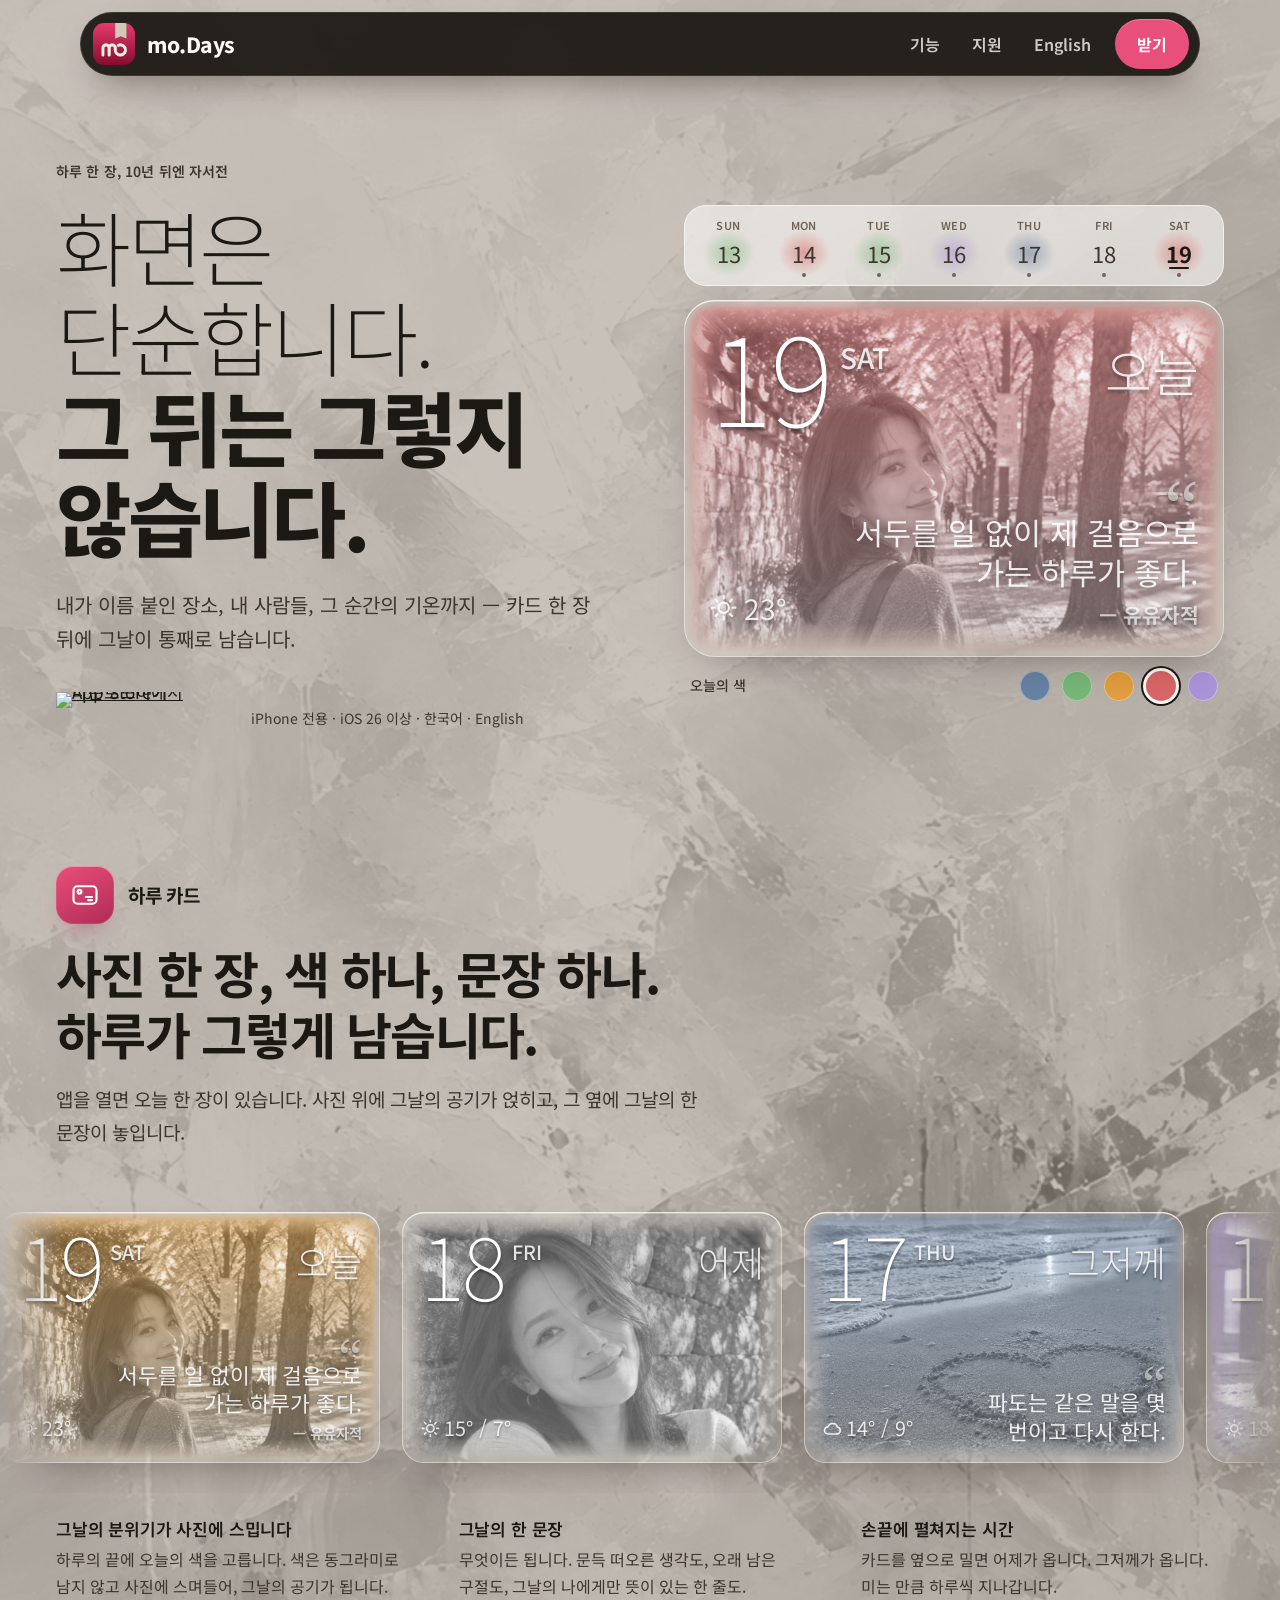
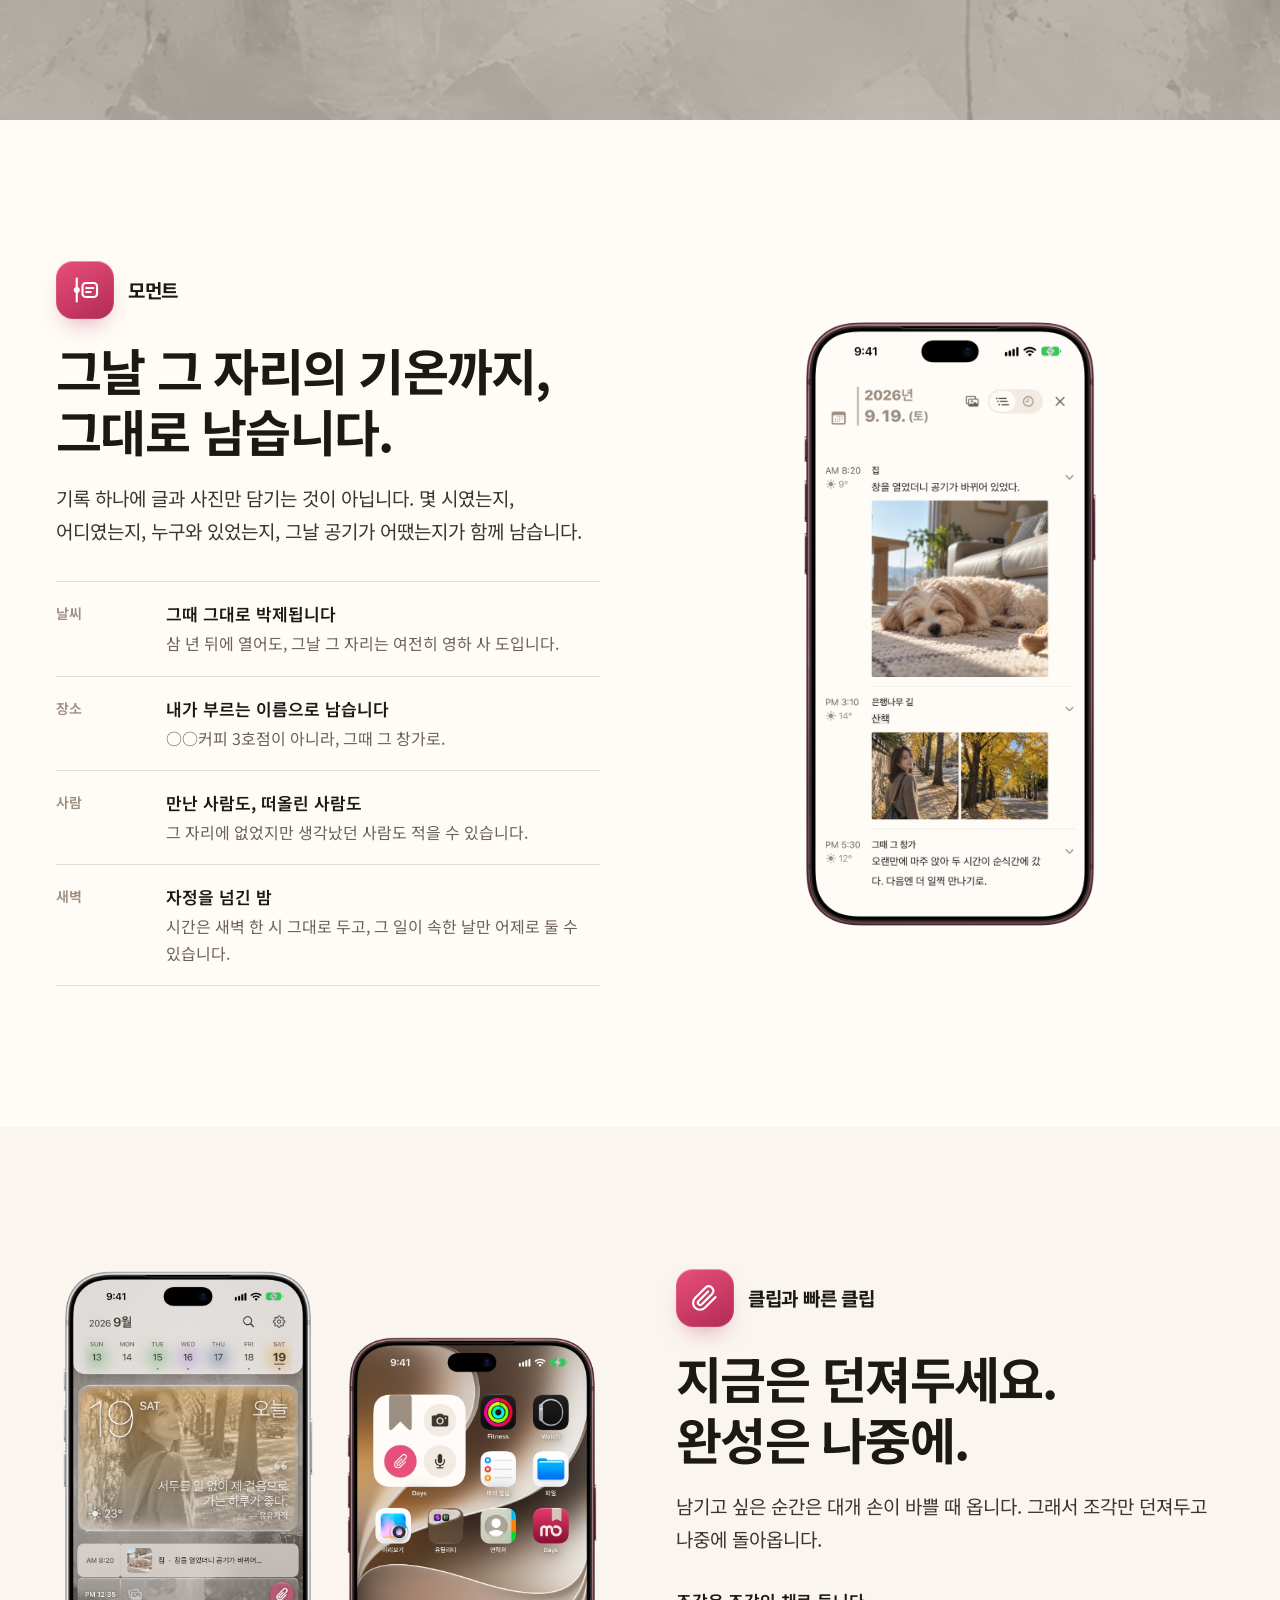
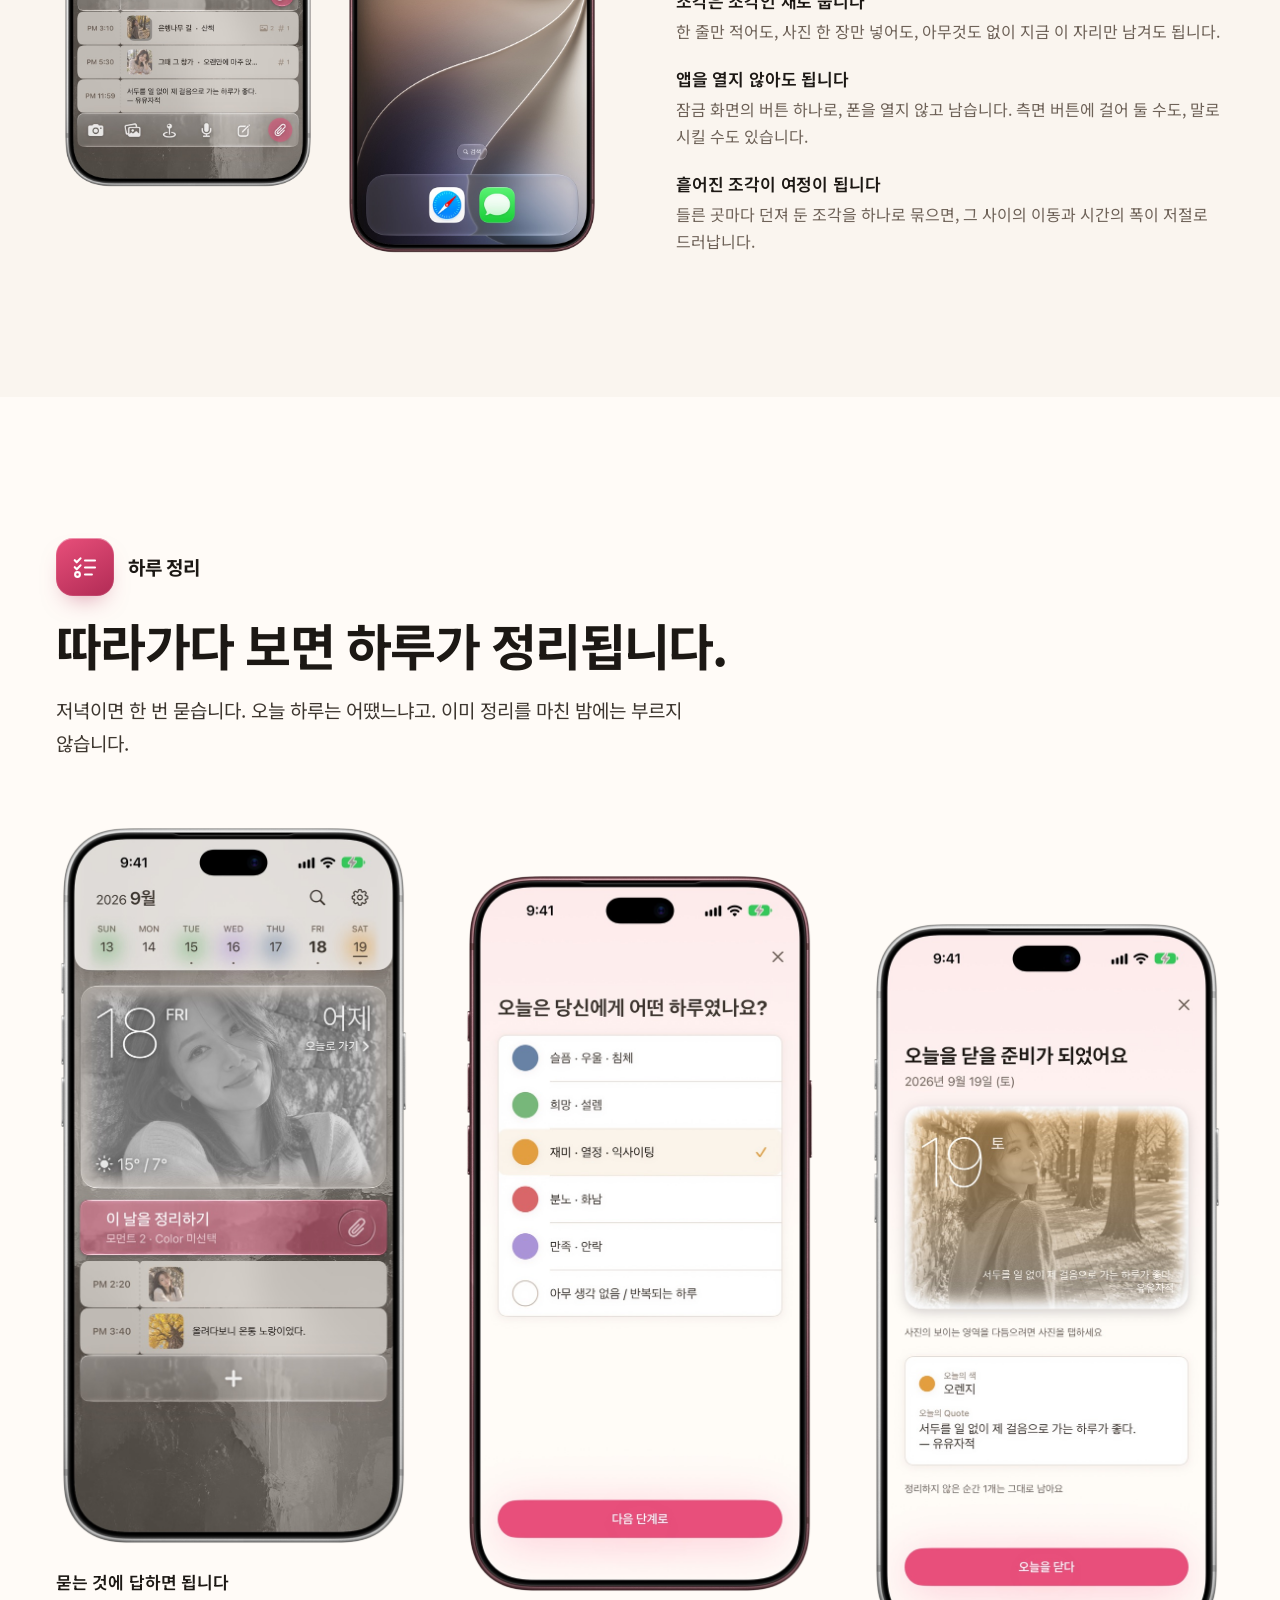
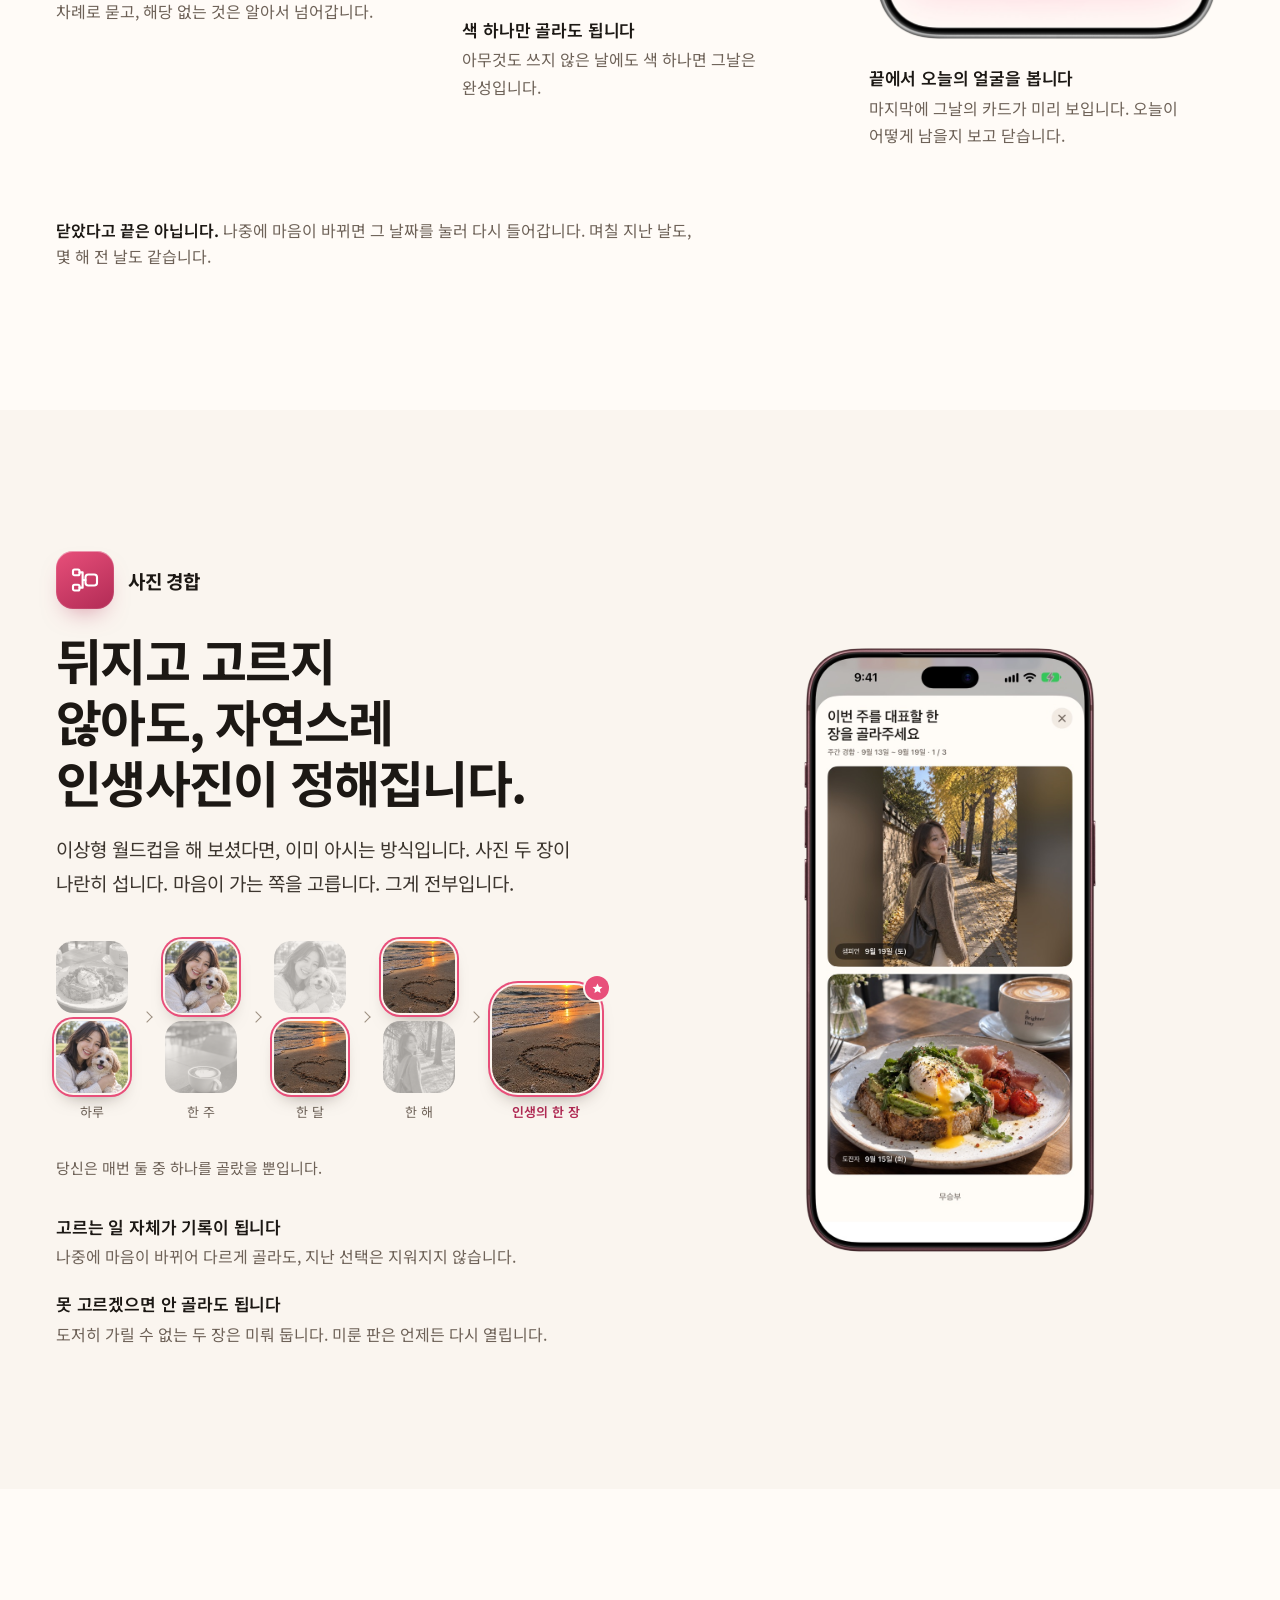
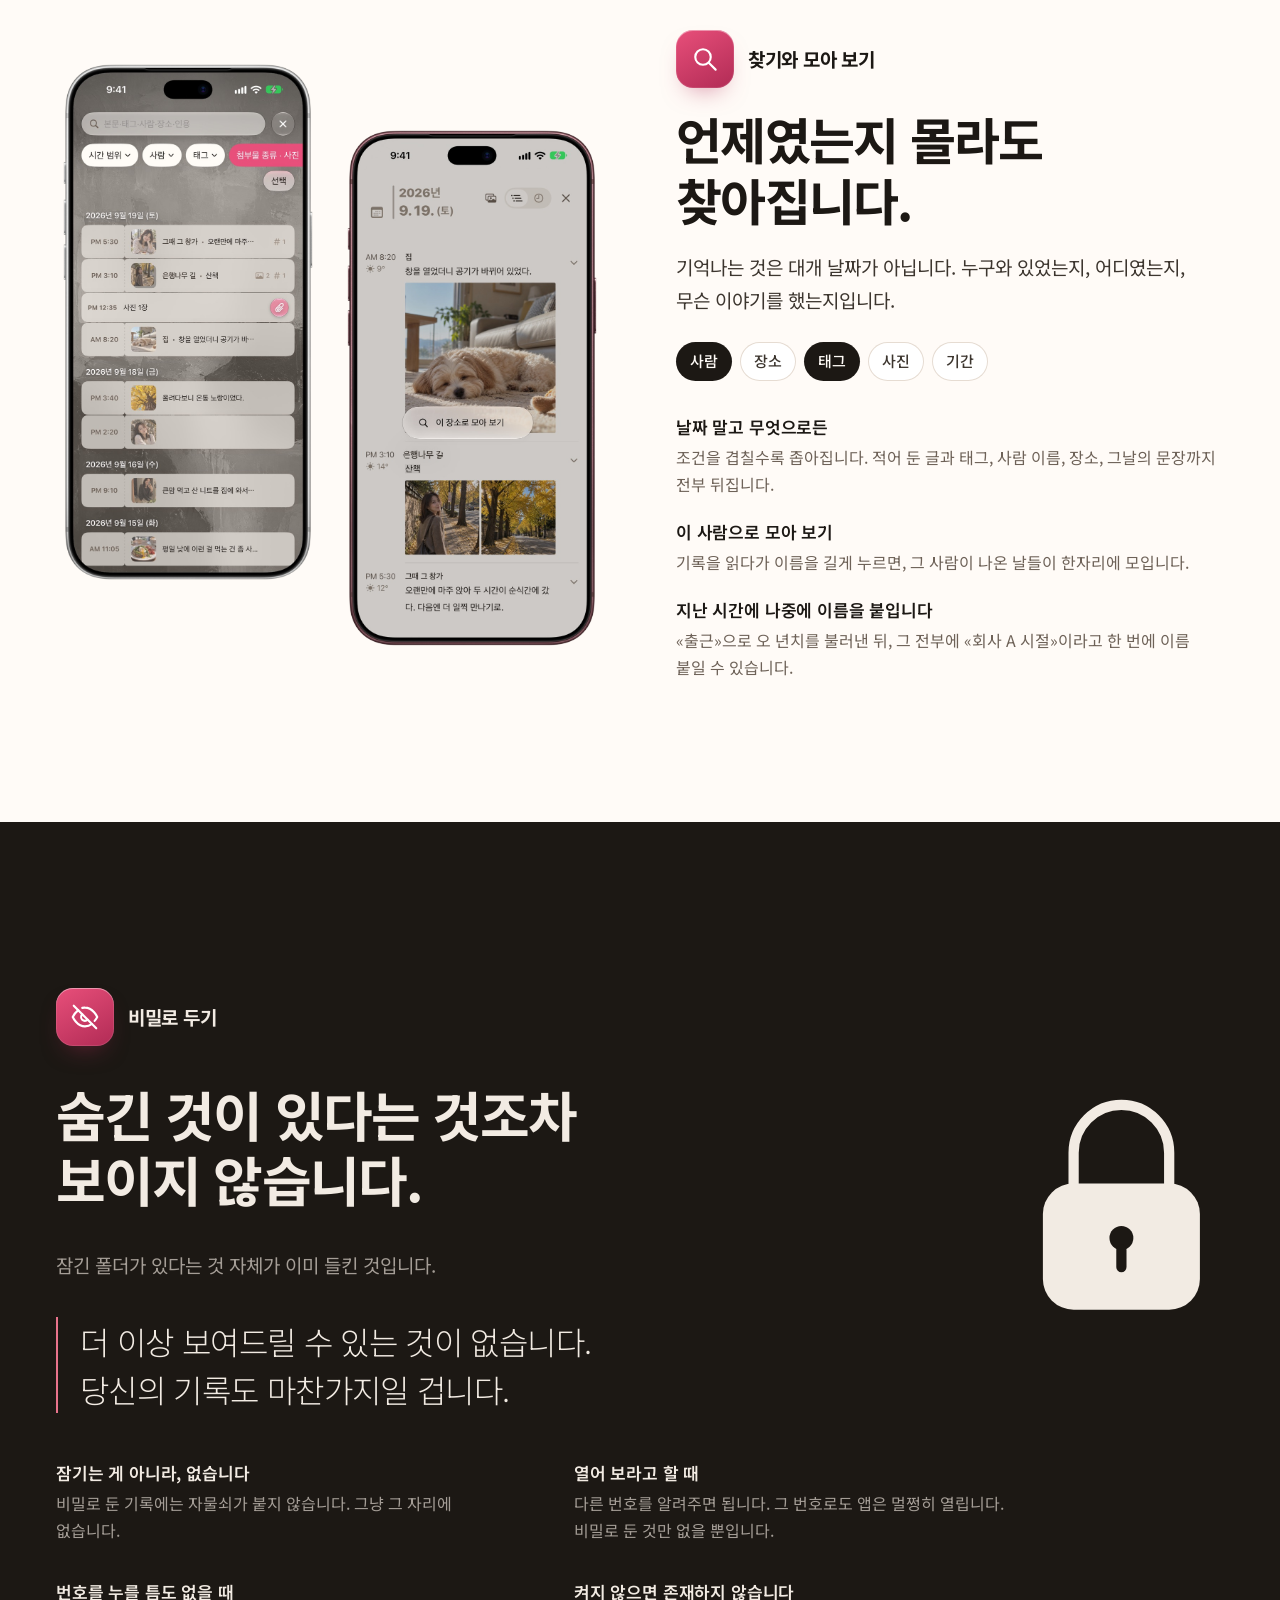
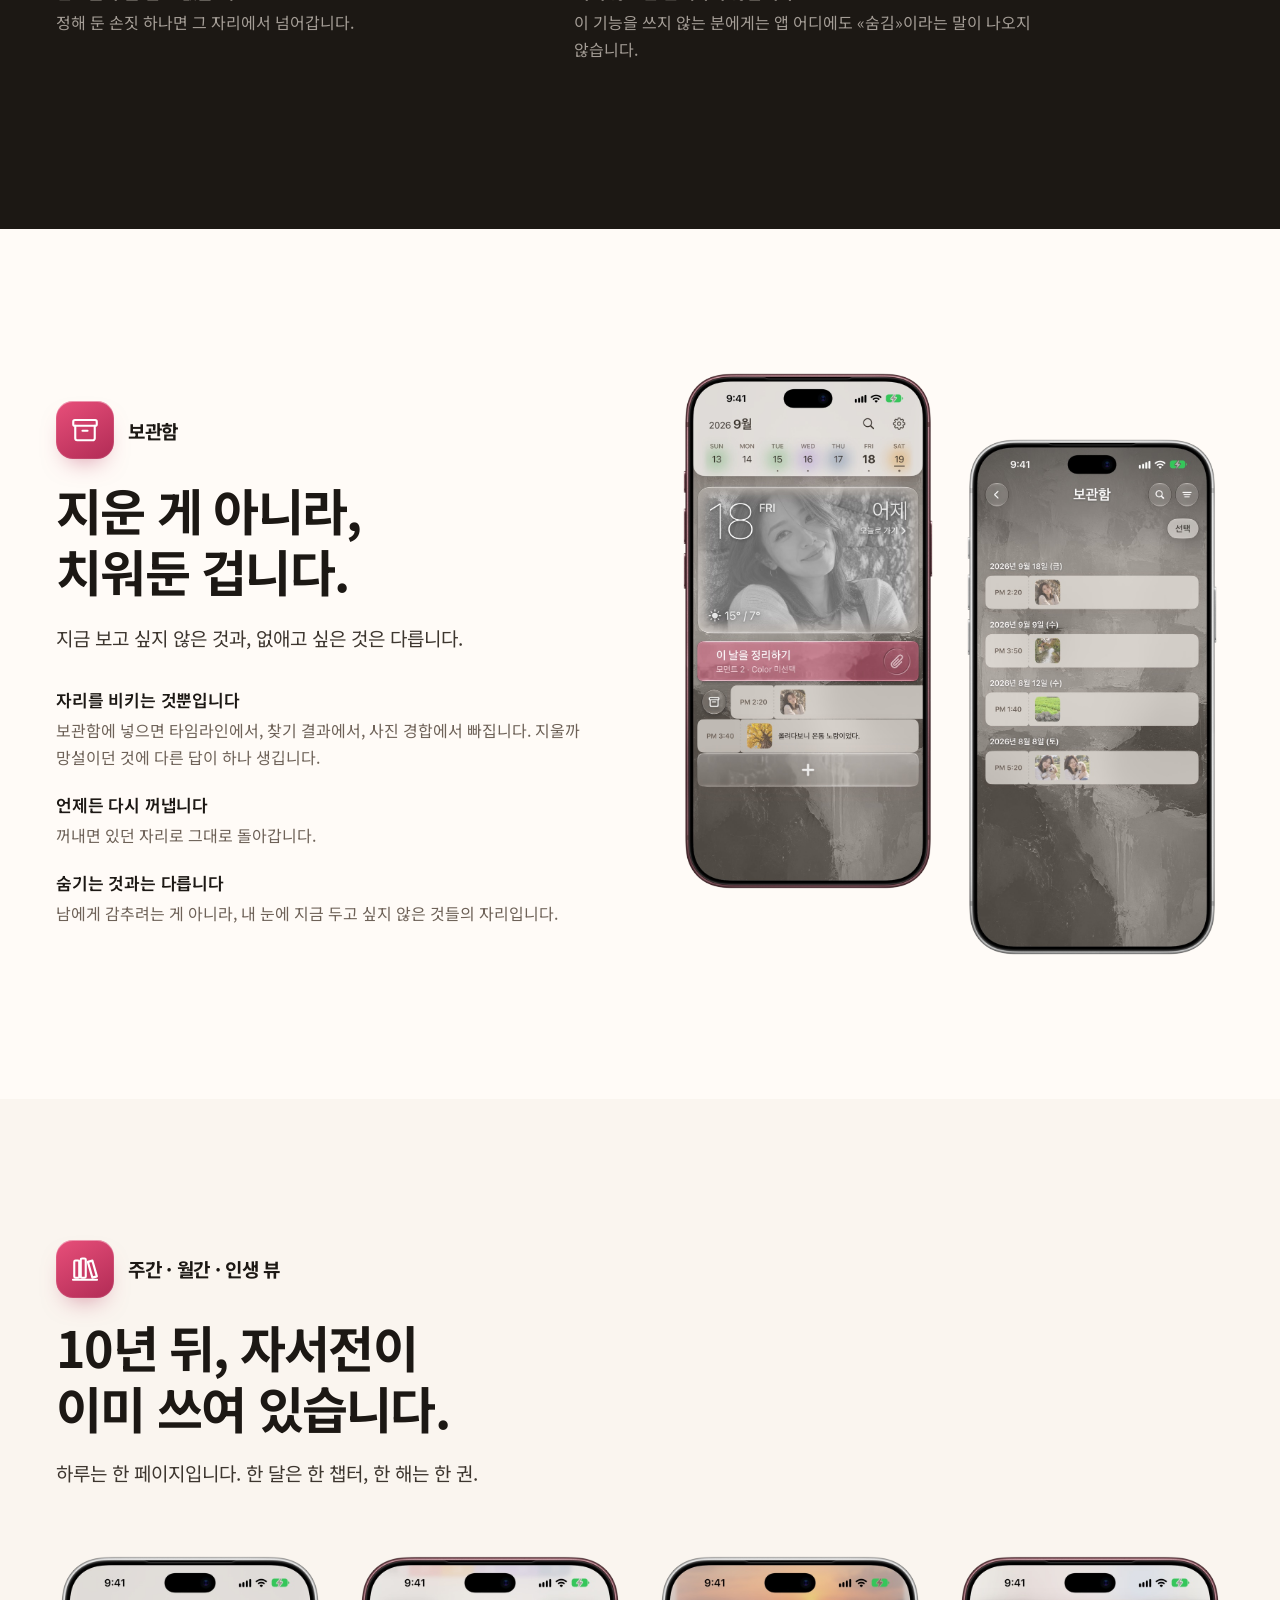
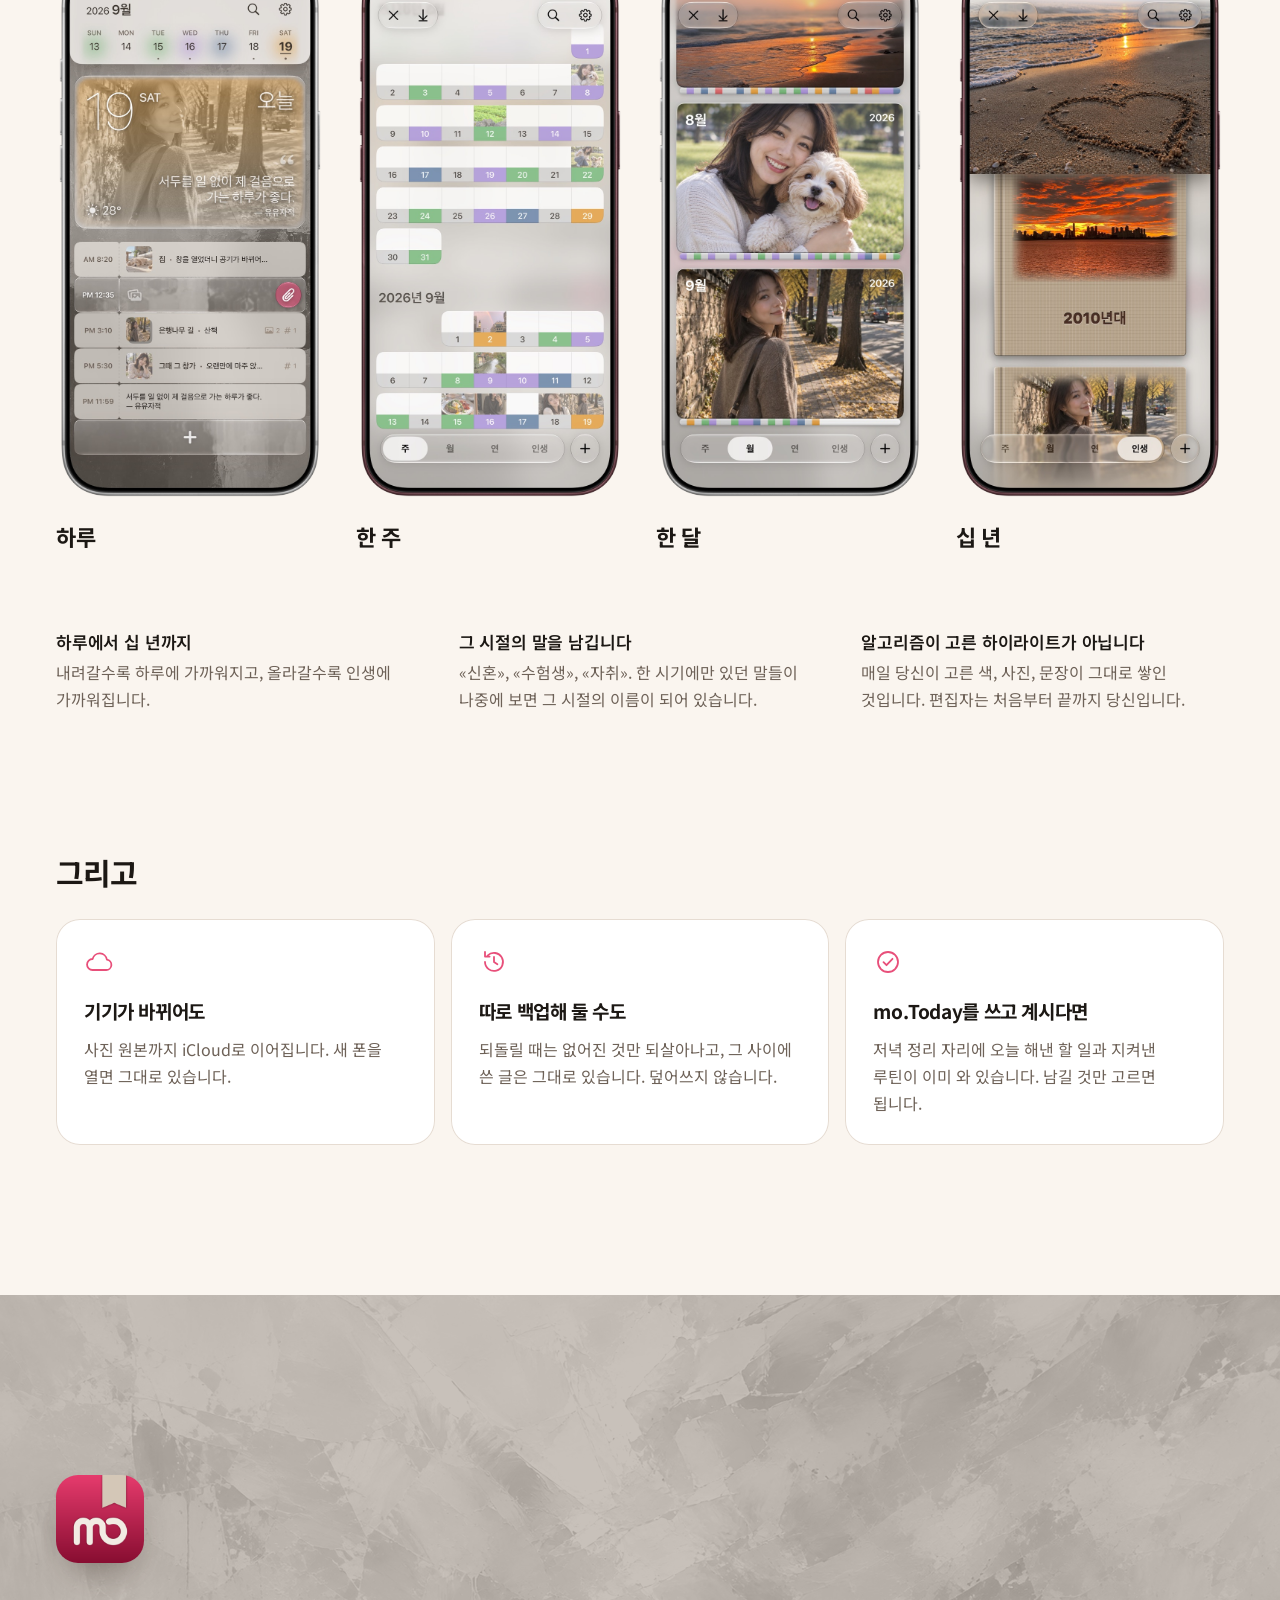
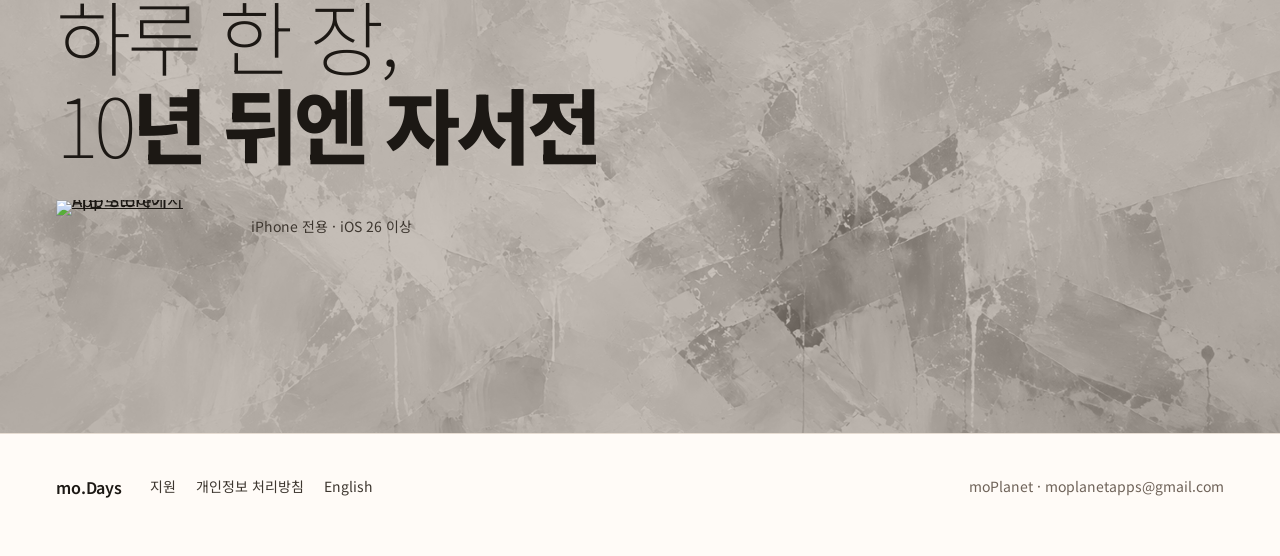
==== index.html @ 14d8fb44 "한국어 페이지의 App Store 링크를 한국 스토어 주소로 — 데스크톱에서 미국 스토어 영어 페이지로 넘어가던 것 나라 없는 주소(apps.apple.com/app/id68176" ====
<!doctype html>
<html lang="ko">
<head>
<meta charset="utf-8">
<meta name="viewport" content="width=device-width, initial-scale=1">
<title>moDays — 하루 한 장, 10년 뒤엔 자서전</title>
<meta name="description" content="내가 이름 붙인 장소, 내 사람들, 그 순간의 기온까지 — 카드 한 장 뒤에 그날이 통째로 남습니다. iPhone 기록 앱 moDays.">
<link rel="canonical" href="https://modays.app/">
<link rel="alternate" hreflang="ko" href="https://modays.app/">
<link rel="alternate" hreflang="en" href="https://modays.app/en/">
<link rel="alternate" hreflang="x-default" href="https://modays.app/">
<link rel="icon" type="image/png" href="/img/icon.png">
<link rel="apple-touch-icon" href="/img/icon.png">
<meta name="theme-color" content="#FFFBF7" media="(prefers-color-scheme: light)">
<meta name="theme-color" content="#23211E" media="(prefers-color-scheme: dark)">
<meta property="og:type" content="website">
<meta property="og:site_name" content="moDays">
<meta property="og:title" content="moDays — 하루 한 장, 10년 뒤엔 자서전">
<meta property="og:description" content="내가 이름 붙인 장소, 내 사람들, 그 순간의 기온까지 — 카드 한 장 뒤에 그날이 통째로 남습니다. iPhone 기록 앱 moDays.">
<meta property="og:url" content="https://modays.app/">
<meta property="og:image" content="https://modays.app/img/og-ko.jpg">
<meta property="og:image:width" content="1200">
<meta property="og:image:height" content="630">
<meta name="twitter:card" content="summary_large_image">
<meta name="apple-itunes-app" content="app-id=6817686720">
<link rel="preconnect" href="https://fonts.googleapis.com">
<link rel="preconnect" href="https://fonts.gstatic.com" crossorigin>
<link rel="stylesheet" href="https://fonts.googleapis.com/css2?family=Noto+Sans+KR:wght@100;300;400;500;600;700;800&display=swap">
<style>
/* Layout: 앱을 여는 첫 화면(회색 수채 바탕 위 유리 하루 카드)에서 시작해, 크림 지면 위로 기능을 하나씩 — 화면은 폰 틀로, 글은 앱의 서체 위계로.
   색 값은 앱 토큰(DaysColor) 그대로: 크림 bgApp · 웜 그레이 9단 · 브랜드 로즈 · Color of the Day 다섯. */
:root {
  --bg: #FFFBF7;          /* bgApp · neutral0 */
  --bg-alt: #FAF5EF;      /* neutral50 */
  --surface: #FFFFFF;     /* bgSurface */
  --subtle: #F2EBE3;      /* neutral100 */
  --line: #E6DCD2;        /* neutral200 */
  --fg1: #1C1814;         /* neutral900 */
  --fg2: #3D362F;         /* neutral700 */
  --fg3: #6E6258;         /* neutral500 */
  --fg4: #9C8E81;         /* neutral400 */
  --rose: #E84F7A;        /* brandCore */
  --rose-deep: #B12B55;   /* brandDeep */
  --rose-soft: #FFE0EA;   /* brandSoft */
  --veil: rgba(156, 142, 129, .55);   /* 배경 판 모노톤 덮개 — neutral400 × 0.55 */
  --glass: rgba(255, 255, 255, .55);
  --glass-line: rgba(255, 255, 255, .6);
  --night: #1C1814;
  --night-fg: #F2EBE3;
  --night-fg2: #A49D96;
  --shadow: 40, 26, 16;
  --nav-bg: rgba(28, 24, 20, .94);   /* 메뉴 막대 — 라이트는 먹색(neutral900), 다크는 크림으로 뒤집어 무게를 잡는다 */
  --nav-fg: #FFFBF7;
  --nav-fg2: rgba(255, 251, 247, .78);
  --nav-line: rgba(255, 255, 255, .10);
  --nav-hover: rgba(255, 255, 255, .10);
  --mark-a: #E84F7A;      /* 기능 표식 타일 — brandCore → brandDeep */
  --mark-b: #B12B55;
  --mark-glow: rgba(177, 43, 85, .55);
  --c-bluegray: #6782A5;  /* Color of the Day */
  --c-green: #77B779;
  --c-orange: #E29E3F;
  --c-red: #D96668;
  --c-purple: #AB93D7;
  --sans: -apple-system, BlinkMacSystemFont, "SF Pro Display", "Apple SD Gothic Neo", "Noto Sans KR", "Malgun Gothic", sans-serif;
  --quote: "Superclarendon", "Rockwell", "Georgia", serif;
}
@media (prefers-color-scheme: dark) {
  :root:not([data-theme="light"]) {
    --bg: #23211E; --bg-alt: #2C2A26; --surface: #393632; --subtle: #34312D; --line: #4B4742;
    --fg1: #E3DDD7; --fg2: #C7BFB8; --fg3: #A49D96; --fg4: #867F78;
    --rose: #CC5470; --rose-deep: #E8738C; --rose-soft: #452934;
    --veil: rgba(23, 22, 20, .65); --glass: rgba(57, 54, 50, .55); --glass-line: rgba(255, 255, 255, .14);
    --night: #141311; --night-fg: #E3DDD7; --night-fg2: #867F78; --shadow: 0, 0, 0;
    --mark-a: #D45B78; --mark-b: #9A3451; --mark-glow: rgba(0, 0, 0, .55);
    --nav-bg: rgba(242, 235, 227, .95); --nav-fg: #1C1814; --nav-fg2: rgba(28, 24, 20, .72); --nav-line: rgba(0, 0, 0, .08); --nav-hover: rgba(0, 0, 0, .06);
    color-scheme: dark;
  }
}
:root[data-theme="dark"] {
  --bg: #23211E; --bg-alt: #2C2A26; --surface: #393632; --subtle: #34312D; --line: #4B4742;
  --fg1: #E3DDD7; --fg2: #C7BFB8; --fg3: #A49D96; --fg4: #867F78;
  --rose: #CC5470; --rose-deep: #E8738C; --rose-soft: #452934;
  --veil: rgba(23, 22, 20, .65); --glass: rgba(57, 54, 50, .55); --glass-line: rgba(255, 255, 255, .14);
  --night: #141311; --night-fg: #E3DDD7; --night-fg2: #867F78; --shadow: 0, 0, 0;
  --mark-a: #D45B78; --mark-b: #9A3451; --mark-glow: rgba(0, 0, 0, .55);
  --nav-bg: rgba(242, 235, 227, .95); --nav-fg: #1C1814; --nav-fg2: rgba(28, 24, 20, .72); --nav-line: rgba(0, 0, 0, .08); --nav-hover: rgba(0, 0, 0, .06);
  color-scheme: dark;
}

* { box-sizing: border-box; }
body { margin: 0; }
.store-badge { display: inline-block; line-height: 0; }
.store-badge img { height: 54px; width: auto; }

html { scroll-behavior: smooth; }
body {
  background: var(--bg); color: var(--fg2);
  font-family: var(--sans); font-size: 17px; line-height: 1.65;
  -webkit-font-smoothing: antialiased; word-break: keep-all; overflow-wrap: break-word;
}
a { color: inherit; }
img { display: block; max-width: 100%; }
h1, h2, h3, p, figure, ol, ul, blockquote { margin: 0; }
ol, ul { padding: 0; list-style: none; }
:focus-visible { outline: 2px solid var(--rose); outline-offset: 3px; border-radius: 6px; }

.wrap {
  max-width: 1200px; margin-inline: auto;
  padding-left: max(16px, env(safe-area-inset-left, 0px));
  padding-right: max(16px, env(safe-area-inset-right, 0px));
}

/* ── 앱 바탕 띠: 배경 판 처리(흑백 + 웜 그레이 덮개)를 웹에 그대로 */
.backdrop { position: relative; isolation: isolate; overflow: hidden; color: var(--fg1); }
.backdrop::before {
  content: ""; position: absolute; inset: 0; z-index: -2;
  background: url("/img/bg-wide.jpg") center / cover no-repeat;
  filter: grayscale(1) brightness(1.045);
}
.backdrop::after { content: ""; position: absolute; inset: 0; z-index: -1; background: var(--veil); }

/* ── 메뉴 막대 — 짙은 먹색 알약이 화면 위에서 무게를 잡는다 */
.nav {
  position: sticky; top: calc(env(safe-area-inset-top, 0px) + 12px); z-index: 50;
  height: 68px; margin-bottom: -68px;
}
.nav-in {
  display: flex; align-items: center; gap: 10px;
  max-width: 1120px; height: 64px; margin-inline: auto;
  padding: 0 10px 0 12px;
  background: var(--nav-bg); color: var(--nav-fg);
  -webkit-backdrop-filter: blur(18px) saturate(1.4); backdrop-filter: blur(18px) saturate(1.4);
  border: 1px solid var(--nav-line); border-radius: 999px;
  box-shadow: 0 16px 36px -16px rgba(var(--shadow), .55);
}
.nav-wrap { padding-left: max(16px, env(safe-area-inset-left, 0px)); padding-right: max(16px, env(safe-area-inset-right, 0px)); }
.brand { display: flex; align-items: center; gap: 10px; text-decoration: none; color: var(--fg1); font-weight: 600; font-size: 18px; letter-spacing: -.01em; }
.nav .brand { gap: 12px; color: var(--nav-fg); font-weight: 800; font-size: 21px; letter-spacing: -.02em; }
.nav .brand img { width: 42px; height: 42px; border-radius: 11px; }
.nav-links { display: flex; gap: 4px; margin-left: auto; }
.nav-links a { text-decoration: none; font-size: 16px; font-weight: 600; color: var(--nav-fg2); padding: 10px 14px; border-radius: 999px; transition: background .2s ease, color .2s ease; }
.nav-links a:hover { background: var(--nav-hover); color: var(--nav-fg); }
.nav-cta {
  text-decoration: none; font-size: 16px; font-weight: 700; color: #fff; background: var(--rose);
  padding: 12px 22px; border-radius: 999px; box-shadow: inset 0 1px 0 rgba(255,255,255,.25);
}
.nav-cta:hover { background: var(--rose-deep); }
@media (max-width: 560px) {
  .nav-links a.opt { display: none; }
  .nav .brand { font-size: 19px; }
  .nav .brand img { width: 38px; height: 38px; }
  .nav-cta { padding: 11px 18px; }
}

/* ── 히어로 */
.hero .wrap {
  display: grid; gap: 48px; align-items: center;
  padding-block: 132px 72px;
}
@media (min-width: 980px) { .hero .wrap { grid-template-columns: minmax(0, 1fr) minmax(0, 540px); gap: 72px; padding-block: 160px 96px; } }
.eyebrow { font-size: 14px; font-weight: 600; color: var(--rose-deep); letter-spacing: .01em; }
.hero .eyebrow { color: var(--fg2); }
.hero h1 {
  margin-top: 18px;
  font-size: clamp(40px, 6.4vw, 84px); line-height: 1.1; letter-spacing: -.04em; color: var(--fg1);
  text-wrap: balance;
}
.hero h1 .thin { display: block; font-weight: 200; }
.hero h1 .heavy { display: block; font-weight: 800; }
.hero .lede { margin-top: 26px; max-width: 30em; font-size: clamp(17px, 1.6vw, 20px); line-height: 1.7; color: var(--fg2); }
.get { margin-top: 36px; display: flex; flex-wrap: wrap; align-items: center; gap: 14px 20px; }
.store {
  display: inline-flex; align-items: center; gap: 12px; text-decoration: none;
  background: #000; color: #fff; border-radius: 14px; padding: 10px 20px 10px 14px;
  box-shadow: inset 0 0 0 1px rgba(255,255,255,.18);
}
.store svg { width: 26px; height: 26px; flex: none; }
.store small { display: block; font-size: 11px; line-height: 1.2; opacity: .8; }
.store b { display: block; font-size: 19px; line-height: 1.2; font-weight: 600; letter-spacing: -.01em; }
.meta { font-size: 14px; color: var(--fg3); }
.hero .meta { color: var(--fg2); }

/* 히어로 데모 — 주간 바 + 하루 카드 + 오늘의 색 */
.demo { display: grid; gap: 14px; width: 100%; max-width: 540px; justify-self: center; }
.weekbar {
  display: grid; grid-template-columns: repeat(7, minmax(0, 1fr));
  padding: 10px 6px 8px; border-radius: 22px;
  background: var(--glass); border: 1px solid var(--glass-line);
  -webkit-backdrop-filter: blur(20px) saturate(1.5); backdrop-filter: blur(20px) saturate(1.5);
  text-align: center; color: var(--fg2);
}
.weekbar span { display: block; }
.wd-l { font-size: 11px; font-weight: 600; letter-spacing: .04em; color: var(--fg3); }
.wd-n {
  position: relative; isolation: isolate; margin: 2px auto 0; width: 40px; height: 34px;
  font-size: 22px; line-height: 34px; font-variant-numeric: tabular-nums;
}
.wd-n::before {
  content: ""; position: absolute; inset: -6px; z-index: -1; border-radius: 50%;
  background: radial-gradient(closest-side, color-mix(in srgb, var(--g, transparent) 55%, transparent), transparent);
  transition: background .9s ease;
}
.wd-n.today { font-weight: 700; color: var(--fg1); }
.wd-n.today::after { content: ""; position: absolute; left: 25%; right: 25%; bottom: 1px; height: 2px; background: var(--fg1); border-radius: 2px; }
.wd-dot { width: 4px; height: 4px; margin: 3px auto 0; border-radius: 50%; background: var(--fg3); }
.wd-dot.none { visibility: hidden; }

.swatches { display: flex; align-items: center; gap: 12px; padding-inline: 6px; }
.swatches-label { font-size: 14px; font-weight: 500; color: var(--fg2); margin-right: auto; }
.swatch {
  width: 30px; height: 30px; border-radius: 50%; border: 0; padding: 0; cursor: pointer;
  background: var(--sw); box-shadow: 0 0 0 0 transparent, inset 0 0 0 1px rgba(255,255,255,.35);
  transition: box-shadow .25s ease, transform .25s ease;
}
.swatch:hover { transform: scale(1.08); }
.swatch[aria-pressed="true"] { box-shadow: 0 0 0 3px var(--bg), 0 0 0 5px var(--fg1); }

/* ── 하루 카드 — HeroSection 값(카드 424×280pt 기준)을 카드 폭 비율(cqw)로 옮김 */
.daycard {
  container-type: inline-size; position: relative; width: 100%;
  aspect-ratio: 424 / 280; border-radius: 5.66% / 8.57%;
}
.daycard .face {
  position: absolute; inset: 0; border-radius: inherit; overflow: hidden; isolation: isolate;
  background: rgba(255, 255, 255, .10);
  box-shadow: inset 0 0 0 1px rgba(255, 255, 255, .42), inset 0 1.5px 0 rgba(255, 255, 255, .6), 0 18px 40px -22px rgba(var(--shadow), .5);
  -webkit-backdrop-filter: blur(8px) saturate(1.4); backdrop-filter: blur(8px) saturate(1.4);
}
.daycard .photo {
  position: absolute; inset: 0; width: 100%; height: 100%; object-fit: cover; object-position: var(--pos, 50% 35%);
  filter: grayscale(1) contrast(.5) brightness(1.28);
  -webkit-mask-image: linear-gradient(to right, transparent 1.2%, #000 6.5%, #000 93.5%, transparent 98.8%), linear-gradient(to bottom, transparent 1.8%, #000 9.5%, #000 90.5%, transparent 98.2%);
  -webkit-mask-composite: source-in;
  mask-image: linear-gradient(to right, transparent 1.2%, #000 6.5%, #000 93.5%, transparent 98.8%), linear-gradient(to bottom, transparent 1.8%, #000 9.5%, #000 90.5%, transparent 98.2%);
  mask-composite: intersect;
}
.daycard .tint {
  position: absolute; inset: 1.18cqw; border-radius: 4.5cqw; filter: blur(.7cqw);
  background: linear-gradient(to bottom,
    color-mix(in srgb, var(--c) 50%, transparent) 0%,
    color-mix(in srgb, var(--c) 30%, transparent) 50%,
    color-mix(in srgb, var(--c) 10%, transparent) 100%);
  mix-blend-mode: color; opacity: 0; transition: opacity 1s ease;
}
.daycard .tint.on { opacity: 1; }
.daycard .tint.gray {
  inset: 3.07cqw; filter: blur(2.36cqw); mix-blend-mode: multiply;
  background: linear-gradient(to bottom, rgba(140,140,140,.25), rgba(140,140,140,.11) 50%, rgba(140,140,140,.012));
}
.daycard .content {
  position: absolute; inset: 0; display: flex; flex-direction: column; justify-content: space-between;
  padding: 1.89cqw 4.72cqw 4.72cqw; color: #fff;
  text-shadow: 0 .47cqw .71cqw rgba(0, 0, 0, .4);
}
.dc-top { display: flex; align-items: flex-start; }
.dc-num { font-size: 22.64cqw; font-weight: 100; line-height: 1.05; letter-spacing: -.03em; font-variant-numeric: tabular-nums; }
.dc-wd { margin-left: 1.89cqw; padding-top: 4.4cqw; font-size: 5.19cqw; font-weight: 500; color: rgba(255,255,255,.85); }
.dc-rel { margin-left: auto; padding-top: 3.3cqw; font-size: 9.43cqw; font-weight: 300; color: rgba(255,255,255,.85); white-space: nowrap; }
.dc-bottom { display: flex; align-items: flex-end; justify-content: space-between; gap: 3cqw; }
.dc-wx { display: flex; align-items: center; gap: .94cqw; font-size: 5.19cqw; color: rgba(255,255,255,.85); white-space: nowrap; font-variant-numeric: tabular-nums; }
.dc-wx svg { width: 1.05em; height: 1.05em; flex: none; }
.dc-q { display: flex; flex-direction: column; align-items: flex-end; gap: .94cqw; max-width: 66cqw; text-align: right; }
.dc-q .g { font-family: var(--quote); font-size: 14.15cqw; line-height: 1; height: 7cqw; color: rgba(255,255,255,.55); }
.dc-q p { font-size: 5.66cqw; line-height: 1.32; color: rgba(255,255,255,.88); text-shadow: 0 0 2.36cqw rgba(0,0,0,.3); }
.dc-q cite { font-style: normal; font-size: 3.77cqw; font-weight: 700; color: rgba(255,255,255,.68); }
.dc-q.m .g { font-size: 11.8cqw; height: 5.9cqw; }
.dc-q.m p { font-size: 4.72cqw; }
.dc-q.m cite { font-size: 3.3cqw; }

/* ── 하루 카드 흐름(F1) */
.days { padding-block: 24px 120px; }
.days-head { display: grid; gap: 18px; max-width: 760px; }
.days h2, .feature h2 {
  font-size: clamp(30px, 4.2vw, 50px); line-height: 1.22; letter-spacing: -.035em; font-weight: 700; color: var(--fg1);
  text-wrap: balance;
}
.intro { max-width: 34em; font-size: clamp(17px, 1.5vw, 19px); line-height: 1.75; color: var(--fg2); }
.marquee {
  margin-top: 56px; overflow: hidden;
  -webkit-mask-image: linear-gradient(to right, transparent, #000 5%, #000 95%, transparent);
  mask-image: linear-gradient(to right, transparent, #000 5%, #000 95%, transparent);
}
.track { display: flex; gap: 22px; width: max-content; padding-block: 8px 30px; animation: drift 80s linear infinite; }
.track .daycard { width: clamp(270px, 30vw, 380px); flex: none; }
.marquee:hover .track { animation-play-state: paused; }
@keyframes drift { to { transform: translateX(calc(-50% - 11px)); } }
.trio-points { margin-top: 24px; display: grid; gap: 28px; }
@media (min-width: 820px) { .trio-points { grid-template-columns: repeat(3, minmax(0, 1fr)); gap: 40px; } }
.days .point p { color: var(--fg2); }

/* ── 기능 표식 — 아이콘 타일 + 이름 */
.mark { display: flex; align-items: center; gap: 14px; }
.mark-ico {
  flex: none; width: 58px; height: 58px; border-radius: 17px; display: grid; place-items: center;
  color: #fff; background: linear-gradient(150deg, var(--mark-a), var(--mark-b));
  box-shadow: inset 0 1px 0 rgba(255,255,255,.35), inset 0 0 0 1px rgba(255,255,255,.1), 0 12px 24px -12px var(--mark-glow);
}
.mark-ico svg { width: 30px; height: 30px; fill: none; stroke: currentColor; stroke-width: 1.7; stroke-linecap: round; stroke-linejoin: round; }
.mark-name { font-size: 19px; font-weight: 700; letter-spacing: -.015em; color: var(--fg1); }
.night .mark-name { color: var(--night-fg); }
@media (max-width: 560px) {
  .mark-ico { width: 50px; height: 50px; border-radius: 15px; }
  .mark-ico svg { width: 26px; height: 26px; }
  .mark-name { font-size: 17px; }
}

/* ── 기능 섹션 공통 */
.feature { padding-block: clamp(84px, 11vw, 150px); }
.feature.alt { background: var(--bg-alt); }
.split { display: grid; gap: 56px; align-items: center; }
.split > * { min-width: 0; }
@media (min-width: 900px) {
  .split { grid-template-columns: minmax(0, 1fr) minmax(0, 1fr); gap: 72px; }
  .split.flip .media { order: -1; }
}
.copy { display: grid; gap: 20px; max-width: 34rem; }
.points { display: grid; gap: 22px; margin-top: 14px; }
.point h3 { font-size: 17px; font-weight: 600; line-height: 1.45; color: var(--fg1); letter-spacing: -.01em; }
.point p { margin-top: 4px; font-size: 16px; line-height: 1.7; color: var(--fg3); }

/* 폰 — 애플 공식 기기 틀(iPhone 18 Pro Max · Silver와 Burgundy를 섞어)에 촬영본을 끼운 합성본. 틀은 손대지 않고 그대로(그림자·기울임·겹침·움직임 없음 — 애플 마케팅 가이드라인).
   기기 바깥을 투명하게 하는 윤곽 마스크는 틀의 모양에서 따낸 것이다. */
.phone { width: var(--w, clamp(220px, 24vw, 300px)); max-width: 100%; }
.phone img {
  width: 100%; height: auto; aspect-ratio: 720 / 1469;
  -webkit-mask-image: url("[data-uri]"); mask-image: url("[data-uri]");
  -webkit-mask-size: 100% 100%; mask-size: 100% 100%; -webkit-mask-repeat: no-repeat; mask-repeat: no-repeat;
}
.phone.b img { -webkit-mask-image: url("[data-uri]"); mask-image: url("[data-uri]"); }  /* 버건디 틀의 윤곽 */
.media { display: flex; justify-content: center; }
.duo { display: flex; justify-content: center; align-items: flex-start; gap: clamp(14px, 2.4vw, 28px); }
.duo .phone { --w: clamp(150px, 20vw, 260px); }
.duo .phone + .phone { margin-top: 12%; }

/* F2 — 기록 하나 뒤에 남는 것 */
.facts { margin-top: 14px; border-top: 1px solid var(--line); }
.facts li { display: grid; grid-template-columns: 5.5em minmax(0, 1fr); gap: 16px; padding-block: 18px; border-bottom: 1px solid var(--line); }
.facts .k { font-size: 14px; font-weight: 600; color: var(--fg4); padding-top: 2px; }
.facts .v b { display: block; font-size: 17px; font-weight: 600; color: var(--fg1); }
.facts .v span { display: block; margin-top: 2px; font-size: 16px; line-height: 1.7; color: var(--fg3); }

/* F4 — 세 걸음 */
.steps-head { display: grid; gap: 18px; max-width: 760px; }
.steps {
  margin-top: 64px; display: grid; grid-auto-flow: column; grid-auto-columns: 64%; gap: 20px;
  overflow-x: auto; scroll-snap-type: x mandatory; padding-bottom: 12px; scrollbar-width: none;
}
.steps::-webkit-scrollbar { display: none; }
.steps li { scroll-snap-align: start; display: grid; gap: 22px; align-content: start; }
.steps .phone { --w: 100%; }
@media (min-width: 760px) {
  .steps { grid-auto-flow: row; grid-template-columns: repeat(3, minmax(0, 1fr)); gap: clamp(20px, 4vw, 56px); overflow: visible; }
  .steps li:nth-child(2) { margin-top: 48px; }
  .steps li:nth-child(3) { margin-top: 96px; }
}
.note { margin-top: 56px; max-width: 40em; font-size: 16px; color: var(--fg3); }
.note b { color: var(--fg1); font-weight: 600; }

/* F5 — 단마다 두 장이 맞서고, 이긴 한 장이 올라간다 */
.bracket-box { container-type: inline-size; }
.bracket {
  /* 사진 한 변 — 칸 폭에 맞춰 40~72px(다섯 단 + 화살표 넷이 칸 안에 들도록) */
  --T: clamp(40px, calc((100cqw - 64px) / 5.5), 72px); --F: calc(var(--T) * 1.5);
  margin-top: 22px; display: flex; align-items: flex-end; justify-content: space-between; gap: 4px;
}
.bracket li { display: grid; justify-items: center; gap: 10px; }
.bracket .pair { display: grid; gap: 8px; }
.bracket .t { position: relative; display: block; width: var(--T); aspect-ratio: 1; border-radius: 24%; }
.bracket .t img { width: 100%; height: 100%; object-fit: cover; border-radius: inherit; filter: grayscale(1); opacity: .38; }
.bracket .t.win img { filter: none; opacity: 1; }
.bracket .t.win { box-shadow: 0 0 0 2px var(--bg-alt), 0 0 0 4px var(--rose), 0 10px 20px -10px rgba(var(--shadow), .6); }
.bracket .final .t { width: var(--F); }
.bracket .star {
  position: absolute; top: -9px; right: -9px; width: 24px; height: 24px; border-radius: 50%;
  display: grid; place-items: center; background: var(--rose); color: #fff;
  box-shadow: 0 0 0 2px var(--bg-alt);
}
.bracket .star svg { width: 13px; height: 13px; }
.bracket .lv { font-size: 13px; line-height: 17px; color: var(--fg3); white-space: nowrap; }
.bracket .final .lv { color: var(--rose-deep); font-weight: 600; }
.bracket .chev {
  align-self: flex-end; flex: none; width: 8px; height: 8px;
  margin-bottom: calc(17px + 10px + var(--T) + 4px - 4px);
  border-top: 1.8px solid var(--fg4); border-right: 1.8px solid var(--fg4); transform: rotate(45deg);
}
.ladder-cap { margin-top: 16px; font-size: 15px; color: var(--fg3); }

/* F6 — 조건 알약 */
.chips { display: flex; flex-wrap: wrap; gap: 8px; margin-top: 6px; }
.chips span {
  font-size: 15px; font-weight: 500; color: var(--fg2); padding: 7px 14px; border-radius: 999px;
  background: var(--surface); box-shadow: inset 0 0 0 1px var(--line);
}
.chips span.on { background: var(--fg1); color: var(--bg); box-shadow: none; }

/* F7 — 비밀로 두기 (밤 띠) */
.night { background: var(--night); color: var(--night-fg); padding-block: clamp(96px, 13vw, 170px); }
.night .wrap { display: grid; gap: 40px; }
.night-top { display: grid; gap: 40px; }
.night-top > * { min-width: 0; }
.night-copy { display: grid; gap: 36px; }
@media (min-width: 900px) { .night-top { grid-template-columns: minmax(0, 1fr) auto; align-items: center; gap: 72px; } }
.night .eyebrow { color: #E8738C; }
.lock { width: clamp(110px, 16vw, 210px); height: auto; color: var(--night-fg); justify-self: center; }
.night h2 { font-size: clamp(30px, 4.4vw, 54px); line-height: 1.2; letter-spacing: -.035em; font-weight: 700; color: var(--night-fg); text-wrap: balance; max-width: 15em; }
.night .intro { color: var(--night-fg2); }
.night blockquote { font-size: clamp(22px, 2.6vw, 32px); line-height: 1.5; font-weight: 300; letter-spacing: -.02em; color: var(--night-fg); padding-left: 22px; border-left: 2px solid #E8738C; }
.night-points { display: grid; gap: 30px; margin-top: 8px; }
@media (min-width: 760px) { .night-points { grid-template-columns: repeat(2, minmax(0, 1fr)); gap: 36px 56px; max-width: 980px; } }
.night .point h3 { color: var(--night-fg); }
.night .point p { color: var(--night-fg2); }

/* F9 — 하루에서 인생까지 */
.shelf-head { display: grid; gap: 18px; max-width: 760px; }
.shelf {
  margin-top: 64px; display: grid; grid-auto-flow: column; grid-auto-columns: 58%; gap: 20px;
  overflow-x: auto; scroll-snap-type: x mandatory; padding-bottom: 12px; scrollbar-width: none;
}
.shelf::-webkit-scrollbar { display: none; }
.shelf li { scroll-snap-align: start; display: grid; gap: 18px; justify-items: start; }
.shelf .phone { --w: 100%; }
.shelf .lv { display: flex; align-items: baseline; gap: 10px; }
.shelf .lv b { font-size: 22px; font-weight: 700; color: var(--fg1); letter-spacing: -.02em; }
.shelf .lv span { font-size: 14px; color: var(--fg3); }
@media (min-width: 900px) { .shelf { grid-auto-flow: row; grid-template-columns: repeat(4, minmax(0, 1fr)); gap: 32px; overflow: visible; } }
.shelf-points { margin-top: 64px; display: grid; gap: 28px; }
@media (min-width: 820px) { .shelf-points { grid-template-columns: repeat(3, minmax(0, 1fr)); gap: 40px; } }

/* 그리고 — 세 칸 */
.more { padding-block: 24px clamp(96px, 12vw, 150px); }
.more h2 { font-size: clamp(24px, 2.6vw, 30px); font-weight: 700; letter-spacing: -.03em; color: var(--fg1); }
.tiles { margin-top: 28px; display: grid; gap: 16px; }
@media (min-width: 760px) { .tiles { grid-template-columns: repeat(3, minmax(0, 1fr)); } }
.tile { display: grid; gap: 10px; align-content: start; padding: 28px; border-radius: 24px; background: var(--surface); box-shadow: inset 0 0 0 1px var(--line); }
.tile svg { width: 30px; height: 30px; color: var(--rose); margin-bottom: 8px; }
.tile h3 { font-size: 19px; font-weight: 700; color: var(--fg1); letter-spacing: -.02em; }
.tile p { font-size: 16px; line-height: 1.7; color: var(--fg3); }

/* 맺음 */
.closing .wrap { display: grid; justify-items: start; gap: 28px; padding-block: clamp(110px, 14vw, 180px); }
.closing img.icon { width: 88px; height: 88px; border-radius: 22px; box-shadow: 0 20px 40px -18px rgba(var(--shadow), .55); }
.closing h2 { font-size: clamp(38px, 6.4vw, 86px); line-height: 1.08; letter-spacing: -.045em; color: var(--fg1); font-weight: 800; }
.closing h2 .ten { font-weight: 100; letter-spacing: -.06em; }
.closing h2 .soft { display: block; font-weight: 200; }

footer { padding-block: 40px 56px; border-top: 1px solid var(--line); font-size: 14px; color: var(--fg3); }
footer .wrap { display: flex; flex-wrap: wrap; align-items: center; gap: 12px 28px; }
footer nav { display: flex; flex-wrap: wrap; gap: 6px 20px; }
footer a { text-decoration: none; color: var(--fg2); }
footer a:hover { text-decoration: underline; }
footer .who { margin-left: auto; }
@media (max-width: 700px) { footer .who { margin-left: 0; width: 100%; } }

/* 스크롤에 따라 살짝 떠오름 — 쉴 때도 다 보인다(모양만 움직임) */
@supports (animation-timeline: view()) {
  @media (prefers-reduced-motion: no-preference) {
    .rise { animation: rise linear both; animation-timeline: view(); animation-range: entry 0% entry 70%; }
    @keyframes rise { from { transform: translateY(48px) scale(.97); } to { transform: none; } }
  }
}
@media (prefers-reduced-motion: reduce) {
  .track { animation: none; }
  .marquee { overflow-x: auto; -webkit-mask-image: none; mask-image: none; }
  .daycard .tint { transition: none; }
}
</style>

</head>
<body>
<div class="nav nav-wrap">
  <div class="nav-in">
    <a class="brand" href="#top"><img src="/img/icon.png" alt="" width="36" height="36">mo.Days</a>
    <nav class="nav-links" aria-label="사이트">
      <a class="opt" href="#features">기능</a>
      <a href="/support">지원</a>
      <a class="opt" href="/en/" lang="en">English</a>
    </nav>
    <a class="nav-cta" href="https://apps.apple.com/kr/app/modays/id6817686720">받기</a>
  </div>
</div>

<main id="top">
  <div class="backdrop">
    <section class="hero" aria-labelledby="hero-title">
      <div class="wrap">
        <div>
          <p class="eyebrow">하루 한 장, 10년 뒤엔 자서전</p>
          <h1 id="hero-title"><span class="thin">화면은 단순합니다.</span><span class="heavy">그 뒤는 그렇지 않습니다.</span></h1>
          <p class="lede">내가 이름 붙인 장소, 내 사람들, 그 순간의 기온까지 — 카드 한 장 뒤에 그날이 통째로 남습니다.</p>
          <div class="get" id="get">
            <a class="store-badge" href="https://apps.apple.com/kr/app/modays/id6817686720"><img src="https://toolbox.marketingtools.apple.com/api/v2/badges/download-on-the-app-store/black/ko-kr" alt="App Store에서 다운로드하기" width="175" height="54" loading="eager"></a>
            <span class="meta">iPhone 전용 · iOS 26 이상 · 한국어 · English</span>
          </div>
        </div>

        <div class="demo">
          <div class="weekbar" aria-hidden="true">
            <div><span class="wd-l">SUN</span><span class="wd-n" style="--g: var(--c-green)">13</span><span class="wd-dot none"></span></div>
            <div><span class="wd-l">MON</span><span class="wd-n" style="--g: var(--c-red)">14</span><span class="wd-dot"></span></div>
            <div><span class="wd-l">TUE</span><span class="wd-n" style="--g: var(--c-green)">15</span><span class="wd-dot"></span></div>
            <div><span class="wd-l">WED</span><span class="wd-n" style="--g: var(--c-purple)">16</span><span class="wd-dot"></span></div>
            <div><span class="wd-l">THU</span><span class="wd-n" style="--g: var(--c-bluegray)">17</span><span class="wd-dot"></span></div>
            <div><span class="wd-l">FRI</span><span class="wd-n">18</span><span class="wd-dot"></span></div>
            <div><span class="wd-l">SAT</span><span class="wd-n today" id="d19" style="--g: var(--c-orange)">19</span><span class="wd-dot"></span></div>
          </div>

          <div class="daycard" id="heroCard" data-color="orange" role="img" aria-label="하루 카드 — 19일 토요일 오늘, 은행나무 길의 사진에 오늘의 색이 스며 있고, '서두를 일 없이 제 걸음으로 가는 하루가 좋다'는 문장이 놓여 있습니다.">
            <div class="face">
              <img class="photo" src="/img/p-ginkgo.jpg" alt="" style="--pos: 50% 28%">
              <div class="tint" data-c="bluegray" style="--c: var(--c-bluegray)"></div>
              <div class="tint" data-c="green" style="--c: var(--c-green)"></div>
              <div class="tint on" data-c="orange" style="--c: var(--c-orange)"></div>
              <div class="tint" data-c="red" style="--c: var(--c-red)"></div>
              <div class="tint" data-c="purple" style="--c: var(--c-purple)"></div>
            </div>
            <div class="content" aria-hidden="true">
              <div class="dc-top"><span class="dc-num">19</span><span class="dc-wd">SAT</span><span class="dc-rel">오늘</span></div>
              <div class="dc-bottom">
                <span class="dc-wx"><svg viewBox="0 0 24 24" fill="none" stroke="currentColor" stroke-width="1.8" stroke-linecap="round"><circle cx="12" cy="12" r="4.2"/><path d="M12 2.5v2.2M12 19.3v2.2M2.5 12h2.2M19.3 12h2.2M5.3 5.3l1.6 1.6M17.1 17.1l1.6 1.6M5.3 18.7l1.6-1.6M17.1 6.9l1.6-1.6"/></svg>23°</span>
                <div class="dc-q"><span class="g">“</span><p>서두를 일 없이 제 걸음으로 가는 하루가 좋다.</p><cite>— 유유자적</cite></div>
              </div>
            </div>
          </div>

          <div class="swatches" role="group" aria-label="오늘의 색">
            <span class="swatches-label">오늘의 색</span>
            <button class="swatch" type="button" id="sw-bluegray" aria-label="청회색" aria-pressed="false" style="--sw: var(--c-bluegray)"></button>
            <button class="swatch" type="button" id="sw-green" aria-label="초록" aria-pressed="false" style="--sw: var(--c-green)"></button>
            <button class="swatch" type="button" id="sw-orange" aria-label="주황" aria-pressed="true" style="--sw: var(--c-orange)"></button>
            <button class="swatch" type="button" id="sw-red" aria-label="빨강" aria-pressed="false" style="--sw: var(--c-red)"></button>
            <button class="swatch" type="button" id="sw-purple" aria-label="보라" aria-pressed="false" style="--sw: var(--c-purple)"></button>
          </div>
        </div>
      </div>
    </section>

    <section class="days" id="features" aria-labelledby="f1-title">
      <div class="wrap"><div class="days-head">
        <div class="mark"><span class="mark-ico" aria-hidden="true"><svg viewBox="0 0 24 24"><rect x="2.8" y="5" width="18.4" height="14" rx="3.2"/><circle cx="7.6" cy="9.4" r="1.5"/><path d="M12.6 13.6h5M14.6 16.1h3"/></svg></span><span class="mark-name">하루 카드</span></div>
        <h2 id="f1-title">사진 한 장, 색 하나, 문장 하나.<br>하루가 그렇게 남습니다.</h2>
        <p class="intro">앱을 열면 오늘 한 장이 있습니다. 사진 위에 그날의 공기가 얹히고, 그 옆에 그날의 한 문장이 놓입니다.</p>
      </div></div>

      <div class="marquee" aria-label="지난 날들의 하루 카드">
        <div class="track" id="track">
          <div class="daycard" role="img" aria-label="19일 토요일, 오늘">
            <div class="face"><img class="photo" src="/img/p-ginkgo.jpg" alt="" style="--pos: 50% 28%"><div class="tint on" style="--c: var(--c-orange)"></div></div>
            <div class="content" aria-hidden="true">
              <div class="dc-top"><span class="dc-num">19</span><span class="dc-wd">SAT</span><span class="dc-rel">오늘</span></div>
              <div class="dc-bottom"><span class="dc-wx"><svg viewBox="0 0 24 24" fill="none" stroke="currentColor" stroke-width="1.8" stroke-linecap="round"><circle cx="12" cy="12" r="4.2"/><path d="M12 2.5v2.2M12 19.3v2.2M2.5 12h2.2M19.3 12h2.2M5.3 5.3l1.6 1.6M17.1 17.1l1.6 1.6M5.3 18.7l1.6-1.6M17.1 6.9l1.6-1.6"/></svg>23°</span>
                <div class="dc-q"><span class="g">“</span><p>서두를 일 없이 제 걸음으로 가는 하루가 좋다.</p><cite>— 유유자적</cite></div></div>
            </div>
          </div>
          <div class="daycard" role="img" aria-label="18일 금요일, 어제 — 색을 고르지 않은 날">
            <div class="face"><img class="photo" src="/img/p-wall.jpg" alt="" style="--pos: 50% 30%"><div class="tint gray on"></div></div>
            <div class="content" aria-hidden="true">
              <div class="dc-top"><span class="dc-num">18</span><span class="dc-wd">FRI</span><span class="dc-rel">어제</span></div>
              <div class="dc-bottom"><span class="dc-wx"><svg viewBox="0 0 24 24" fill="none" stroke="currentColor" stroke-width="1.8" stroke-linecap="round"><circle cx="12" cy="12" r="4.2"/><path d="M12 2.5v2.2M12 19.3v2.2M2.5 12h2.2M19.3 12h2.2M5.3 5.3l1.6 1.6M17.1 17.1l1.6 1.6M5.3 18.7l1.6-1.6M17.1 6.9l1.6-1.6"/></svg>15° / 7°</span></div>
            </div>
          </div>
          <div class="daycard" role="img" aria-label="17일 목요일, 그저께">
            <div class="face"><img class="photo" src="/img/p-beach.jpg" alt="" style="--pos: 50% 55%"><div class="tint on" style="--c: var(--c-bluegray)"></div></div>
            <div class="content" aria-hidden="true">
              <div class="dc-top"><span class="dc-num">17</span><span class="dc-wd">THU</span><span class="dc-rel">그저께</span></div>
              <div class="dc-bottom"><span class="dc-wx"><svg viewBox="0 0 24 24" fill="none" stroke="currentColor" stroke-width="1.8" stroke-linecap="round" stroke-linejoin="round"><path d="M7 18.5h10.2a4 4 0 0 0 .6-7.95A5.6 5.6 0 0 0 7 10.3a4.1 4.1 0 0 0 0 8.2Z"/></svg>14° / 9°</span>
                <div class="dc-q"><span class="g">“</span><p>파도는 같은 말을 몇 번이고 다시 한다.</p></div></div>
            </div>
          </div>
          <div class="daycard" role="img" aria-label="16일 수요일, 3일 전">
            <div class="face"><img class="photo" src="/img/p-dog.jpg" alt="" style="--pos: 50% 60%"><div class="tint on" style="--c: var(--c-purple)"></div></div>
            <div class="content" aria-hidden="true">
              <div class="dc-top"><span class="dc-num">16</span><span class="dc-wd">WED</span><span class="dc-rel">3일 전</span></div>
              <div class="dc-bottom"><span class="dc-wx"><svg viewBox="0 0 24 24" fill="none" stroke="currentColor" stroke-width="1.8" stroke-linecap="round"><circle cx="12" cy="12" r="4.2"/><path d="M12 2.5v2.2M12 19.3v2.2M2.5 12h2.2M19.3 12h2.2M5.3 5.3l1.6 1.6M17.1 17.1l1.6 1.6M5.3 18.7l1.6-1.6M17.1 6.9l1.6-1.6"/></svg>18° / 11°</span>
                <div class="dc-q"><span class="g">“</span><p>아무 데도 안 가고, 아무것도 안 한 날.</p></div></div>
            </div>
          </div>
          <div class="daycard" role="img" aria-label="15일 화요일, 4일 전">
            <div class="face"><img class="photo" src="/img/p-latte.jpg" alt="" style="--pos: 50% 50%"><div class="tint on" style="--c: var(--c-green)"></div></div>
            <div class="content" aria-hidden="true">
              <div class="dc-top"><span class="dc-num">15</span><span class="dc-wd">TUE</span><span class="dc-rel">4일 전</span></div>
              <div class="dc-bottom"><span class="dc-wx"><svg viewBox="0 0 24 24" fill="none" stroke="currentColor" stroke-width="1.8" stroke-linecap="round" stroke-linejoin="round"><path d="M7 18.5h10.2a4 4 0 0 0 .6-7.95A5.6 5.6 0 0 0 7 10.3a4.1 4.1 0 0 0 0 8.2Z"/></svg>17° / 12°</span>
                <div class="dc-q m"><span class="g">“</span><p>시작이 반이라는 말은, 나머지 반이 아직 남았다는 말이기도 하다.</p></div></div>
            </div>
          </div>
          <div class="daycard" role="img" aria-label="14일 월요일, 5일 전">
            <div class="face"><img class="photo" src="/img/p-sunset.jpg" alt="" style="--pos: 50% 40%"><div class="tint on" style="--c: var(--c-red)"></div></div>
            <div class="content" aria-hidden="true">
              <div class="dc-top"><span class="dc-num">14</span><span class="dc-wd">MON</span><span class="dc-rel">5일 전</span></div>
              <div class="dc-bottom"><span class="dc-wx"><svg viewBox="0 0 24 24" fill="none" stroke="currentColor" stroke-width="1.8" stroke-linecap="round"><circle cx="12" cy="12" r="4.2"/><path d="M12 2.5v2.2M12 19.3v2.2M2.5 12h2.2M19.3 12h2.2M5.3 5.3l1.6 1.6M17.1 17.1l1.6 1.6M5.3 18.7l1.6-1.6M17.1 6.9l1.6-1.6"/></svg>21° / 13°</span>
                <div class="dc-q"><span class="g">“</span><p>하늘이 저렇게 타는 걸 처음 봤다.</p></div></div>
            </div>
          </div>
        </div>
      </div>

      <div class="wrap">
        <div class="trio-points">
          <div class="point"><h3>그날의 분위기가 사진에 스밉니다</h3><p>하루의 끝에 오늘의 색을 고릅니다. 색은 동그라미로 남지 않고 사진에 스며들어, 그날의 공기가 됩니다.</p></div>
          <div class="point"><h3>그날의 한 문장</h3><p>무엇이든 됩니다. 문득 떠오른 생각도, 오래 남은 구절도, 그날의 나에게만 뜻이 있는 한 줄도.</p></div>
          <div class="point"><h3>손끝에 펼쳐지는 시간</h3><p>카드를 옆으로 밀면 어제가 옵니다. 그저께가 옵니다. 미는 만큼 하루씩 지나갑니다.</p></div>
        </div>
      </div>
    </section>
  </div>

  <section class="feature" aria-labelledby="f2-title">
    <div class="wrap split">
      <div class="copy">
        <div class="mark"><span class="mark-ico" aria-hidden="true"><svg viewBox="0 0 24 24"><path d="M5.4 2.8v6.6M5.4 14.6v6.6"/><circle cx="5.4" cy="12" r="2.4" fill="currentColor" stroke="none"/><rect x="10" y="6.4" width="11.6" height="11.2" rx="2.6"/><path d="M13 10.4h5.6M13 13.6h3.6"/></svg></span><span class="mark-name">모먼트</span></div>
        <h2 id="f2-title">그날 그 자리의 기온까지, 그대로 남습니다.</h2>
        <p class="intro">기록 하나에 글과 사진만 담기는 것이 아닙니다. 몇 시였는지, 어디였는지, 누구와 있었는지, 그날 공기가 어땠는지가 함께 남습니다.</p>
        <ul class="facts">
          <li><span class="k">날씨</span><span class="v"><b>그때 그대로 박제됩니다</b><span>삼 년 뒤에 열어도, 그날 그 자리는 여전히 영하 사 도입니다.</span></span></li>
          <li><span class="k">장소</span><span class="v"><b>내가 부르는 이름으로 남습니다</b><span>○○커피 3호점이 아니라, 그때 그 창가로.</span></span></li>
          <li><span class="k">사람</span><span class="v"><b>만난 사람도, 떠올린 사람도</b><span>그 자리에 없었지만 생각났던 사람도 적을 수 있습니다.</span></span></li>
          <li><span class="k">새벽</span><span class="v"><b>자정을 넘긴 밤</b><span>시간은 새벽 한 시 그대로 두고, 그 일이 속한 날만 어제로 둘 수 있습니다.</span></span></li>
        </ul>
      </div>
      <div class="media">
        <figure class="phone b"><img src="/img/m-view.jpg" alt="하루 펼쳐 읽기 화면 — 기록마다 시각과 장소, 날씨가 붙어 있습니다" width="720" height="1469"></figure>
      </div>
    </div>
  </section>

  <section class="feature alt" aria-labelledby="f3-title">
    <div class="wrap split flip">
      <div class="copy">
        <div class="mark"><span class="mark-ico" aria-hidden="true"><svg viewBox="0 0 24 24"><path d="M20.4 11.3l-8.5 8.5a5.5 5.5 0 0 1-7.8-7.8l8.5-8.5a3.7 3.7 0 0 1 5.2 5.2l-8.5 8.5a1.85 1.85 0 0 1-2.6-2.6l7.8-7.8"/></svg></span><span class="mark-name">클립과 빠른 클립</span></div>
        <h2 id="f3-title">지금은 던져두세요.<br>완성은 나중에.</h2>
        <p class="intro">남기고 싶은 순간은 대개 손이 바쁠 때 옵니다. 그래서 조각만 던져두고 나중에 돌아옵니다.</p>
        <div class="points">
          <div class="point"><h3>조각은 조각인 채로 둡니다</h3><p>한 줄만 적어도, 사진 한 장만 넣어도, 아무것도 없이 지금 이 자리만 남겨도 됩니다.</p></div>
          <div class="point"><h3>앱을 열지 않아도 됩니다</h3><p>잠금 화면의 버튼 하나로, 폰을 열지 않고 남습니다. 측면 버튼에 걸어 둘 수도, 말로 시킬 수도 있습니다.</p></div>
          <div class="point"><h3>흩어진 조각이 여정이 됩니다</h3><p>들른 곳마다 던져 둔 조각을 하나로 묶으면, 그 사이의 이동과 시간의 폭이 저절로 드러납니다.</p></div>
        </div>
      </div>
      <div class="media duo">
        <figure class="phone"><img src="/img/m-plus.jpg" alt="+ 카드를 누르면 펼쳐지는 여섯 가지 시작 방법" width="720" height="1469"></figure>
        <figure class="phone b"><img src="/img/m-widget.jpg" alt="홈 화면의 moDays 위젯" width="720" height="1469"></figure>
      </div>
    </div>
  </section>

  <section class="feature" aria-labelledby="f4-title">
    <div class="wrap">
      <div class="steps-head">
        <div class="mark"><span class="mark-ico" aria-hidden="true"><svg viewBox="0 0 24 24"><path d="M3.8 6.6l1.6 1.6 3-3.1"/><path d="M12 6.8h8"/><path d="M3.8 12.2l1.6 1.6 3-3.1"/><path d="M12 12.4h8"/><circle cx="6" cy="18" r="1.9"/><path d="M12 18h5.5"/></svg></span><span class="mark-name">하루 정리</span></div>
        <h2 id="f4-title">따라가다 보면 하루가 정리됩니다.</h2>
        <p class="intro">저녁이면 한 번 묻습니다. 오늘 하루는 어땠느냐고. 이미 정리를 마친 밤에는 부르지 않습니다.</p>
      </div>
      <ol class="steps">
        <li><figure class="phone"><img src="/img/m-organize.jpg" alt="타임라인 맨 위의 정리 카드" width="720" height="1469"></figure>
          <div class="point"><h3>묻는 것에 답하면 됩니다</h3><p>차례로 묻고, 해당 없는 것은 알아서 넘어갑니다.</p></div></li>
        <li><figure class="phone b"><img src="/img/m-color.jpg" alt="오늘의 색을 고르는 걸음" width="720" height="1469"></figure>
          <div class="point"><h3>색 하나만 골라도 됩니다</h3><p>아무것도 쓰지 않은 날에도 색 하나면 그날은 완성입니다.</p></div></li>
        <li><figure class="phone"><img src="/img/m-last.jpg" alt="마지막 걸음 — 그날의 카드 미리보기" width="720" height="1469"></figure>
          <div class="point"><h3>끝에서 오늘의 얼굴을 봅니다</h3><p>마지막에 그날의 카드가 미리 보입니다. 오늘이 어떻게 남을지 보고 닫습니다.</p></div></li>
      </ol>
      <p class="note"><b>닫았다고 끝은 아닙니다.</b> 나중에 마음이 바뀌면 그 날짜를 눌러 다시 들어갑니다. 며칠 지난 날도, 몇 해 전 날도 같습니다.</p>
    </div>
  </section>

  <section class="feature alt" aria-labelledby="f5-title">
    <div class="wrap split">
      <div class="copy">
        <div class="mark"><span class="mark-ico" aria-hidden="true"><svg viewBox="0 0 24 24"><rect x="2.4" y="3.6" width="5.2" height="4.6" rx="1.2"/><rect x="2.4" y="15.8" width="5.2" height="4.6" rx="1.2"/><path d="M7.6 5.9h2.5v12.2H7.6M10.1 12h2.3"/><rect x="12.4" y="7.6" width="9.2" height="8.8" rx="2.2"/></svg></span><span class="mark-name">사진 경합</span></div>
        <h2 id="f5-title">뒤지고 고르지 않아도, 자연스레 인생사진이 정해집니다.</h2>
        <p class="intro">이상형 월드컵을 해 보셨다면, 이미 아시는 방식입니다. 사진 두 장이 나란히 섭니다. 마음이 가는 쪽을 고릅니다. 그게 전부입니다.</p>
        <div class="bracket-box"><ol class="bracket" aria-label="단마다 두 장 가운데 하나가 이겨 다음 단으로 올라갑니다 — 하루, 한 주, 한 달, 한 해, 그리고 인생의 한 장"><li><span class="pair"><span class="t"><img src="/img/t-brunch.jpg" alt=""></span><span class="t win"><img src="/img/t-hug.jpg" alt=""></span></span><span class="lv">하루</span></li><span class="chev" aria-hidden="true"></span><li><span class="pair"><span class="t win"><img src="/img/t-hug.jpg" alt=""></span><span class="t"><img src="/img/t-latte.jpg" alt=""></span></span><span class="lv">한 주</span></li><span class="chev" aria-hidden="true"></span><li><span class="pair"><span class="t"><img src="/img/t-hug.jpg" alt=""></span><span class="t win"><img src="/img/t-beach.jpg" alt=""></span></span><span class="lv">한 달</span></li><span class="chev" aria-hidden="true"></span><li><span class="pair"><span class="t win"><img src="/img/t-beach.jpg" alt=""></span><span class="t"><img src="/img/t-ginkgo.jpg" alt=""></span></span><span class="lv">한 해</span></li><span class="chev" aria-hidden="true"></span><li class="final"><span class="pair"><span class="t win"><img src="/img/t-beach.jpg" alt=""><span class="star" aria-hidden="true"><svg viewBox="0 0 24 24" fill="currentColor"><path d="M12 2.8l2.75 5.9 6.45.75-4.78 4.4 1.3 6.37L12 17l-5.72 3.22 1.3-6.37L2.8 9.45l6.45-.75Z"/></svg></span></span></span><span class="lv">인생의 한 장</span></li></ol></div>
        <p class="ladder-cap">당신은 매번 둘 중 하나를 골랐을 뿐입니다.</p>
        <div class="points">
          <div class="point"><h3>고르는 일 자체가 기록이 됩니다</h3><p>나중에 마음이 바뀌어 다르게 골라도, 지난 선택은 지워지지 않습니다.</p></div>
          <div class="point"><h3>못 고르겠으면 안 골라도 됩니다</h3><p>도저히 가릴 수 없는 두 장은 미뤄 둡니다. 미룬 판은 언제든 다시 열립니다.</p></div>
        </div>
      </div>
      <div class="media">
        <figure class="phone b"><img src="/img/m-contest.jpg" alt="사진 두 장이 나란히 놓인 사진 경합 화면" width="720" height="1469"></figure>
      </div>
    </div>
  </section>

  <section class="feature" aria-labelledby="f6-title">
    <div class="wrap split flip">
      <div class="copy">
        <div class="mark"><span class="mark-ico" aria-hidden="true"><svg viewBox="0 0 24 24"><circle cx="10.4" cy="10.4" r="6.2"/><path d="m15.2 15.2 5.3 5.3"/></svg></span><span class="mark-name">찾기와 모아 보기</span></div>
        <h2 id="f6-title">언제였는지 몰라도 찾아집니다.</h2>
        <p class="intro">기억나는 것은 대개 날짜가 아닙니다. 누구와 있었는지, 어디였는지, 무슨 이야기를 했는지입니다.</p>
        <div class="chips" aria-label="찾는 조건의 예"><span class="on">사람</span><span>장소</span><span class="on">태그</span><span>사진</span><span>기간</span></div>
        <div class="points">
          <div class="point"><h3>날짜 말고 무엇으로든</h3><p>조건을 겹칠수록 좁아집니다. 적어 둔 글과 태그, 사람 이름, 장소, 그날의 문장까지 전부 뒤집니다.</p></div>
          <div class="point"><h3>이 사람으로 모아 보기</h3><p>기록을 읽다가 이름을 길게 누르면, 그 사람이 나온 날들이 한자리에 모입니다.</p></div>
          <div class="point"><h3>지난 시간에 나중에 이름을 붙입니다</h3><p>«출근»으로 오 년치를 불러낸 뒤, 그 전부에 «회사 A 시절»이라고 한 번에 이름 붙일 수 있습니다.</p></div>
        </div>
      </div>
      <div class="media duo">
        <figure class="phone"><img src="/img/m-search.jpg" alt="조건을 겹쳐 좁혀 들어간 찾기 결과" width="720" height="1469"></figure>
        <figure class="phone b"><img src="/img/m-collect.jpg" alt="한 사람으로 모인 기록들" width="720" height="1469"></figure>
      </div>
    </div>
  </section>

  <section class="night" aria-labelledby="f7-title">
    <div class="wrap">
      <div class="night-top">
        <div class="night-copy">
      <div class="mark"><span class="mark-ico" aria-hidden="true"><svg viewBox="0 0 24 24"><path d="M17.5 17.6A9.6 9.6 0 0 1 12 19.5C5.6 19.5 2.2 12 2.2 12a17 17 0 0 1 4.4-5.5M9.8 4.7A8.9 8.9 0 0 1 12 4.5c6.4 0 9.8 7.5 9.8 7.5a17.4 17.4 0 0 1-2.1 3.1M14.1 14.2a3 3 0 0 1-4.3-4.3"/><path d="M3 3l18 18"/></svg></span><span class="mark-name">비밀로 두기</span></div>
      <h2 id="f7-title">숨긴 것이 있다는 것조차 보이지 않습니다.</h2>
      <p class="intro">잠긴 폴더가 있다는 것 자체가 이미 들킨 것입니다.</p>
      <blockquote>더 이상 보여드릴 수 있는 것이 없습니다.<br>당신의 기록도 마찬가지일 겁니다.</blockquote>
        </div>
        <svg class="lock" viewBox="0 0 120 140" fill="none" aria-hidden="true">
        <path d="M32 62V42a28 28 0 0 1 56 0v20" stroke="currentColor" stroke-width="6" stroke-linecap="round"/>
        <rect x="14" y="60" width="92" height="74" rx="18" fill="currentColor"/>
        <circle cx="60" cy="92" r="7" fill="var(--night)"/><rect x="57" y="96" width="6" height="16" rx="3" fill="var(--night)"/>
      </svg>
      </div>
      <div class="night-points">
        <div class="point"><h3>잠기는 게 아니라, 없습니다</h3><p>비밀로 둔 기록에는 자물쇠가 붙지 않습니다. 그냥 그 자리에 없습니다.</p></div>
        <div class="point"><h3>열어 보라고 할 때</h3><p>다른 번호를 알려주면 됩니다. 그 번호로도 앱은 멀쩡히 열립니다. 비밀로 둔 것만 없을 뿐입니다.</p></div>
        <div class="point"><h3>번호를 누를 틈도 없을 때</h3><p>정해 둔 손짓 하나면 그 자리에서 넘어갑니다.</p></div>
        <div class="point"><h3>켜지 않으면 존재하지 않습니다</h3><p>이 기능을 쓰지 않는 분에게는 앱 어디에도 «숨김»이라는 말이 나오지 않습니다.</p></div>
      </div>
    </div>
  </section>

  <section class="feature" aria-labelledby="f8-title">
    <div class="wrap split">
      <div class="copy">
        <div class="mark"><span class="mark-ico" aria-hidden="true"><svg viewBox="0 0 24 24"><rect x="2.6" y="4" width="18.8" height="4.6" rx="1.3"/><path d="M4.2 8.6v10a1.6 1.6 0 0 0 1.6 1.6h12.4a1.6 1.6 0 0 0 1.6-1.6v-10"/><path d="M10 12.6h4"/></svg></span><span class="mark-name">보관함</span></div>
        <h2 id="f8-title">지운 게 아니라, 치워둔 겁니다.</h2>
        <p class="intro">지금 보고 싶지 않은 것과, 없애고 싶은 것은 다릅니다.</p>
        <div class="points">
          <div class="point"><h3>자리를 비키는 것뿐입니다</h3><p>보관함에 넣으면 타임라인에서, 찾기 결과에서, 사진 경합에서 빠집니다. 지울까 망설이던 것에 다른 답이 하나 생깁니다.</p></div>
          <div class="point"><h3>언제든 다시 꺼냅니다</h3><p>꺼내면 있던 자리로 그대로 돌아갑니다.</p></div>
          <div class="point"><h3>숨기는 것과는 다릅니다</h3><p>남에게 감추려는 게 아니라, 내 눈에 지금 두고 싶지 않은 것들의 자리입니다.</p></div>
        </div>
      </div>
      <div class="media duo">
        <figure class="phone b"><img src="/img/m-archive-in.jpg" alt="기록을 보관함으로 밀어 넣는 순간" width="720" height="1469"></figure>
        <figure class="phone"><img src="/img/m-archive.jpg" alt="보관함 화면" width="720" height="1469"></figure>
      </div>
    </div>
  </section>

  <section class="feature alt" aria-labelledby="f9-title">
    <div class="wrap">
      <div class="shelf-head">
        <div class="mark"><span class="mark-ico" aria-hidden="true"><svg viewBox="0 0 24 24"><rect x="3.4" y="5.2" width="4" height="13.8" rx="1"/><rect x="8.6" y="3.6" width="4" height="15.4" rx="1"/><path d="m14.3 6.3 3.6-1 3.6 12.6-3.6 1Z"/><path d="M2.4 20.6h19.2"/></svg></span><span class="mark-name">주간 · 월간 · 인생 뷰</span></div>
        <h2 id="f9-title">10년 뒤, 자서전이 이미 쓰여 있습니다.</h2>
        <p class="intro">하루는 한 페이지입니다. 한 달은 한 챕터, 한 해는 한 권.</p>
      </div>
      <ol class="shelf">
        <li><figure class="phone"><img src="/img/m-daily.jpg" alt="하루 — 오늘 화면" width="720" height="1469"></figure><div class="lv"><b>하루</b></div></li>
        <li><figure class="phone b"><img src="/img/m-week.jpg" alt="한 주 — 주간 뷰" width="720" height="1469"></figure><div class="lv"><b>한 주</b></div></li>
        <li><figure class="phone"><img src="/img/m-month.jpg" alt="한 달 — 월간 뷰" width="720" height="1469"></figure><div class="lv"><b>한 달</b></div></li>
        <li><figure class="phone b"><img src="/img/m-life.jpg" alt="십 년 — 인생 뷰" width="720" height="1469"></figure><div class="lv"><b>십 년</b></div></li>
      </ol>
      <div class="shelf-points">
        <div class="point"><h3>하루에서 십 년까지</h3><p>내려갈수록 하루에 가까워지고, 올라갈수록 인생에 가까워집니다.</p></div>
        <div class="point"><h3>그 시절의 말을 남깁니다</h3><p>«신혼», «수험생», «자취». 한 시기에만 있던 말들이 나중에 보면 그 시절의 이름이 되어 있습니다.</p></div>
        <div class="point"><h3>알고리즘이 고른 하이라이트가 아닙니다</h3><p>매일 당신이 고른 색, 사진, 문장이 그대로 쌓인 것입니다. 편집자는 처음부터 끝까지 당신입니다.</p></div>
      </div>
    </div>
  </section>

  <section class="more feature alt" aria-labelledby="more-title" style="padding-top: 0">
    <div class="wrap">
      <h2 id="more-title">그리고</h2>
      <div class="tiles">
        <div class="tile">
          <svg viewBox="0 0 30 30" fill="none" stroke="currentColor" stroke-width="1.8" stroke-linecap="round" stroke-linejoin="round" aria-hidden="true"><path d="M8.5 23h13.6a5.2 5.2 0 0 0 .8-10.35A7.3 7.3 0 0 0 8.6 12a5.5 5.5 0 0 0-.1 11Z"/></svg>
          <h3>기기가 바뀌어도</h3><p>사진 원본까지 iCloud로 이어집니다. 새 폰을 열면 그대로 있습니다.</p>
        </div>
        <div class="tile">
          <svg viewBox="0 0 30 30" fill="none" stroke="currentColor" stroke-width="1.8" stroke-linecap="round" stroke-linejoin="round" aria-hidden="true"><path d="M6 15a9 9 0 1 0 2.6-6.4"/><path d="M6 5v4.6h4.6"/><path d="M15 10v5l3.4 2.2"/></svg>
          <h3>따로 백업해 둘 수도</h3><p>되돌릴 때는 없어진 것만 되살아나고, 그 사이에 쓴 글은 그대로 있습니다. 덮어쓰지 않습니다.</p>
        </div>
        <div class="tile">
          <svg viewBox="0 0 30 30" fill="none" stroke="currentColor" stroke-width="1.8" stroke-linecap="round" stroke-linejoin="round" aria-hidden="true"><circle cx="15" cy="15" r="10"/><path d="m10.5 15.2 3 3 6-6.4"/></svg>
          <h3>mo.Today를 쓰고 계시다면</h3><p>저녁 정리 자리에 오늘 해낸 할 일과 지켜낸 루틴이 이미 와 있습니다. 남길 것만 고르면 됩니다.</p>
        </div>
      </div>
    </div>
  </section>

  <section class="backdrop closing" aria-labelledby="closing-title">
    <div class="wrap">
      <img class="icon" src="/img/icon.png" alt="moDays 앱 아이콘" width="88" height="88">
      <h2 id="closing-title"><span class="soft">하루 한 장,</span><span class="ten">10</span>년 뒤엔 자서전</h2>
      <div class="get" style="margin-top: 4px">
        <a class="store-badge" href="https://apps.apple.com/kr/app/modays/id6817686720"><img src="https://toolbox.marketingtools.apple.com/api/v2/badges/download-on-the-app-store/black/ko-kr" alt="App Store에서 다운로드하기" width="175" height="54" loading="eager"></a>
        <span class="meta" style="color: var(--fg2)">iPhone 전용 · iOS 26 이상</span>
      </div>
    </div>
  </section>
</main>

<footer>
  <div class="wrap">
    <span class="brand" style="font-size: 16px">mo.Days</span>
    <nav aria-label="바닥글">
      <a href="/support">지원</a>
      <a href="/privacy">개인정보 처리방침</a>
      <a href="/en/" lang="en">English</a>
    </nav>
    <span class="who">moPlanet · moplanetapps@gmail.com</span>
  </div>
</footer>

<script>
(() => {
  // 오늘의 색 — 다섯 색을 천천히 돌다가, 누르면 그 색에 멈춘다.
  const order = ["bluegray", "green", "orange", "red", "purple"];
  const card = document.getElementById("heroCard");
  const today = document.getElementById("d19");
  const tints = [...card.querySelectorAll(".tint")];
  const buttons = order.map(c => document.getElementById("sw-" + c));
  let idx = 2, timer = null;

  function setColor(i) {
    idx = i;
    const c = order[i];
    card.dataset.color = c;
    tints.forEach(t => t.classList.toggle("on", t.dataset.c === c));
    buttons.forEach((b, j) => b.setAttribute("aria-pressed", String(j === i)));
    today.style.setProperty("--g", "var(--c-" + c + ")");
  }
  buttons.forEach((b, i) => b.addEventListener("click", () => {
    if (timer) { clearInterval(timer); timer = null; }
    setColor(i);
  }));
  const calm = window.matchMedia("(prefers-reduced-motion: reduce)").matches;
  if (!calm) {
    timer = setInterval(() => { if (!document.hidden) setColor((idx + 1) % order.length); }, 3400);
  }

  // 하루 카드 흐름 — 끊김 없이 돌도록 한 벌을 더 붙인다(읽기 도구에는 숨김).
  const track = document.getElementById("track");
  if (!calm && track) {
    [...track.children].forEach(n => {
      const copy = n.cloneNode(true);
      copy.setAttribute("aria-hidden", "true");
      copy.removeAttribute("role");
      copy.removeAttribute("aria-label");
      track.appendChild(copy);
    });
  }
})();
</script>

</body>
</html>
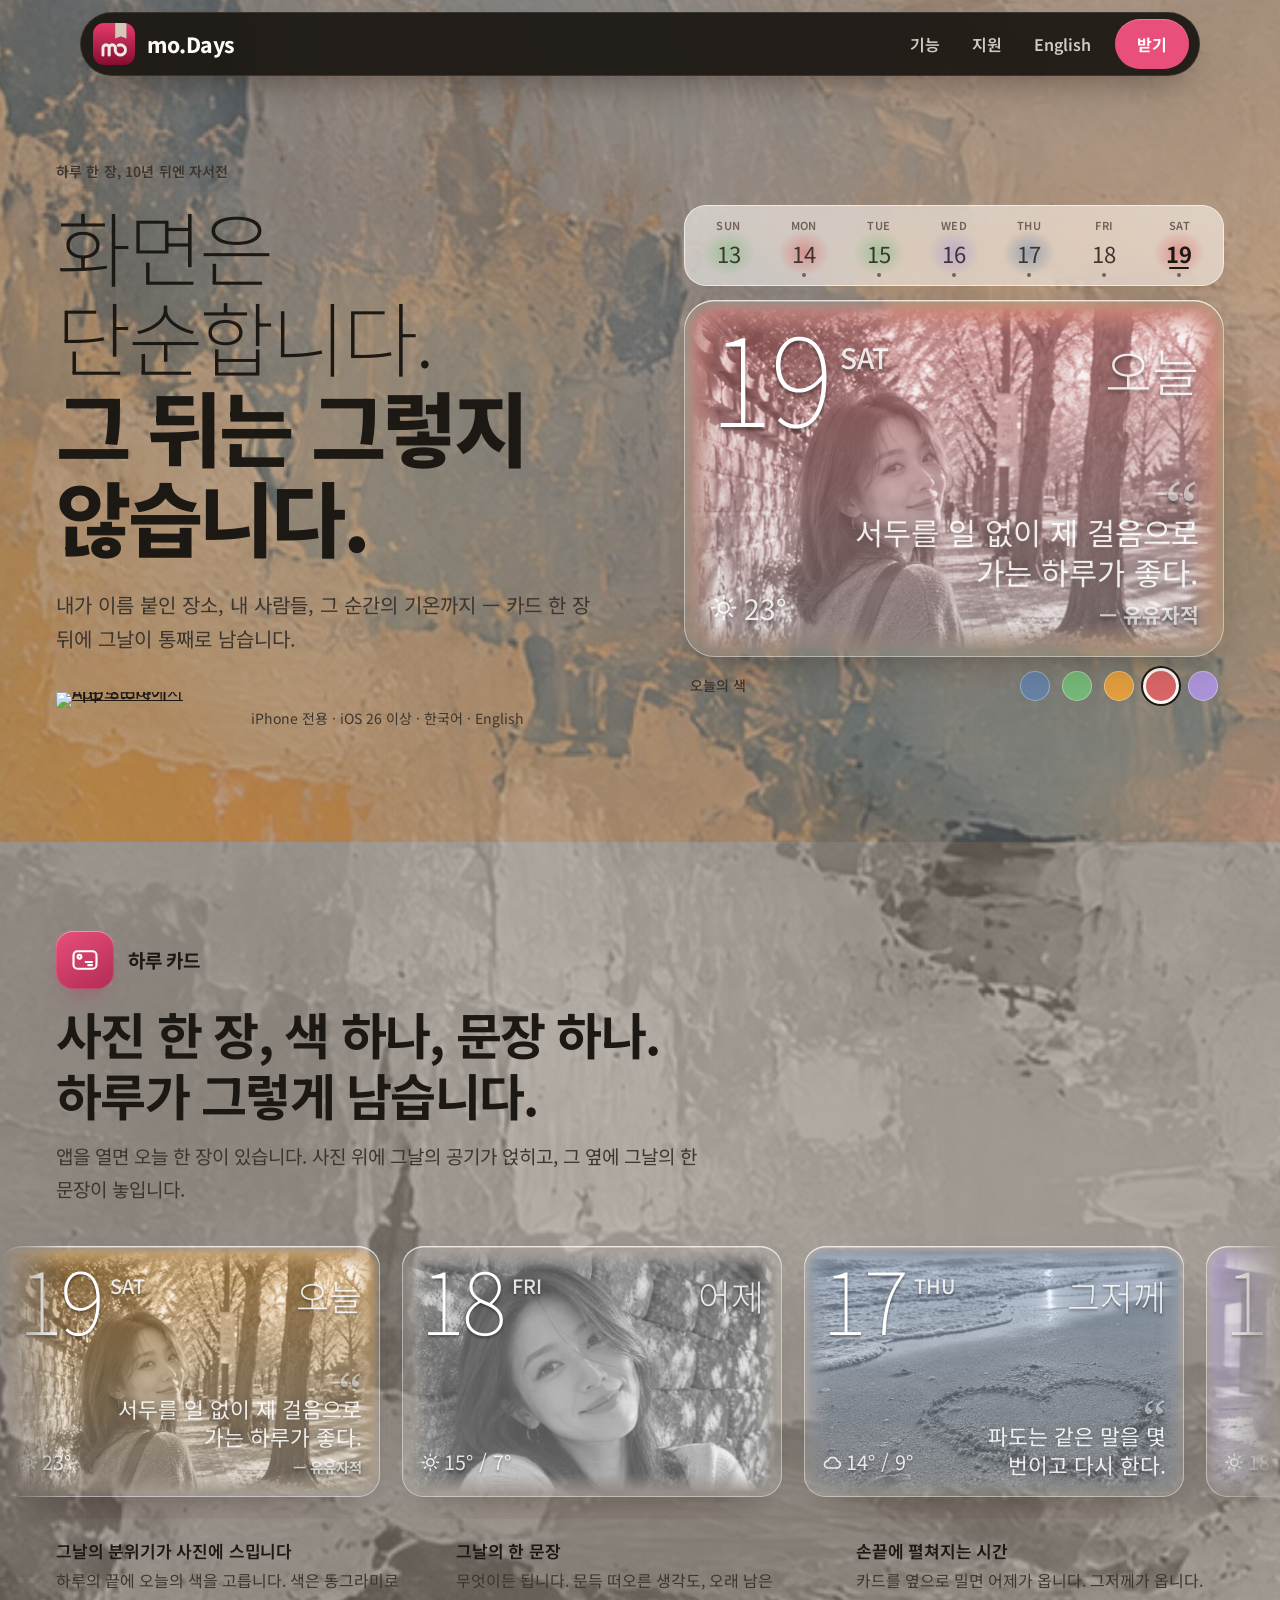
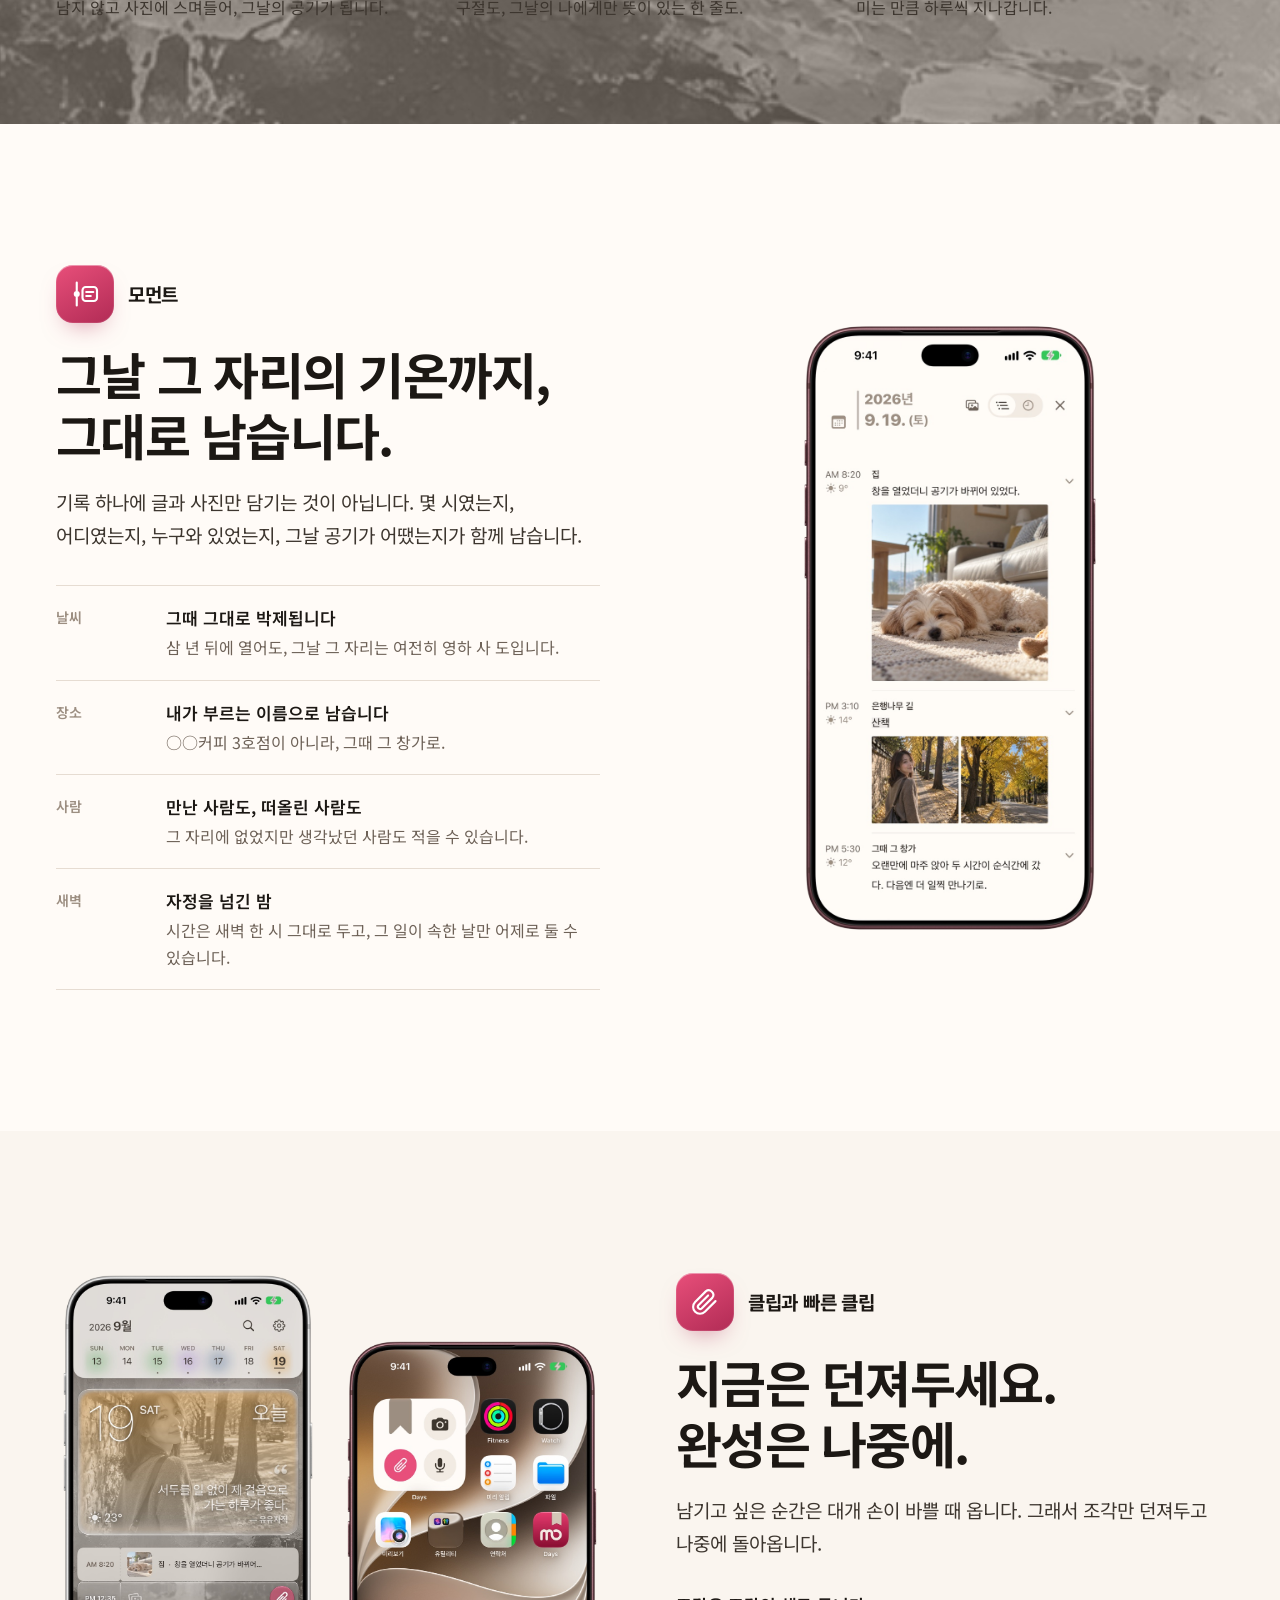
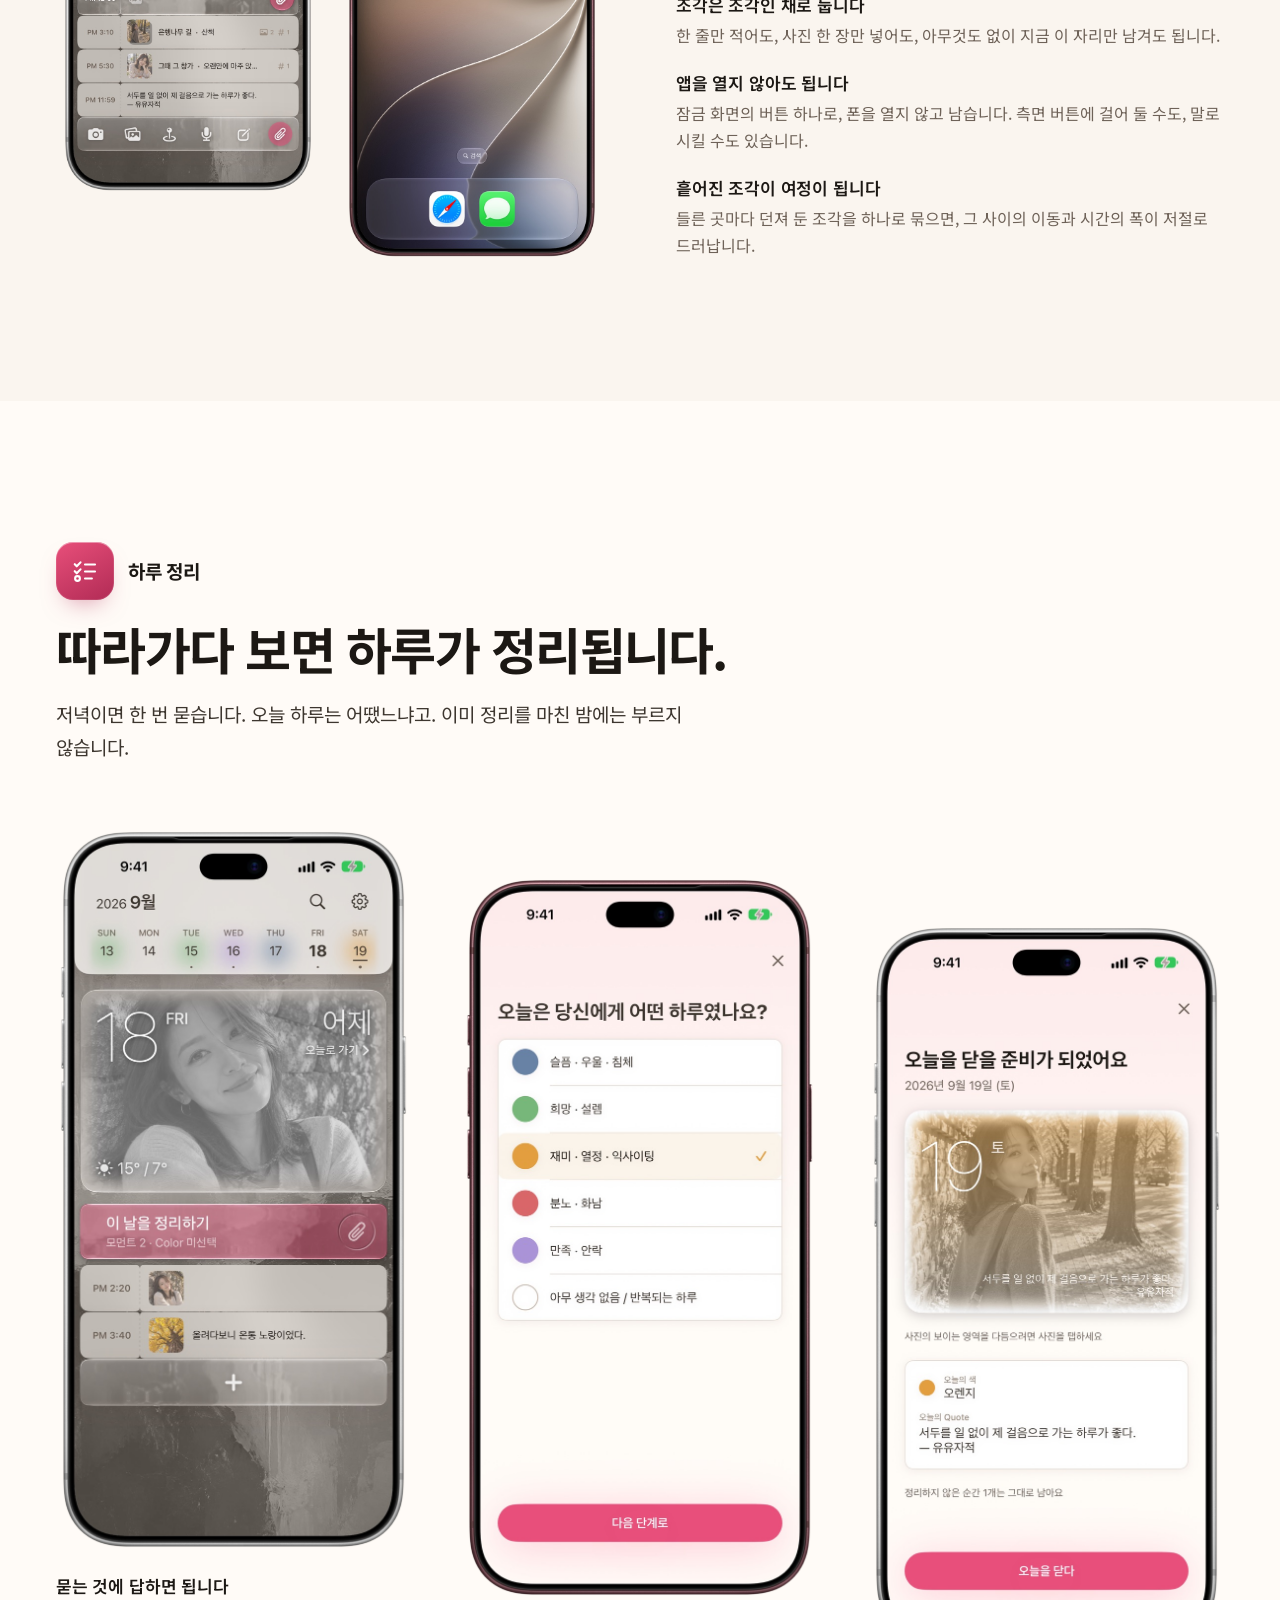
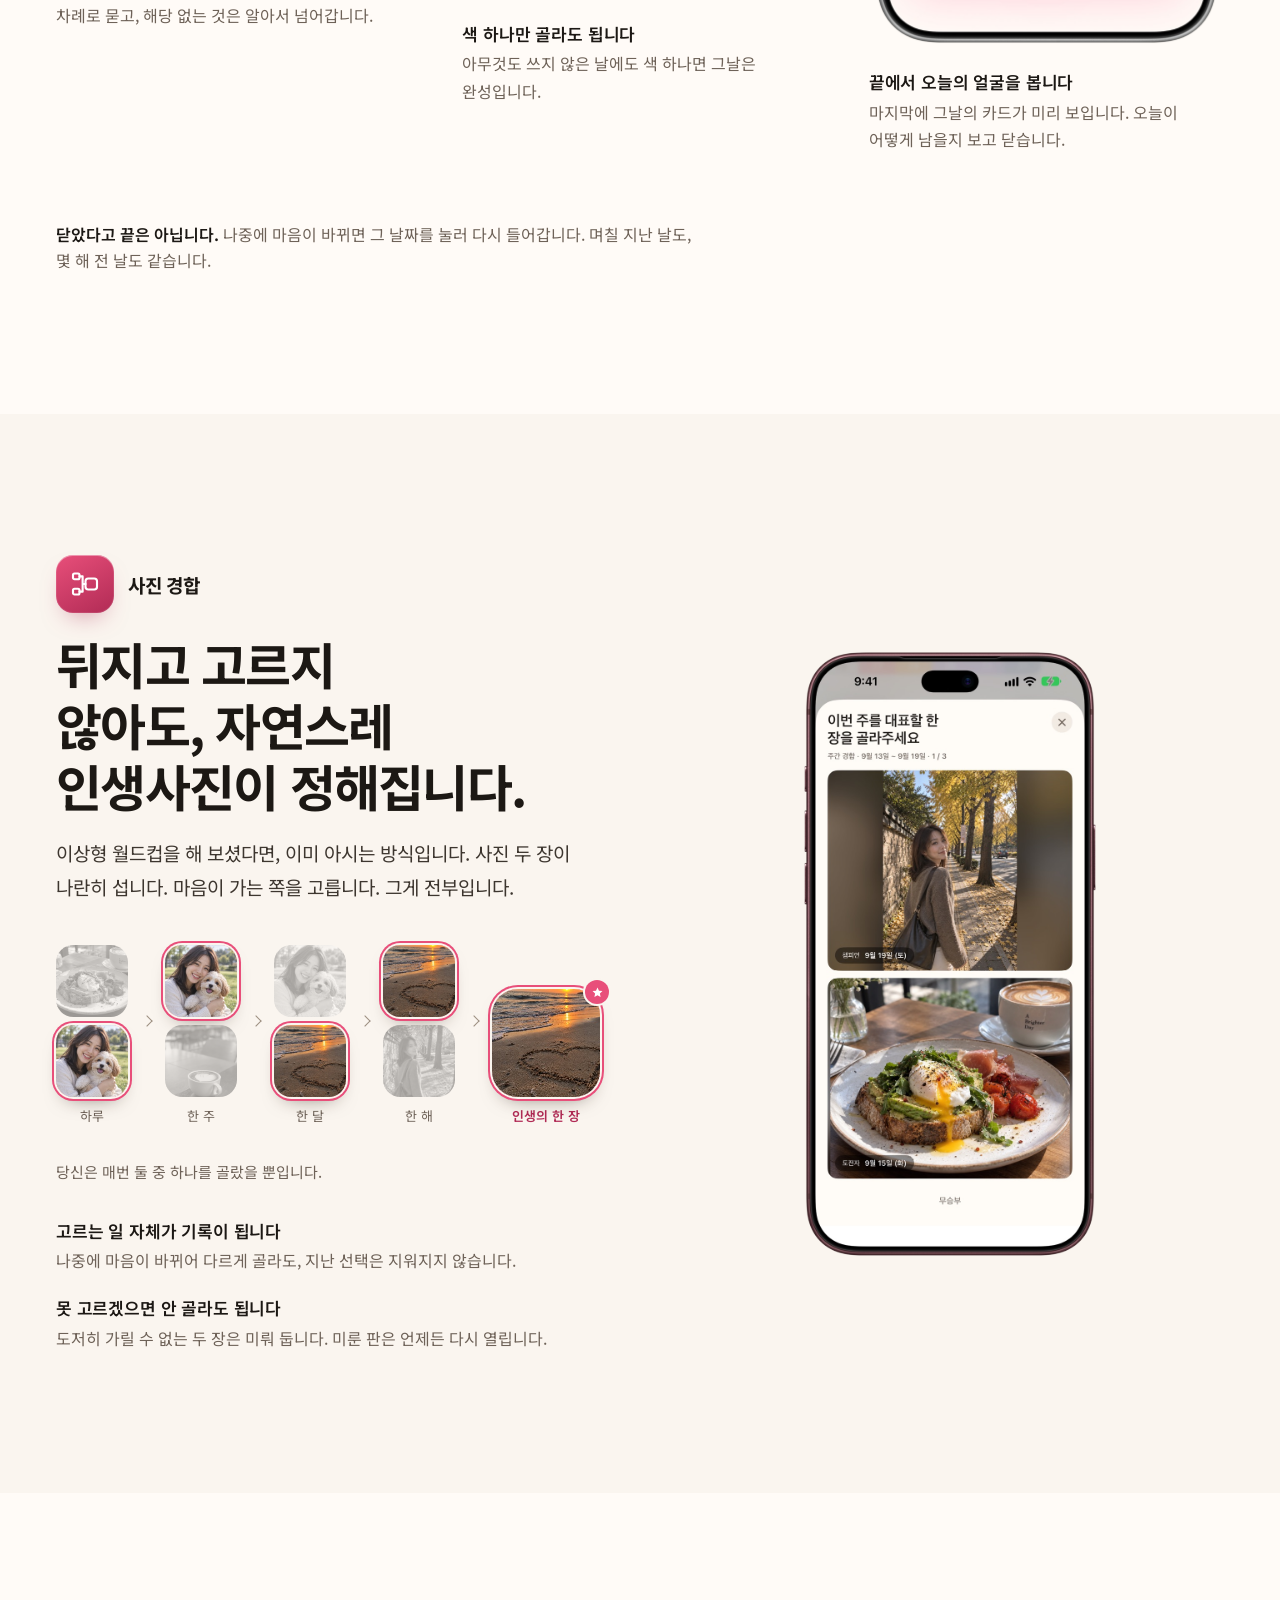
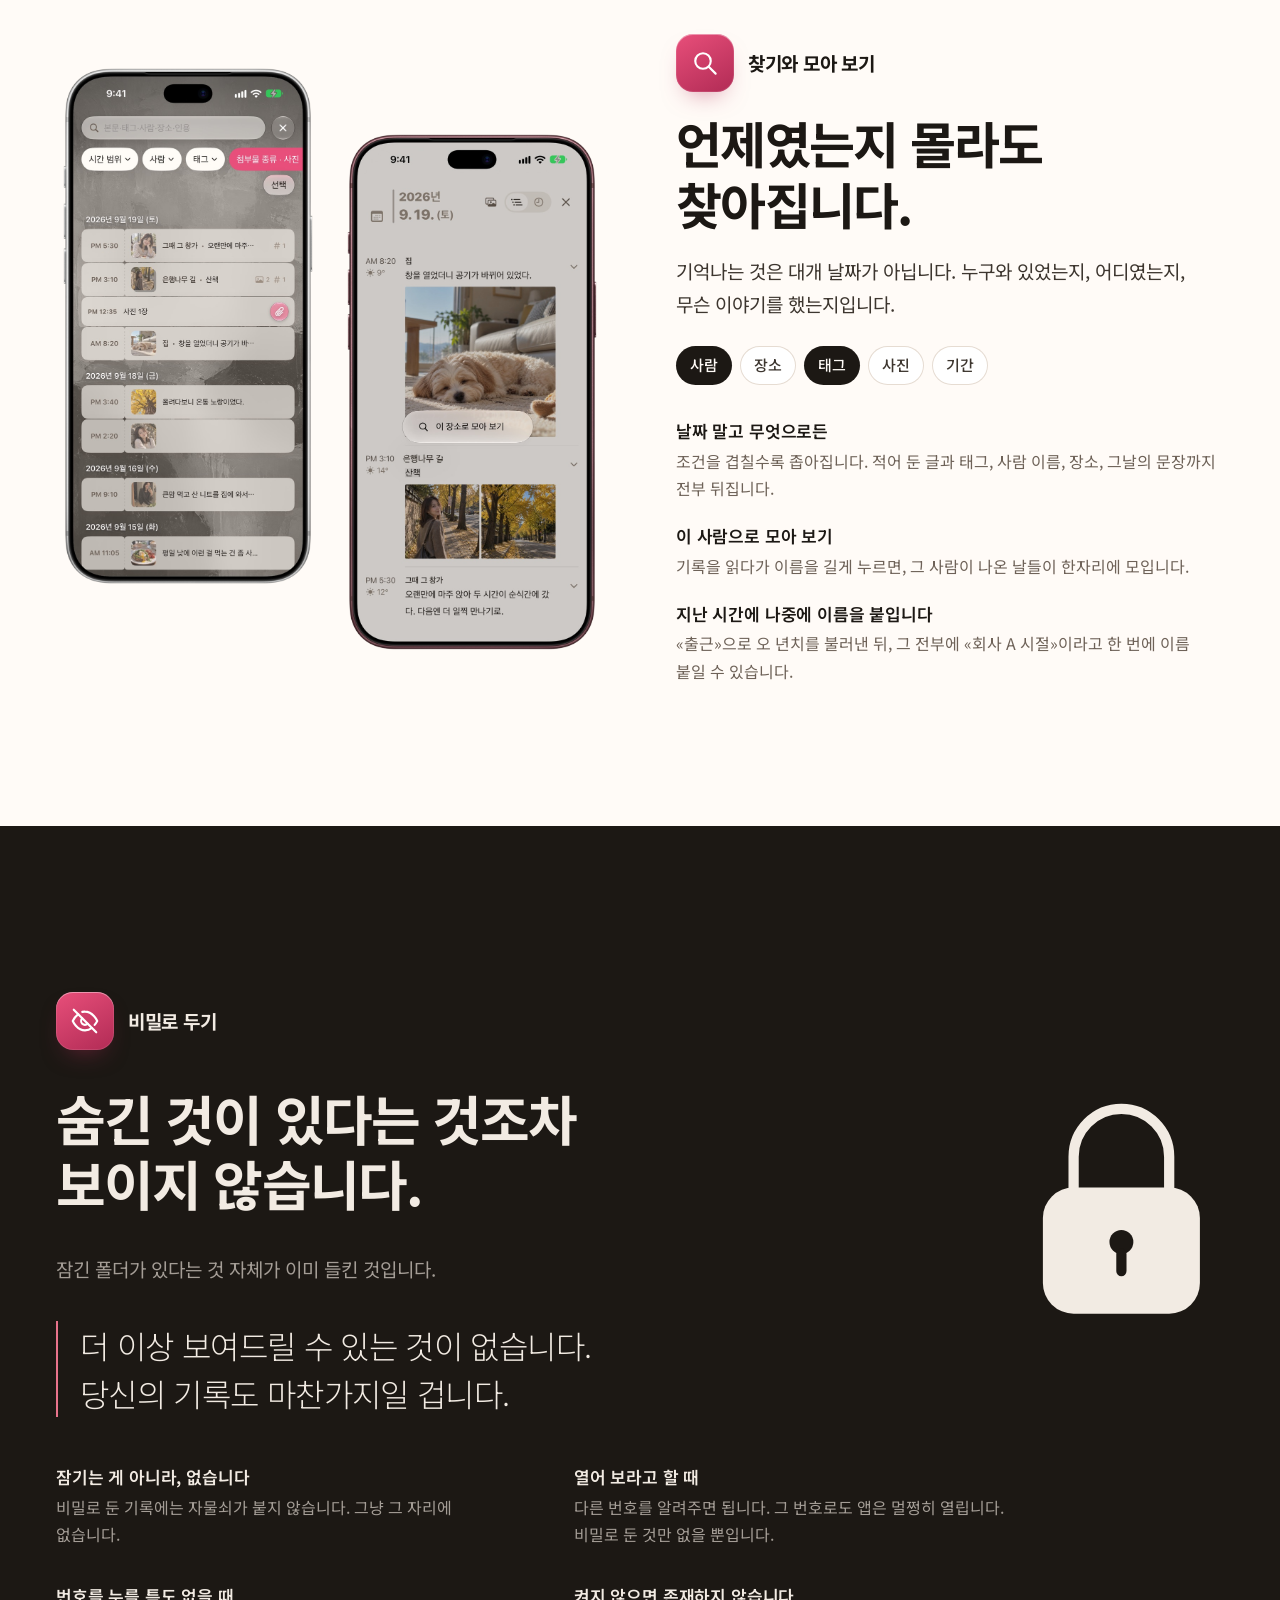
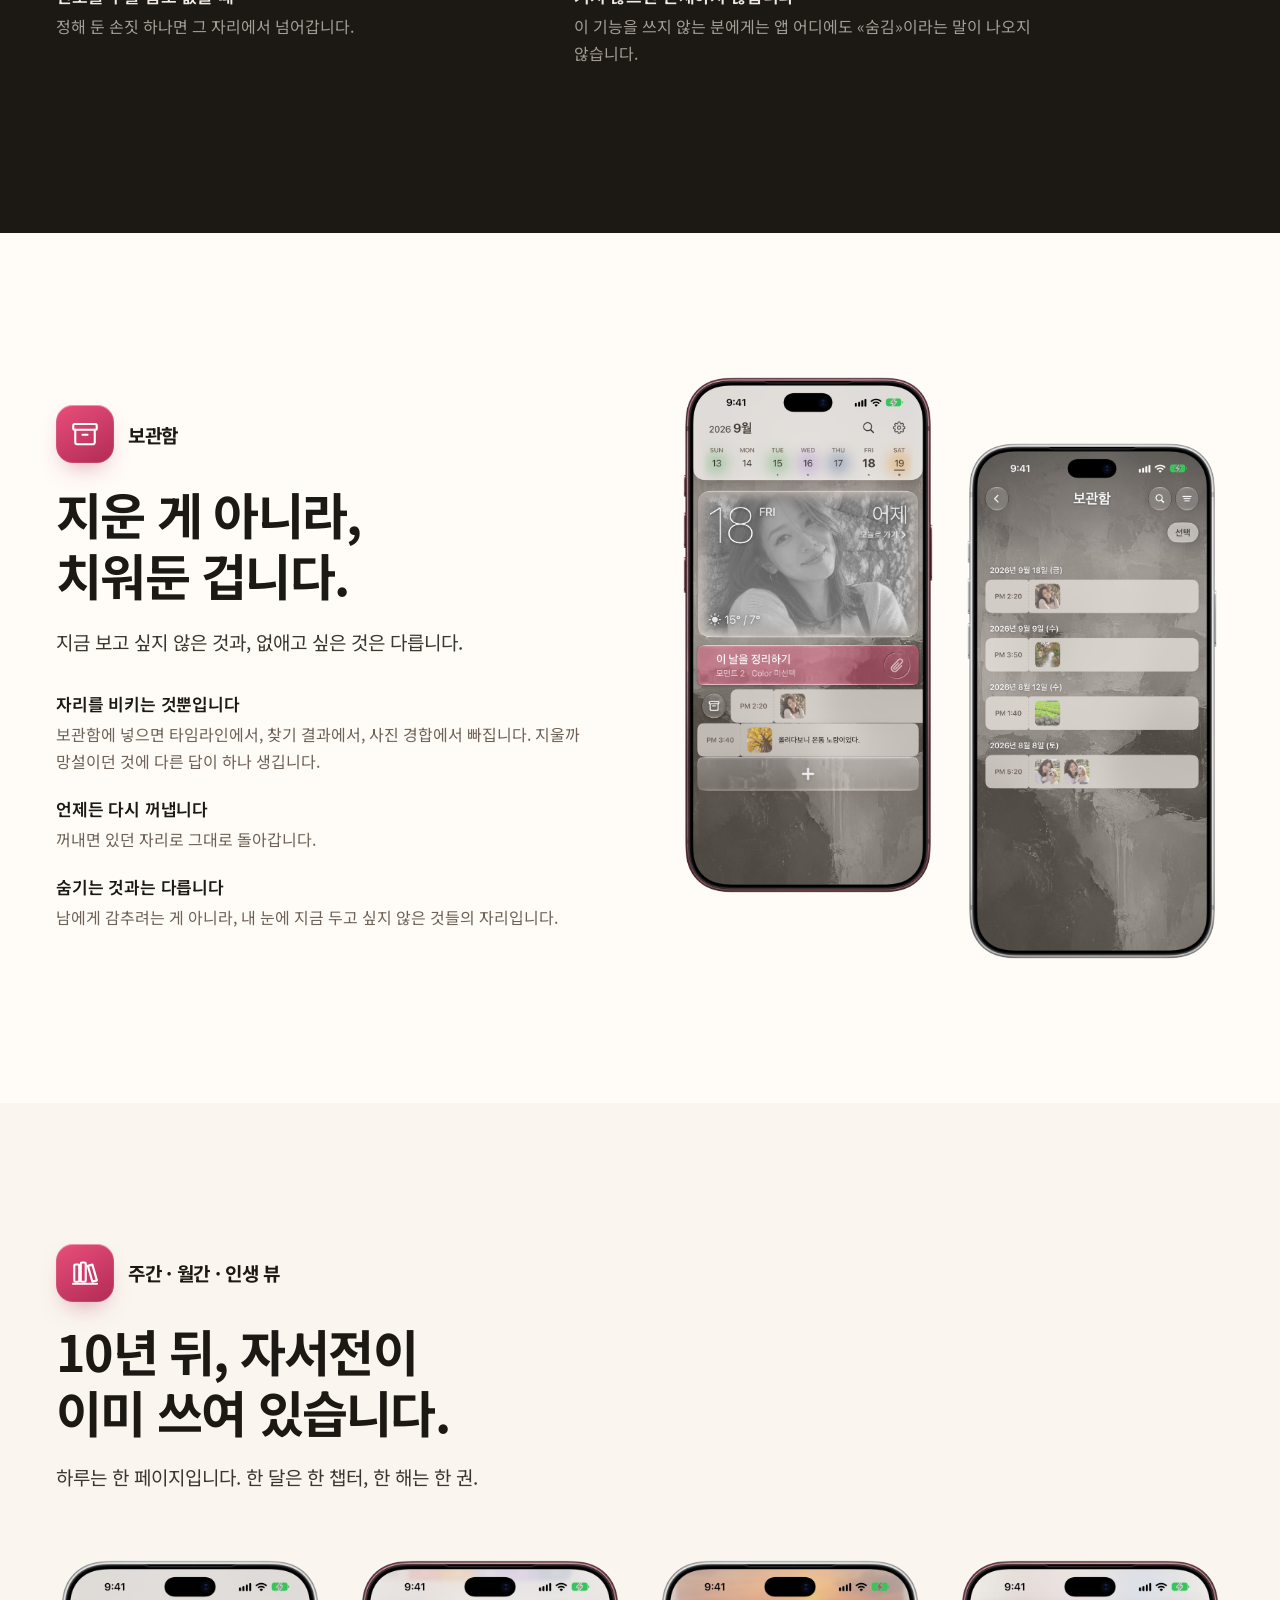
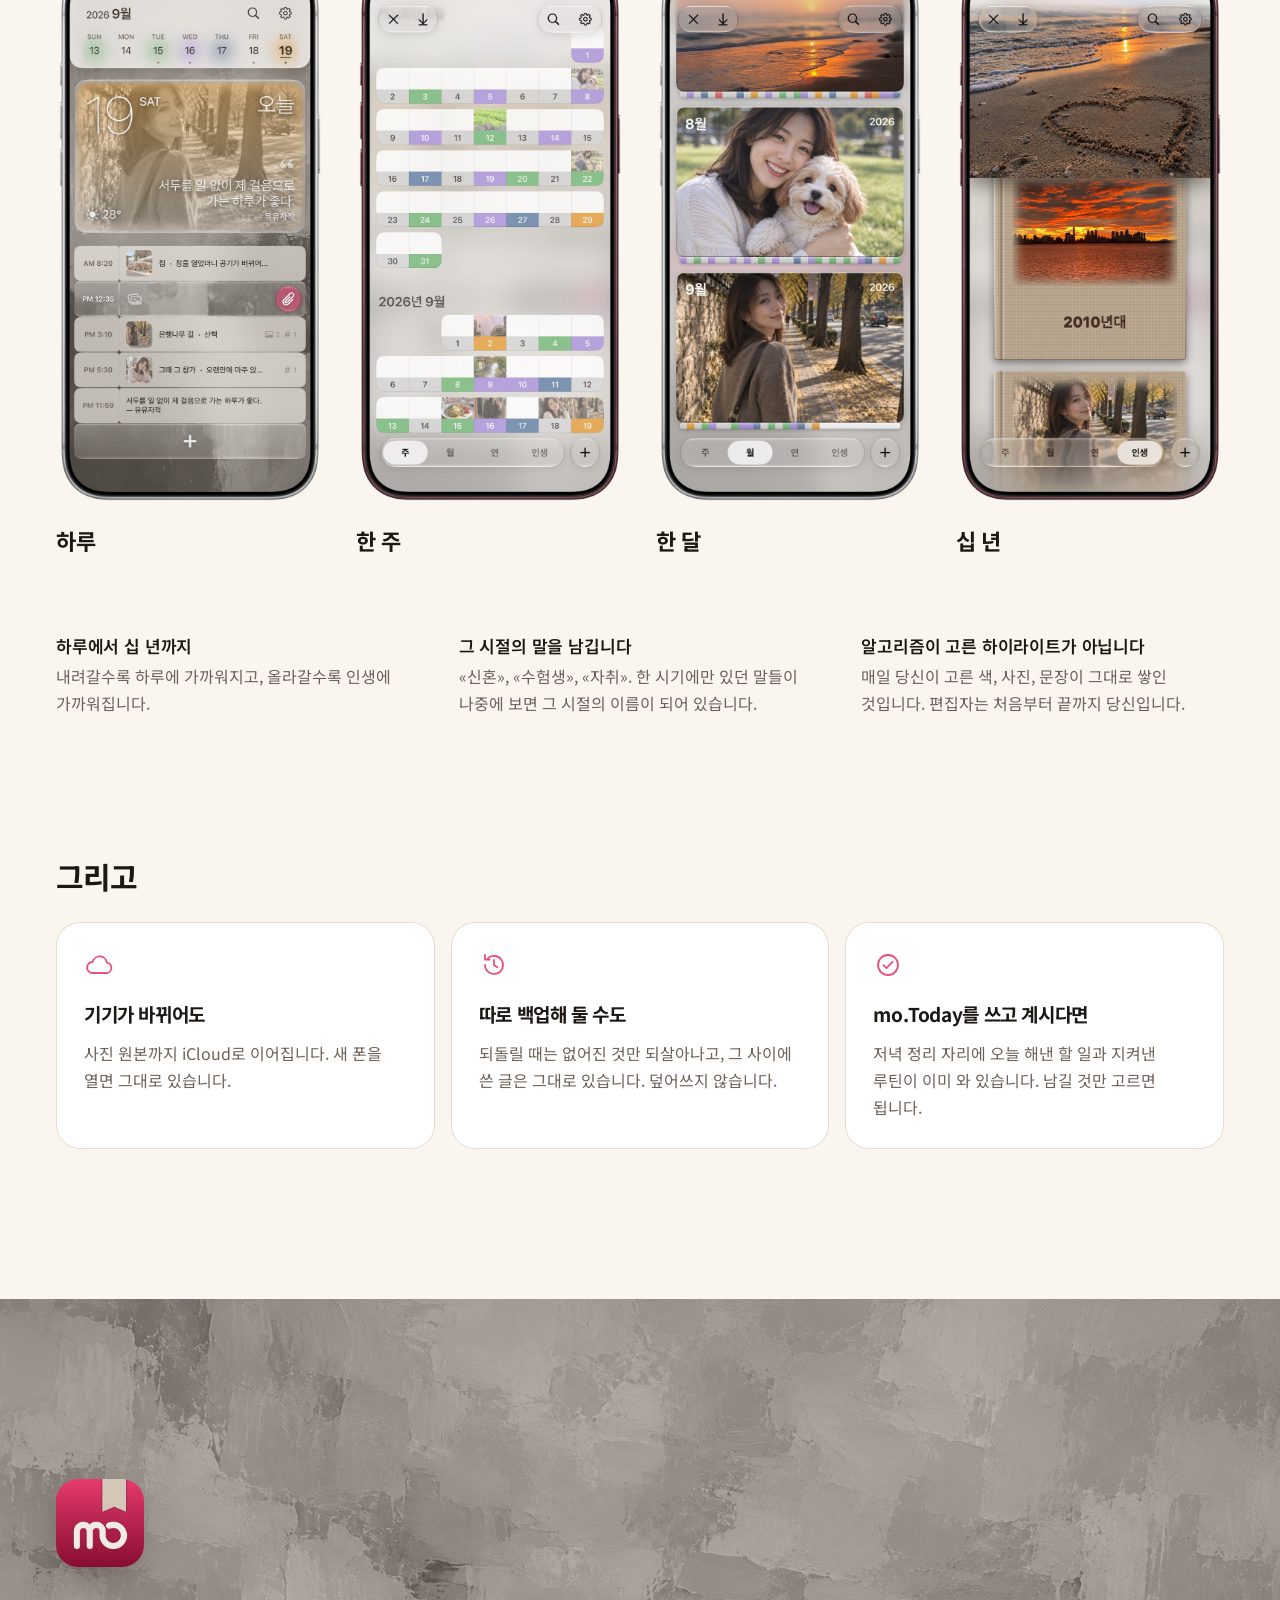
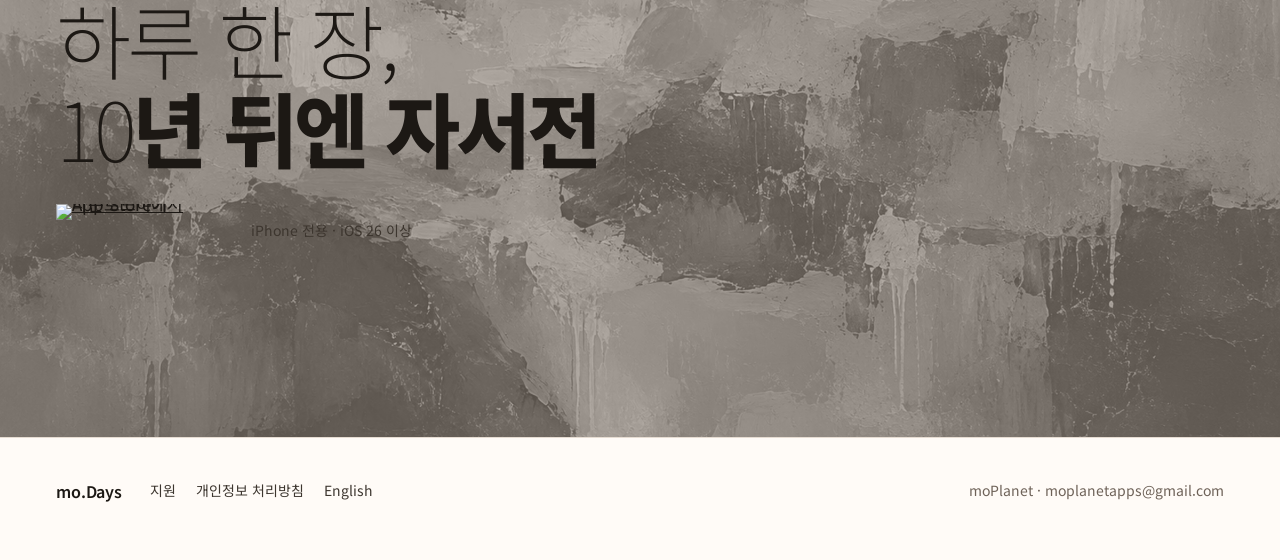
==== commit 77578f68: "히어로는 원색, 하루 카드는 같은 그림의 모노톤으로 — 배경 12번, 하루 카드 간격 줄임 히어로와 하루 카드가 그림 한 장(moBackground_012 넓은 판, 1.6배·왼쪽" ====
--- a/index.html
+++ b/index.html
@@ -43,6 +43,9 @@
   --rose-deep: #B12B55;   /* brandDeep */
   --rose-soft: #FFE0EA;   /* brandSoft */
   --veil: rgba(156, 142, 129, .55);   /* 배경 판 모노톤 덮개 — neutral400 × 0.55 */
+  --veil-color: transparent;           /* 원색 바탕(모노톤 끔) — 라이트는 덮개 없음 */
+  --veil-mono: rgba(156, 142, 129, .55);
+  --mono-filter: grayscale(1) contrast(2.08) brightness(1.045);  /* 원색 바탕의 대비 0.48을 되돌려 모노톤 판과 같은 결로 */
   --glass: rgba(255, 255, 255, .55);
   --glass-line: rgba(255, 255, 255, .6);
   --night: #1C1814;
@@ -70,7 +73,7 @@
     --bg: #23211E; --bg-alt: #2C2A26; --surface: #393632; --subtle: #34312D; --line: #4B4742;
     --fg1: #E3DDD7; --fg2: #C7BFB8; --fg3: #A49D96; --fg4: #867F78;
     --rose: #CC5470; --rose-deep: #E8738C; --rose-soft: #452934;
-    --veil: rgba(23, 22, 20, .65); --glass: rgba(57, 54, 50, .55); --glass-line: rgba(255, 255, 255, .14);
+    --veil: rgba(23, 22, 20, .65); --veil-color: rgba(23, 22, 20, .58); --veil-mono: rgba(23, 22, 20, .17); --mono-filter: grayscale(1) contrast(1.5); --glass: rgba(57, 54, 50, .55); --glass-line: rgba(255, 255, 255, .14);
     --night: #141311; --night-fg: #E3DDD7; --night-fg2: #867F78; --shadow: 0, 0, 0;
     --mark-a: #D45B78; --mark-b: #9A3451; --mark-glow: rgba(0, 0, 0, .55);
     --nav-bg: rgba(242, 235, 227, .95); --nav-fg: #1C1814; --nav-fg2: rgba(28, 24, 20, .72); --nav-line: rgba(0, 0, 0, .08); --nav-hover: rgba(0, 0, 0, .06);
@@ -81,7 +84,7 @@
   --bg: #23211E; --bg-alt: #2C2A26; --surface: #393632; --subtle: #34312D; --line: #4B4742;
   --fg1: #E3DDD7; --fg2: #C7BFB8; --fg3: #A49D96; --fg4: #867F78;
   --rose: #CC5470; --rose-deep: #E8738C; --rose-soft: #452934;
-  --veil: rgba(23, 22, 20, .65); --glass: rgba(57, 54, 50, .55); --glass-line: rgba(255, 255, 255, .14);
+  --veil: rgba(23, 22, 20, .65); --veil-color: rgba(23, 22, 20, .58); --veil-mono: rgba(23, 22, 20, .17); --mono-filter: grayscale(1) contrast(1.5); --glass: rgba(57, 54, 50, .55); --glass-line: rgba(255, 255, 255, .14);
   --night: #141311; --night-fg: #E3DDD7; --night-fg2: #867F78; --shadow: 0, 0, 0;
   --mark-a: #D45B78; --mark-b: #9A3451; --mark-glow: rgba(0, 0, 0, .55);
   --nav-bg: rgba(242, 235, 227, .95); --nav-fg: #1C1814; --nav-fg2: rgba(28, 24, 20, .72); --nav-line: rgba(0, 0, 0, .08); --nav-hover: rgba(0, 0, 0, .06);
@@ -115,10 +118,16 @@
 .backdrop { position: relative; isolation: isolate; overflow: hidden; color: var(--fg1); }
 .backdrop::before {
   content: ""; position: absolute; inset: 0; z-index: -2;
-  background: url("/img/bg-wide.jpg") center / cover no-repeat;
+  background: url("/img/bg-wide-12.jpg") center / cover no-repeat;
   filter: grayscale(1) brightness(1.045);
 }
 .backdrop::after { content: ""; position: absolute; inset: 0; z-index: -1; background: var(--veil); }
+/* 원색 — 앱의 «모노톤 끔»(대비 0.48, 덮개 없음 · 다크는 베일 0.58). 그림 자리는 카드 뒤가 차분한 왼쪽 위(1.6배) */
+.backdrop.color::before { filter: contrast(.48); background-position: 15% 20%; background-size: auto 160%; }
+.backdrop.color::after { background: var(--veil-color); }
+/* 모노톤 — 같은 그림을 이어 받아 색만 뺀다(앱의 «모노톤 켬»: 흑백 + 웜 그레이 덮개 0.55) */
+.days.mono { position: relative; isolation: isolate; -webkit-backdrop-filter: var(--mono-filter); backdrop-filter: var(--mono-filter); }
+.days.mono::before { content: ""; position: absolute; inset: 0; z-index: -1; background: var(--veil-mono); }
 
 /* ── 메뉴 막대 — 짙은 먹색 알약이 화면 위에서 무게를 잡는다 */
 .nav {
@@ -269,24 +278,25 @@
 .dc-q.m cite { font-size: 3.3cqw; }
 
 /* ── 하루 카드 흐름(F1) */
-.days { padding-block: 24px 120px; }
-.days-head { display: grid; gap: 18px; max-width: 760px; }
+.days { padding-block: clamp(56px, 7vw, 96px) clamp(72px, 8vw, 112px); }
+.days-head { display: grid; gap: 14px; max-width: 760px; }
 .days h2, .feature h2 {
   font-size: clamp(30px, 4.2vw, 50px); line-height: 1.22; letter-spacing: -.035em; font-weight: 700; color: var(--fg1);
   text-wrap: balance;
 }
 .intro { max-width: 34em; font-size: clamp(17px, 1.5vw, 19px); line-height: 1.75; color: var(--fg2); }
 .marquee {
-  margin-top: 56px; overflow: hidden;
+  margin-top: 32px; overflow: hidden;
   -webkit-mask-image: linear-gradient(to right, transparent, #000 5%, #000 95%, transparent);
   mask-image: linear-gradient(to right, transparent, #000 5%, #000 95%, transparent);
 }
 .track { display: flex; gap: 22px; width: max-content; padding-block: 8px 30px; animation: drift 80s linear infinite; }
 .track .daycard { width: clamp(270px, 30vw, 380px); flex: none; }
 .marquee:hover .track { animation-play-state: paused; }
+.days .track { padding-block: 8px 22px; }
 @keyframes drift { to { transform: translateX(calc(-50% - 11px)); } }
-.trio-points { margin-top: 24px; display: grid; gap: 28px; }
-@media (min-width: 820px) { .trio-points { grid-template-columns: repeat(3, minmax(0, 1fr)); gap: 40px; } }
+.trio-points { margin-top: 20px; display: grid; gap: 22px; }
+@media (min-width: 820px) { .trio-points { grid-template-columns: repeat(3, minmax(0, 1fr)); gap: 32px; } }
 .days .point p { color: var(--fg2); }
 
 /* ── 기능 표식 — 아이콘 타일 + 이름 */
@@ -481,7 +491,7 @@
 </div>
 
 <main id="top">
-  <div class="backdrop">
+  <div class="backdrop color">
     <section class="hero" aria-labelledby="hero-title">
       <div class="wrap">
         <div>
@@ -535,7 +545,7 @@
       </div>
     </section>
 
-    <section class="days" id="features" aria-labelledby="f1-title">
+    <section class="days mono" id="features" aria-labelledby="f1-title">
       <div class="wrap"><div class="days-head">
         <div class="mark"><span class="mark-ico" aria-hidden="true"><svg viewBox="0 0 24 24"><rect x="2.8" y="5" width="18.4" height="14" rx="3.2"/><circle cx="7.6" cy="9.4" r="1.5"/><path d="M12.6 13.6h5M14.6 16.1h3"/></svg></span><span class="mark-name">하루 카드</span></div>
         <h2 id="f1-title">사진 한 장, 색 하나, 문장 하나.<br>하루가 그렇게 남습니다.</h2>
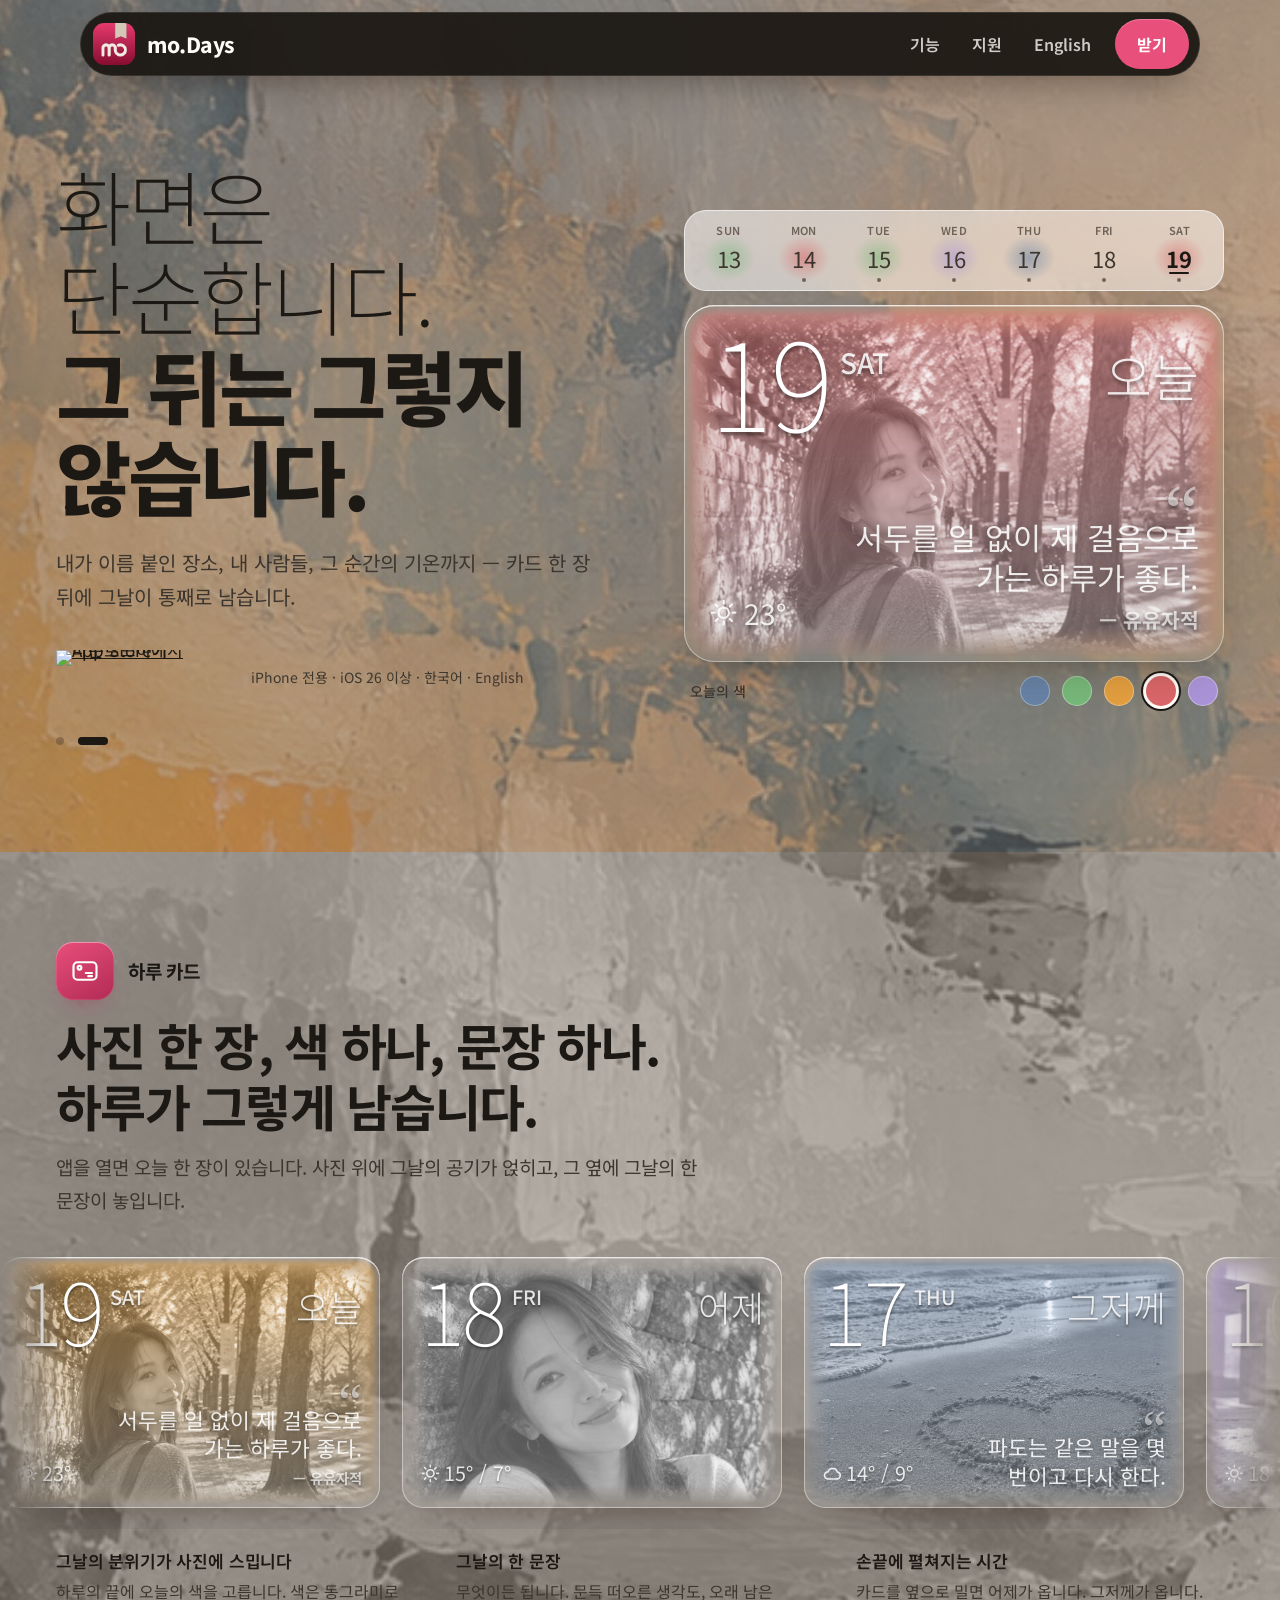
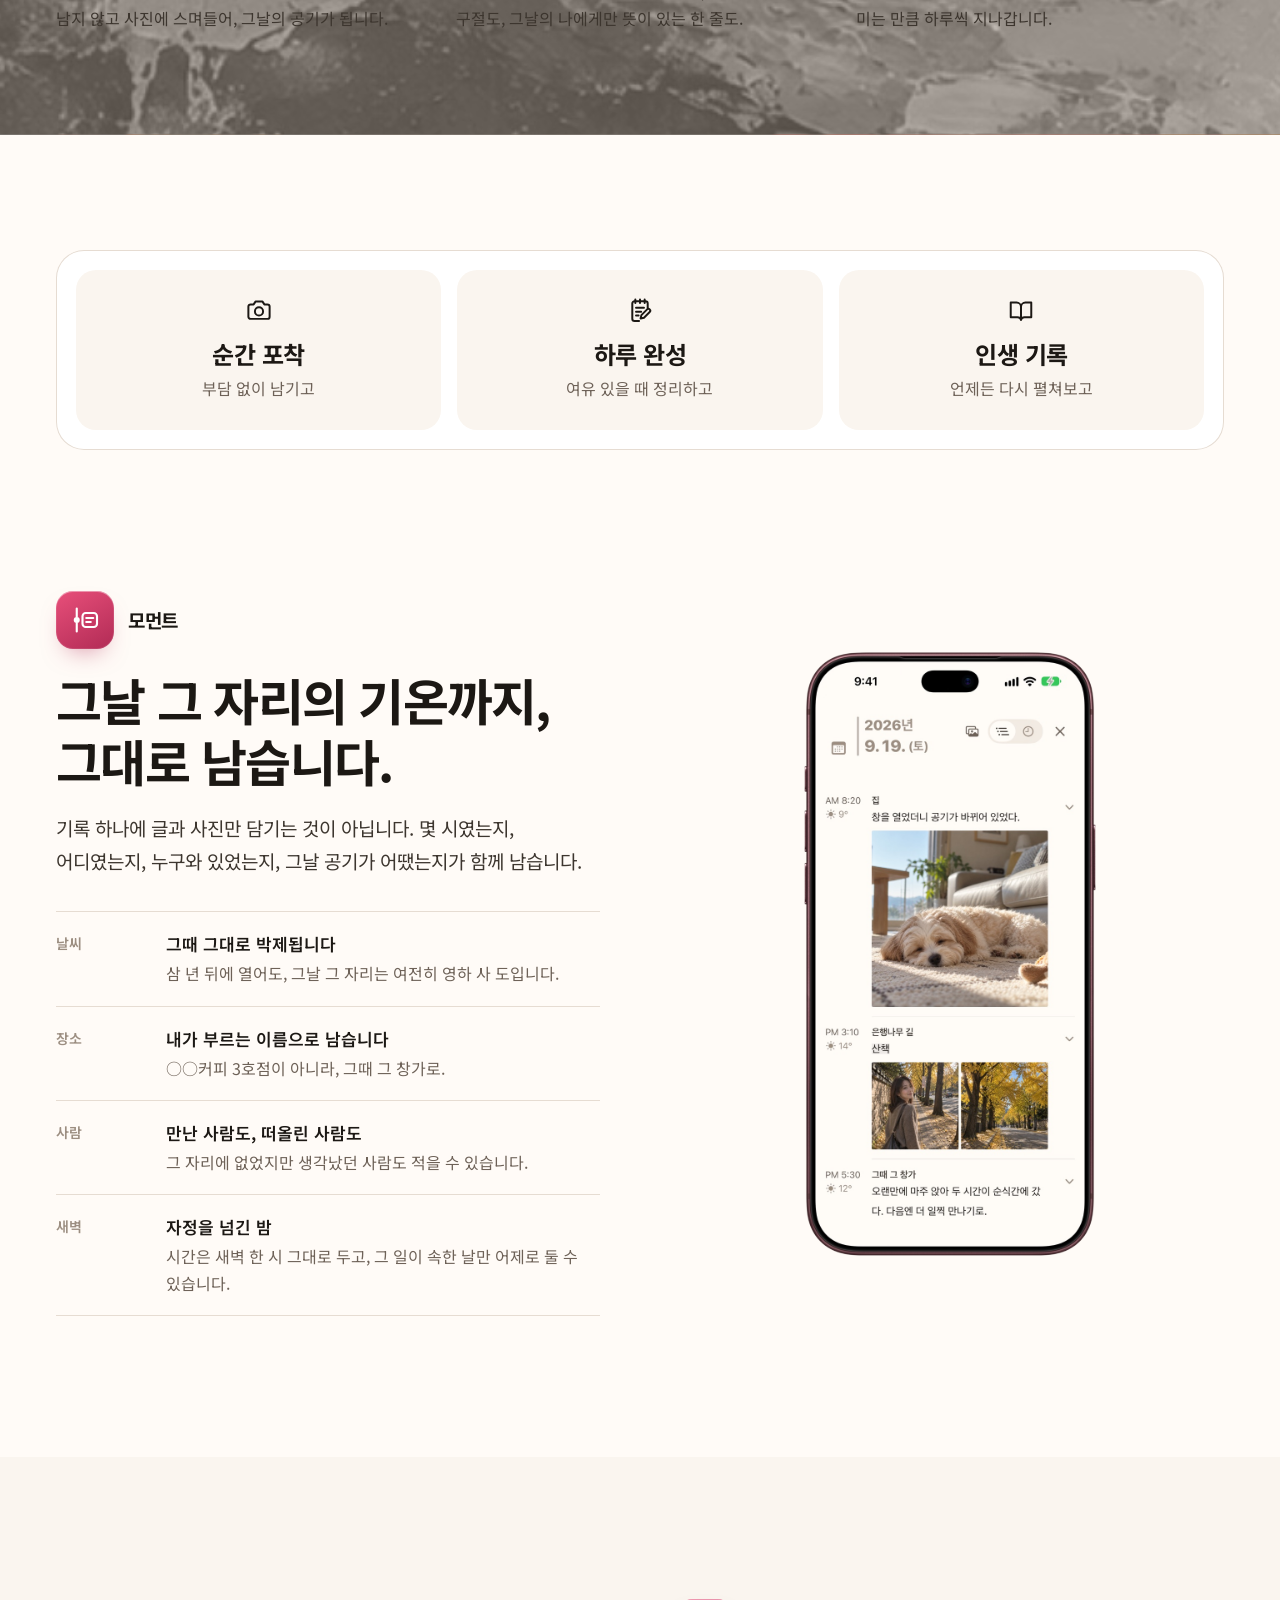
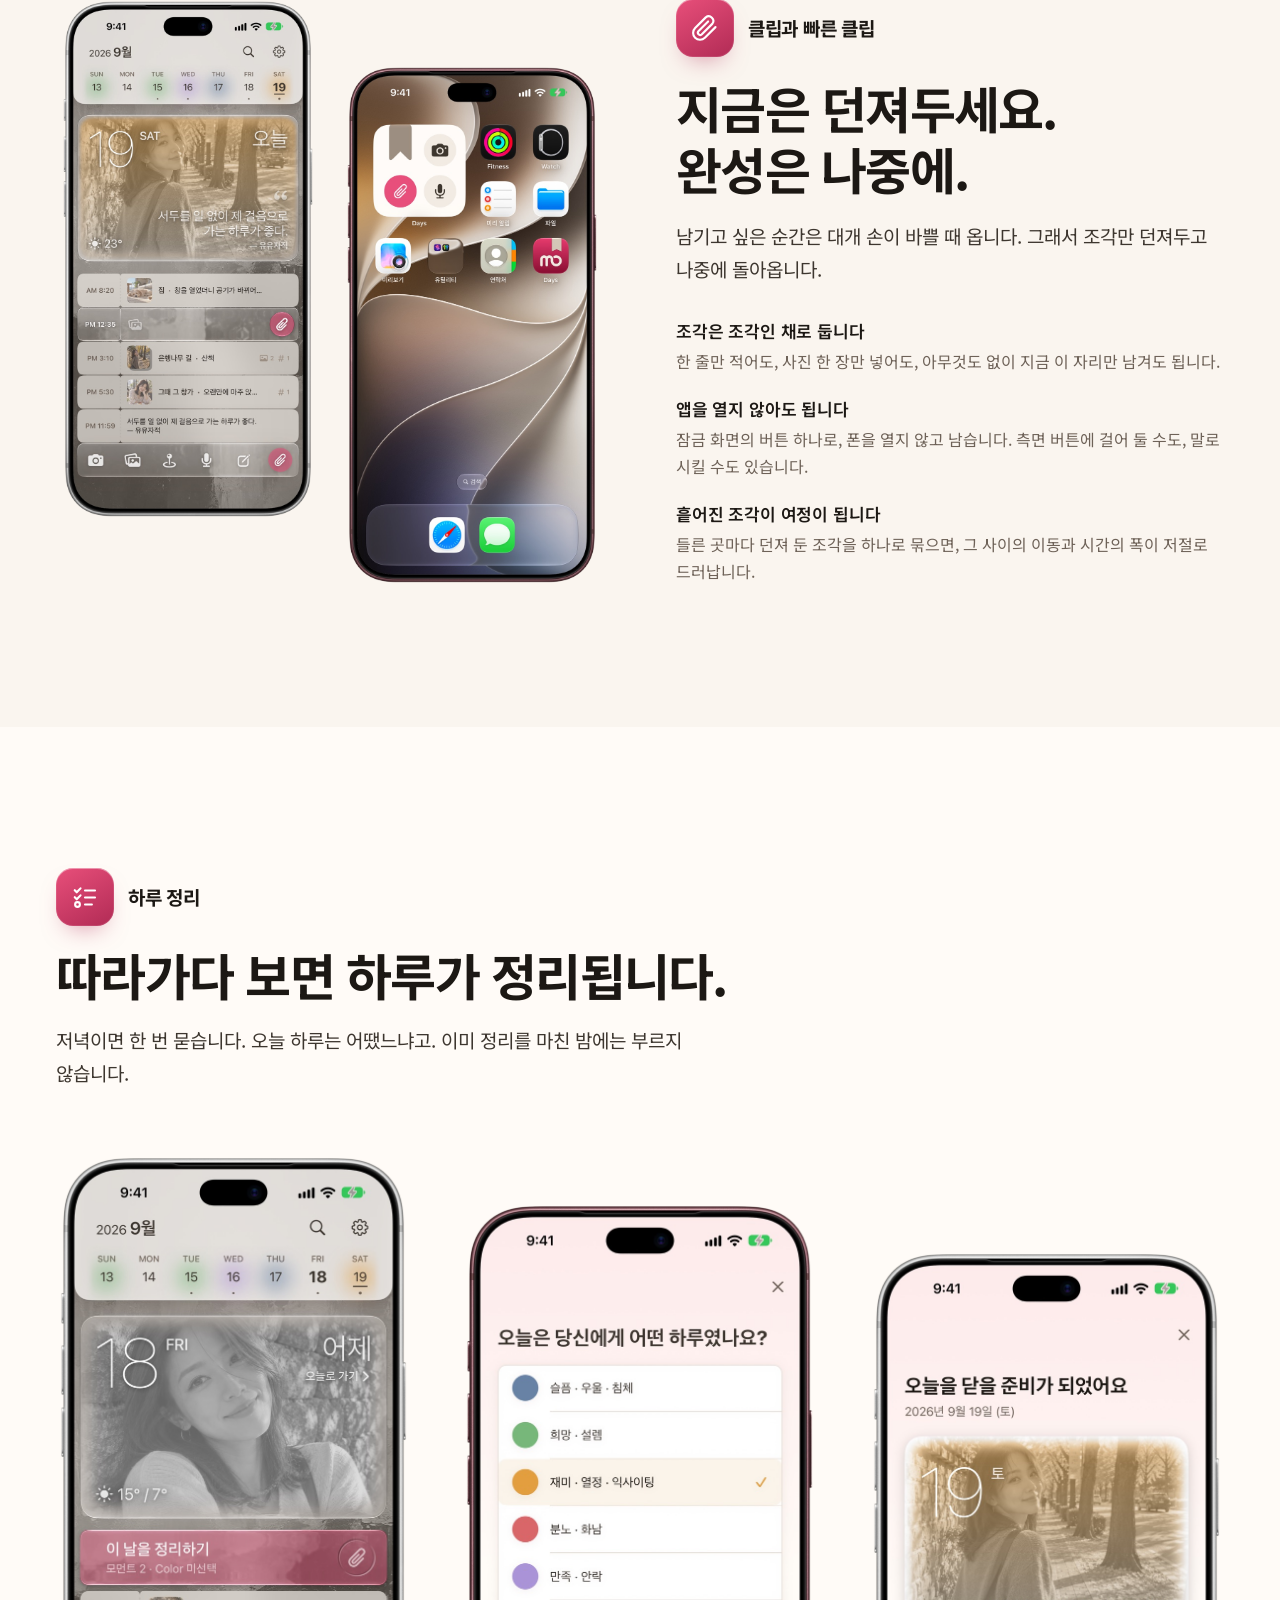
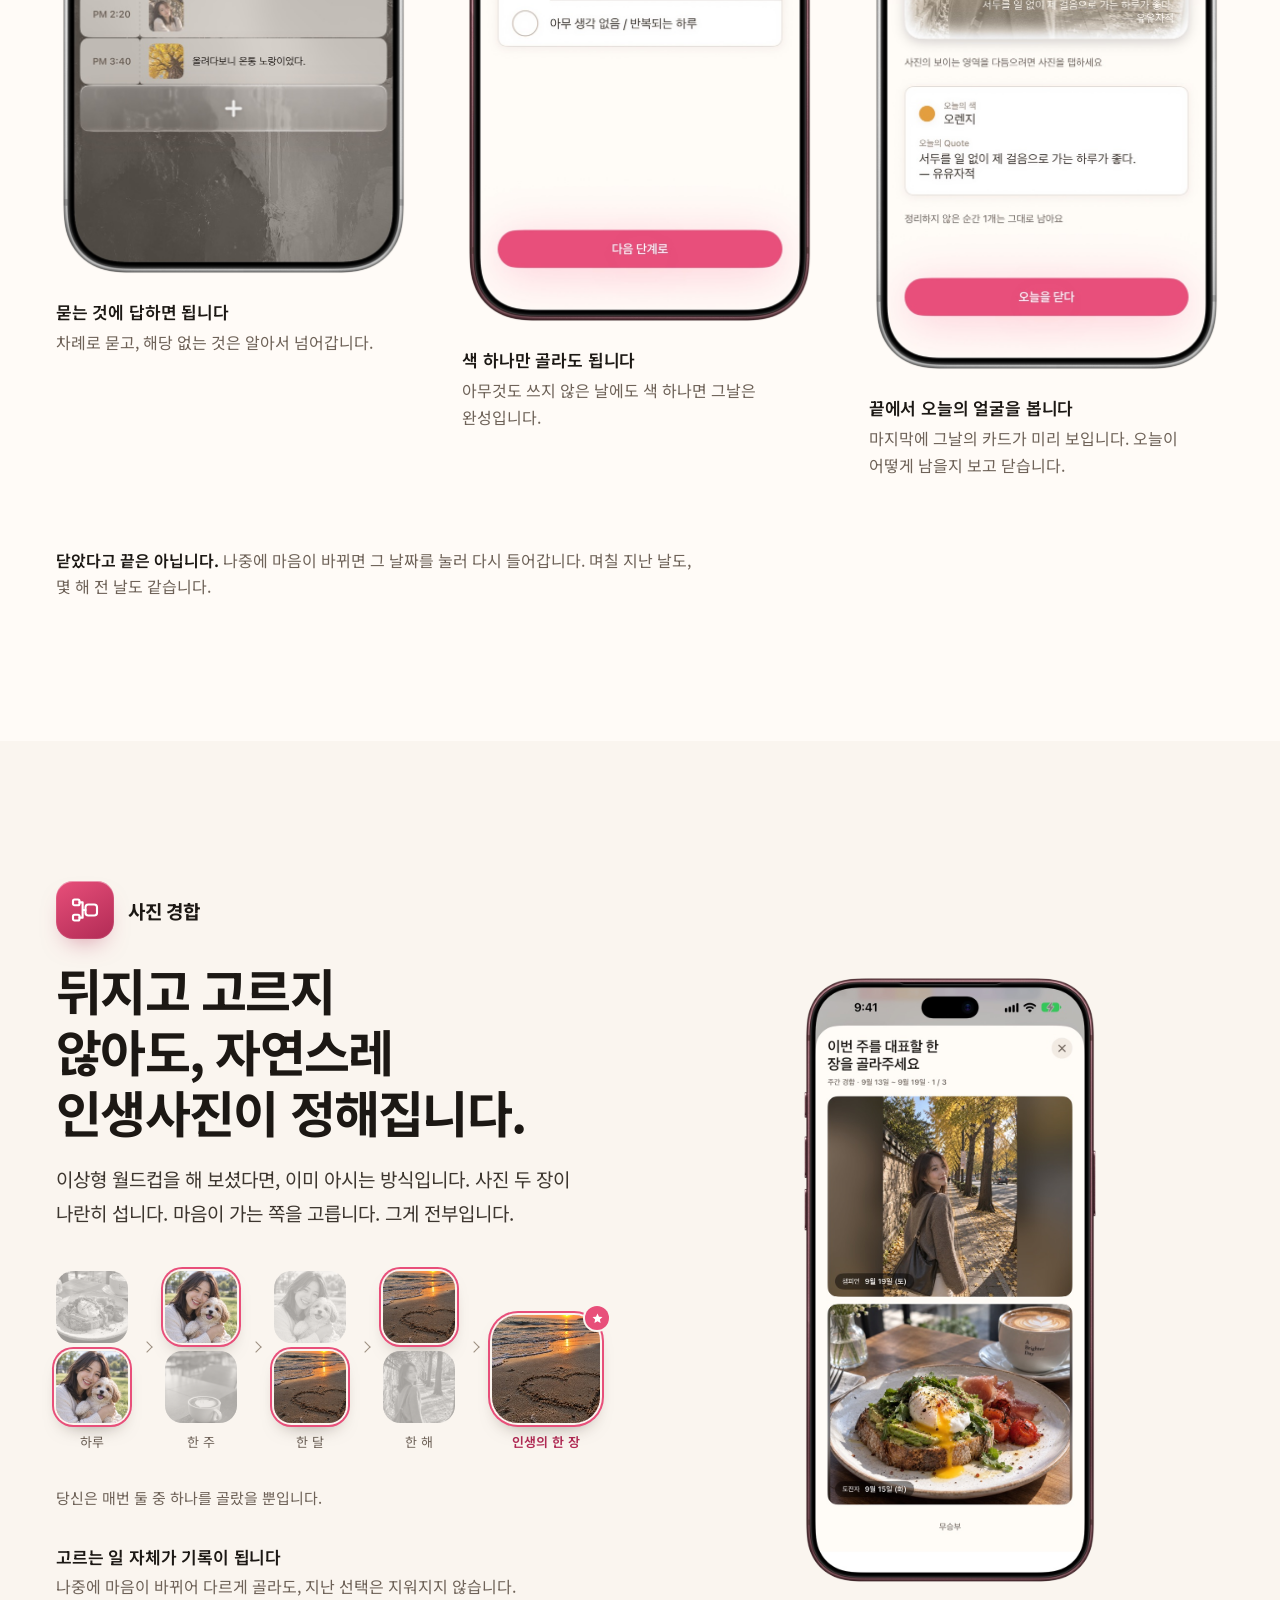
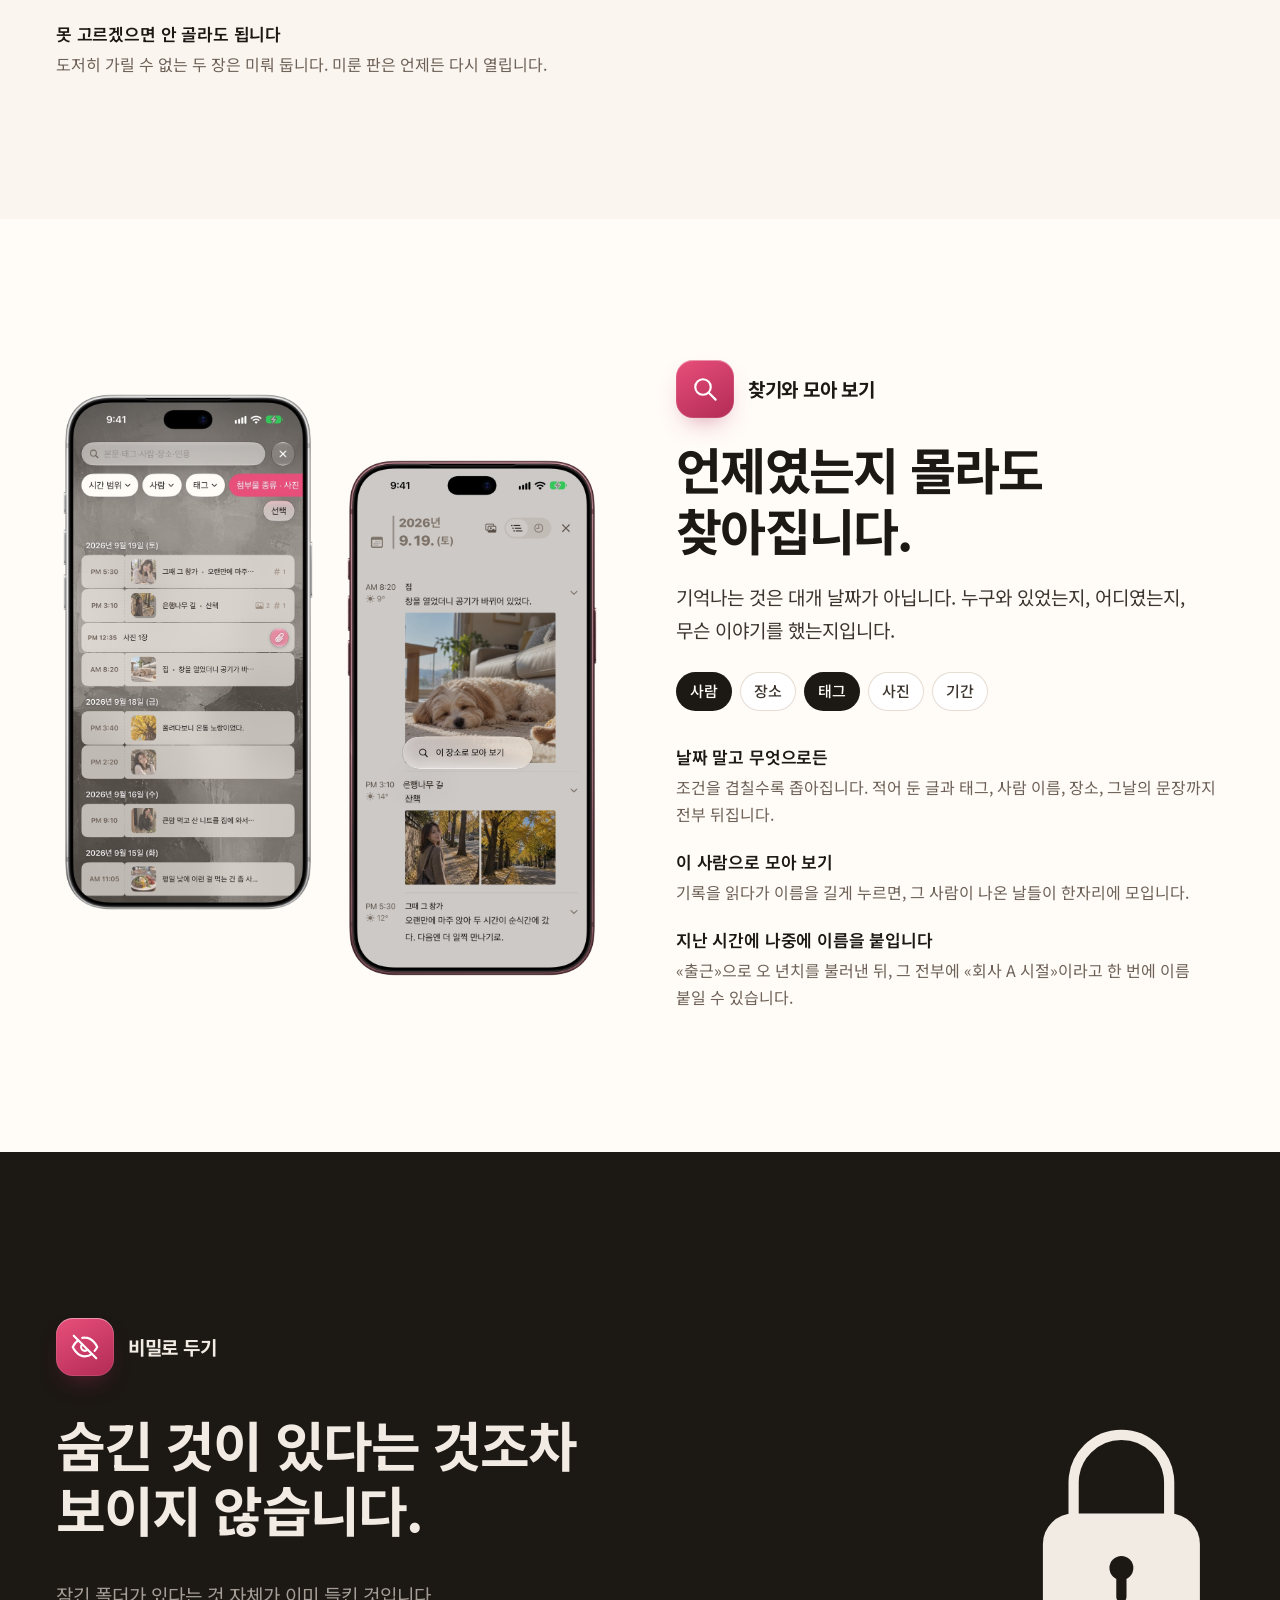
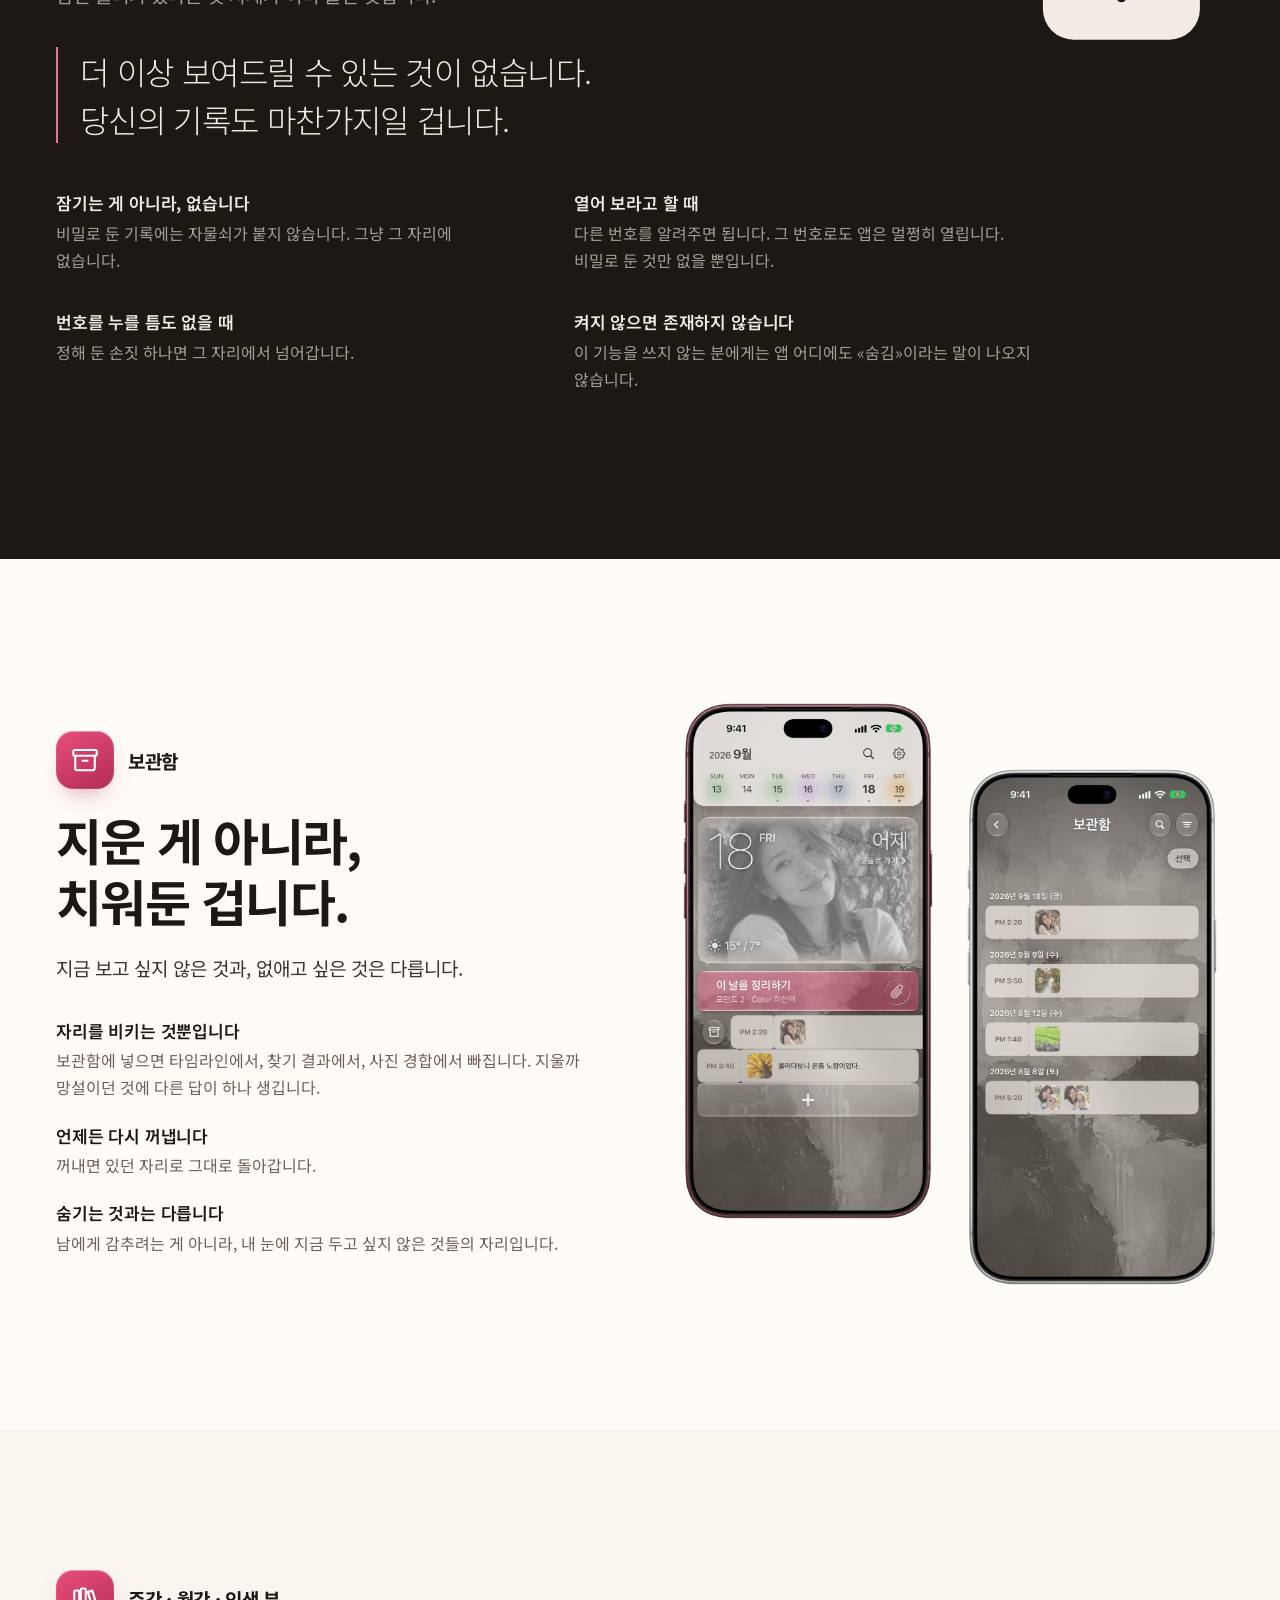
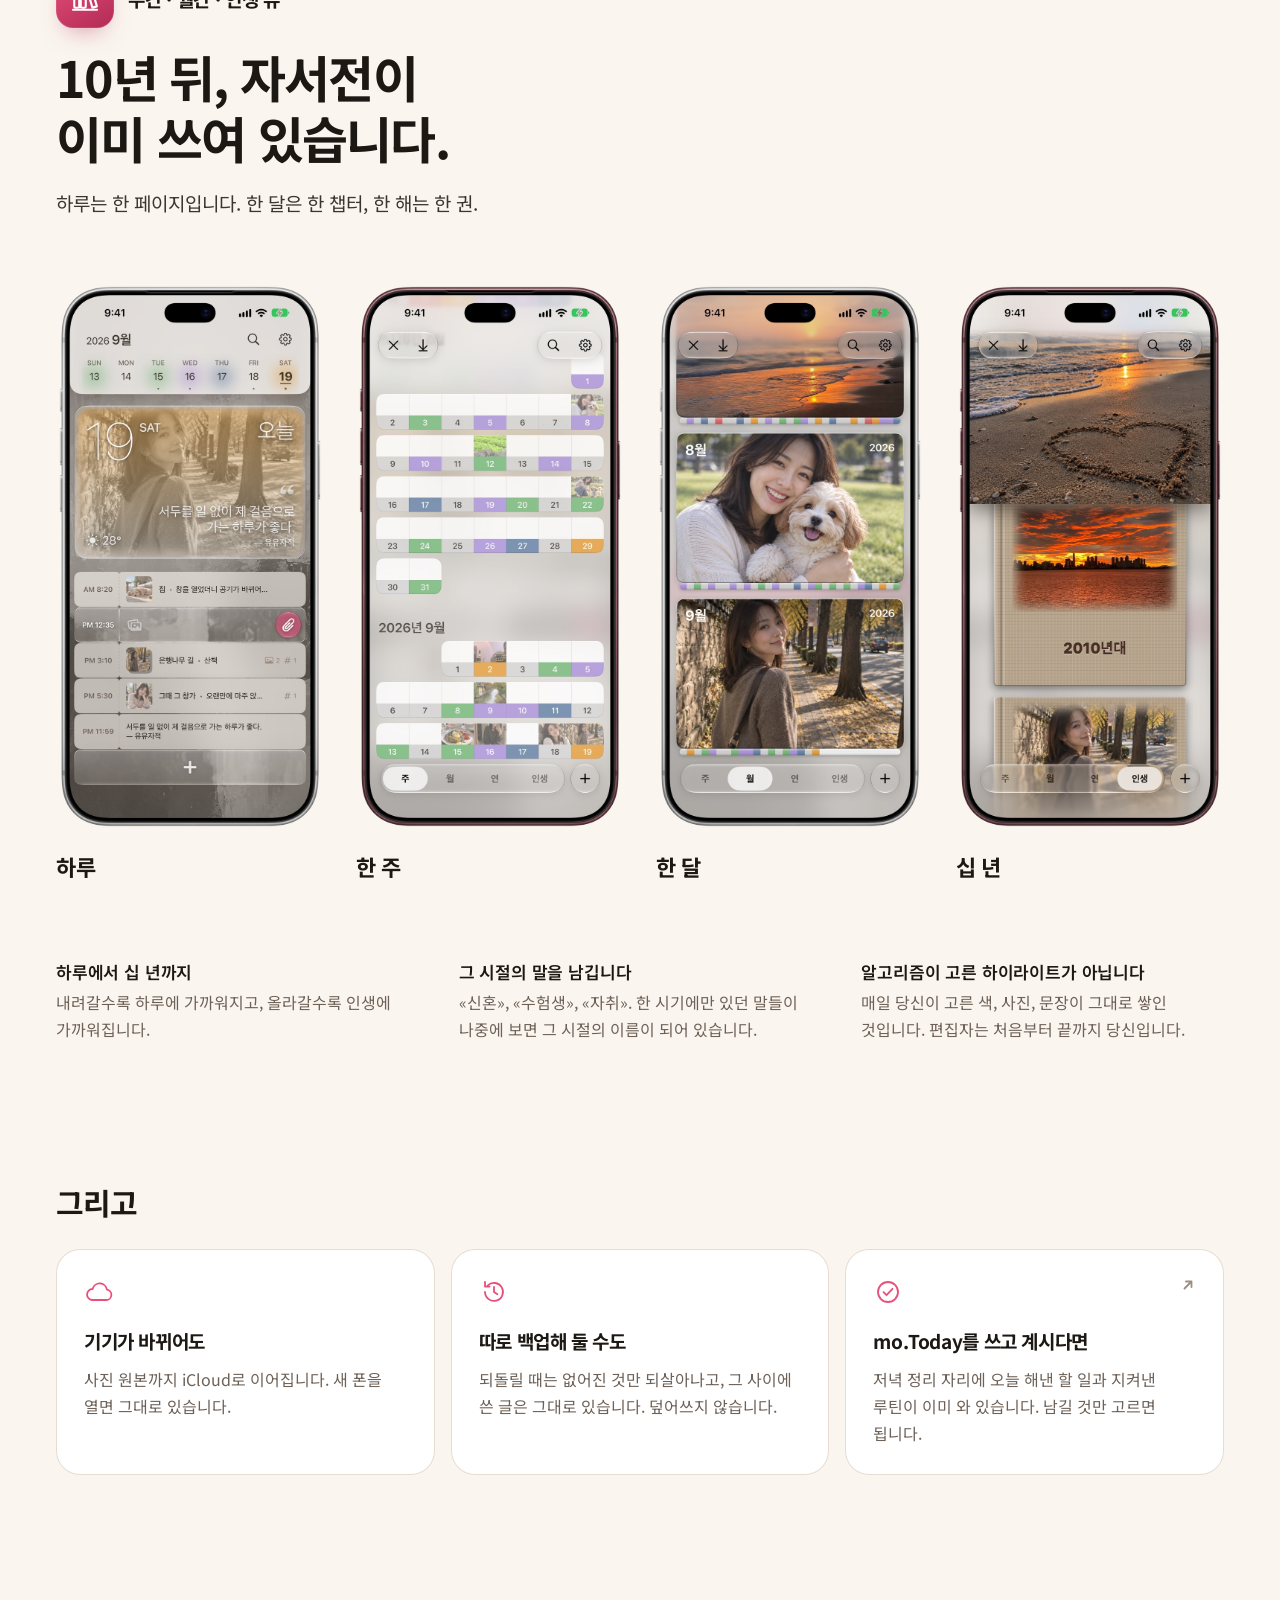
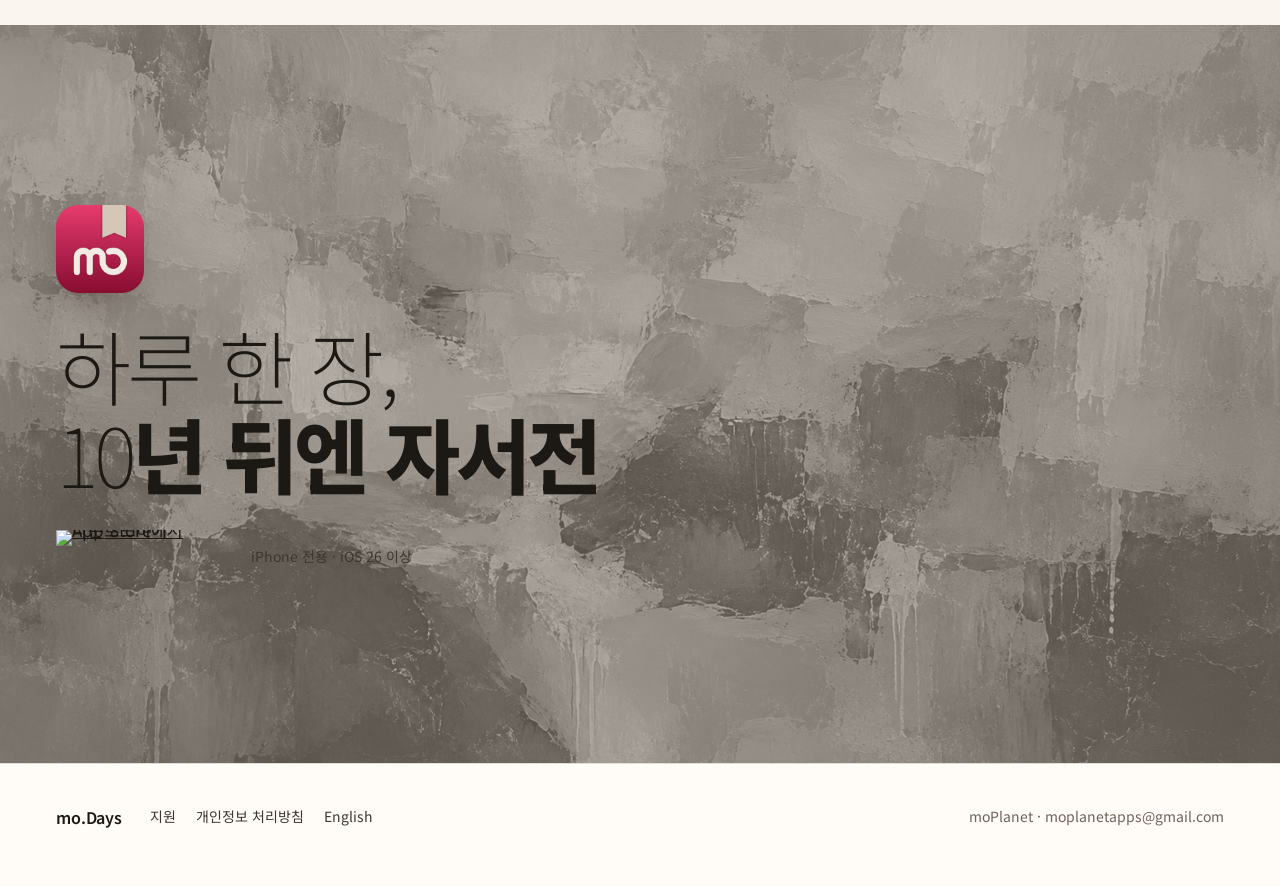
==== commit 796e9241: "첫 페이지 — 히어로에 두 장이 번갈아(«하루 한 장, 10년 뒤엔 자서전» + 인생 뷰의 책 두 권 / «화면은 단순합니다»), 하루 카드와 모먼트 사이에 쓰는 흐름 섹션(순간 " ====
--- a/index.html
+++ b/index.html
@@ -65,6 +65,10 @@
   --c-orange: #E29E3F;
   --c-red: #D96668;
   --c-purple: #AB93D7;
+  --endpaper: #CBB69B;    /* 인생 뷰 책 표지 — DaysColor.endpaper · linenWeft · linenWarp, 연대 글자 */
+  --weft: rgba(110, 90, 62, .16);
+  --warp: rgba(255, 255, 255, .20);
+  --bk-ink: #4A2E24;
   --sans: -apple-system, BlinkMacSystemFont, "SF Pro Display", "Apple SD Gothic Neo", "Noto Sans KR", "Malgun Gothic", sans-serif;
   --quote: "Superclarendon", "Rockwell", "Georgia", serif;
 }
@@ -77,6 +81,7 @@
     --night: #141311; --night-fg: #E3DDD7; --night-fg2: #867F78; --shadow: 0, 0, 0;
     --mark-a: #D45B78; --mark-b: #9A3451; --mark-glow: rgba(0, 0, 0, .55);
     --nav-bg: rgba(242, 235, 227, .95); --nav-fg: #1C1814; --nav-fg2: rgba(28, 24, 20, .72); --nav-line: rgba(0, 0, 0, .08); --nav-hover: rgba(0, 0, 0, .06);
+    --endpaper: #594A38; --weft: rgba(30, 23, 18, .30); --warp: rgba(255, 255, 255, .10); --bk-ink: #CBB69B;
     color-scheme: dark;
   }
 }
@@ -88,6 +93,7 @@
   --night: #141311; --night-fg: #E3DDD7; --night-fg2: #867F78; --shadow: 0, 0, 0;
   --mark-a: #D45B78; --mark-b: #9A3451; --mark-glow: rgba(0, 0, 0, .55);
   --nav-bg: rgba(242, 235, 227, .95); --nav-fg: #1C1814; --nav-fg2: rgba(28, 24, 20, .72); --nav-line: rgba(0, 0, 0, .08); --nav-hover: rgba(0, 0, 0, .06);
+  --endpaper: #594A38; --weft: rgba(30, 23, 18, .30); --warp: rgba(255, 255, 255, .10); --bk-ink: #CBB69B;
   color-scheme: dark;
 }
 
@@ -169,14 +175,13 @@
 }
 @media (min-width: 980px) { .hero .wrap { grid-template-columns: minmax(0, 1fr) minmax(0, 540px); gap: 72px; padding-block: 160px 96px; } }
 .eyebrow { font-size: 14px; font-weight: 600; color: var(--rose-deep); letter-spacing: .01em; }
-.hero .eyebrow { color: var(--fg2); }
-.hero h1 {
-  margin-top: 18px;
+.hero .hl {
   font-size: clamp(40px, 6.4vw, 84px); line-height: 1.1; letter-spacing: -.04em; color: var(--fg1);
   text-wrap: balance;
 }
-.hero h1 .thin { display: block; font-weight: 200; }
-.hero h1 .heavy { display: block; font-weight: 800; }
+.hero .hl .thin { display: block; font-weight: 200; }
+.hero .hl .heavy { display: block; font-weight: 800; }
+.hero .hl .ten { font-weight: 100; letter-spacing: -.06em; }
 .hero .lede { margin-top: 26px; max-width: 30em; font-size: clamp(17px, 1.6vw, 20px); line-height: 1.7; color: var(--fg2); }
 .get { margin-top: 36px; display: flex; flex-wrap: wrap; align-items: center; gap: 14px 20px; }
 .store {
@@ -189,6 +194,74 @@
 .store b { display: block; font-size: 19px; line-height: 1.2; font-weight: 600; letter-spacing: -.01em; }
 .meta { font-size: 14px; color: var(--fg3); }
 .hero .meta { color: var(--fg2); }
+
+/* 히어로 두 장 — 같은 칸에 겹쳐 두고 번갈아 보인다. 칸 높이는 큰 쪽을 따라 고정이라 바뀔 때 아래가 튀지 않는다.
+   글은 숨은 장도 읽기 도구에는 남기고(투명도만), 그림 쪽은 누를 것이 있어 숨은 장을 아예 감춘다. */
+.stack { display: grid; }
+.stack > .slide { grid-area: 1 / 1; min-width: 0; transition: opacity .8s ease, transform .8s ease, visibility 0s linear .8s; }
+.stack > .slide.on { transition: opacity .8s ease, transform .8s ease, visibility 0s; }
+.stack > .slide:not(.on) { opacity: 0; transform: translateY(8px); pointer-events: none; }
+.hero-copy .slide { align-self: end; }
+.hero-visual { width: 100%; max-width: 540px; justify-self: center; }
+.hero-visual > .slide { align-self: center; }
+.hero-visual > .slide:not(.on) { visibility: hidden; transform: scale(.985); }
+/* 장 표시 — 지금 장의 막대가 다 차면 다음 장으로. 누르면 그 장에 멈춘다(막대는 찬 채로) */
+.pager { --dwell: 7s; display: flex; margin: 22px 0 0 -7px; }
+.pager button { position: relative; width: 22px; height: 30px; padding: 0; border: 0; background: none; cursor: pointer; transition: width .4s ease; }
+.pager button::before, .pager button::after { content: ""; position: absolute; inset: 11px 7px; border-radius: 999px; }
+.pager button::before { background: color-mix(in srgb, var(--fg1) 26%, transparent); }
+.pager button::after { background: var(--fg1); transform-origin: left center; transform: scaleX(0); }
+.pager button[aria-current="true"] { width: 44px; }
+.pager button[aria-current="true"]::after { transform: none; }
+.pager.run button[aria-current="true"]::after { animation: pager-fill var(--dwell) linear both; }
+.pager.run.hold button::after, .pager.run.away button::after { animation-play-state: paused; }
+@keyframes pager-fill { from { transform: scaleX(0); } }
+
+/* 첫 장 — 인생 뷰의 서가. 책 표지는 앱의 LifeBookCover 값 그대로(표지 352pt 정사각 기준 비율:
+   책등 하이라이트 8 · 틈 4 · 홈 8 · 사진 자리 302×199(위 16, 왼쪽 34, 오른쪽 16) · 연대 27pt heavy · 모서리 6 · 리넨 결 6pt 간격).
+   책 사이 간격 20pt, 위 책은 사진 아랫부분부터 보이고 위로 사라진다 */
+.shelfwin {
+  container-type: inline-size; display: grid; justify-items: center;
+  -webkit-mask-image: linear-gradient(to bottom, transparent, #000 30%);
+  mask-image: linear-gradient(to bottom, transparent, #000 30%);
+}
+.book { container-type: inline-size; position: relative; width: 62cqw; aspect-ratio: 1; }
+.book.top { margin-top: -23.6cqw; }
+.book + .book { margin-top: 3.52cqw; margin-bottom: 4.7cqw; }
+.book .cover {
+  position: absolute; inset: 0; overflow: hidden; border-radius: 1.7cqw;
+  background:
+    linear-gradient(rgba(0, 0, 0, .1), rgba(0, 0, 0, .1)),
+    repeating-linear-gradient(to right, var(--warp) 0 1px, transparent 1px 6px),
+    repeating-linear-gradient(to bottom, var(--weft) 0 1px, transparent 1px 6px),
+    var(--endpaper);
+  box-shadow: 0 6px 16px rgba(0, 0, 0, .45);
+}
+.book .cover::before {   /* 책등 — 넓은 하이라이트 + 옴폭 패인 홈 */
+  content: ""; position: absolute; top: 0; bottom: 0; left: 0; width: 5.68cqw;
+  background:
+    linear-gradient(to right, rgba(255, 255, 255, .55), rgba(255, 255, 255, .2) 50%, transparent) 0 0 / 2.27cqw 100% no-repeat,
+    linear-gradient(to right, rgba(0, 0, 0, .38), transparent 50%, rgba(255, 255, 255, .32)) 3.41cqw 0 / 2.27cqw 100% no-repeat;
+}
+.book .cover::after {    /* 강하고 얇은 림 */
+  content: ""; position: absolute; inset: 0; border-radius: inherit; padding: 1px;
+  background: linear-gradient(to bottom, rgba(255, 255, 255, .55), rgba(255, 255, 255, .15) 20%, transparent 50%, rgba(0, 0, 0, .5));
+  -webkit-mask: linear-gradient(#000 0 0) content-box, linear-gradient(#000 0 0); -webkit-mask-composite: xor;
+  mask: linear-gradient(#000 0 0) content-box, linear-gradient(#000 0 0); mask-composite: exclude;
+}
+.book .bk-photo {
+  position: absolute; left: 9.66cqw; top: 4.55cqw; width: 85.8cqw; height: 56.65cqw;
+  object-fit: cover; object-position: var(--pos, 50% 50%);
+  -webkit-mask-image: linear-gradient(to right, transparent, #000 5.6%, #000 94.4%, transparent), linear-gradient(to bottom, transparent, #000 8.5%, #000 91.5%, transparent);
+  -webkit-mask-composite: source-in;
+  mask-image: linear-gradient(to right, transparent, #000 5.6%, #000 94.4%, transparent), linear-gradient(to bottom, transparent, #000 8.5%, #000 91.5%, transparent);
+  mask-composite: intersect;
+}
+.book .bk-year {
+  position: absolute; left: 9.66cqw; right: 4.55cqw; top: 61.2cqw; bottom: 0; display: grid; place-items: center;
+  font-size: 7.67cqw; font-weight: 800; color: var(--bk-ink);
+  text-shadow: 0 -1px 0 rgba(0, 0, 0, .8), 0 1px 0 rgba(255, 255, 255, .6);
+}
 
 /* 히어로 데모 — 주간 바 + 하루 카드 + 오늘의 색 */
 .demo { display: grid; gap: 14px; width: 100%; max-width: 540px; justify-self: center; }
@@ -298,6 +371,15 @@
 .trio-points { margin-top: 20px; display: grid; gap: 22px; }
 @media (min-width: 820px) { .trio-points { grid-template-columns: repeat(3, minmax(0, 1fr)); gap: 32px; } }
 .days .point p { color: var(--fg2); }
+
+/* ── 쓰는 흐름 — 기능을 하나씩 펴기 전에, 앱과 지내는 결을 먼저(남기고 · 정리하고 · 펼쳐보고) */
+.flow { padding-block: clamp(72px, 9vw, 120px) 0; }
+.flow-box { display: grid; gap: 12px; padding: 12px; border-radius: 28px; background: var(--surface); box-shadow: inset 0 0 0 1px var(--line); }
+@media (min-width: 760px) { .flow-box { grid-template-columns: repeat(3, minmax(0, 1fr)); gap: 16px; padding: 20px; } }
+.flow-box li { display: grid; justify-items: center; gap: 6px; padding: 26px 20px 28px; border-radius: 20px; background: var(--bg-alt); text-align: center; }
+.flow-box svg { width: 28px; height: 28px; margin-bottom: 8px; fill: none; stroke: var(--fg1); stroke-width: 1.7; stroke-linecap: round; stroke-linejoin: round; }
+.flow-box h3 { font-size: clamp(20px, 1.9vw, 24px); line-height: 1.35; font-weight: 700; letter-spacing: -.02em; color: var(--fg1); }
+.flow-box p { font-size: 16px; line-height: 1.6; color: var(--fg3); }
 
 /* ── 기능 표식 — 아이콘 타일 + 이름 */
 .mark { display: flex; align-items: center; gap: 14px; }
@@ -446,6 +528,11 @@
 .tile svg { width: 30px; height: 30px; color: var(--rose); margin-bottom: 8px; }
 .tile h3 { font-size: 19px; font-weight: 700; color: var(--fg1); letter-spacing: -.02em; }
 .tile p { font-size: 16px; line-height: 1.7; color: var(--fg3); }
+a.tile { position: relative; text-decoration: none; transition: transform .25s ease, box-shadow .25s ease; }
+a.tile:hover { transform: translateY(-3px); box-shadow: inset 0 0 0 1px var(--line), 0 18px 36px -22px rgba(var(--shadow), .45); }
+.tile svg.go { position: absolute; top: 26px; right: 26px; width: 20px; height: 20px; margin: 0; color: var(--fg4); transition: color .25s ease; }
+a.tile:hover svg.go { color: var(--rose); }
+.sr { position: absolute; width: 1px; height: 1px; margin: -1px; overflow: hidden; clip: rect(0 0 0 0); white-space: nowrap; }
 
 /* 맺음 */
 .closing .wrap { display: grid; justify-items: start; gap: 28px; padding-block: clamp(110px, 14vw, 180px); }
@@ -473,6 +560,7 @@
   .track { animation: none; }
   .marquee { overflow-x: auto; -webkit-mask-image: none; mask-image: none; }
   .daycard .tint { transition: none; }
+  .stack > .slide, .stack > .slide.on, .pager button { transition: none; }
 }
 </style>
 
@@ -494,52 +582,73 @@
   <div class="backdrop color">
     <section class="hero" aria-labelledby="hero-title">
       <div class="wrap">
-        <div>
-          <p class="eyebrow">하루 한 장, 10년 뒤엔 자서전</p>
-          <h1 id="hero-title"><span class="thin">화면은 단순합니다.</span><span class="heavy">그 뒤는 그렇지 않습니다.</span></h1>
-          <p class="lede">내가 이름 붙인 장소, 내 사람들, 그 순간의 기온까지 — 카드 한 장 뒤에 그날이 통째로 남습니다.</p>
+        <div class="hero-copy">
+          <div class="stack">
+            <div class="slide on" data-slide="0">
+              <h1 class="hl" id="hero-title"><span class="thin">하루 한 장,</span><span class="heavy"><span class="ten">10</span>년 뒤엔 자서전</span></h1>
+              <p class="lede">오늘 남긴 한 장이 쌓여, 언젠가 펼쳐 볼 한 권이 됩니다.</p>
+            </div>
+            <div class="slide" data-slide="1">
+              <p class="hl"><span class="thin">화면은 단순합니다.</span><span class="heavy">그 뒤는 그렇지 않습니다.</span></p>
+              <p class="lede">내가 이름 붙인 장소, 내 사람들, 그 순간의 기온까지 — 카드 한 장 뒤에 그날이 통째로 남습니다.</p>
+            </div>
+          </div>
           <div class="get" id="get">
             <a class="store-badge" href="https://apps.apple.com/kr/app/modays/id6817686720"><img src="https://toolbox.marketingtools.apple.com/api/v2/badges/download-on-the-app-store/black/ko-kr" alt="App Store에서 다운로드하기" width="175" height="54" loading="eager"></a>
             <span class="meta">iPhone 전용 · iOS 26 이상 · 한국어 · English</span>
           </div>
+          <div class="pager" id="pager" role="group" aria-label="첫 화면 두 장">
+            <button type="button" aria-label="하루 한 장, 10년 뒤엔 자서전" aria-current="true"></button>
+            <button type="button" aria-label="화면은 단순합니다" aria-current="false"></button>
+          </div>
         </div>
 
-        <div class="demo">
-          <div class="weekbar" aria-hidden="true">
-            <div><span class="wd-l">SUN</span><span class="wd-n" style="--g: var(--c-green)">13</span><span class="wd-dot none"></span></div>
-            <div><span class="wd-l">MON</span><span class="wd-n" style="--g: var(--c-red)">14</span><span class="wd-dot"></span></div>
-            <div><span class="wd-l">TUE</span><span class="wd-n" style="--g: var(--c-green)">15</span><span class="wd-dot"></span></div>
-            <div><span class="wd-l">WED</span><span class="wd-n" style="--g: var(--c-purple)">16</span><span class="wd-dot"></span></div>
-            <div><span class="wd-l">THU</span><span class="wd-n" style="--g: var(--c-bluegray)">17</span><span class="wd-dot"></span></div>
-            <div><span class="wd-l">FRI</span><span class="wd-n">18</span><span class="wd-dot"></span></div>
-            <div><span class="wd-l">SAT</span><span class="wd-n today" id="d19" style="--g: var(--c-orange)">19</span><span class="wd-dot"></span></div>
+        <div class="stack hero-visual">
+          <div class="slide on" data-slide="0">
+            <div class="shelfwin" role="img" aria-label="인생 뷰의 서가 — 2010년대 책 아래로 2020년대 책이 이어집니다. 2020년대 표지에는 은행나무 길의 사진이 있습니다.">
+              <div class="book top"><div class="cover"><img class="bk-photo" src="/img/p-sunset.jpg" alt="" style="--pos: 50% 62%"><span class="bk-year">2010년대</span></div></div>
+              <div class="book"><div class="cover"><img class="bk-photo" src="/img/p-ginkgo.jpg" alt="" style="--pos: 50% 28%"><span class="bk-year">2020년대</span></div></div>
+            </div>
           </div>
-
-          <div class="daycard" id="heroCard" data-color="orange" role="img" aria-label="하루 카드 — 19일 토요일 오늘, 은행나무 길의 사진에 오늘의 색이 스며 있고, '서두를 일 없이 제 걸음으로 가는 하루가 좋다'는 문장이 놓여 있습니다.">
-            <div class="face">
-              <img class="photo" src="/img/p-ginkgo.jpg" alt="" style="--pos: 50% 28%">
-              <div class="tint" data-c="bluegray" style="--c: var(--c-bluegray)"></div>
-              <div class="tint" data-c="green" style="--c: var(--c-green)"></div>
-              <div class="tint on" data-c="orange" style="--c: var(--c-orange)"></div>
-              <div class="tint" data-c="red" style="--c: var(--c-red)"></div>
-              <div class="tint" data-c="purple" style="--c: var(--c-purple)"></div>
-            </div>
-            <div class="content" aria-hidden="true">
-              <div class="dc-top"><span class="dc-num">19</span><span class="dc-wd">SAT</span><span class="dc-rel">오늘</span></div>
-              <div class="dc-bottom">
-                <span class="dc-wx"><svg viewBox="0 0 24 24" fill="none" stroke="currentColor" stroke-width="1.8" stroke-linecap="round"><circle cx="12" cy="12" r="4.2"/><path d="M12 2.5v2.2M12 19.3v2.2M2.5 12h2.2M19.3 12h2.2M5.3 5.3l1.6 1.6M17.1 17.1l1.6 1.6M5.3 18.7l1.6-1.6M17.1 6.9l1.6-1.6"/></svg>23°</span>
-                <div class="dc-q"><span class="g">“</span><p>서두를 일 없이 제 걸음으로 가는 하루가 좋다.</p><cite>— 유유자적</cite></div>
+          <div class="slide" data-slide="1">
+            <div class="demo">
+              <div class="weekbar" aria-hidden="true">
+                <div><span class="wd-l">SUN</span><span class="wd-n" style="--g: var(--c-green)">13</span><span class="wd-dot none"></span></div>
+                <div><span class="wd-l">MON</span><span class="wd-n" style="--g: var(--c-red)">14</span><span class="wd-dot"></span></div>
+                <div><span class="wd-l">TUE</span><span class="wd-n" style="--g: var(--c-green)">15</span><span class="wd-dot"></span></div>
+                <div><span class="wd-l">WED</span><span class="wd-n" style="--g: var(--c-purple)">16</span><span class="wd-dot"></span></div>
+                <div><span class="wd-l">THU</span><span class="wd-n" style="--g: var(--c-bluegray)">17</span><span class="wd-dot"></span></div>
+                <div><span class="wd-l">FRI</span><span class="wd-n">18</span><span class="wd-dot"></span></div>
+                <div><span class="wd-l">SAT</span><span class="wd-n today" id="d19" style="--g: var(--c-orange)">19</span><span class="wd-dot"></span></div>
+              </div>
+
+              <div class="daycard" id="heroCard" data-color="orange" role="img" aria-label="하루 카드 — 19일 토요일 오늘, 은행나무 길의 사진에 오늘의 색이 스며 있고, '서두를 일 없이 제 걸음으로 가는 하루가 좋다'는 문장이 놓여 있습니다.">
+                <div class="face">
+                  <img class="photo" src="/img/p-ginkgo.jpg" alt="" style="--pos: 50% 28%">
+                  <div class="tint" data-c="bluegray" style="--c: var(--c-bluegray)"></div>
+                  <div class="tint" data-c="green" style="--c: var(--c-green)"></div>
+                  <div class="tint on" data-c="orange" style="--c: var(--c-orange)"></div>
+                  <div class="tint" data-c="red" style="--c: var(--c-red)"></div>
+                  <div class="tint" data-c="purple" style="--c: var(--c-purple)"></div>
+                </div>
+                <div class="content" aria-hidden="true">
+                  <div class="dc-top"><span class="dc-num">19</span><span class="dc-wd">SAT</span><span class="dc-rel">오늘</span></div>
+                  <div class="dc-bottom">
+                    <span class="dc-wx"><svg viewBox="0 0 24 24" fill="none" stroke="currentColor" stroke-width="1.8" stroke-linecap="round"><circle cx="12" cy="12" r="4.2"/><path d="M12 2.5v2.2M12 19.3v2.2M2.5 12h2.2M19.3 12h2.2M5.3 5.3l1.6 1.6M17.1 17.1l1.6 1.6M5.3 18.7l1.6-1.6M17.1 6.9l1.6-1.6"/></svg>23°</span>
+                    <div class="dc-q"><span class="g">“</span><p>서두를 일 없이 제 걸음으로 가는 하루가 좋다.</p><cite>— 유유자적</cite></div>
+                  </div>
+                </div>
+              </div>
+
+              <div class="swatches" role="group" aria-label="오늘의 색">
+                <span class="swatches-label">오늘의 색</span>
+                <button class="swatch" type="button" id="sw-bluegray" aria-label="청회색" aria-pressed="false" style="--sw: var(--c-bluegray)"></button>
+                <button class="swatch" type="button" id="sw-green" aria-label="초록" aria-pressed="false" style="--sw: var(--c-green)"></button>
+                <button class="swatch" type="button" id="sw-orange" aria-label="주황" aria-pressed="true" style="--sw: var(--c-orange)"></button>
+                <button class="swatch" type="button" id="sw-red" aria-label="빨강" aria-pressed="false" style="--sw: var(--c-red)"></button>
+                <button class="swatch" type="button" id="sw-purple" aria-label="보라" aria-pressed="false" style="--sw: var(--c-purple)"></button>
               </div>
             </div>
-          </div>
-
-          <div class="swatches" role="group" aria-label="오늘의 색">
-            <span class="swatches-label">오늘의 색</span>
-            <button class="swatch" type="button" id="sw-bluegray" aria-label="청회색" aria-pressed="false" style="--sw: var(--c-bluegray)"></button>
-            <button class="swatch" type="button" id="sw-green" aria-label="초록" aria-pressed="false" style="--sw: var(--c-green)"></button>
-            <button class="swatch" type="button" id="sw-orange" aria-label="주황" aria-pressed="true" style="--sw: var(--c-orange)"></button>
-            <button class="swatch" type="button" id="sw-red" aria-label="빨강" aria-pressed="false" style="--sw: var(--c-red)"></button>
-            <button class="swatch" type="button" id="sw-purple" aria-label="보라" aria-pressed="false" style="--sw: var(--c-purple)"></button>
           </div>
         </div>
       </div>
@@ -614,6 +723,17 @@
     </section>
   </div>
 
+  <section class="flow" aria-labelledby="flow-title">
+    <div class="wrap">
+      <h2 class="sr" id="flow-title">moDays를 쓰는 흐름</h2>
+      <ol class="flow-box">
+        <li><svg viewBox="0 0 24 24" aria-hidden="true"><path d="M4.8 7.2h2.6l1.6-2.4h6l1.6 2.4h2.6a1.9 1.9 0 0 1 1.9 1.9v8.6a1.9 1.9 0 0 1-1.9 1.9H4.8a1.9 1.9 0 0 1-1.9-1.9V9.1a1.9 1.9 0 0 1 1.9-1.9Z"/><circle cx="12" cy="13.2" r="3.5"/></svg><h3>순간 포착</h3><p>부담 없이 남기고</p></li>
+        <li><svg viewBox="0 0 24 24" aria-hidden="true"><path d="M8 3v3M12 3v3M16 3v3"/><path d="M18.6 10.4V6.4a1.9 1.9 0 0 0-1.9-1.9H7.3a1.9 1.9 0 0 0-1.9 1.9v13.2a1.9 1.9 0 0 0 1.9 1.9h3.9"/><path d="M8.6 10h6.8M8.6 13.4h4.4M8.6 16.8h2.2"/><path d="M20.3 13.7a1.55 1.55 0 0 0-2.2-2.2l-4.9 4.9-.7 2.9 2.9-.7Z"/></svg><h3>하루 완성</h3><p>여유 있을 때 정리하고</p></li>
+        <li><svg viewBox="0 0 24 24" aria-hidden="true"><path d="M12 9.4v11"/><path d="M3.2 5.6h5a3.8 3.8 0 0 1 3.8 3.8 3.8 3.8 0 0 1 3.8-3.8h5v12.6h-5.6a3.2 3.2 0 0 0-3.2 2.2 3.2 3.2 0 0 0-3.2-2.2H3.2Z"/></svg><h3>인생 기록</h3><p>언제든 다시 펼쳐보고</p></li>
+      </ol>
+    </div>
+  </section>
+
   <section class="feature" aria-labelledby="f2-title">
     <div class="wrap split">
       <div class="copy">
@@ -786,10 +906,11 @@
           <svg viewBox="0 0 30 30" fill="none" stroke="currentColor" stroke-width="1.8" stroke-linecap="round" stroke-linejoin="round" aria-hidden="true"><path d="M6 15a9 9 0 1 0 2.6-6.4"/><path d="M6 5v4.6h4.6"/><path d="M15 10v5l3.4 2.2"/></svg>
           <h3>따로 백업해 둘 수도</h3><p>되돌릴 때는 없어진 것만 되살아나고, 그 사이에 쓴 글은 그대로 있습니다. 덮어쓰지 않습니다.</p>
         </div>
-        <div class="tile">
+        <a class="tile" href="https://apps.apple.com/kr/app/mo-today/id6779920807">
           <svg viewBox="0 0 30 30" fill="none" stroke="currentColor" stroke-width="1.8" stroke-linecap="round" stroke-linejoin="round" aria-hidden="true"><circle cx="15" cy="15" r="10"/><path d="m10.5 15.2 3 3 6-6.4"/></svg>
-          <h3>mo.Today를 쓰고 계시다면</h3><p>저녁 정리 자리에 오늘 해낸 할 일과 지켜낸 루틴이 이미 와 있습니다. 남길 것만 고르면 됩니다.</p>
-        </div>
+          <svg class="go" viewBox="0 0 20 20" fill="none" stroke="currentColor" stroke-width="1.8" stroke-linecap="round" stroke-linejoin="round" aria-hidden="true"><path d="M6.5 13.5l7-7M8 6.5h5.5V12"/></svg>
+          <h3>mo.Today를 쓰고 계시다면</h3><p>저녁 정리 자리에 오늘 해낸 할 일과 지켜낸 루틴이 이미 와 있습니다. 남길 것만 고르면 됩니다.</p><span class="sr">App Store에서 mo.Today 보기</span>
+        </a>
       </div>
     </div>
   </section>
@@ -838,12 +959,32 @@
   }
   buttons.forEach((b, i) => b.addEventListener("click", () => {
     if (timer) { clearInterval(timer); timer = null; }
+    document.getElementById("pager").classList.remove("run");
     setColor(i);
   }));
   const calm = window.matchMedia("(prefers-reduced-motion: reduce)").matches;
   if (!calm) {
     timer = setInterval(() => { if (!document.hidden) setColor((idx + 1) % order.length); }, 3400);
   }
+
+  // 첫 화면 두 장 — 지금 장의 막대가 다 차면 다음 장으로 넘어가고, 점을 누르면 그 장에 멈춘다.
+  // 키보드로 히어로 안에 들어와 있거나 화면 밖으로 지나갔으면 막대도 쉰다.
+  const hero = document.querySelector(".hero");
+  const pager = document.getElementById("pager");
+  const dots = [...pager.querySelectorAll("button")];
+  const slides = [...hero.querySelectorAll("[data-slide]")];
+  let cur = 0;
+  function show(i) {
+    cur = i;
+    slides.forEach(s => s.classList.toggle("on", Number(s.dataset.slide) === i));
+    dots.forEach((d, j) => d.setAttribute("aria-current", String(j === i)));
+  }
+  dots.forEach((d, i) => d.addEventListener("click", () => { pager.classList.remove("run"); show(i); }));
+  pager.addEventListener("animationend", () => { if (pager.classList.contains("run")) show((cur + 1) % dots.length); });
+  hero.addEventListener("focusin", () => pager.classList.add("hold"));
+  hero.addEventListener("focusout", () => pager.classList.remove("hold"));
+  new IntersectionObserver(([e]) => pager.classList.toggle("away", !e.isIntersecting)).observe(hero);
+  if (!calm) pager.classList.add("run");
 
   // 하루 카드 흐름 — 끊김 없이 돌도록 한 벌을 더 붙인다(읽기 도구에는 숨김).
   const track = document.getElementById("track");
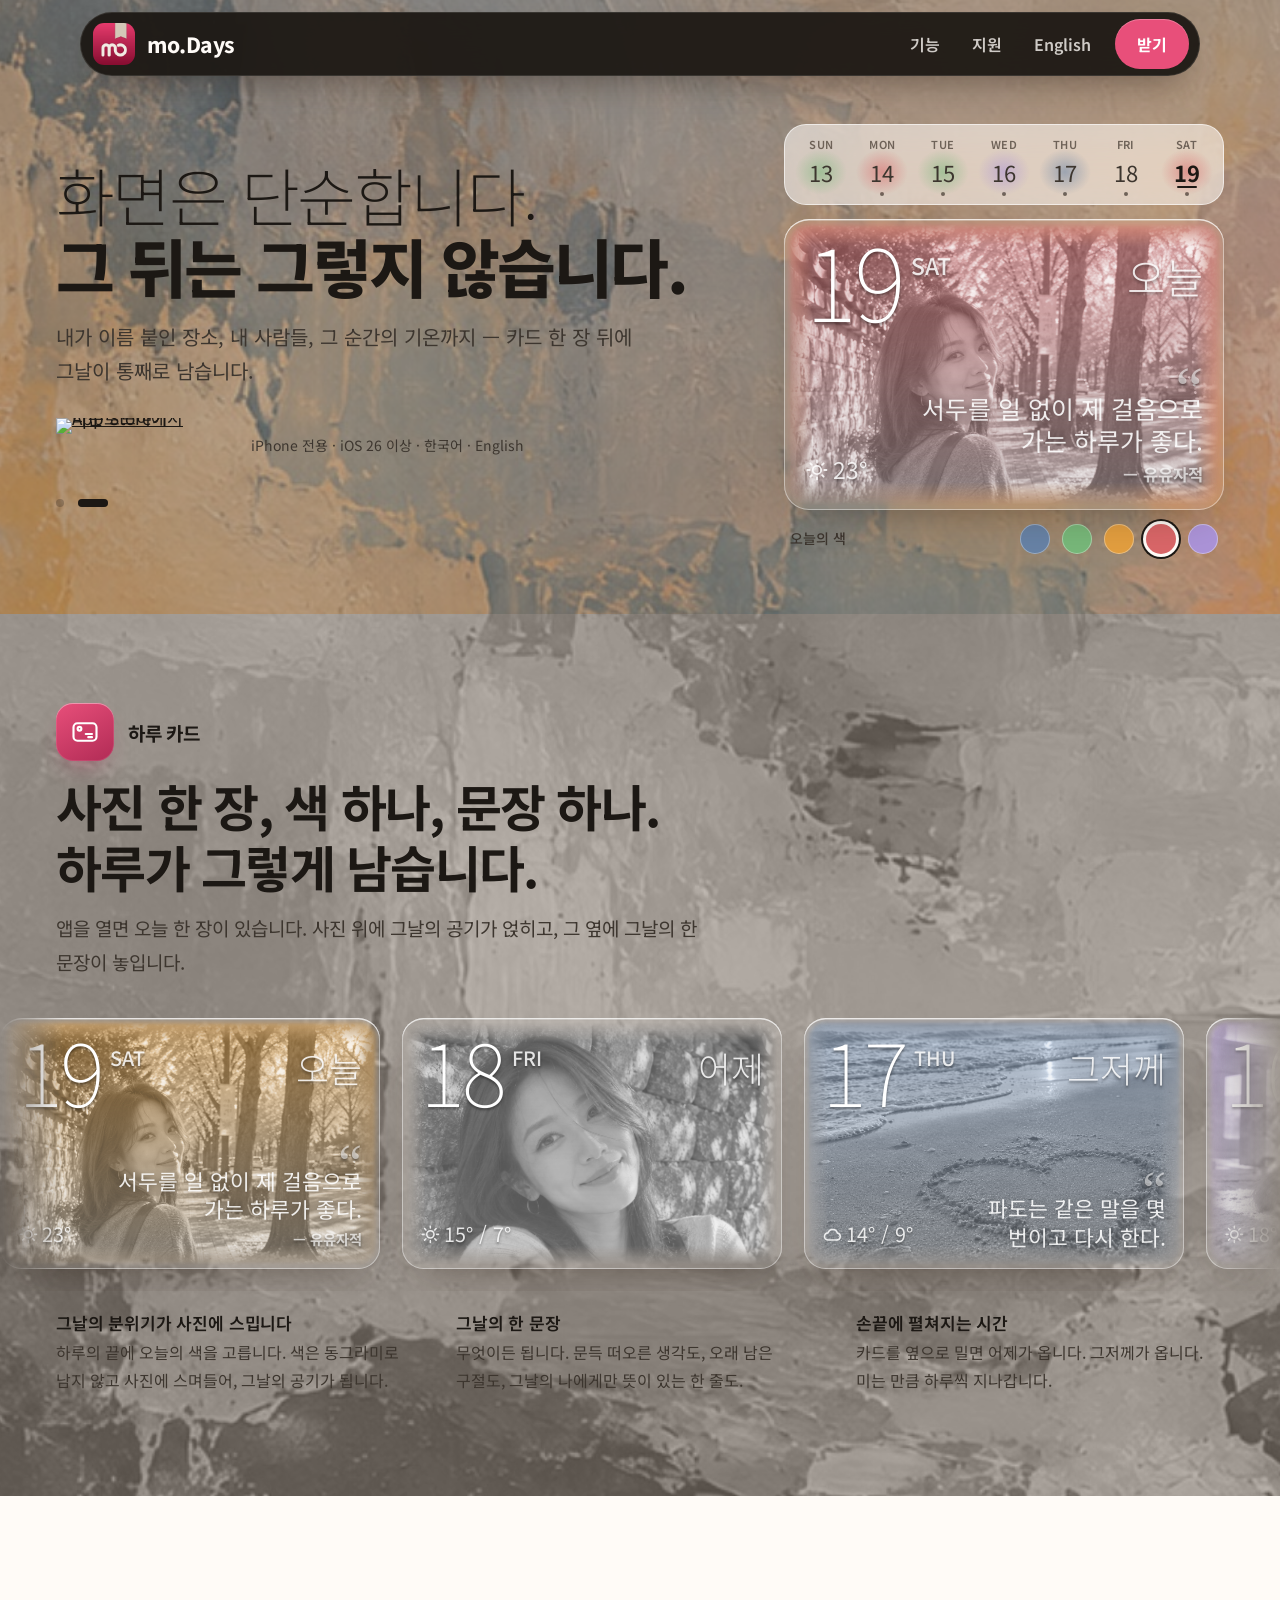
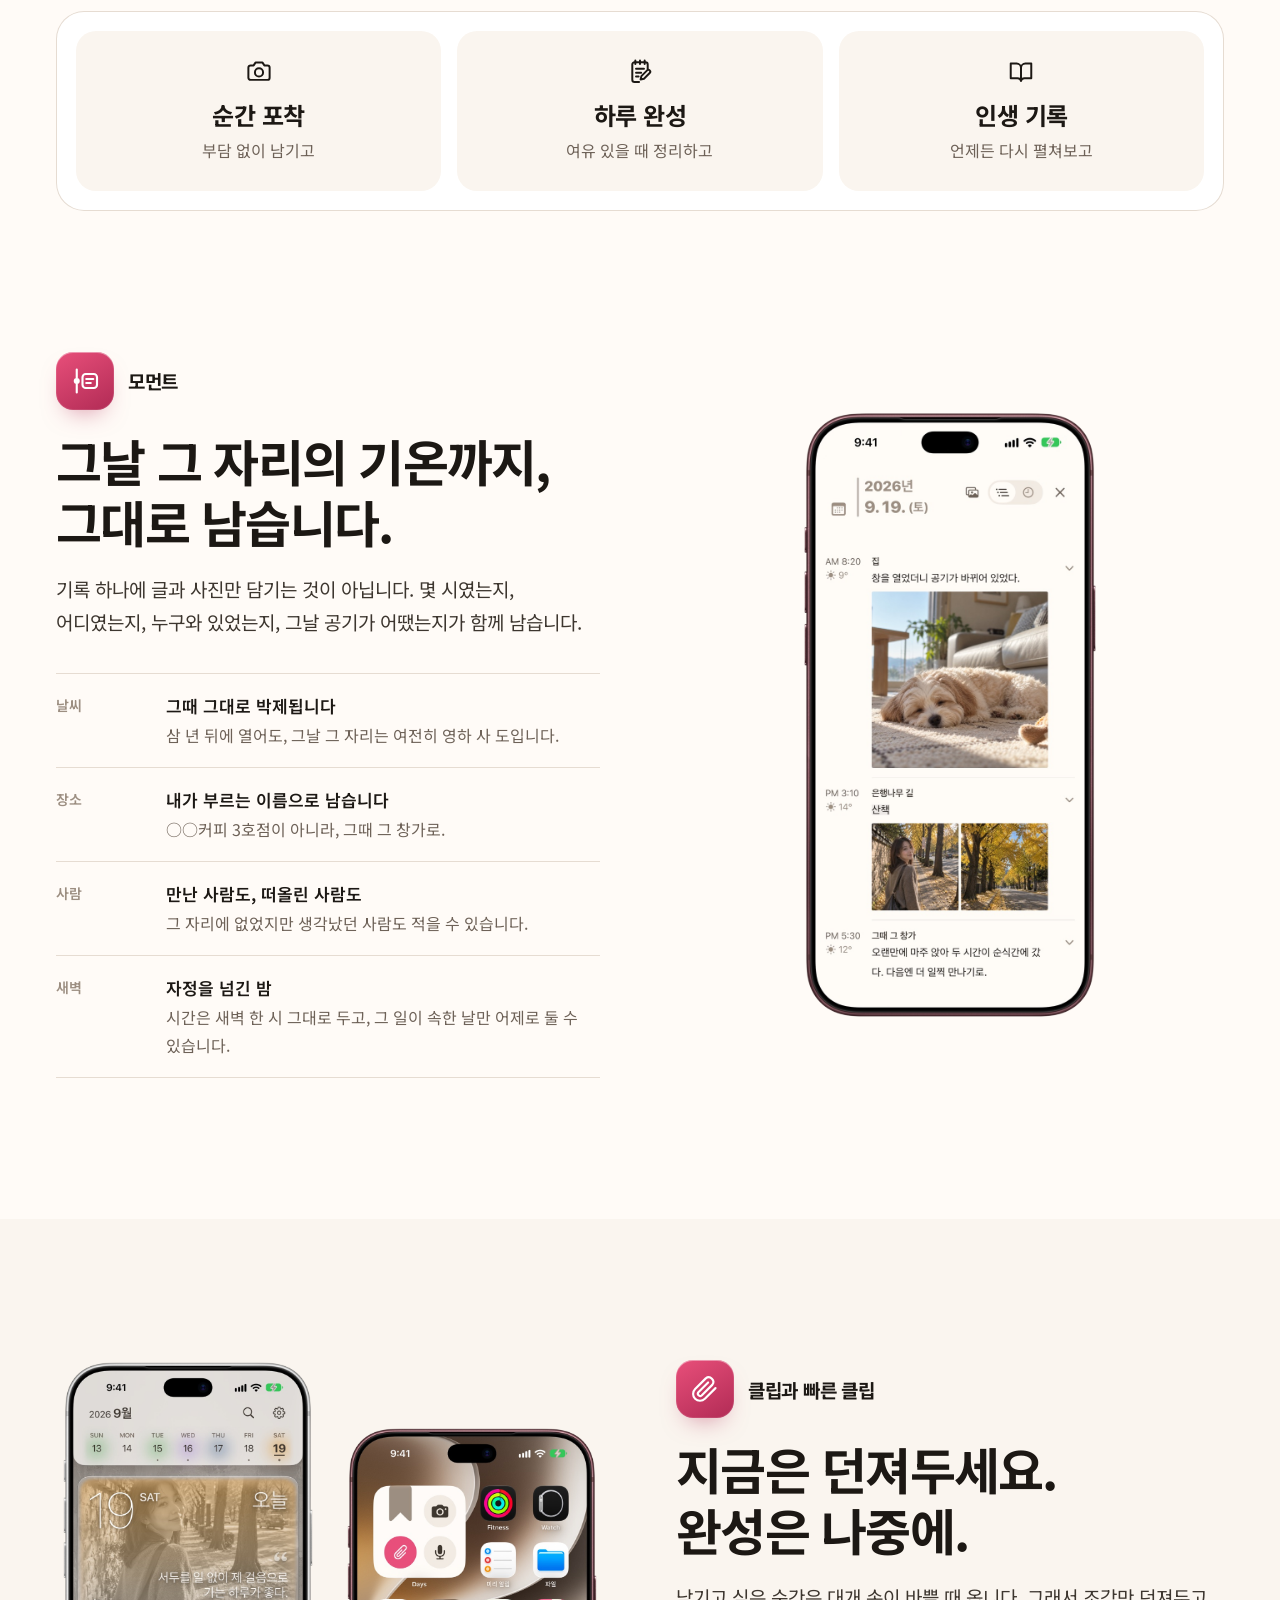
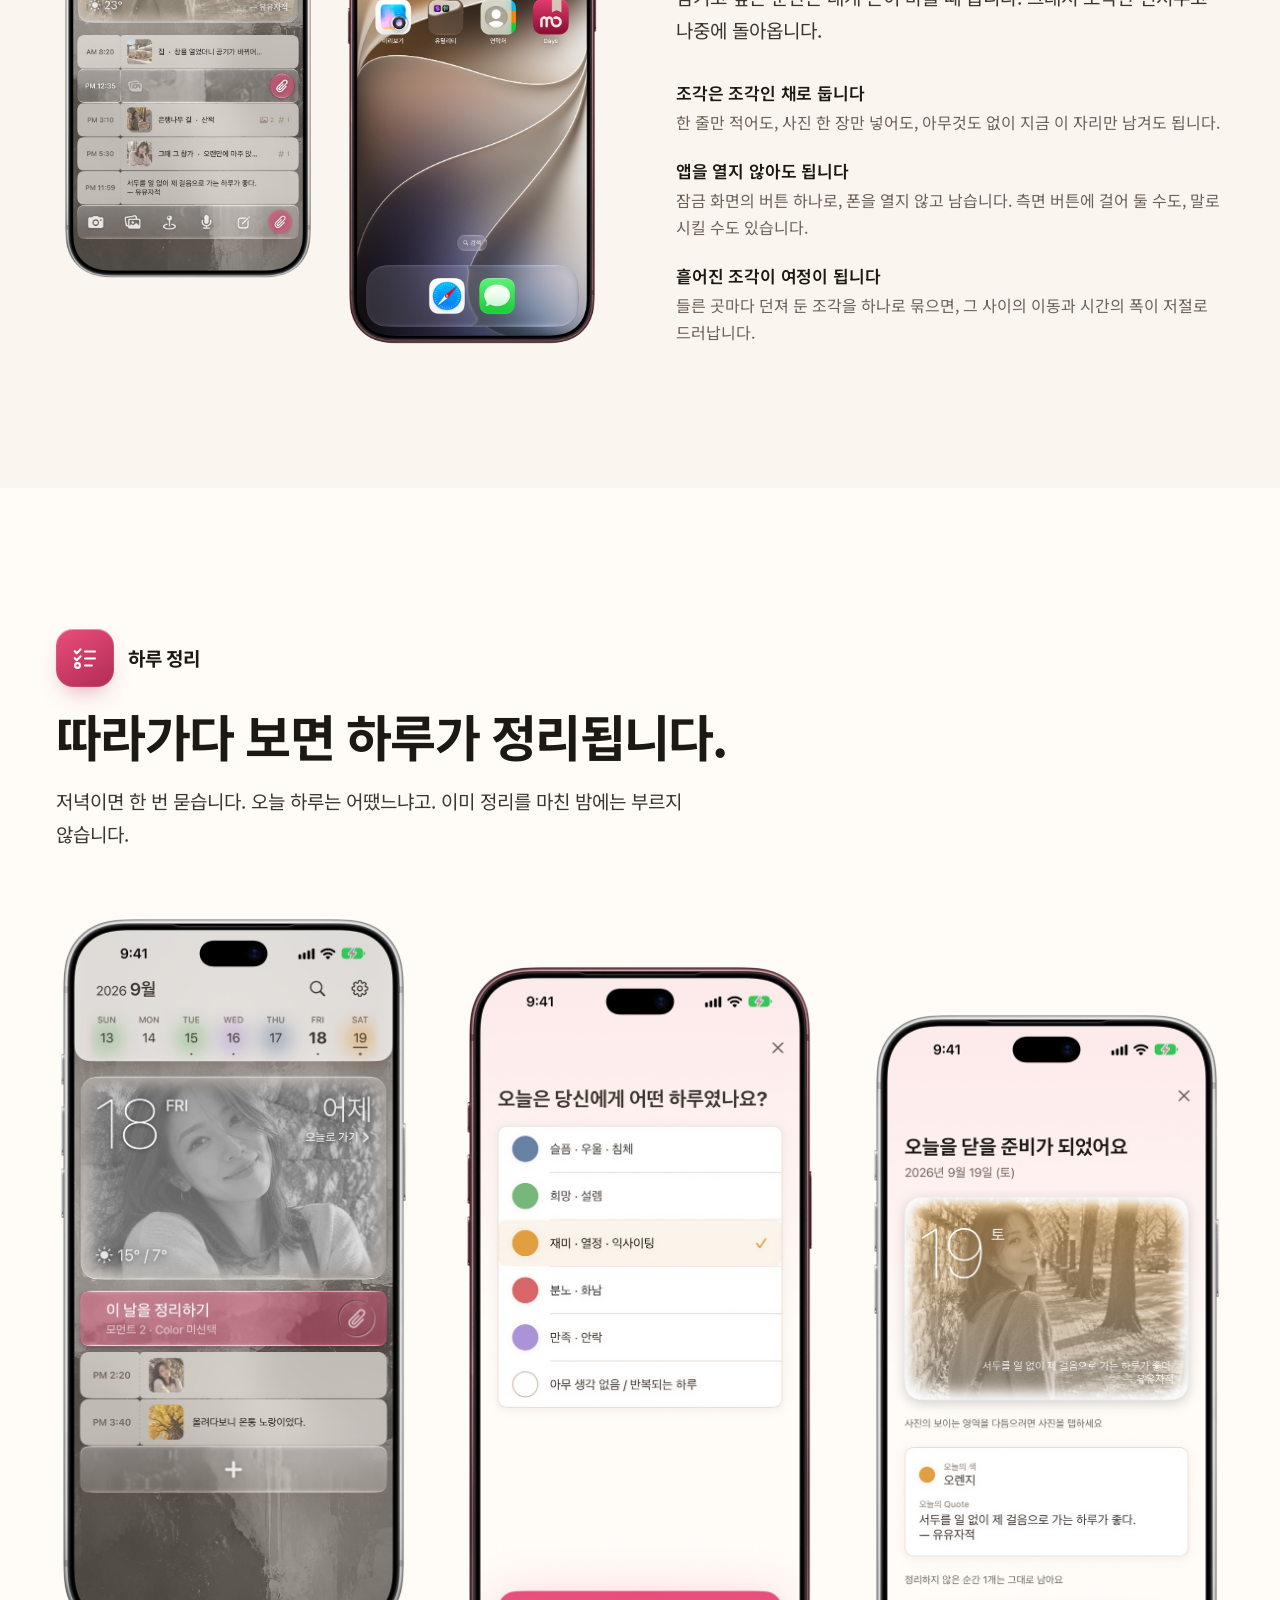
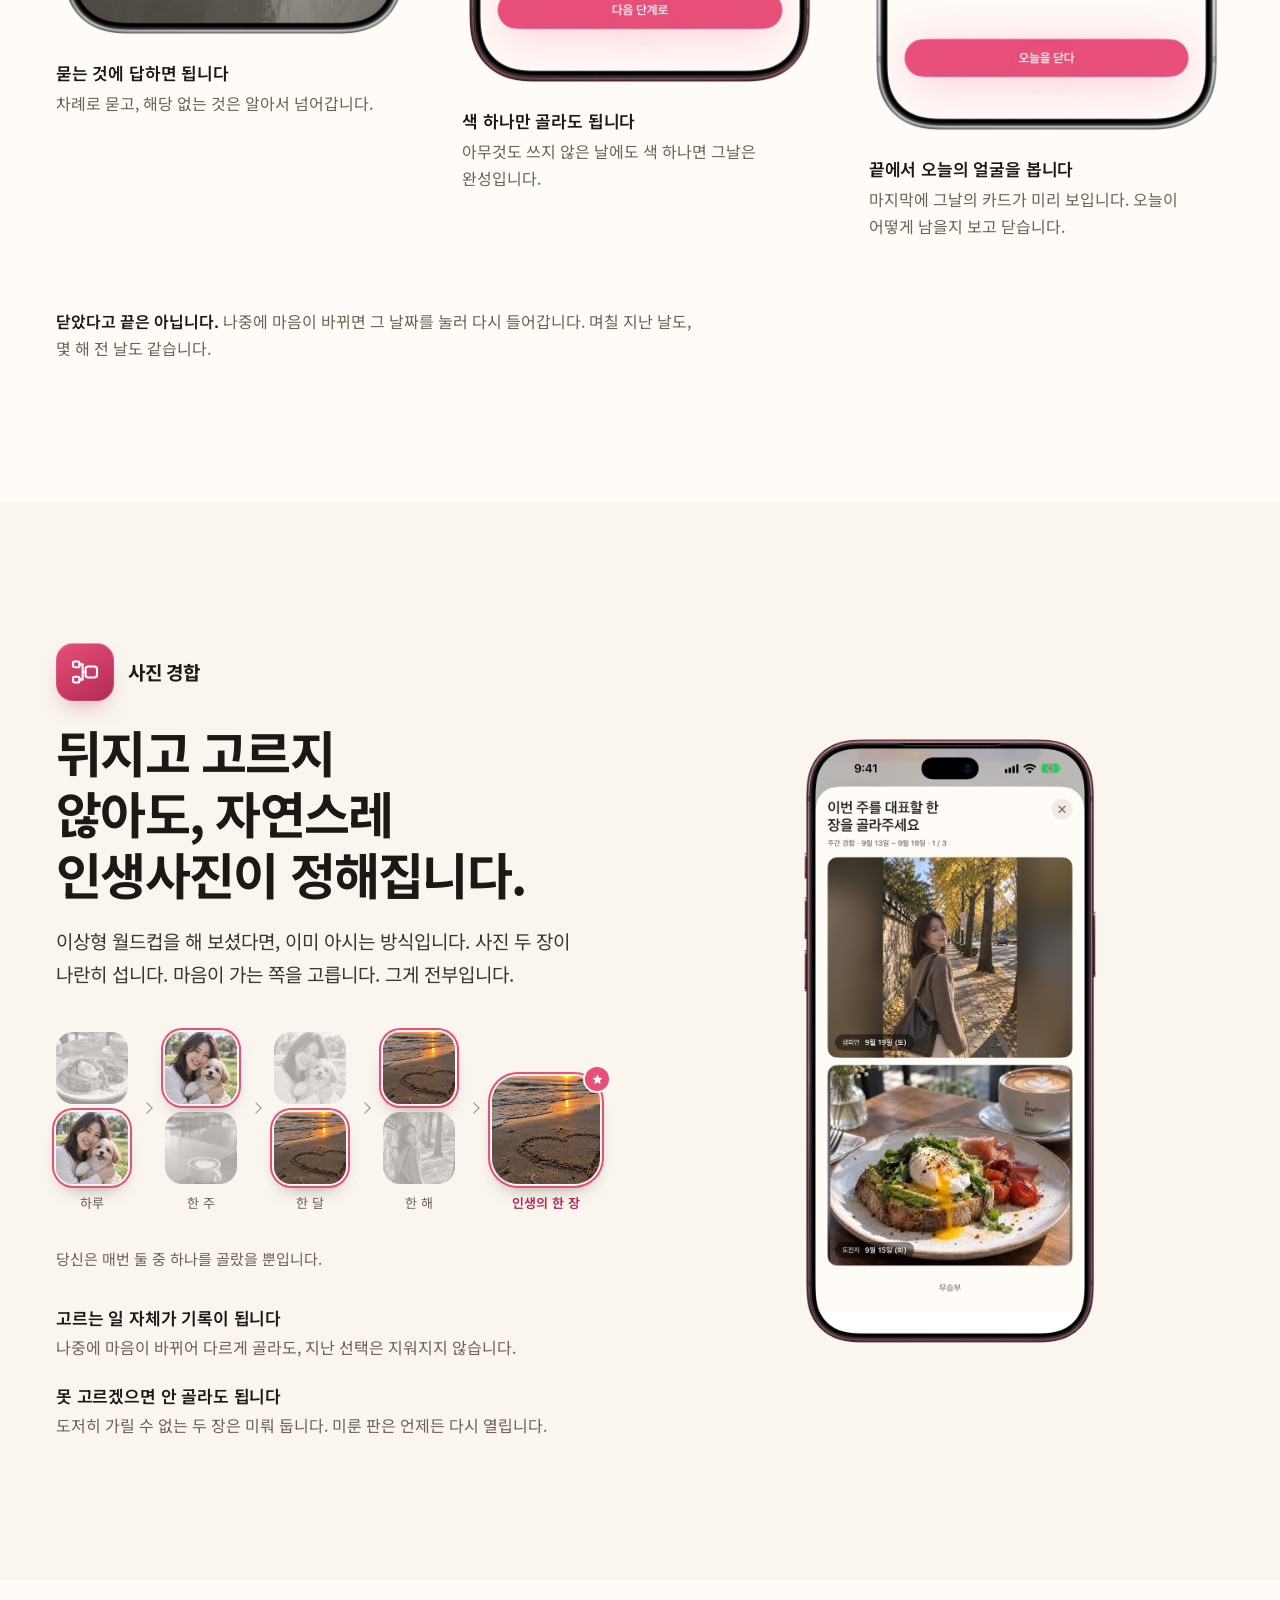
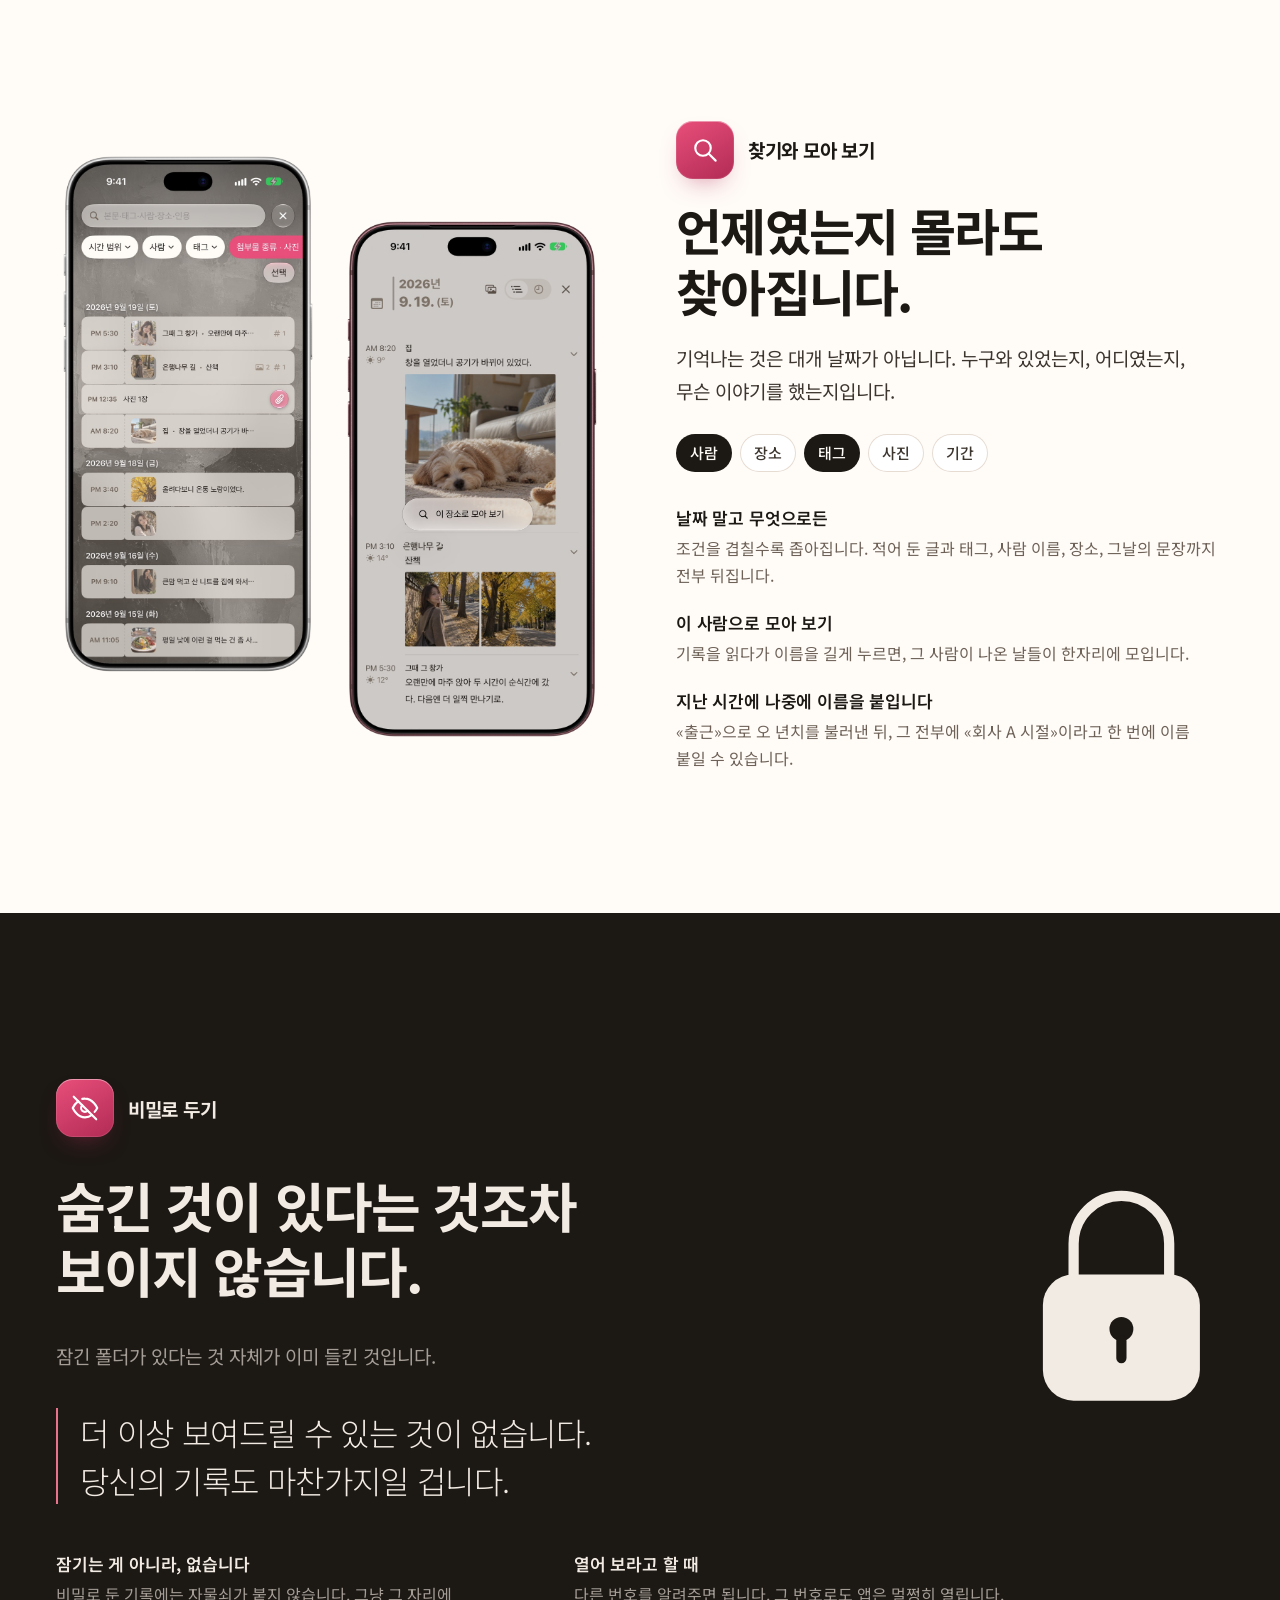
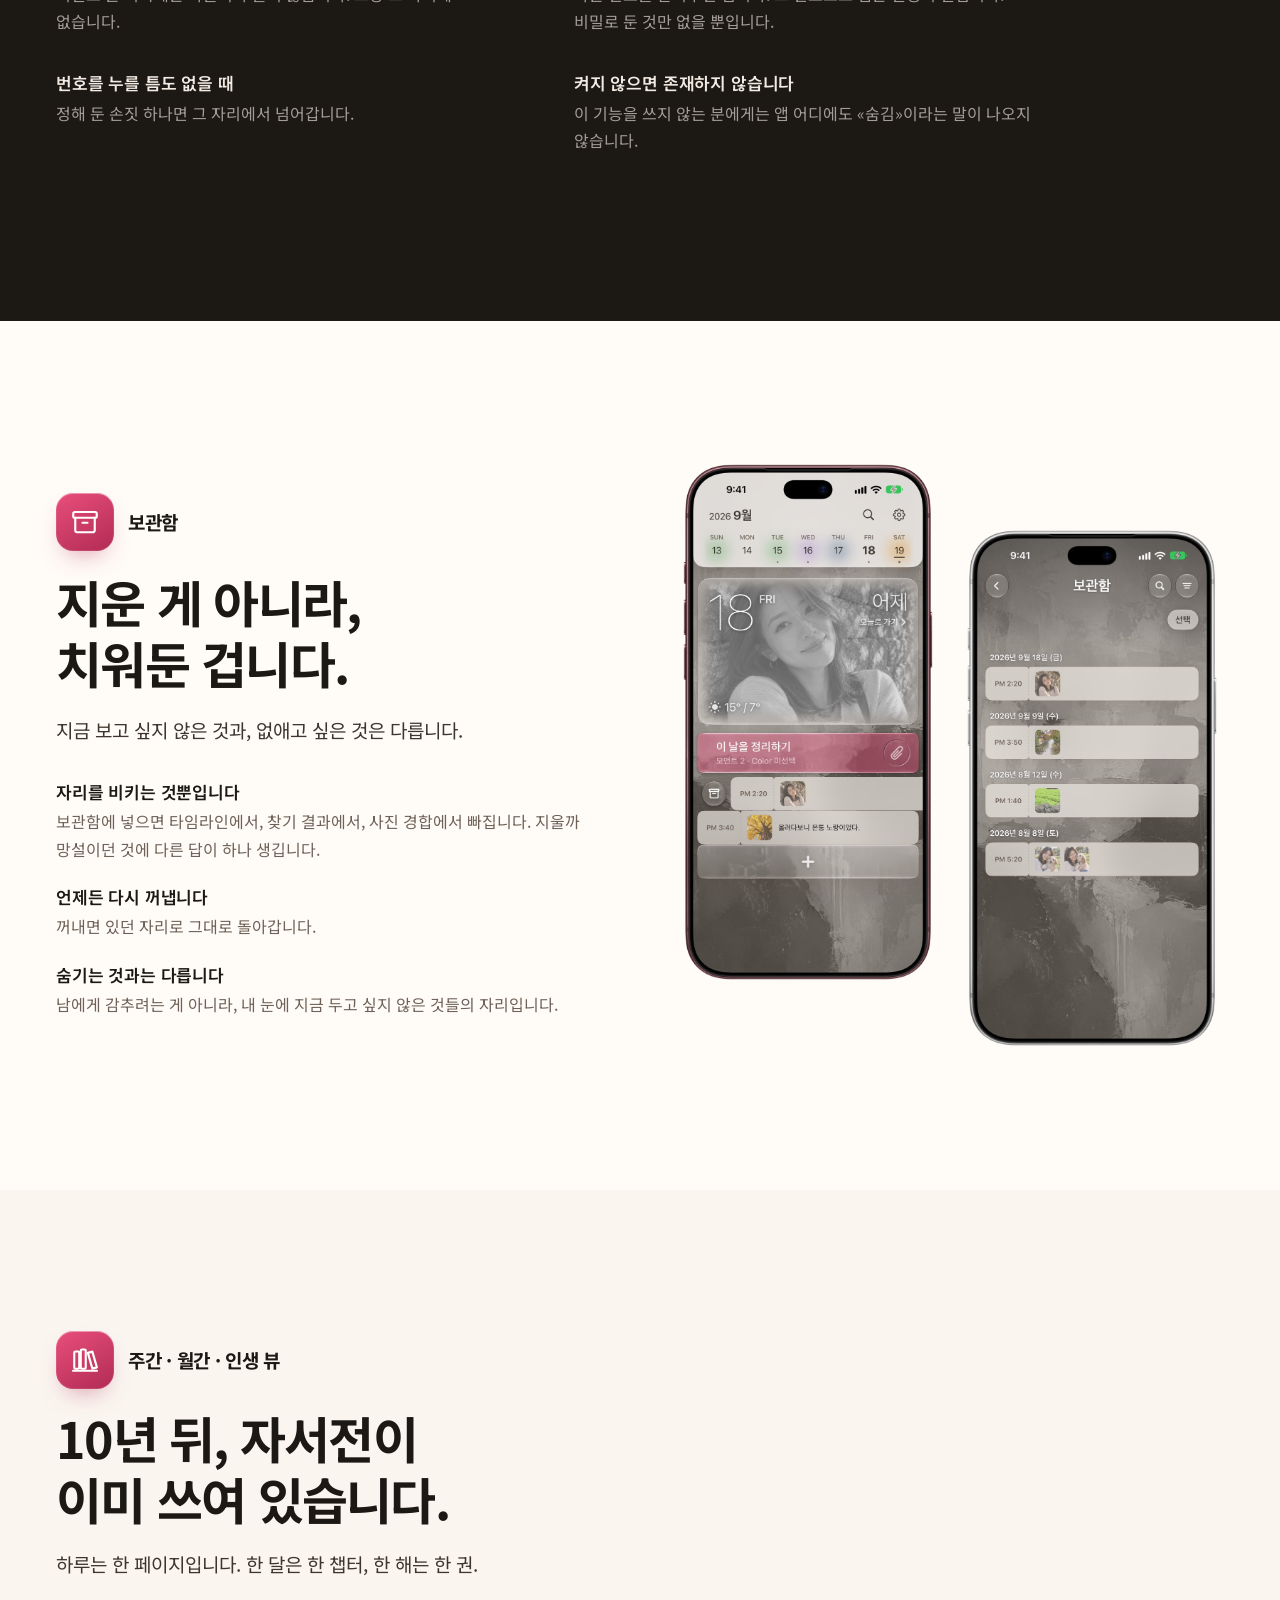
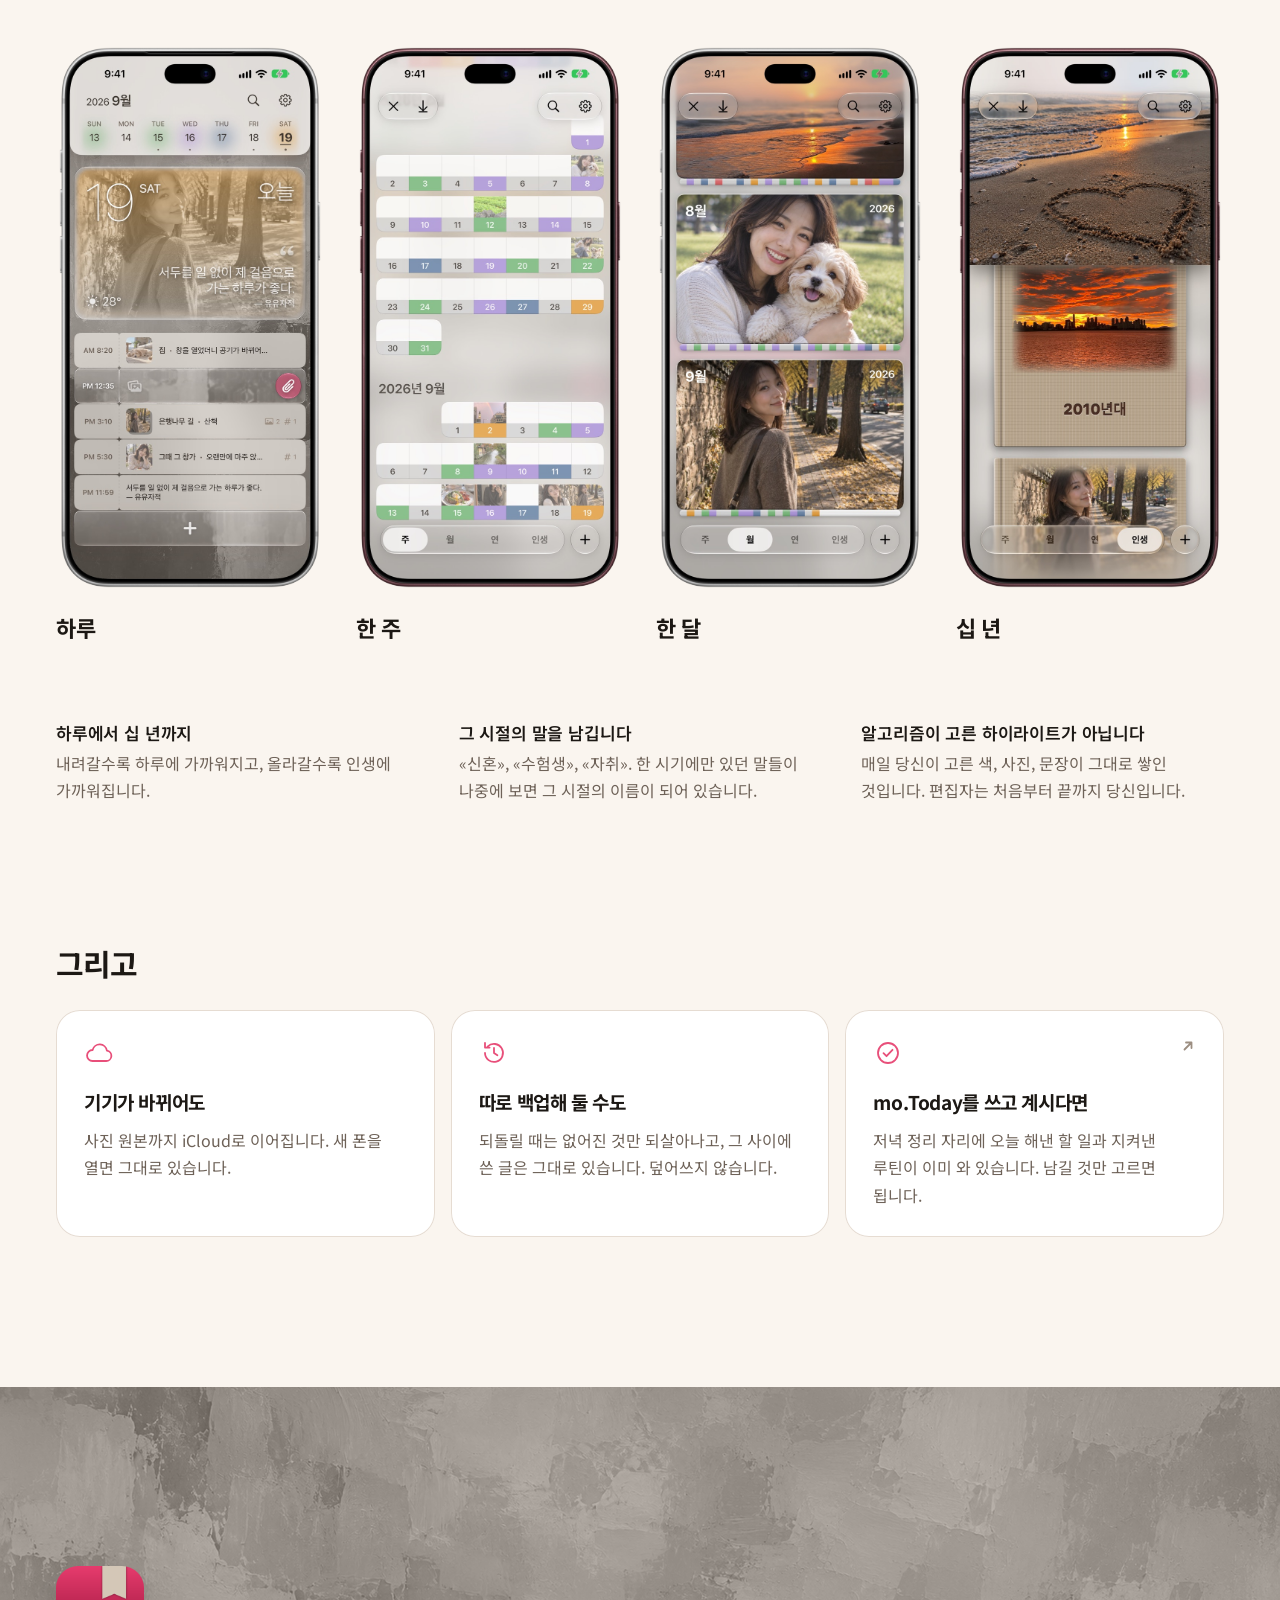
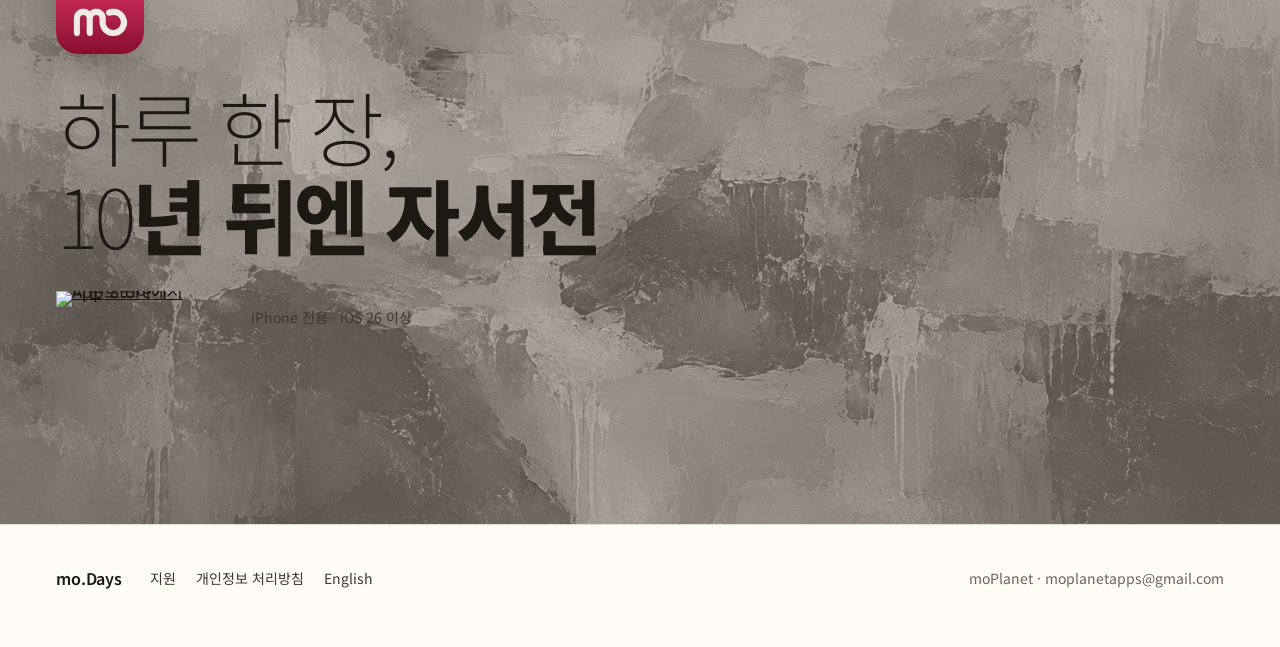
==== commit 6f220b2e: "첫 페이지 히어로를 줄여 첫 화면에 하루 카드까지 — 첫 장의 책은 2020년대 한 권으로, 그림 칸 540 → 440px, 제목 최대 84 → 68px(둘째 장 제목 네 줄 → " ====
--- a/index.html
+++ b/index.html
@@ -170,20 +170,20 @@
 
 /* ── 히어로 */
 .hero .wrap {
-  display: grid; gap: 48px; align-items: center;
-  padding-block: 132px 72px;
-}
-@media (min-width: 980px) { .hero .wrap { grid-template-columns: minmax(0, 1fr) minmax(0, 540px); gap: 72px; padding-block: 160px 96px; } }
+  display: grid; gap: 40px; align-items: center;
+  padding-block: 116px 56px;
+}
+@media (min-width: 980px) { .hero .wrap { grid-template-columns: minmax(0, 1fr) minmax(0, 440px); gap: 72px; padding-block: 124px 60px; } }
 .eyebrow { font-size: 14px; font-weight: 600; color: var(--rose-deep); letter-spacing: .01em; }
 .hero .hl {
-  font-size: clamp(40px, 6.4vw, 84px); line-height: 1.1; letter-spacing: -.04em; color: var(--fg1);
+  font-size: clamp(40px, 5vw, 68px); line-height: 1.1; letter-spacing: -.04em; color: var(--fg1);
   text-wrap: balance;
 }
 .hero .hl .thin { display: block; font-weight: 200; }
 .hero .hl .heavy { display: block; font-weight: 800; }
 .hero .hl .ten { font-weight: 100; letter-spacing: -.06em; }
-.hero .lede { margin-top: 26px; max-width: 30em; font-size: clamp(17px, 1.6vw, 20px); line-height: 1.7; color: var(--fg2); }
-.get { margin-top: 36px; display: flex; flex-wrap: wrap; align-items: center; gap: 14px 20px; }
+.hero .lede { margin-top: 20px; max-width: 30em; font-size: clamp(17px, 1.6vw, 20px); line-height: 1.7; color: var(--fg2); }
+.get { margin-top: 30px; display: flex; flex-wrap: wrap; align-items: center; gap: 14px 20px; }
 .store {
   display: inline-flex; align-items: center; gap: 12px; text-decoration: none;
   background: #000; color: #fff; border-radius: 14px; padding: 10px 20px 10px 14px;
@@ -202,11 +202,11 @@
 .stack > .slide.on { transition: opacity .8s ease, transform .8s ease, visibility 0s; }
 .stack > .slide:not(.on) { opacity: 0; transform: translateY(8px); pointer-events: none; }
 .hero-copy .slide { align-self: end; }
-.hero-visual { width: 100%; max-width: 540px; justify-self: center; }
+.hero-visual { width: 100%; max-width: 440px; justify-self: center; }
 .hero-visual > .slide { align-self: center; }
 .hero-visual > .slide:not(.on) { visibility: hidden; transform: scale(.985); }
 /* 장 표시 — 지금 장의 막대가 다 차면 다음 장으로. 누르면 그 장에 멈춘다(막대는 찬 채로) */
-.pager { --dwell: 7s; display: flex; margin: 22px 0 0 -7px; }
+.pager { --dwell: 7s; display: flex; margin: 16px 0 0 -7px; }
 .pager button { position: relative; width: 22px; height: 30px; padding: 0; border: 0; background: none; cursor: pointer; transition: width .4s ease; }
 .pager button::before, .pager button::after { content: ""; position: absolute; inset: 11px 7px; border-radius: 999px; }
 .pager button::before { background: color-mix(in srgb, var(--fg1) 26%, transparent); }
@@ -217,17 +217,11 @@
 .pager.run.hold button::after, .pager.run.away button::after { animation-play-state: paused; }
 @keyframes pager-fill { from { transform: scaleX(0); } }
 
-/* 첫 장 — 인생 뷰의 서가. 책 표지는 앱의 LifeBookCover 값 그대로(표지 352pt 정사각 기준 비율:
+/* 첫 장 — 인생 뷰의 10년 책 한 권. 표지는 앱의 LifeBookCover 값 그대로(표지 352pt 정사각 기준 비율:
    책등 하이라이트 8 · 틈 4 · 홈 8 · 사진 자리 302×199(위 16, 왼쪽 34, 오른쪽 16) · 연대 27pt heavy · 모서리 6 · 리넨 결 6pt 간격).
-   책 사이 간격 20pt, 위 책은 사진 아랫부분부터 보이고 위로 사라진다 */
-.shelfwin {
-  container-type: inline-size; display: grid; justify-items: center;
-  -webkit-mask-image: linear-gradient(to bottom, transparent, #000 30%);
-  mask-image: linear-gradient(to bottom, transparent, #000 30%);
-}
-.book { container-type: inline-size; position: relative; width: 62cqw; aspect-ratio: 1; }
-.book.top { margin-top: -23.6cqw; }
-.book + .book { margin-top: 3.52cqw; margin-bottom: 4.7cqw; }
+   폭은 둘째 장의 하루 카드에 대한 앱의 비(책 352 : 카드 424) */
+.lifebook { container-type: inline-size; display: grid; justify-items: center; }
+.book { container-type: inline-size; position: relative; width: 83cqw; aspect-ratio: 1; margin-bottom: 4cqw; }
 .book .cover {
   position: absolute; inset: 0; overflow: hidden; border-radius: 1.7cqw;
   background:
@@ -605,8 +599,7 @@
 
         <div class="stack hero-visual">
           <div class="slide on" data-slide="0">
-            <div class="shelfwin" role="img" aria-label="인생 뷰의 서가 — 2010년대 책 아래로 2020년대 책이 이어집니다. 2020년대 표지에는 은행나무 길의 사진이 있습니다.">
-              <div class="book top"><div class="cover"><img class="bk-photo" src="/img/p-sunset.jpg" alt="" style="--pos: 50% 62%"><span class="bk-year">2010년대</span></div></div>
+            <div class="lifebook" role="img" aria-label="인생 뷰의 2020년대 책 — 표지에 은행나무 길의 사진이 있습니다.">
               <div class="book"><div class="cover"><img class="bk-photo" src="/img/p-ginkgo.jpg" alt="" style="--pos: 50% 28%"><span class="bk-year">2020년대</span></div></div>
             </div>
           </div>
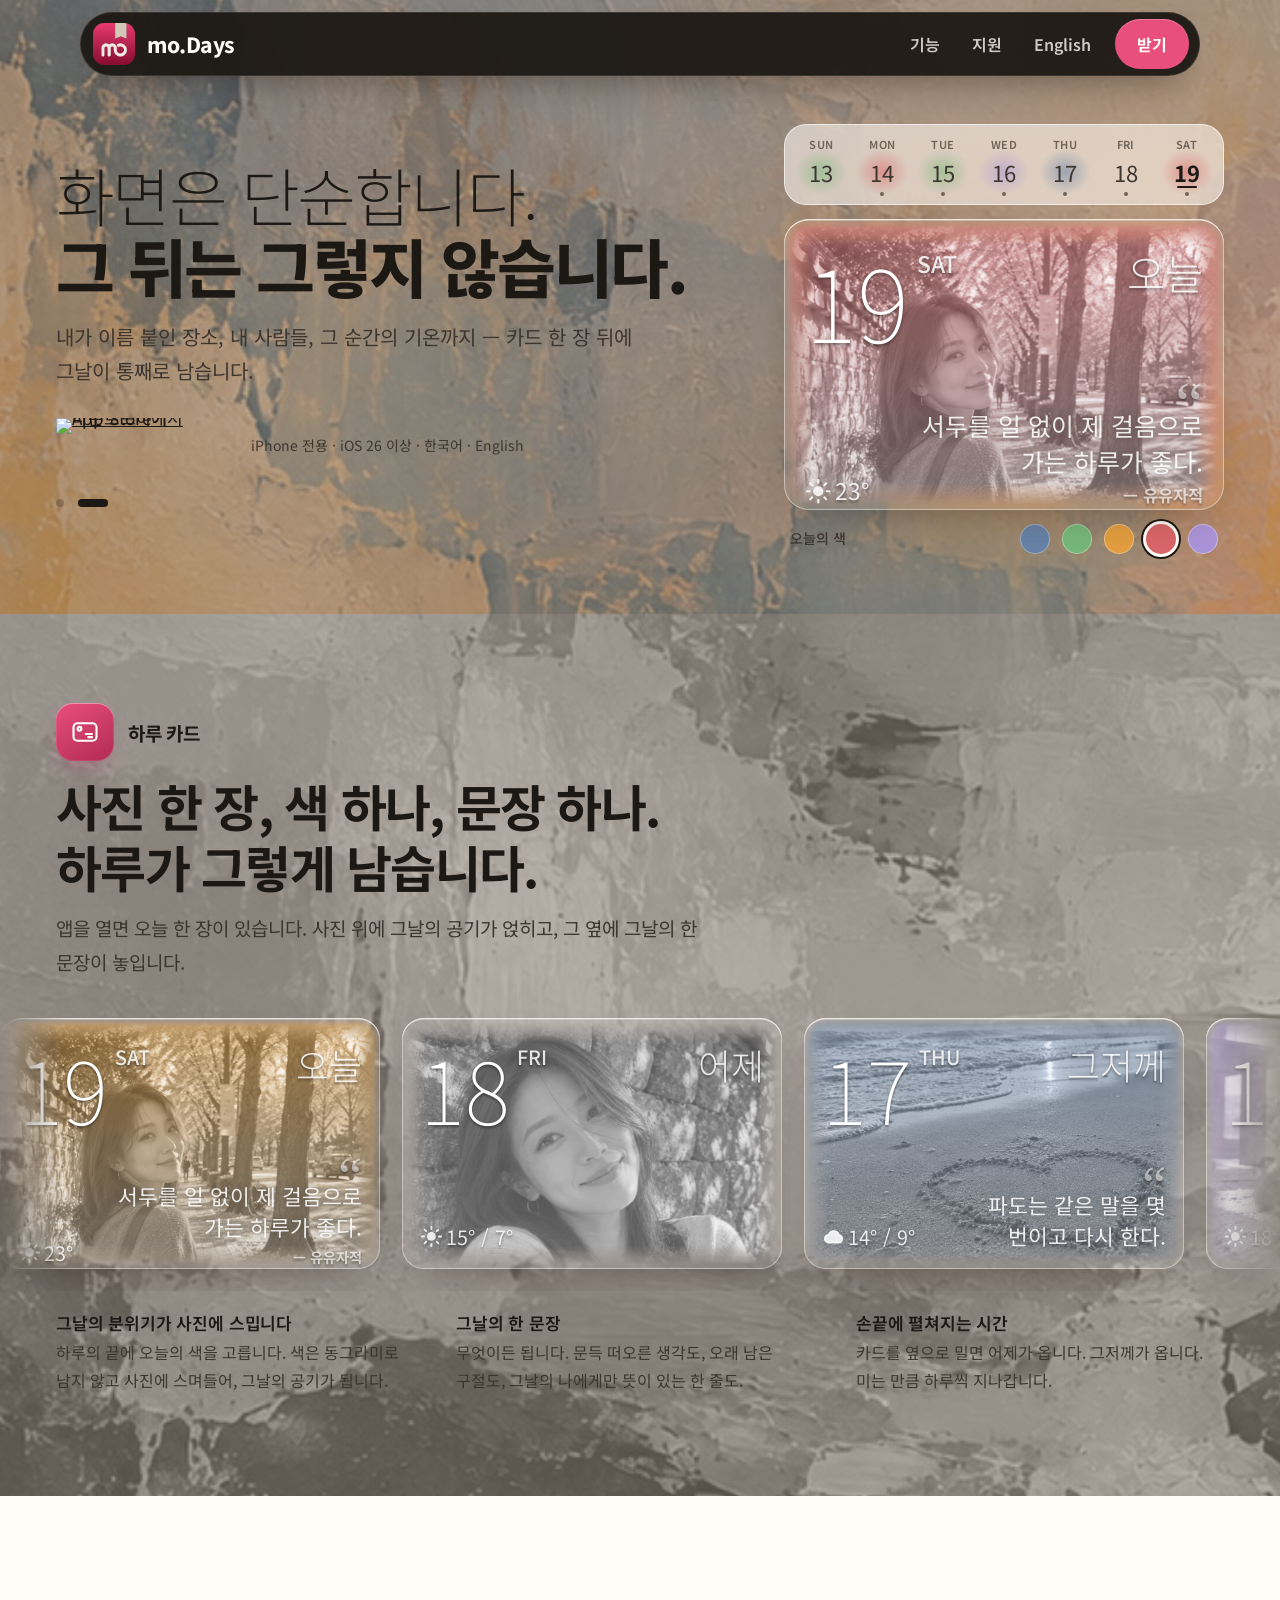
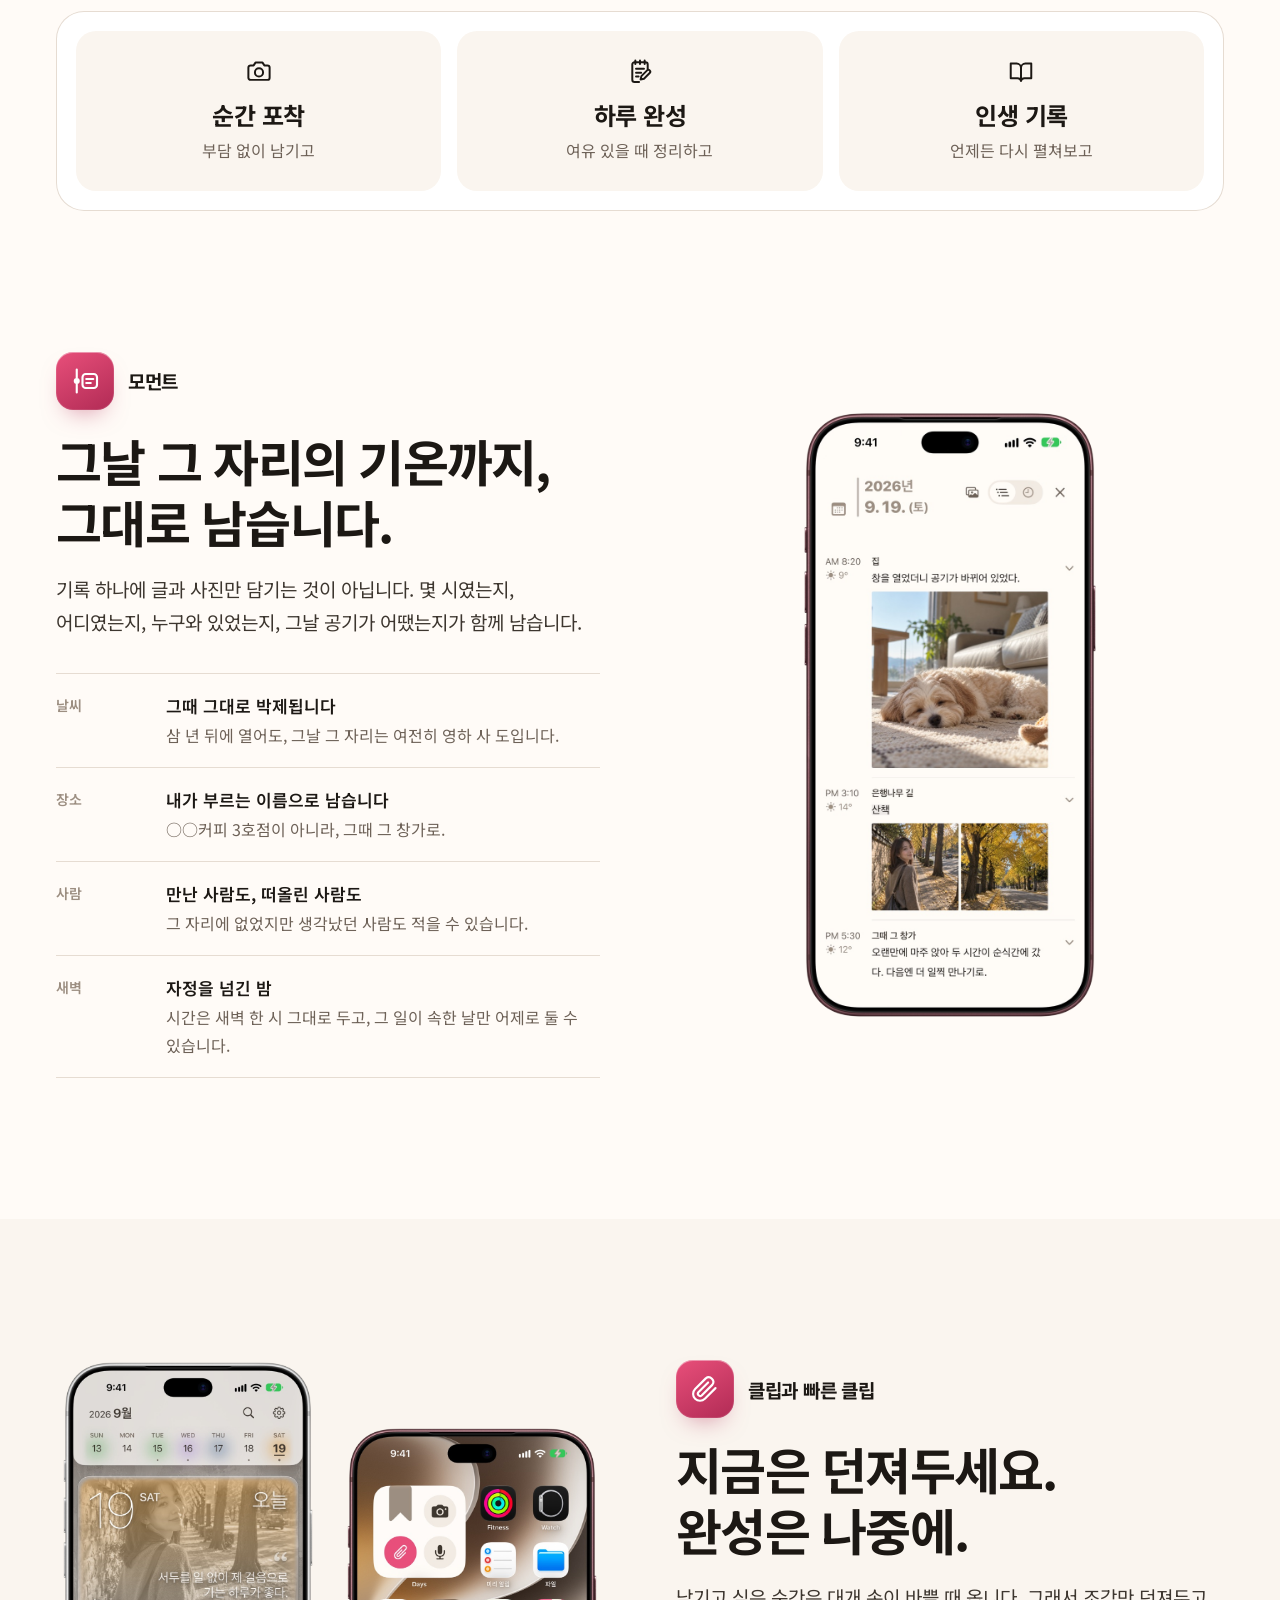
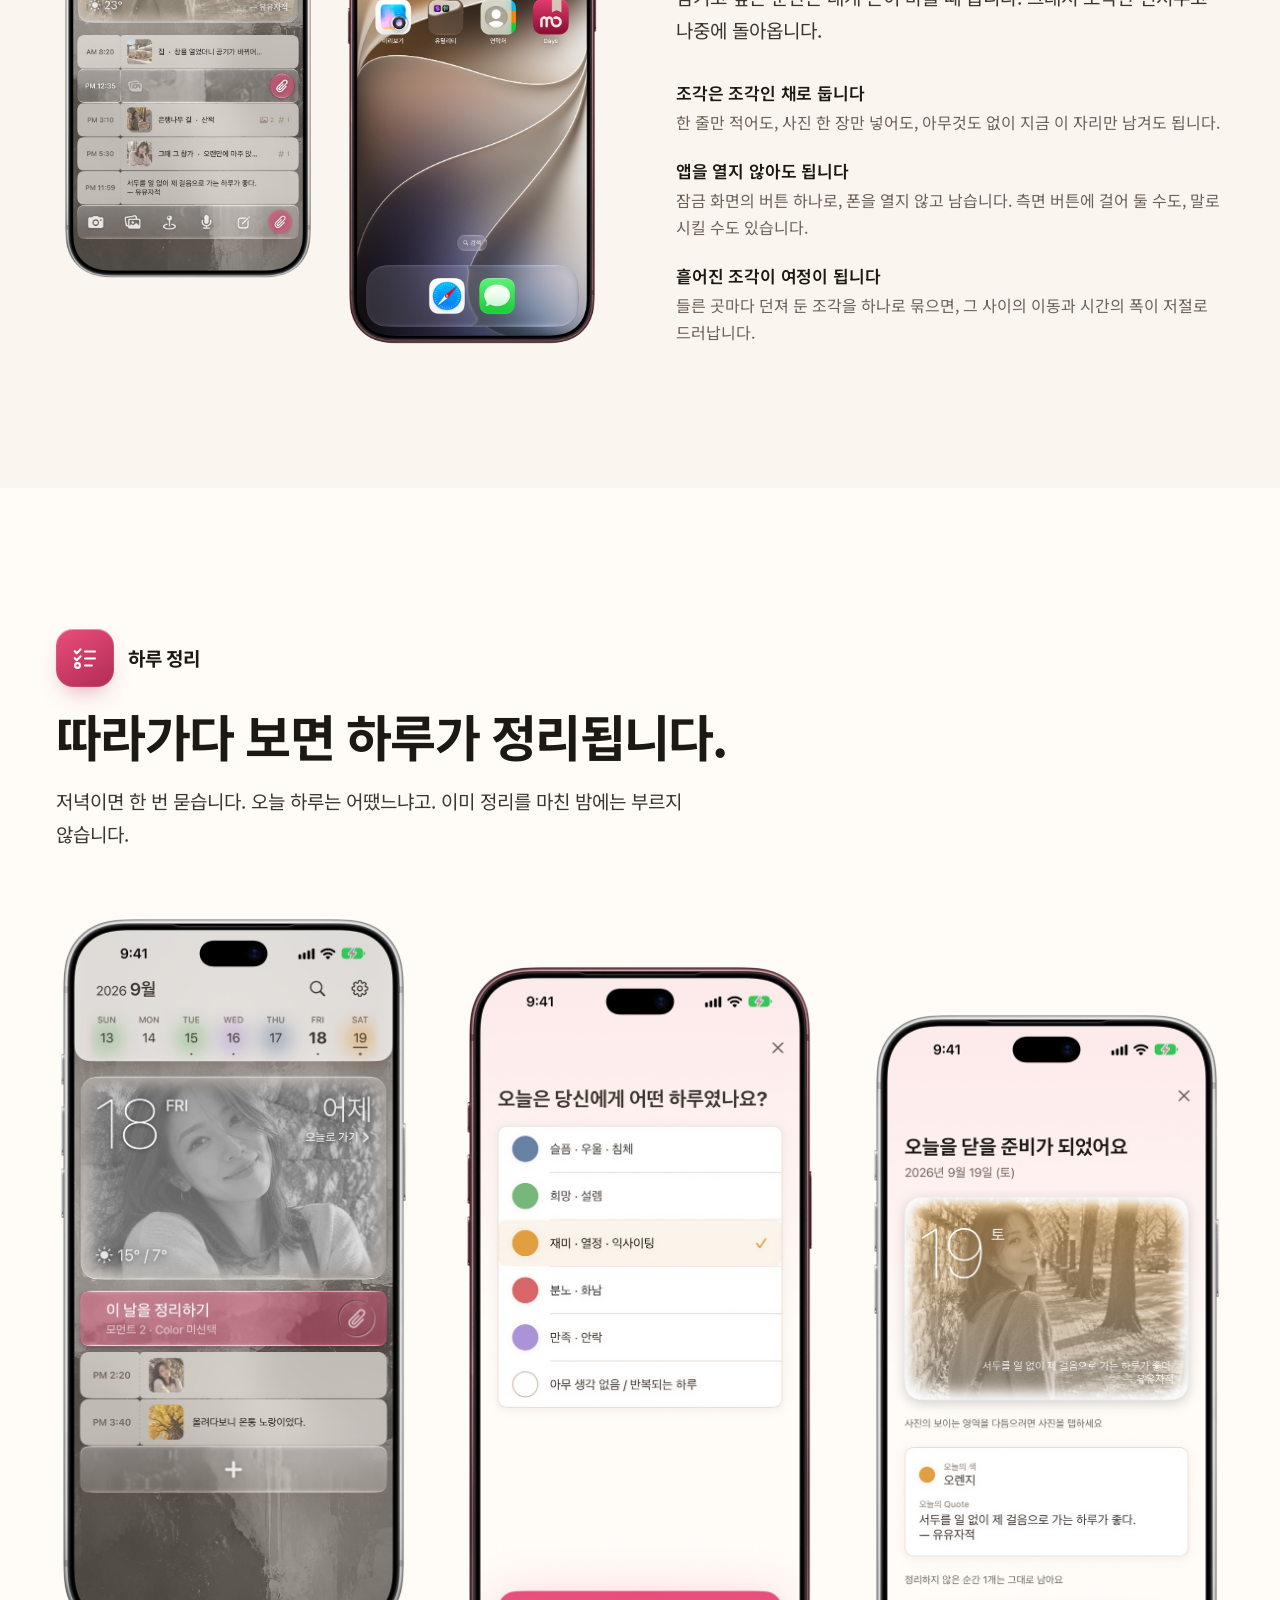
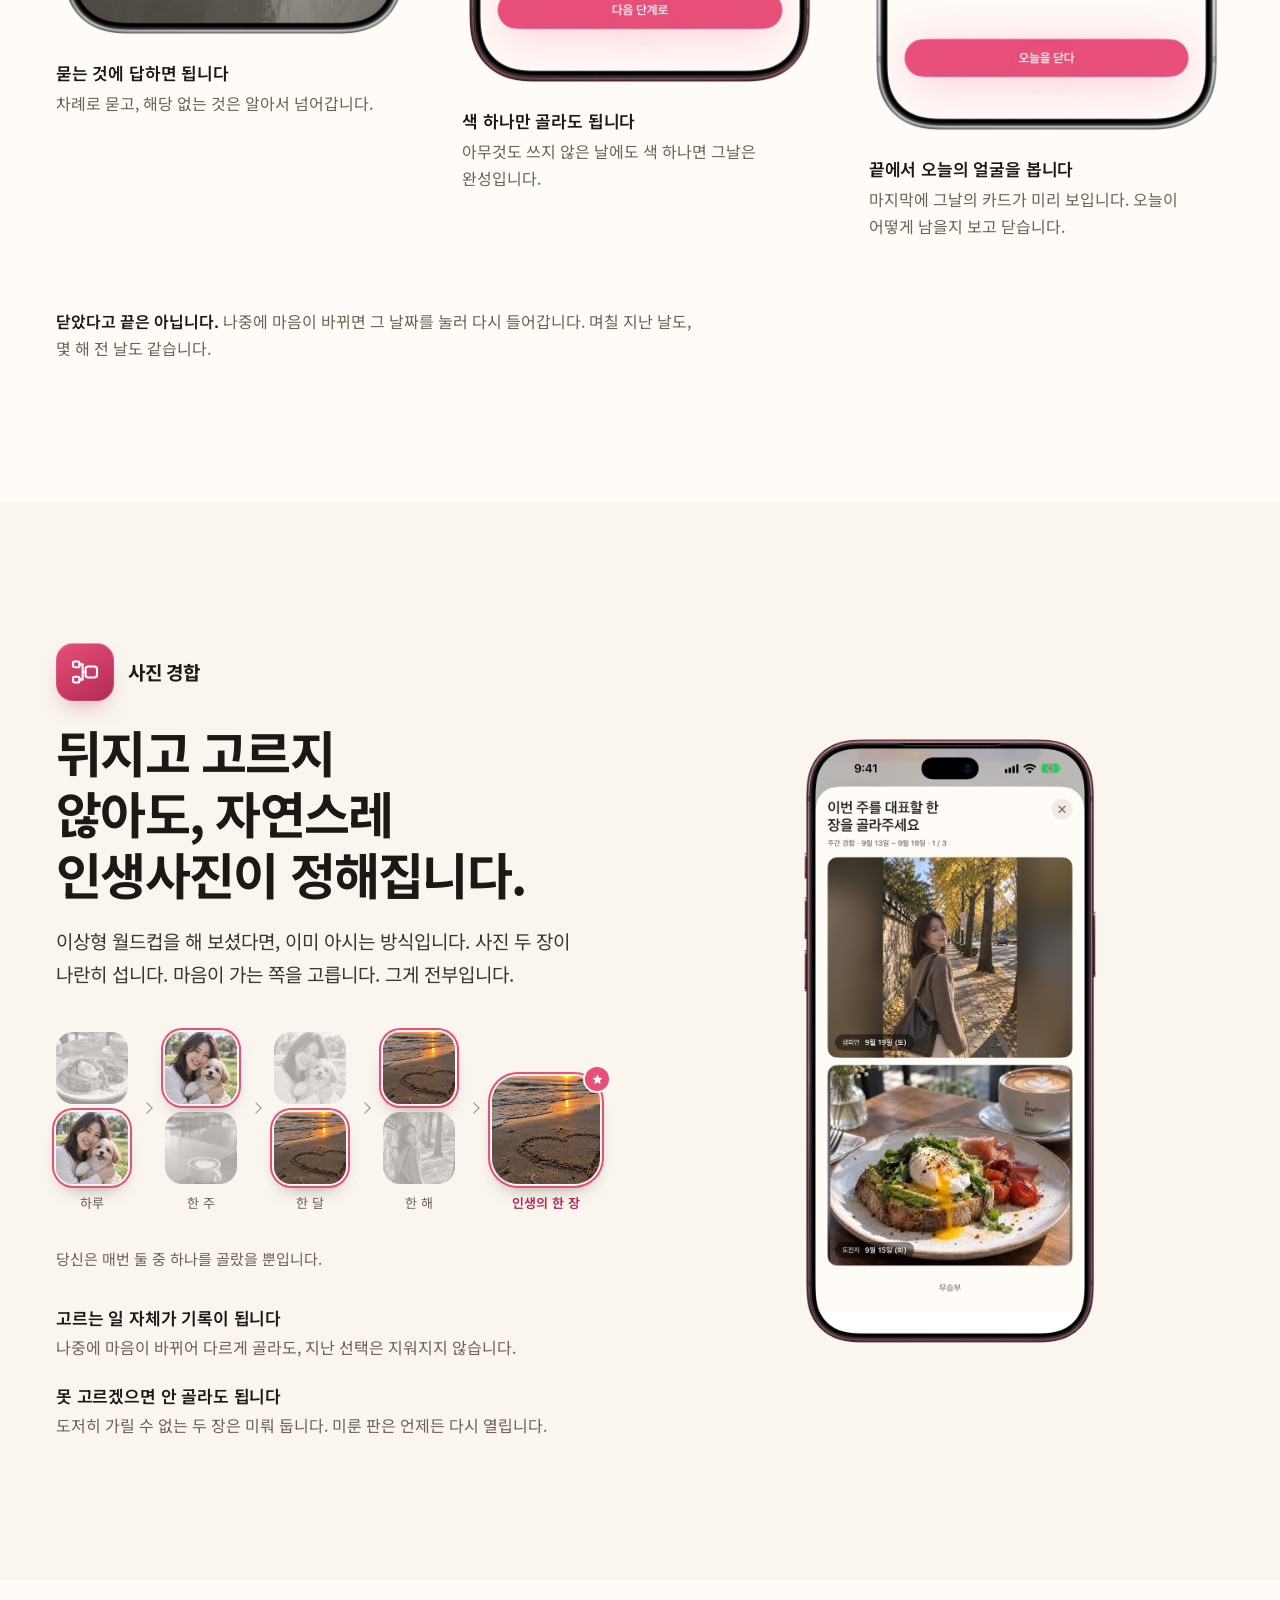
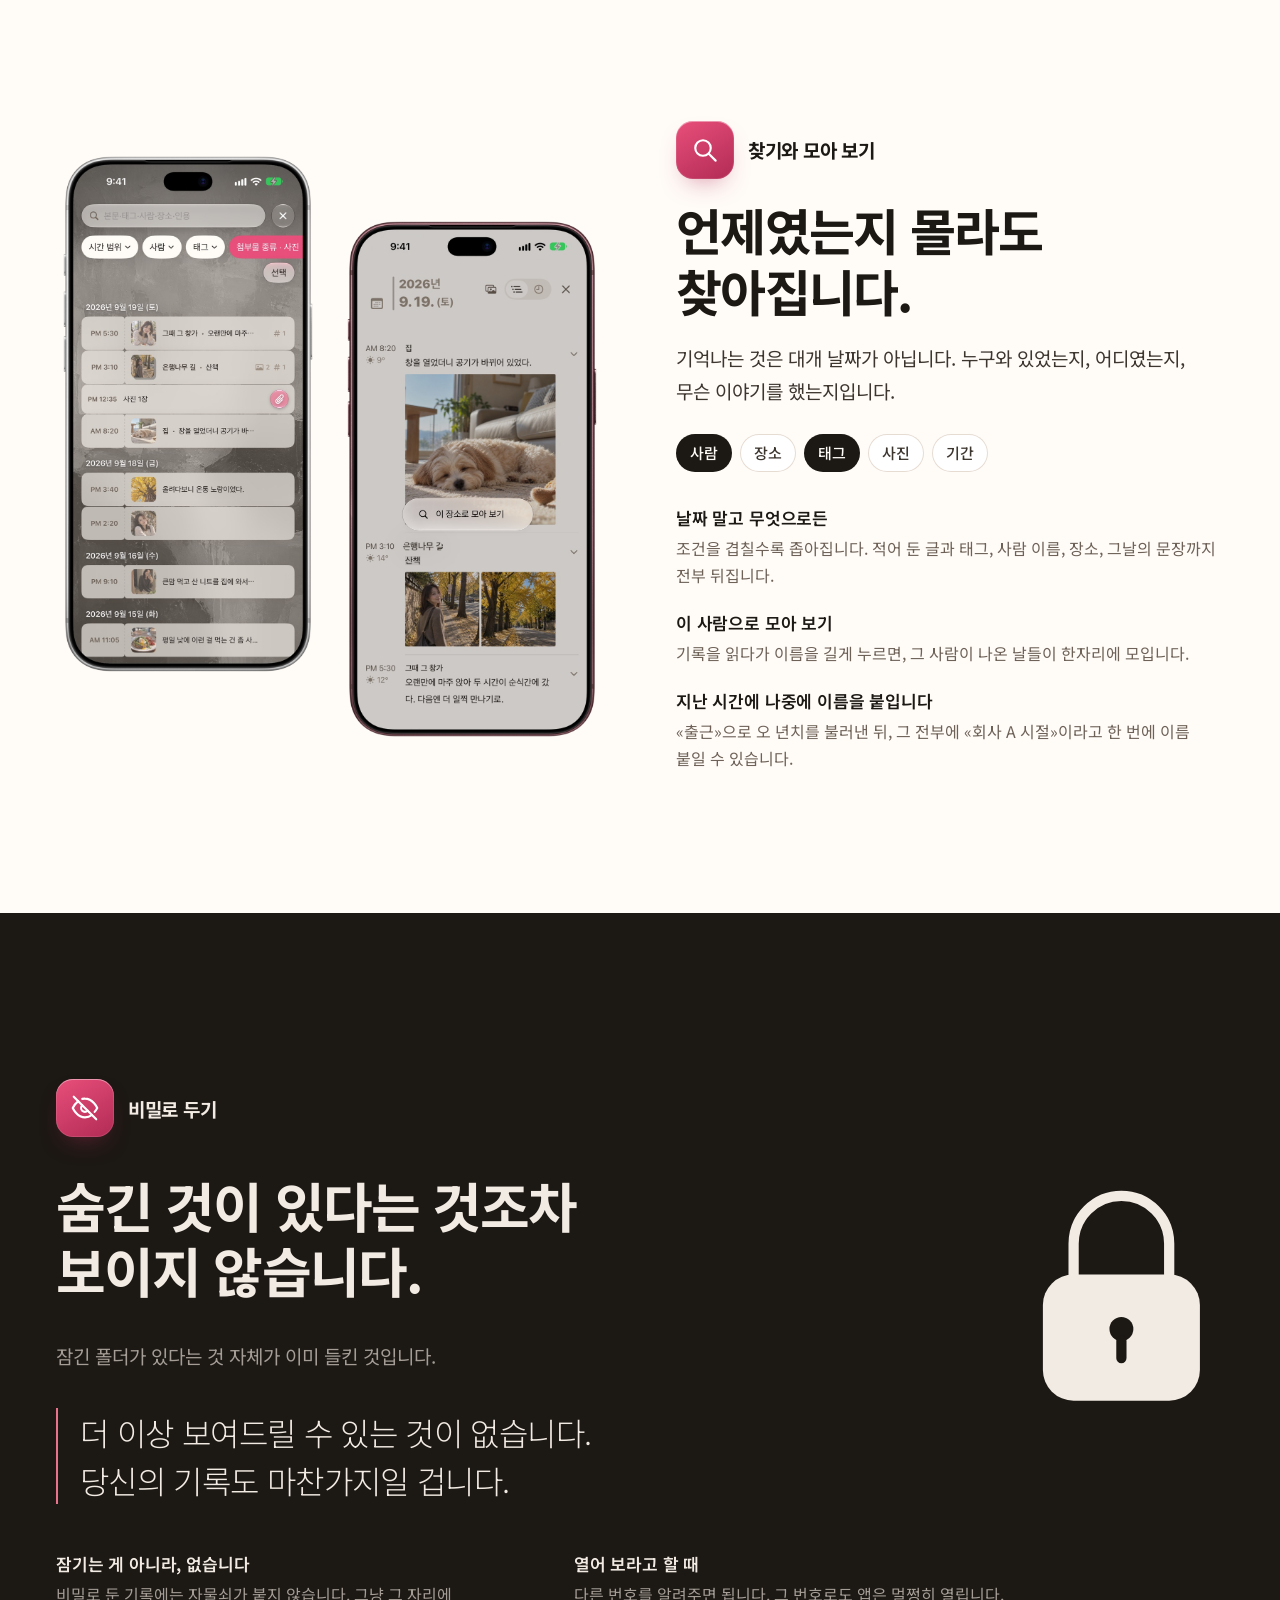
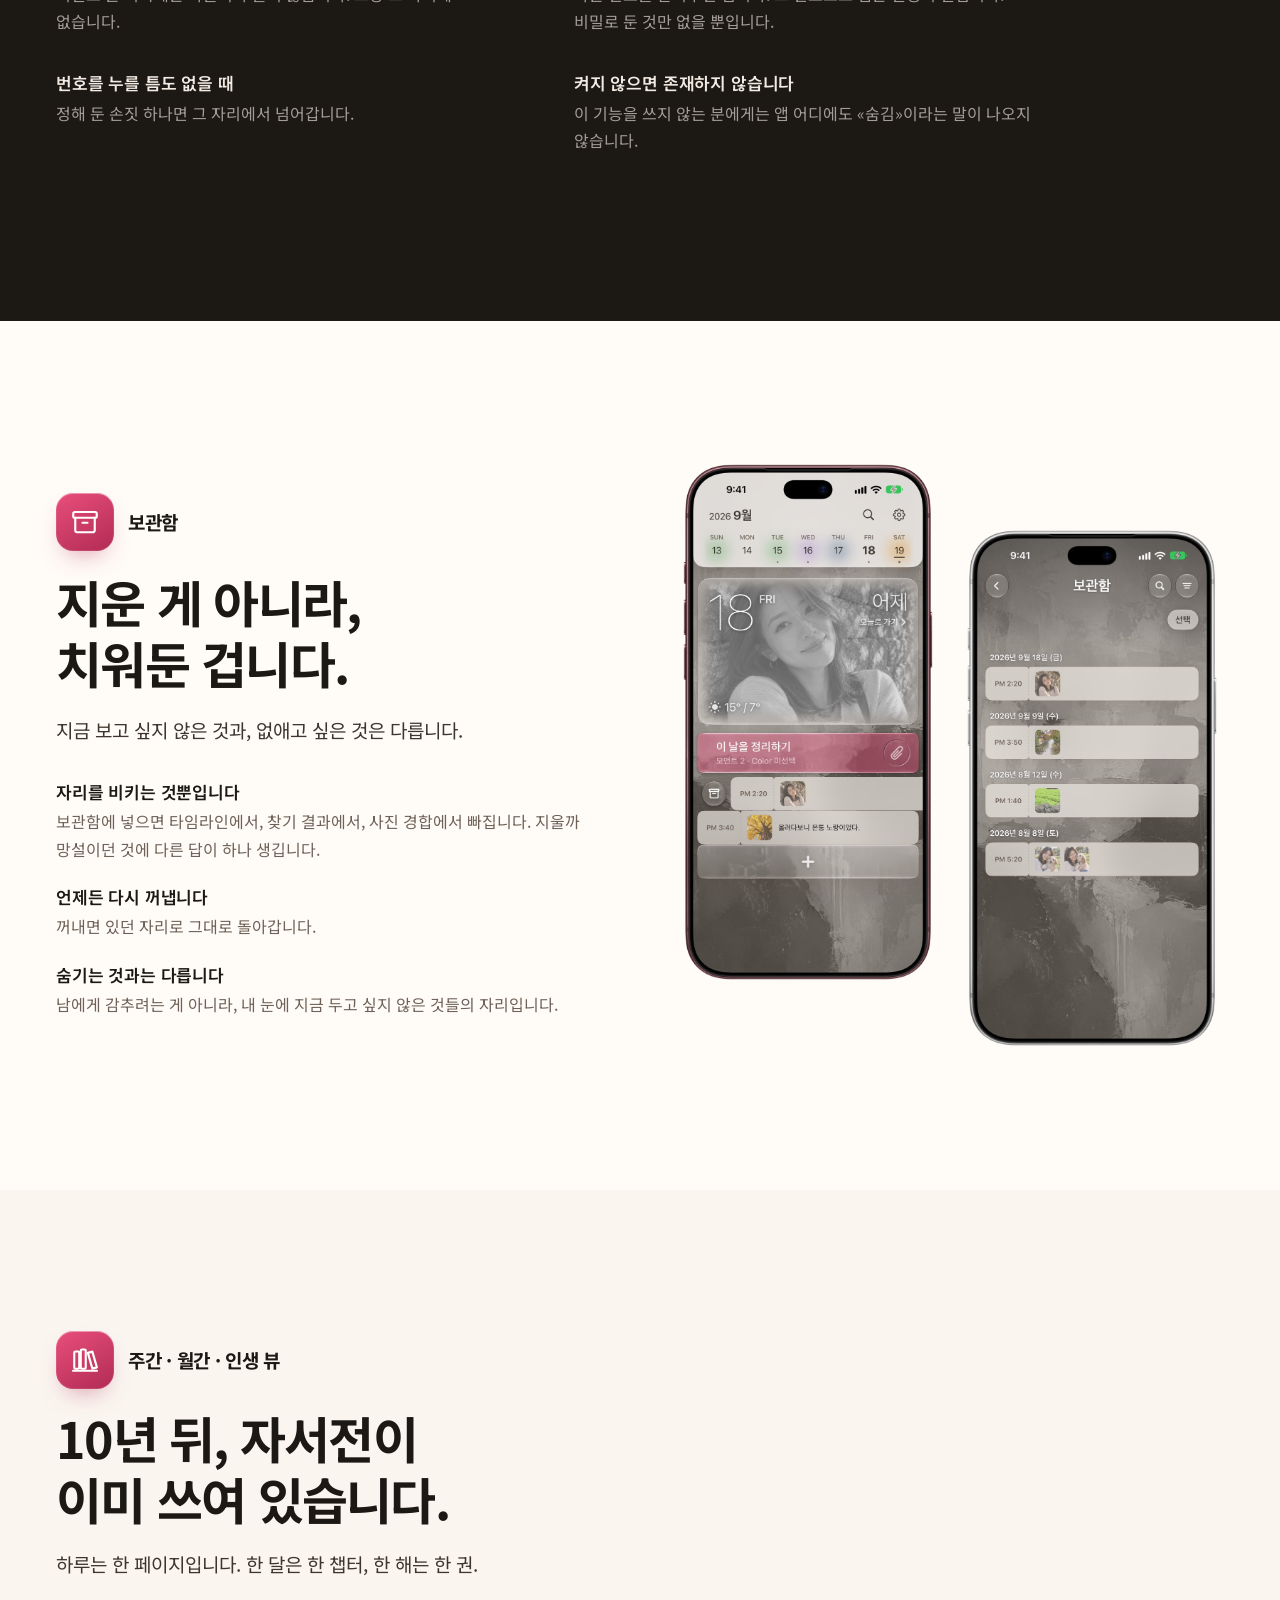
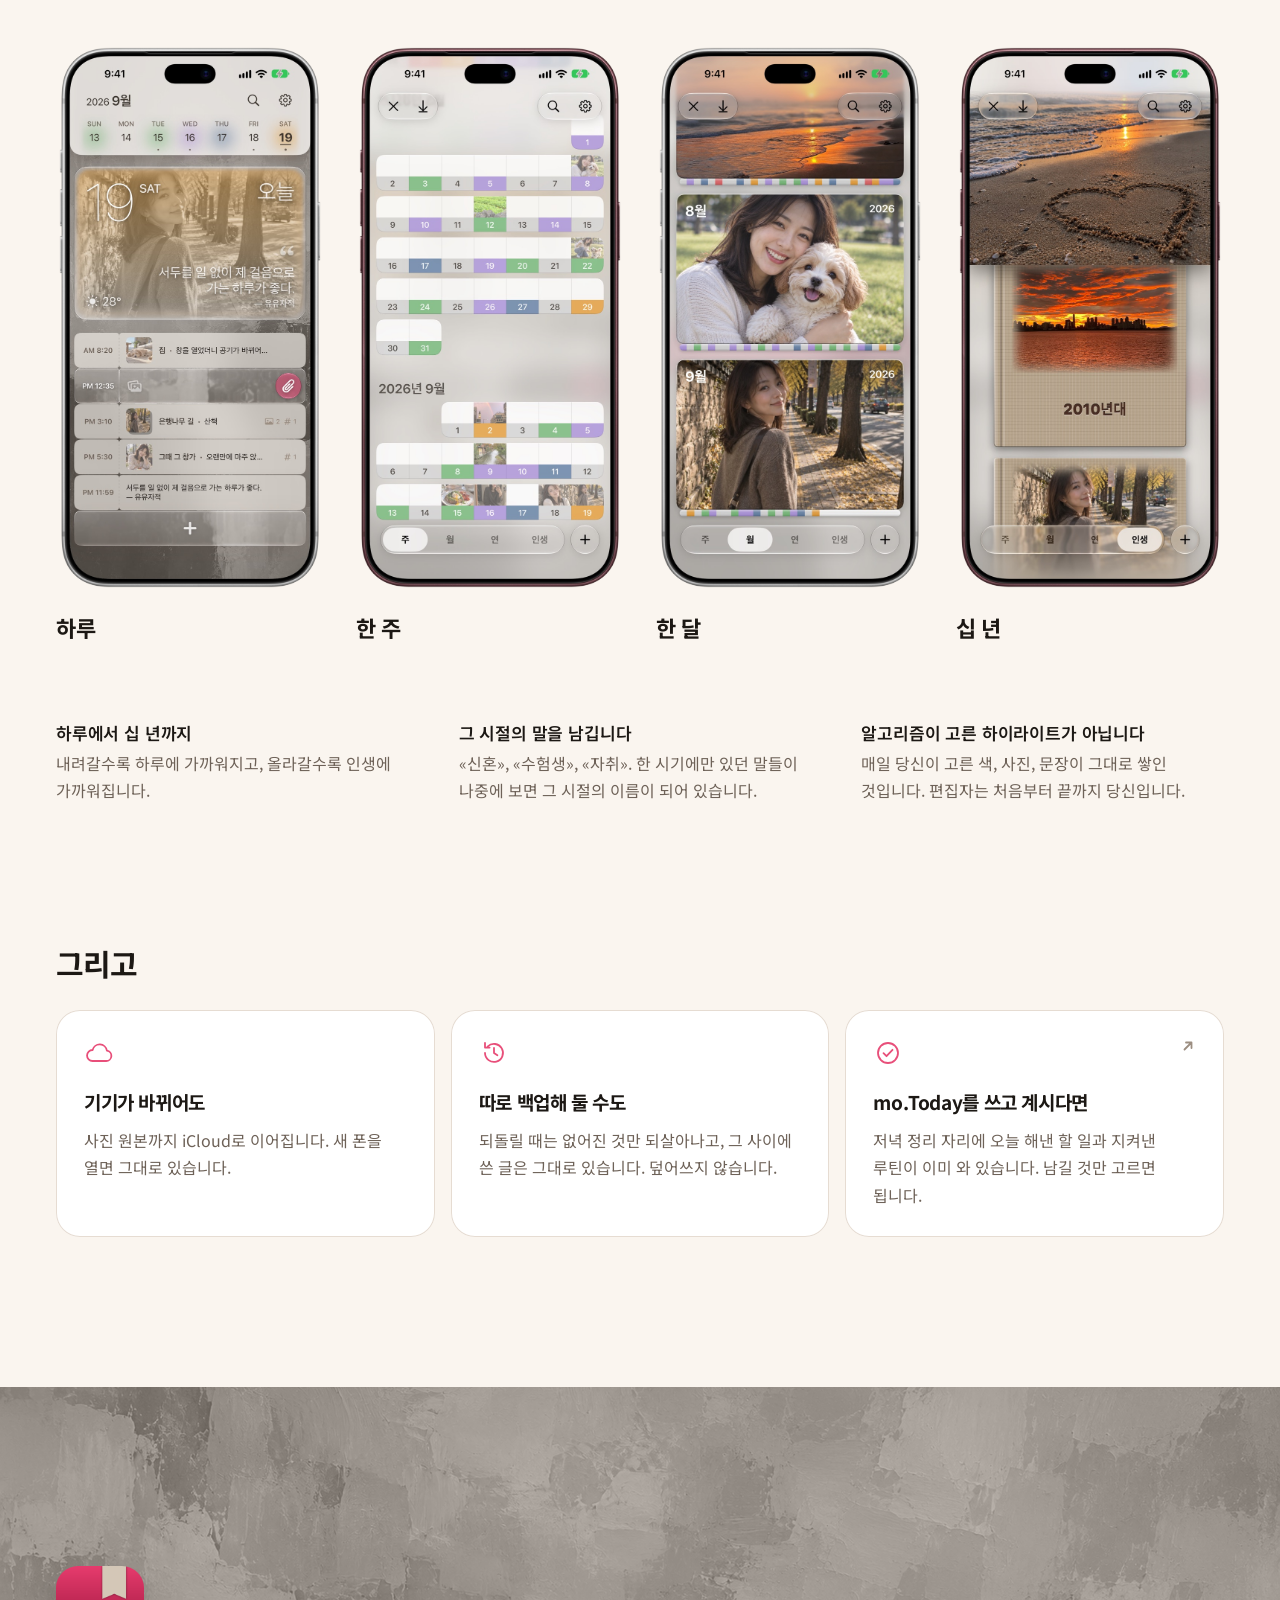
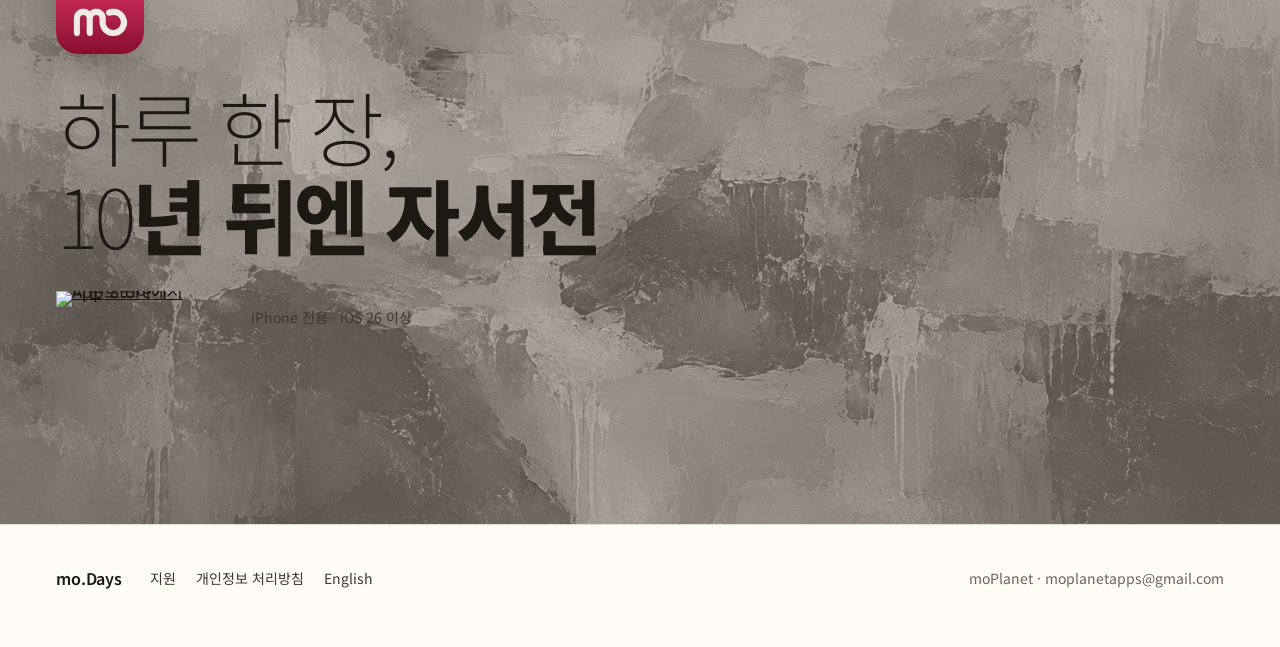
==== commit 98d2b9f2: "첫 페이지 — 히어로의 책을 연대 세 권 더미로(2000·2010·2020년대, 넓은 화면에서 2010년대 책을 글 쪽으로 내고 영어 제목은 세 줄), 하루 카드의 글자 자리·숫자" ====
--- a/index.html
+++ b/index.html
@@ -221,7 +221,16 @@
    책등 하이라이트 8 · 틈 4 · 홈 8 · 사진 자리 302×199(위 16, 왼쪽 34, 오른쪽 16) · 연대 27pt heavy · 모서리 6 · 리넨 결 6pt 간격).
    폭은 둘째 장의 하루 카드에 대한 앱의 비(책 352 : 카드 424) */
 .lifebook { container-type: inline-size; display: grid; justify-items: center; }
-.book { container-type: inline-size; position: relative; width: 83cqw; aspect-ratio: 1; margin-bottom: 4cqw; }
+.book { container-type: inline-size; position: relative; aspect-ratio: 1; }
+.pile { position: relative; width: 100cqw; aspect-ratio: 440 / 420; }  /* 연대 책 세 권 — 지난 연대일수록 뒤에, 조금씩 기울여 */
+.pile .book { position: absolute; width: 66cqw; }
+.pile .b0 { right: 4cqw; top: 1cqw; transform: rotate(7deg); }
+.pile .b1 { left: 2cqw; top: 9cqw; transform: rotate(-5deg); }
+@media (min-width: 980px) { .pile .b1 { left: -8cqw; } }    /* 두 칸 배치에서는 2010년대 책을 글 쪽으로 내어 더미를 펼친다 */
+@media (min-width: 1200px) { .pile .b1 { left: -22cqw; } }
+.pile .b2 { right: 9cqw; bottom: 1cqw; transform: rotate(1deg); }
+.pile .b0 .cover, .pile .b1 .cover { filter: brightness(.9) saturate(.8); }  /* 지난 연대는 한 걸음 물러서게 */
+.pile .b1 .cover, .pile .b2 .cover { box-shadow: 0 6px 16px rgba(0, 0, 0, .45), 0 12px 30px rgba(0, 0, 0, .3); }
 .book .cover {
   position: absolute; inset: 0; overflow: hidden; border-radius: 1.7cqw;
   background:
@@ -326,19 +335,19 @@
 }
 .daycard .content {
   position: absolute; inset: 0; display: flex; flex-direction: column; justify-content: space-between;
-  padding: 1.89cqw 4.72cqw 4.72cqw; color: #fff;
+  padding: 1.89cqw 4.72cqw 4.72cqw; color: #fff; line-height: normal;  /* 앱처럼 글꼴 본래 높이로 — 본문의 줄 높이 1.65를 물려받으면 윗줄 글씨는 처지고 날씨 줄은 뜬다 */
   text-shadow: 0 .47cqw .71cqw rgba(0, 0, 0, .4);
 }
 .dc-top { display: flex; align-items: flex-start; }
-.dc-num { font-size: 22.64cqw; font-weight: 100; line-height: 1.05; letter-spacing: -.03em; font-variant-numeric: tabular-nums; }
+.dc-num { font-size: 22.64cqw; font-weight: 100; }  /* 앱처럼 숫자마다 제 폭으로(고정폭·자간 없음) */
 .dc-wd { margin-left: 1.89cqw; padding-top: 4.4cqw; font-size: 5.19cqw; font-weight: 500; color: rgba(255,255,255,.85); }
 .dc-rel { margin-left: auto; padding-top: 3.3cqw; font-size: 9.43cqw; font-weight: 300; color: rgba(255,255,255,.85); white-space: nowrap; }
 .dc-bottom { display: flex; align-items: flex-end; justify-content: space-between; gap: 3cqw; }
 .dc-wx { display: flex; align-items: center; gap: .94cqw; font-size: 5.19cqw; color: rgba(255,255,255,.85); white-space: nowrap; font-variant-numeric: tabular-nums; }
-.dc-wx svg { width: 1.05em; height: 1.05em; flex: none; }
+.dc-wx svg { width: 1.16em; height: 1.16em; flex: none; }  /* 앱의 22pt 날씨 아이콘 폭에 맞춤 */
 .dc-q { display: flex; flex-direction: column; align-items: flex-end; gap: .94cqw; max-width: 66cqw; text-align: right; }
 .dc-q .g { font-family: var(--quote); font-size: 14.15cqw; line-height: 1; height: 7cqw; color: rgba(255,255,255,.55); }
-.dc-q p { font-size: 5.66cqw; line-height: 1.32; color: rgba(255,255,255,.88); text-shadow: 0 0 2.36cqw rgba(0,0,0,.3); }
+.dc-q p { font-size: 5.66cqw; color: rgba(255,255,255,.88); text-shadow: 0 0 2.36cqw rgba(0,0,0,.3); }
 .dc-q cite { font-style: normal; font-size: 3.77cqw; font-weight: 700; color: rgba(255,255,255,.68); }
 .dc-q.m .g { font-size: 11.8cqw; height: 5.9cqw; }
 .dc-q.m p { font-size: 4.72cqw; }
@@ -359,6 +368,7 @@
 }
 .track { display: flex; gap: 22px; width: max-content; padding-block: 8px 30px; animation: drift 80s linear infinite; }
 .track .daycard { width: clamp(270px, 30vw, 380px); flex: none; }
+.track .daycard .content { will-change: transform; }  /* 글자도 카드마다 따로 — 띠 전체가 함께 쓰는 판에 그리면 Safari가 처음 보이던 부분만 그려, 나중에 들어오는 카드의 글이 빈다 */
 .marquee:hover .track { animation-play-state: paused; }
 .days .track { padding-block: 8px 22px; }
 @keyframes drift { to { transform: translateX(calc(-50% - 11px)); } }
@@ -599,8 +609,8 @@
 
         <div class="stack hero-visual">
           <div class="slide on" data-slide="0">
-            <div class="lifebook" role="img" aria-label="인생 뷰의 2020년대 책 — 표지에 은행나무 길의 사진이 있습니다.">
-              <div class="book"><div class="cover"><img class="bk-photo" src="/img/p-ginkgo.jpg" alt="" style="--pos: 50% 28%"><span class="bk-year">2020년대</span></div></div>
+            <div class="lifebook" role="img" aria-label="인생 뷰의 연대 책 세 권 — 2000년대·2010년대 책 위에 2020년대 책이 겹쳐 있고, 맨 앞 표지에 은행나무 길의 사진이 있습니다.">
+              <div class="pile"><div class="book b0"><div class="cover"><img class="bk-photo" src="/img/p-beach.jpg" alt="" style="--pos: 50% 55%"><span class="bk-year">2000년대</span></div></div><div class="book b1"><div class="cover"><img class="bk-photo" src="/img/p-sunset.jpg" alt="" style="--pos: 50% 62%"><span class="bk-year">2010년대</span></div></div><div class="book b2"><div class="cover"><img class="bk-photo" src="/img/p-ginkgo.jpg" alt="" style="--pos: 50% 28%"><span class="bk-year">2020년대</span></div></div></div>
             </div>
           </div>
           <div class="slide" data-slide="1">
@@ -627,7 +637,7 @@
                 <div class="content" aria-hidden="true">
                   <div class="dc-top"><span class="dc-num">19</span><span class="dc-wd">SAT</span><span class="dc-rel">오늘</span></div>
                   <div class="dc-bottom">
-                    <span class="dc-wx"><svg viewBox="0 0 24 24" fill="none" stroke="currentColor" stroke-width="1.8" stroke-linecap="round"><circle cx="12" cy="12" r="4.2"/><path d="M12 2.5v2.2M12 19.3v2.2M2.5 12h2.2M19.3 12h2.2M5.3 5.3l1.6 1.6M17.1 17.1l1.6 1.6M5.3 18.7l1.6-1.6M17.1 6.9l1.6-1.6"/></svg>23°</span>
+                    <span class="dc-wx"><svg viewBox="0 0 24 24" fill="none" stroke="currentColor" stroke-width="2" stroke-linecap="round"><circle cx="12" cy="12" r="4.6" fill="currentColor" stroke="none"/><path d="M12 1.8v2.4M12 19.8v2.4M1.8 12h2.4M19.8 12h2.4M4.8 4.8l1.7 1.7M17.5 17.5l1.7 1.7M4.8 19.2l1.7-1.7M17.5 6.5l1.7-1.7"/></svg>23°</span>
                     <div class="dc-q"><span class="g">“</span><p>서두를 일 없이 제 걸음으로 가는 하루가 좋다.</p><cite>— 유유자적</cite></div>
                   </div>
                 </div>
@@ -660,7 +670,7 @@
             <div class="face"><img class="photo" src="/img/p-ginkgo.jpg" alt="" style="--pos: 50% 28%"><div class="tint on" style="--c: var(--c-orange)"></div></div>
             <div class="content" aria-hidden="true">
               <div class="dc-top"><span class="dc-num">19</span><span class="dc-wd">SAT</span><span class="dc-rel">오늘</span></div>
-              <div class="dc-bottom"><span class="dc-wx"><svg viewBox="0 0 24 24" fill="none" stroke="currentColor" stroke-width="1.8" stroke-linecap="round"><circle cx="12" cy="12" r="4.2"/><path d="M12 2.5v2.2M12 19.3v2.2M2.5 12h2.2M19.3 12h2.2M5.3 5.3l1.6 1.6M17.1 17.1l1.6 1.6M5.3 18.7l1.6-1.6M17.1 6.9l1.6-1.6"/></svg>23°</span>
+              <div class="dc-bottom"><span class="dc-wx"><svg viewBox="0 0 24 24" fill="none" stroke="currentColor" stroke-width="2" stroke-linecap="round"><circle cx="12" cy="12" r="4.6" fill="currentColor" stroke="none"/><path d="M12 1.8v2.4M12 19.8v2.4M1.8 12h2.4M19.8 12h2.4M4.8 4.8l1.7 1.7M17.5 17.5l1.7 1.7M4.8 19.2l1.7-1.7M17.5 6.5l1.7-1.7"/></svg>23°</span>
                 <div class="dc-q"><span class="g">“</span><p>서두를 일 없이 제 걸음으로 가는 하루가 좋다.</p><cite>— 유유자적</cite></div></div>
             </div>
           </div>
@@ -668,14 +678,14 @@
             <div class="face"><img class="photo" src="/img/p-wall.jpg" alt="" style="--pos: 50% 30%"><div class="tint gray on"></div></div>
             <div class="content" aria-hidden="true">
               <div class="dc-top"><span class="dc-num">18</span><span class="dc-wd">FRI</span><span class="dc-rel">어제</span></div>
-              <div class="dc-bottom"><span class="dc-wx"><svg viewBox="0 0 24 24" fill="none" stroke="currentColor" stroke-width="1.8" stroke-linecap="round"><circle cx="12" cy="12" r="4.2"/><path d="M12 2.5v2.2M12 19.3v2.2M2.5 12h2.2M19.3 12h2.2M5.3 5.3l1.6 1.6M17.1 17.1l1.6 1.6M5.3 18.7l1.6-1.6M17.1 6.9l1.6-1.6"/></svg>15° / 7°</span></div>
+              <div class="dc-bottom"><span class="dc-wx"><svg viewBox="0 0 24 24" fill="none" stroke="currentColor" stroke-width="2" stroke-linecap="round"><circle cx="12" cy="12" r="4.6" fill="currentColor" stroke="none"/><path d="M12 1.8v2.4M12 19.8v2.4M1.8 12h2.4M19.8 12h2.4M4.8 4.8l1.7 1.7M17.5 17.5l1.7 1.7M4.8 19.2l1.7-1.7M17.5 6.5l1.7-1.7"/></svg>15° / 7°</span></div>
             </div>
           </div>
           <div class="daycard" role="img" aria-label="17일 목요일, 그저께">
             <div class="face"><img class="photo" src="/img/p-beach.jpg" alt="" style="--pos: 50% 55%"><div class="tint on" style="--c: var(--c-bluegray)"></div></div>
             <div class="content" aria-hidden="true">
               <div class="dc-top"><span class="dc-num">17</span><span class="dc-wd">THU</span><span class="dc-rel">그저께</span></div>
-              <div class="dc-bottom"><span class="dc-wx"><svg viewBox="0 0 24 24" fill="none" stroke="currentColor" stroke-width="1.8" stroke-linecap="round" stroke-linejoin="round"><path d="M7 18.5h10.2a4 4 0 0 0 .6-7.95A5.6 5.6 0 0 0 7 10.3a4.1 4.1 0 0 0 0 8.2Z"/></svg>14° / 9°</span>
+              <div class="dc-bottom"><span class="dc-wx"><svg viewBox="0 0 24 24" fill="currentColor" stroke="currentColor" stroke-width="1.8" stroke-linejoin="round"><path d="M7 18.5h10.2a4 4 0 0 0 .6-7.95A5.6 5.6 0 0 0 7 10.3a4.1 4.1 0 0 0 0 8.2Z"/></svg>14° / 9°</span>
                 <div class="dc-q"><span class="g">“</span><p>파도는 같은 말을 몇 번이고 다시 한다.</p></div></div>
             </div>
           </div>
@@ -683,7 +693,7 @@
             <div class="face"><img class="photo" src="/img/p-dog.jpg" alt="" style="--pos: 50% 60%"><div class="tint on" style="--c: var(--c-purple)"></div></div>
             <div class="content" aria-hidden="true">
               <div class="dc-top"><span class="dc-num">16</span><span class="dc-wd">WED</span><span class="dc-rel">3일 전</span></div>
-              <div class="dc-bottom"><span class="dc-wx"><svg viewBox="0 0 24 24" fill="none" stroke="currentColor" stroke-width="1.8" stroke-linecap="round"><circle cx="12" cy="12" r="4.2"/><path d="M12 2.5v2.2M12 19.3v2.2M2.5 12h2.2M19.3 12h2.2M5.3 5.3l1.6 1.6M17.1 17.1l1.6 1.6M5.3 18.7l1.6-1.6M17.1 6.9l1.6-1.6"/></svg>18° / 11°</span>
+              <div class="dc-bottom"><span class="dc-wx"><svg viewBox="0 0 24 24" fill="none" stroke="currentColor" stroke-width="2" stroke-linecap="round"><circle cx="12" cy="12" r="4.6" fill="currentColor" stroke="none"/><path d="M12 1.8v2.4M12 19.8v2.4M1.8 12h2.4M19.8 12h2.4M4.8 4.8l1.7 1.7M17.5 17.5l1.7 1.7M4.8 19.2l1.7-1.7M17.5 6.5l1.7-1.7"/></svg>18° / 11°</span>
                 <div class="dc-q"><span class="g">“</span><p>아무 데도 안 가고, 아무것도 안 한 날.</p></div></div>
             </div>
           </div>
@@ -691,7 +701,7 @@
             <div class="face"><img class="photo" src="/img/p-latte.jpg" alt="" style="--pos: 50% 50%"><div class="tint on" style="--c: var(--c-green)"></div></div>
             <div class="content" aria-hidden="true">
               <div class="dc-top"><span class="dc-num">15</span><span class="dc-wd">TUE</span><span class="dc-rel">4일 전</span></div>
-              <div class="dc-bottom"><span class="dc-wx"><svg viewBox="0 0 24 24" fill="none" stroke="currentColor" stroke-width="1.8" stroke-linecap="round" stroke-linejoin="round"><path d="M7 18.5h10.2a4 4 0 0 0 .6-7.95A5.6 5.6 0 0 0 7 10.3a4.1 4.1 0 0 0 0 8.2Z"/></svg>17° / 12°</span>
+              <div class="dc-bottom"><span class="dc-wx"><svg viewBox="0 0 24 24" fill="currentColor" stroke="currentColor" stroke-width="1.8" stroke-linejoin="round"><path d="M7 18.5h10.2a4 4 0 0 0 .6-7.95A5.6 5.6 0 0 0 7 10.3a4.1 4.1 0 0 0 0 8.2Z"/></svg>17° / 12°</span>
                 <div class="dc-q m"><span class="g">“</span><p>시작이 반이라는 말은, 나머지 반이 아직 남았다는 말이기도 하다.</p></div></div>
             </div>
           </div>
@@ -699,7 +709,7 @@
             <div class="face"><img class="photo" src="/img/p-sunset.jpg" alt="" style="--pos: 50% 40%"><div class="tint on" style="--c: var(--c-red)"></div></div>
             <div class="content" aria-hidden="true">
               <div class="dc-top"><span class="dc-num">14</span><span class="dc-wd">MON</span><span class="dc-rel">5일 전</span></div>
-              <div class="dc-bottom"><span class="dc-wx"><svg viewBox="0 0 24 24" fill="none" stroke="currentColor" stroke-width="1.8" stroke-linecap="round"><circle cx="12" cy="12" r="4.2"/><path d="M12 2.5v2.2M12 19.3v2.2M2.5 12h2.2M19.3 12h2.2M5.3 5.3l1.6 1.6M17.1 17.1l1.6 1.6M5.3 18.7l1.6-1.6M17.1 6.9l1.6-1.6"/></svg>21° / 13°</span>
+              <div class="dc-bottom"><span class="dc-wx"><svg viewBox="0 0 24 24" fill="none" stroke="currentColor" stroke-width="2" stroke-linecap="round"><circle cx="12" cy="12" r="4.6" fill="currentColor" stroke="none"/><path d="M12 1.8v2.4M12 19.8v2.4M1.8 12h2.4M19.8 12h2.4M4.8 4.8l1.7 1.7M17.5 17.5l1.7 1.7M4.8 19.2l1.7-1.7M17.5 6.5l1.7-1.7"/></svg>21° / 13°</span>
                 <div class="dc-q"><span class="g">“</span><p>하늘이 저렇게 타는 걸 처음 봤다.</p></div></div>
             </div>
           </div>
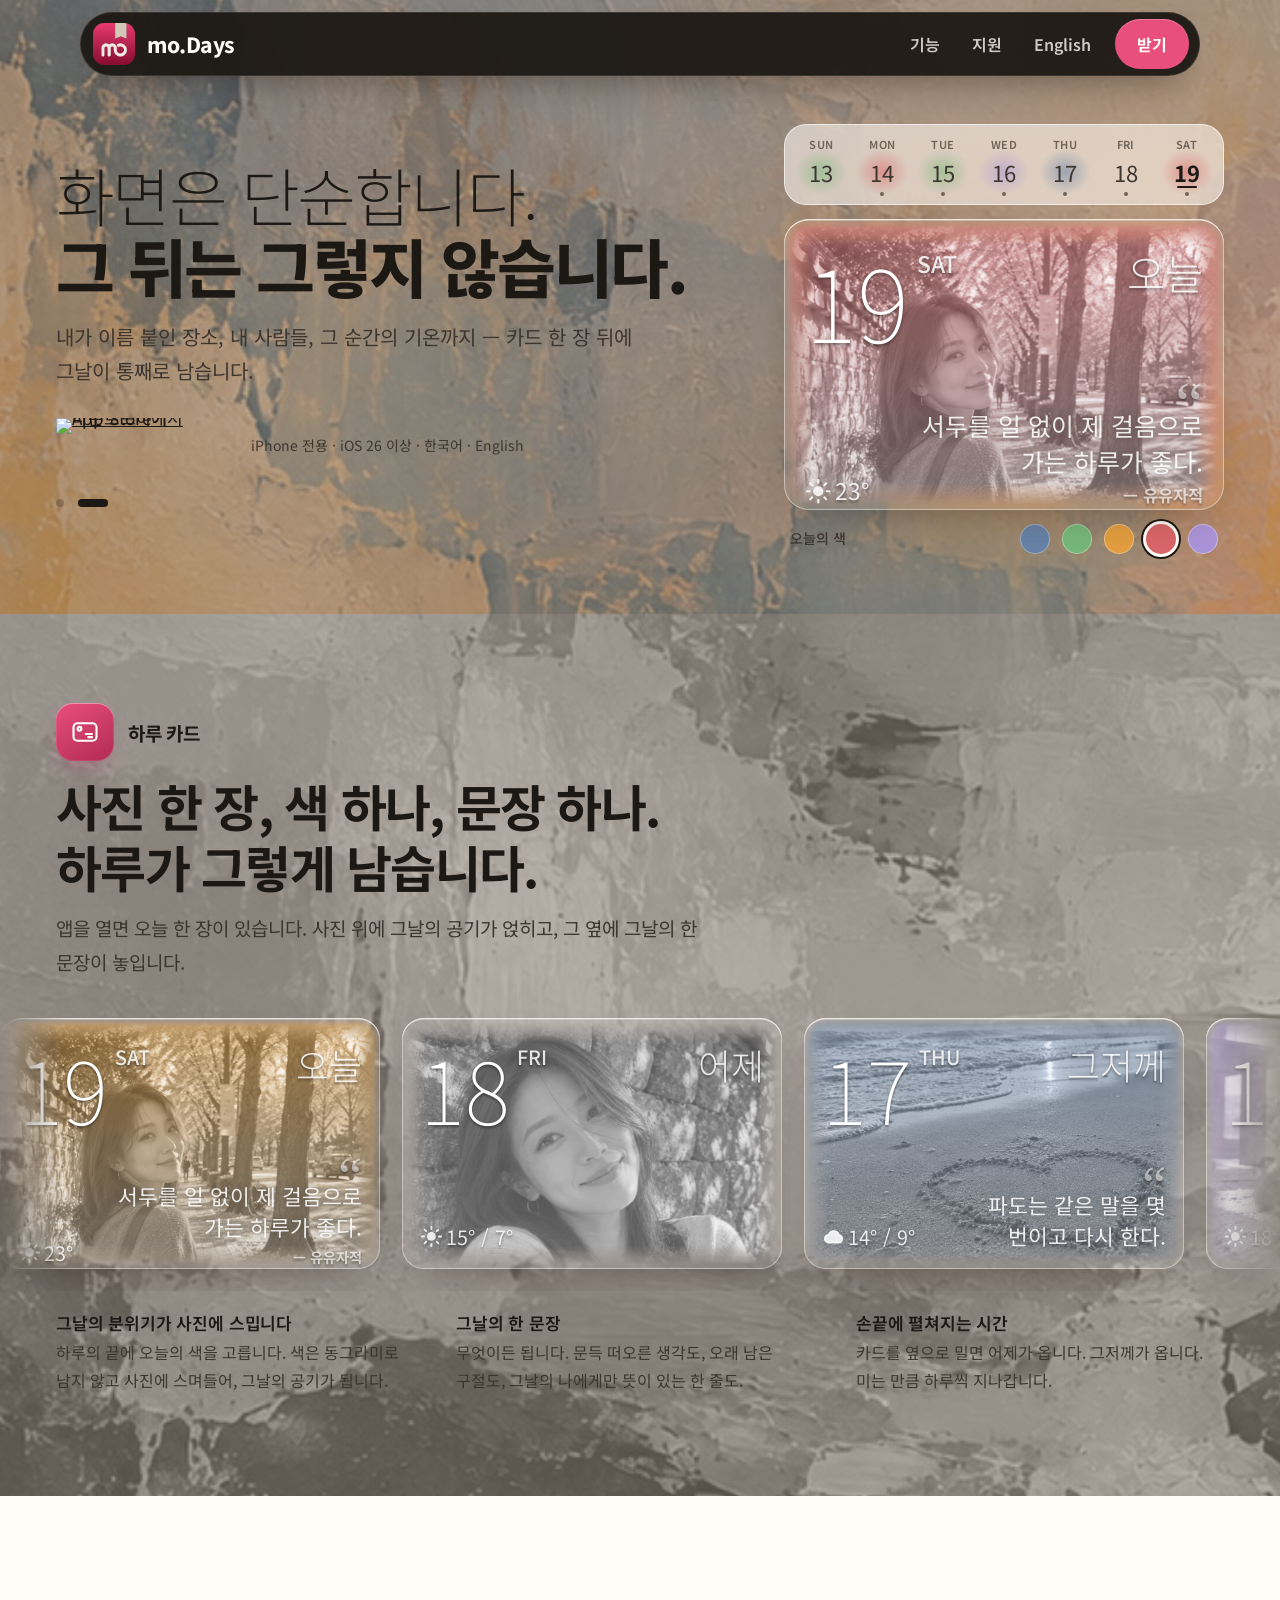
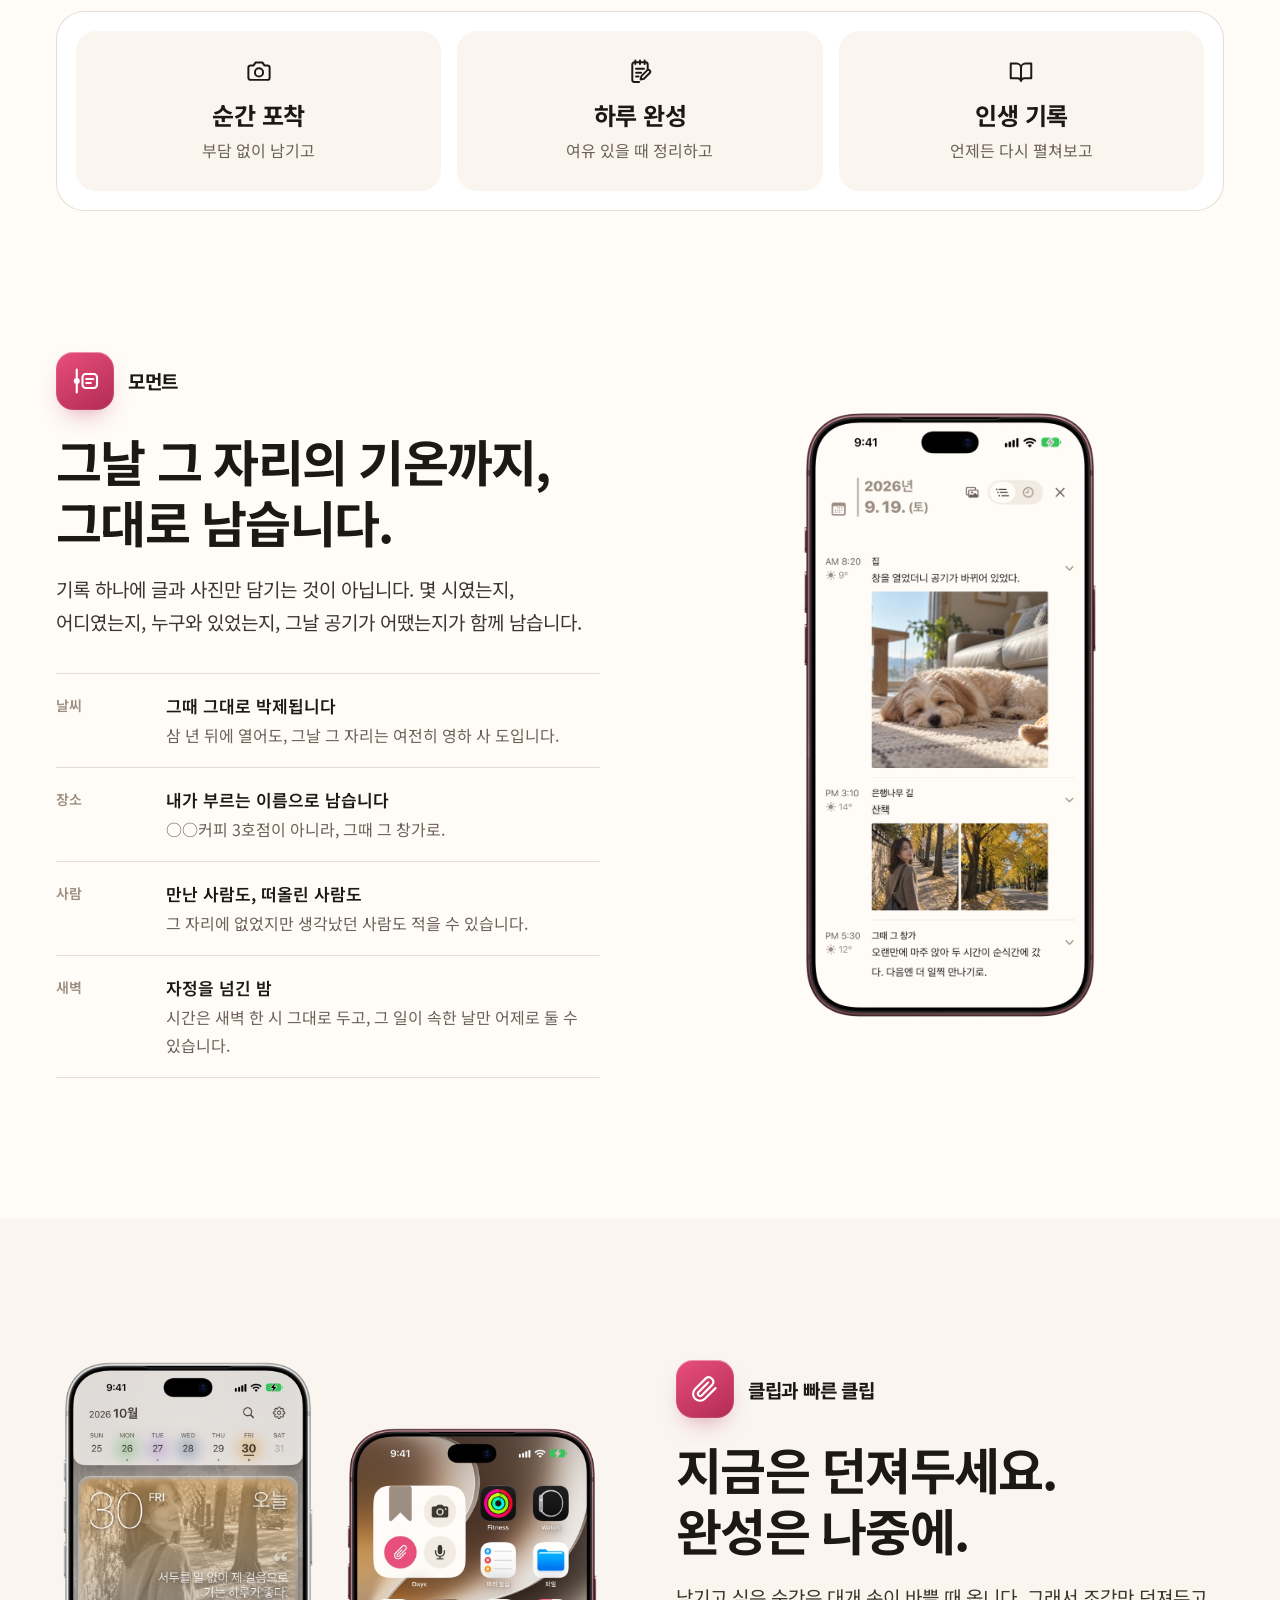
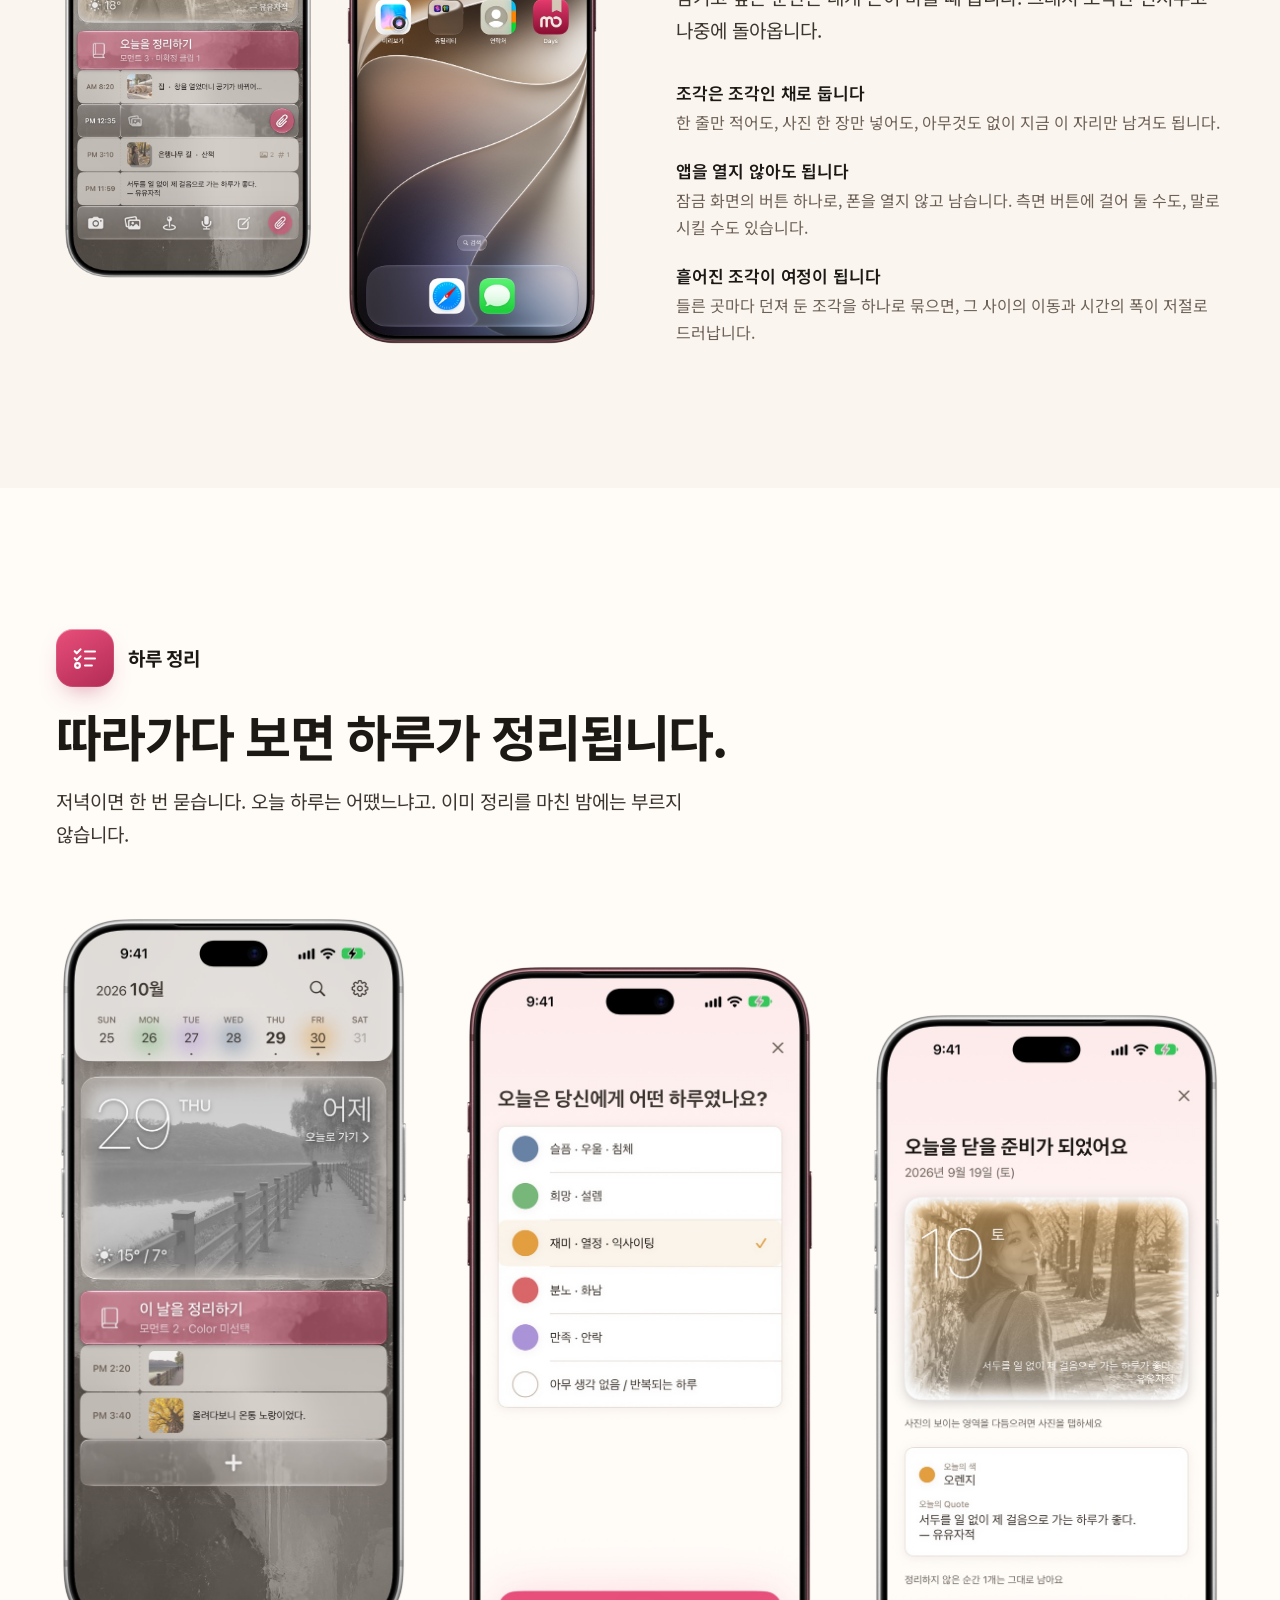
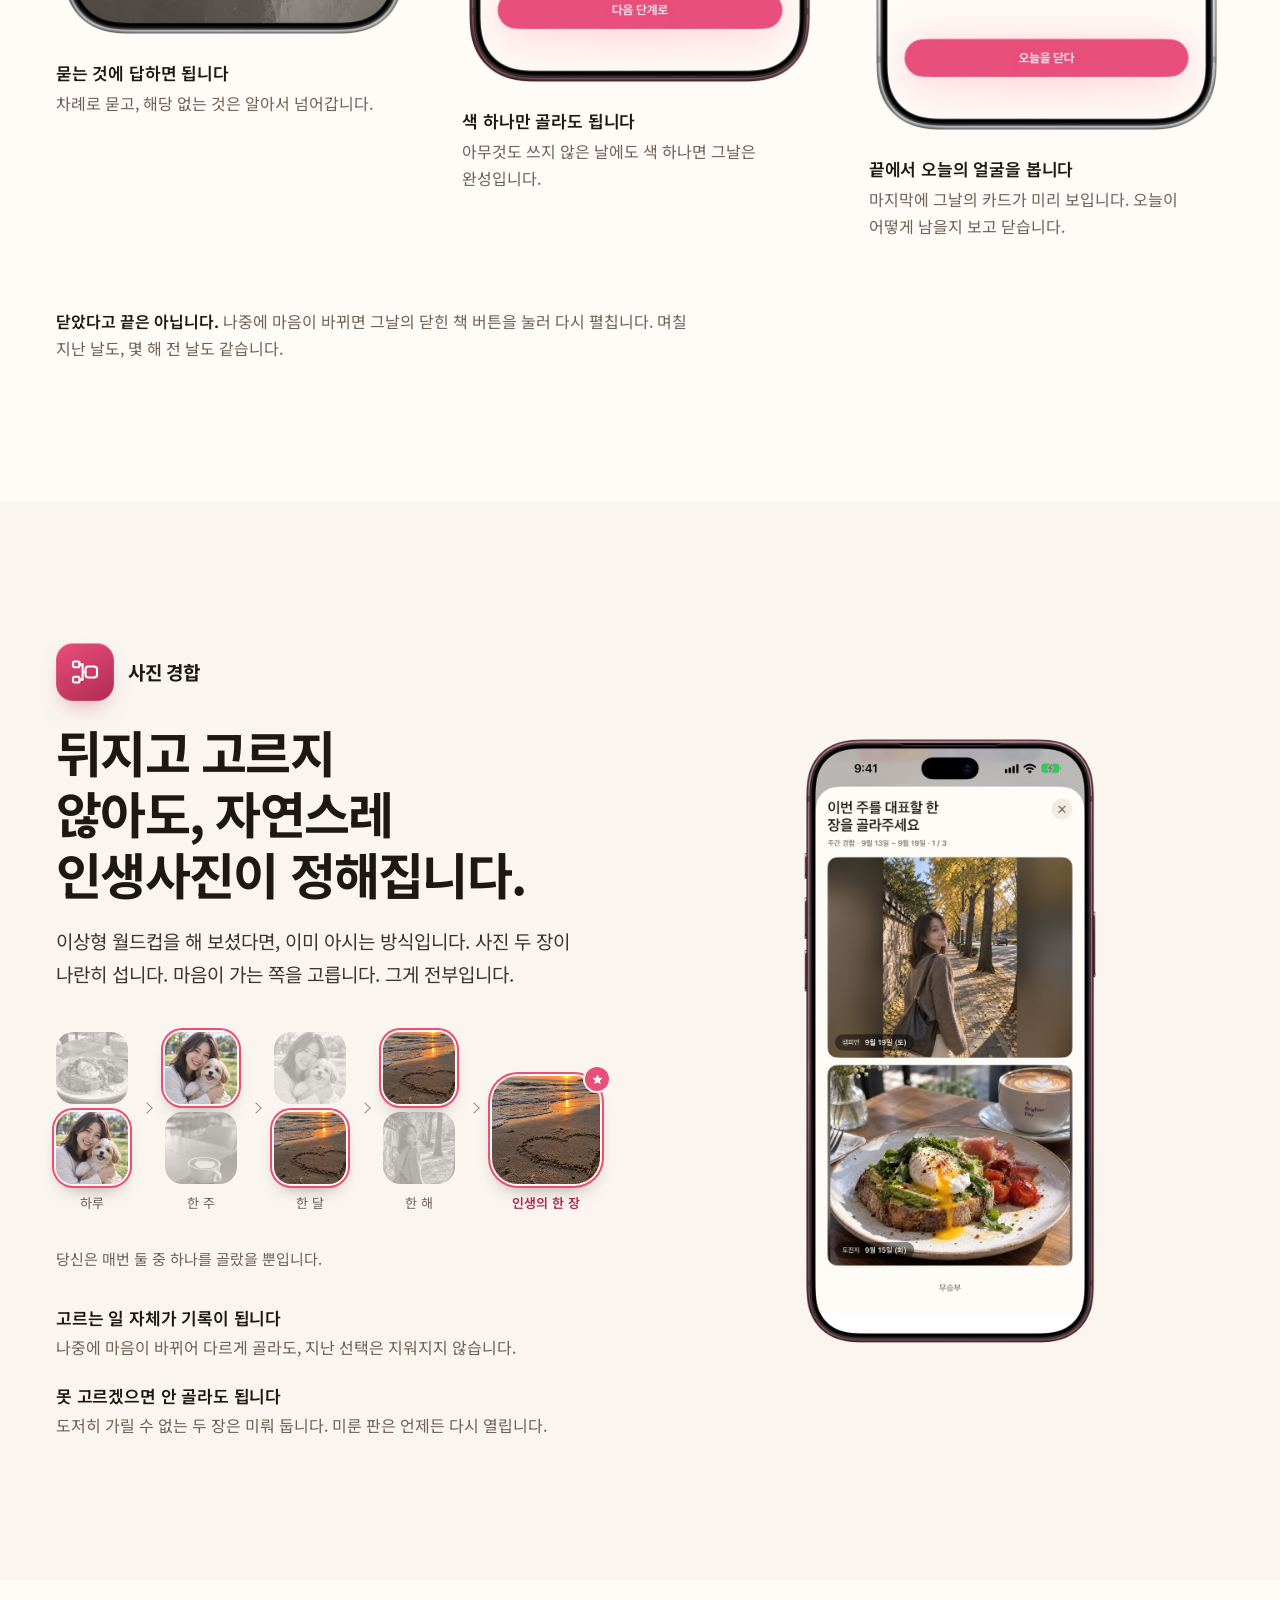
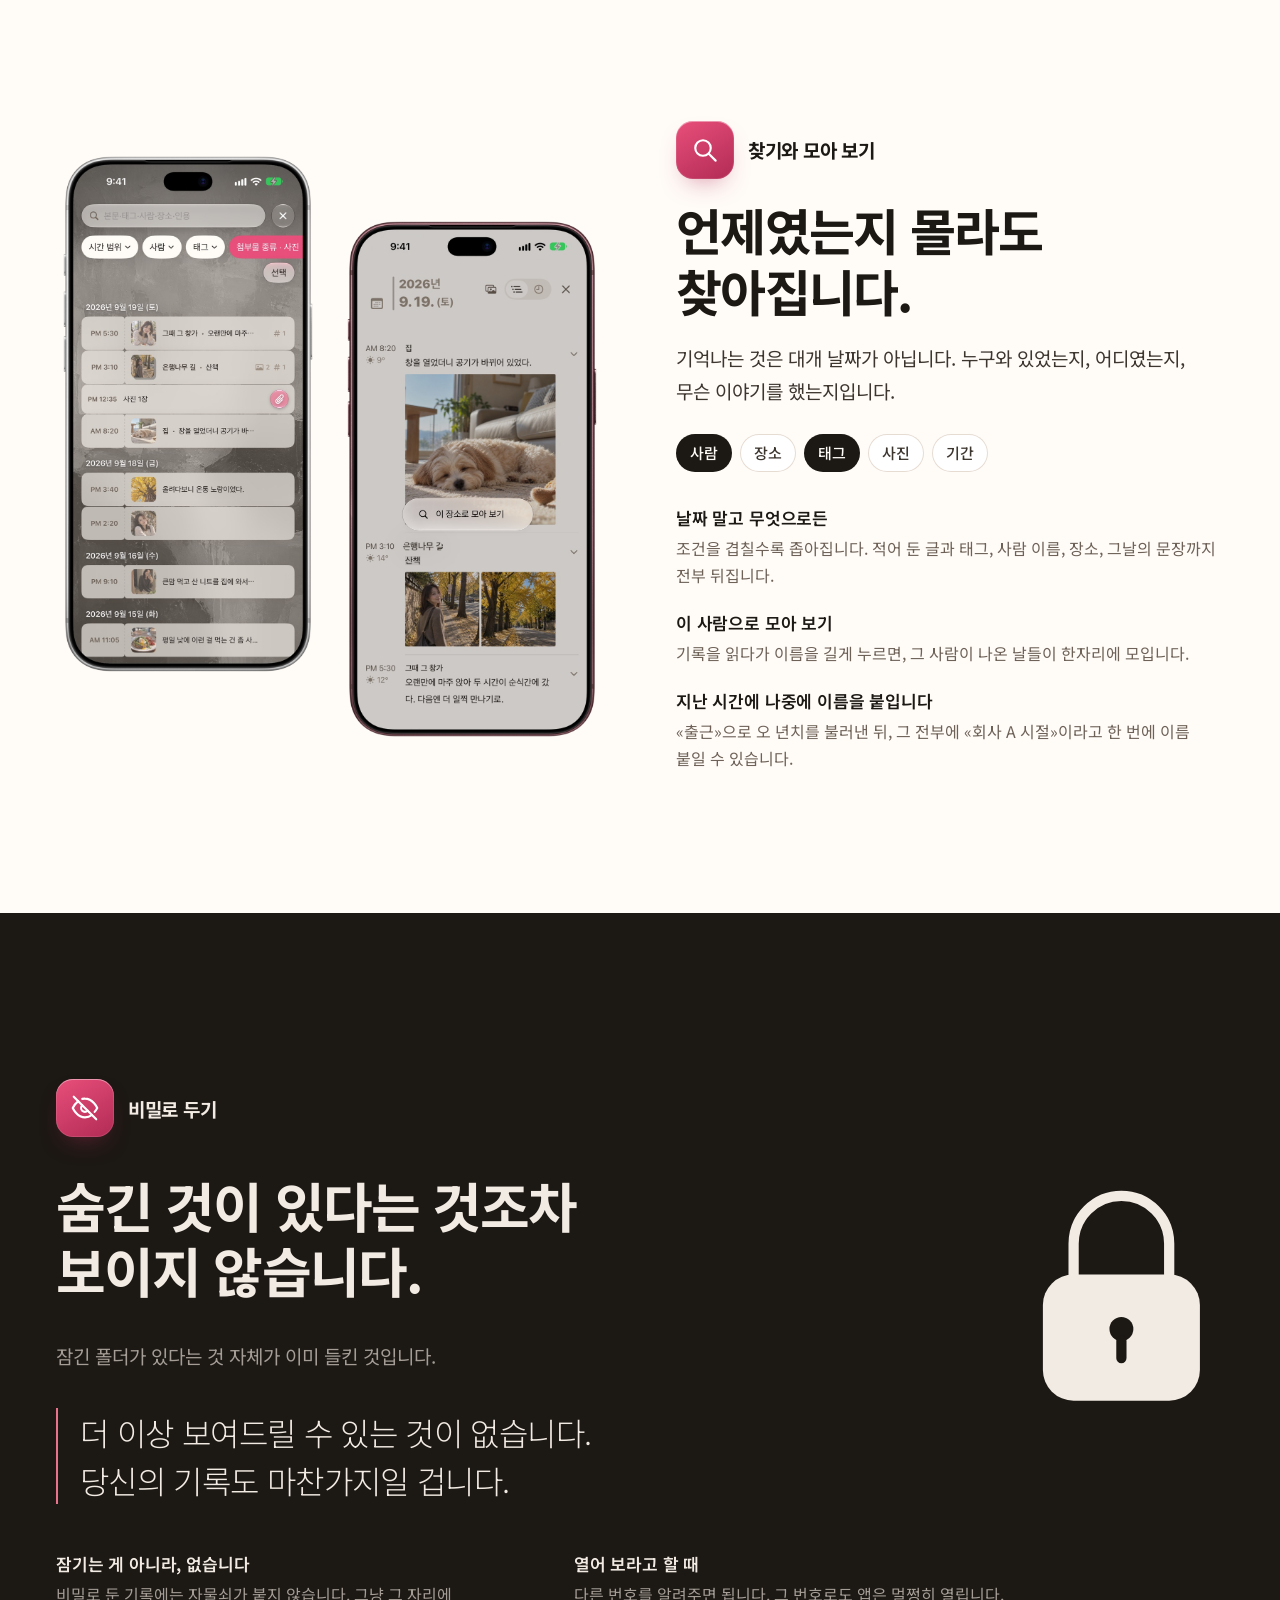
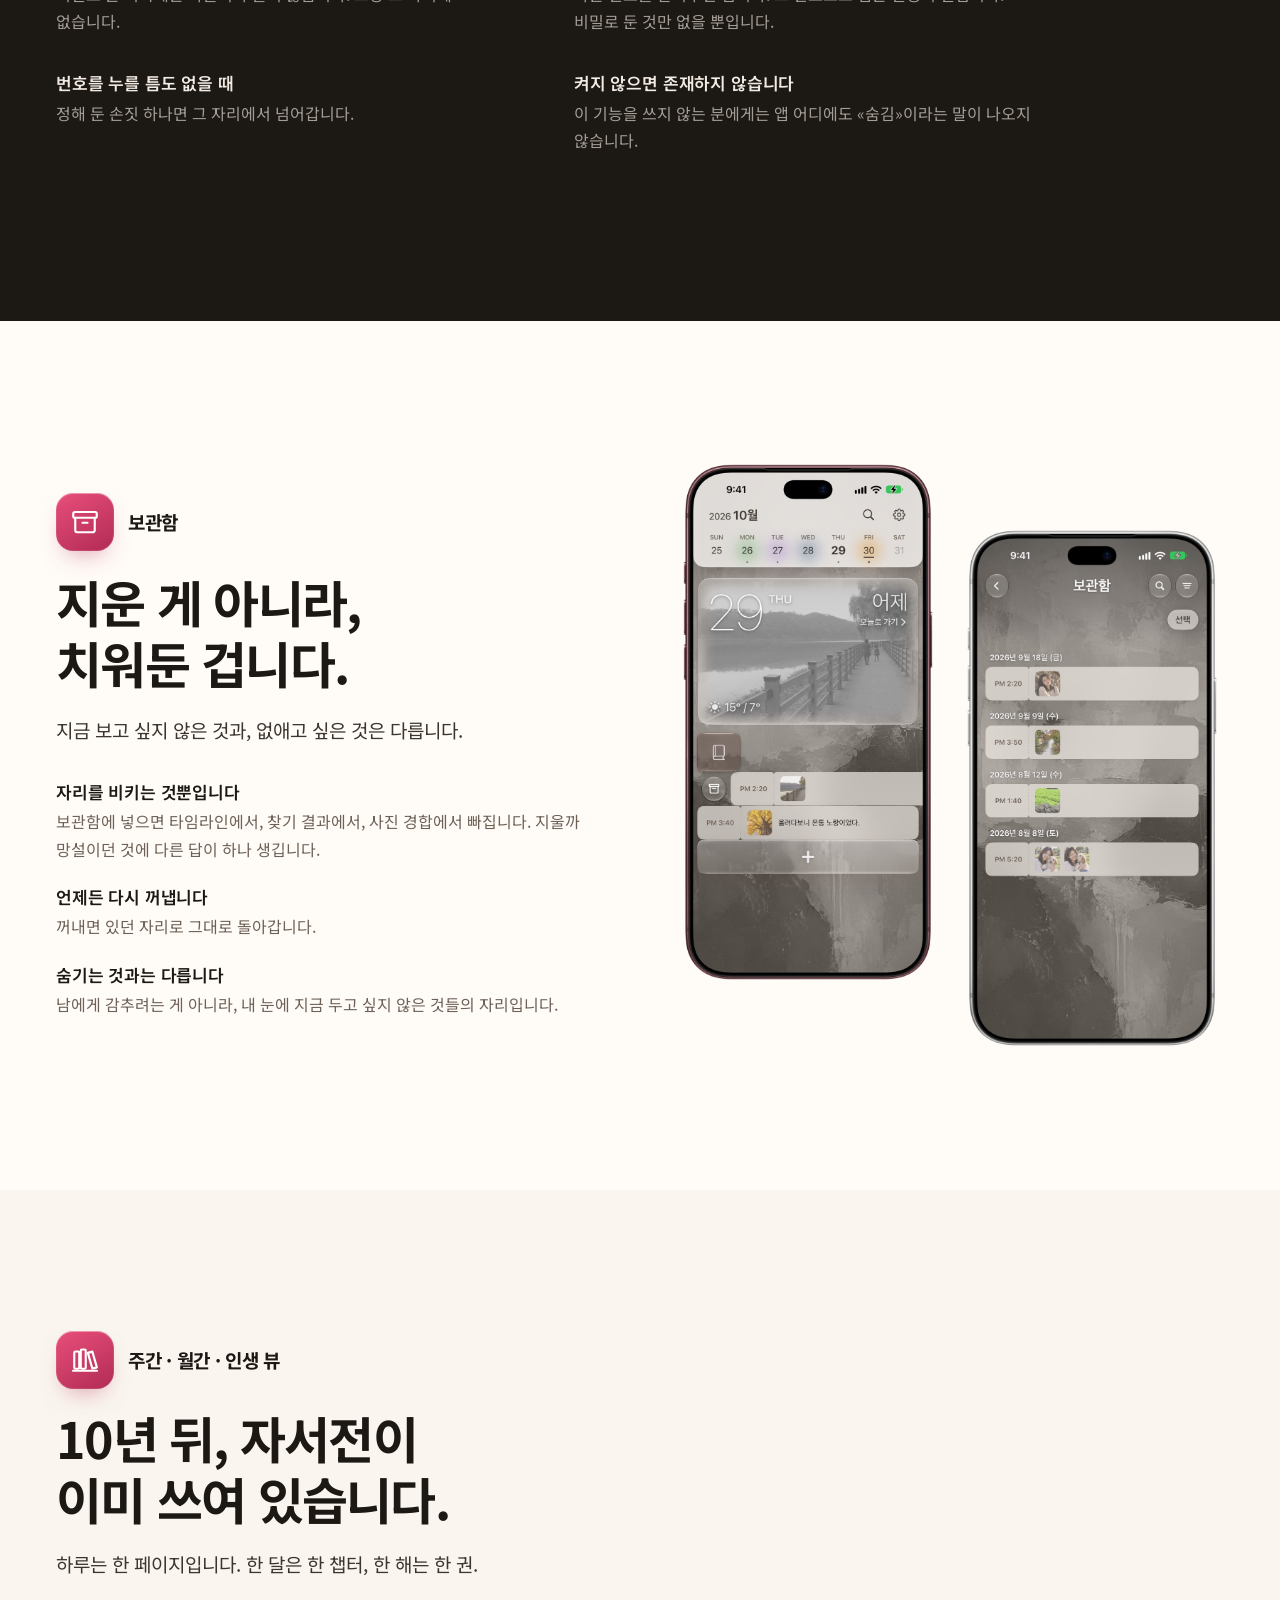
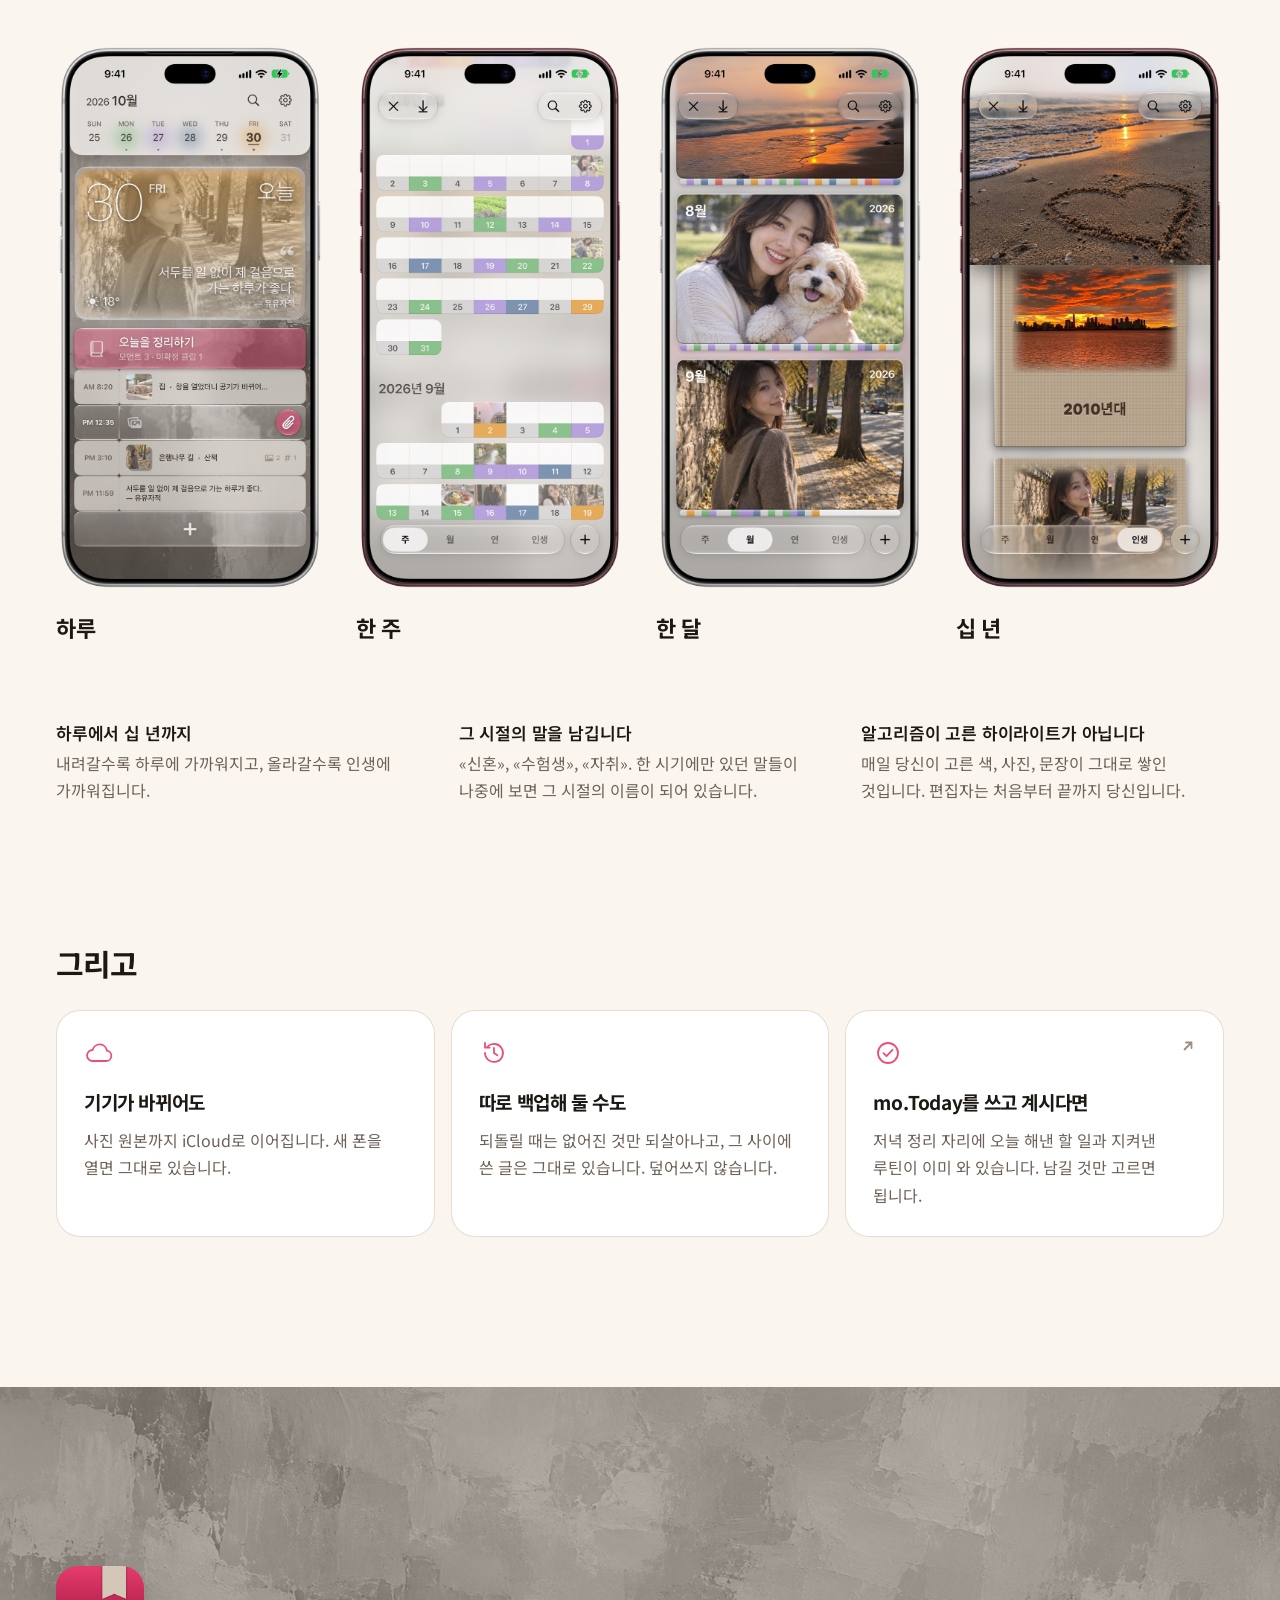
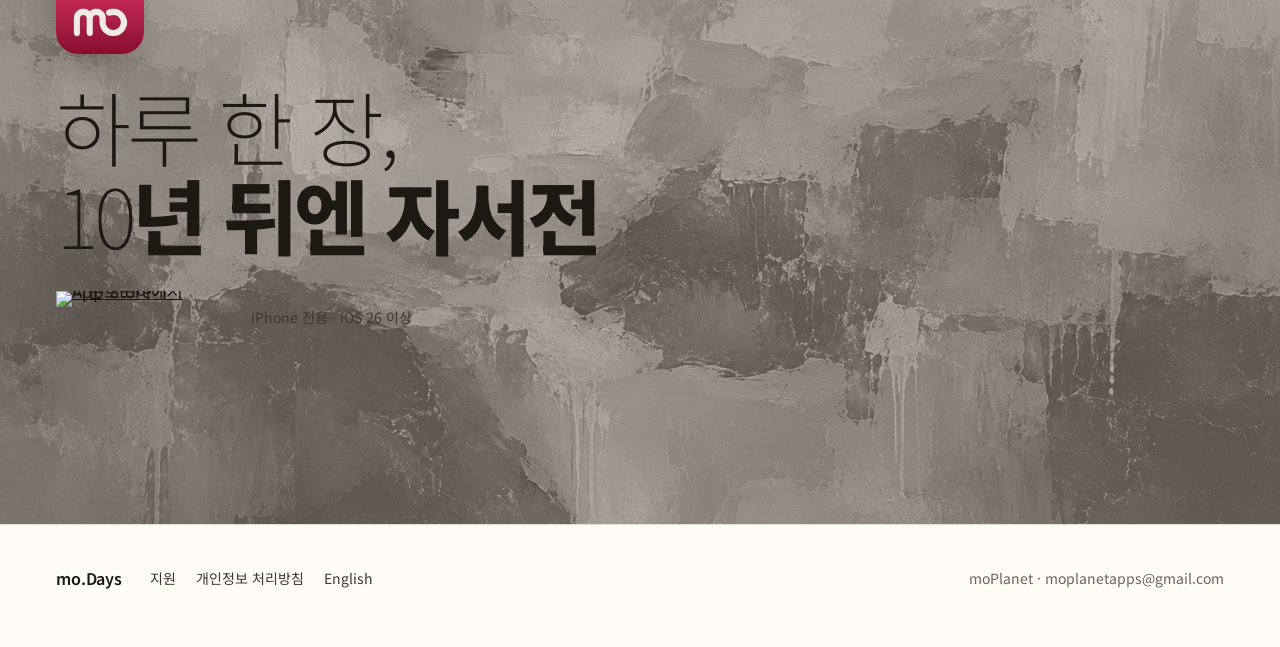
==== commit deb28525: "1.0.3 출시 날 올릴 수정 — 앱 이름 표기 mo.Days(첫 페이지 탭 제목·검색·공유 설명·화면 낭독 제목·그림 설명, 지원·처리방침 네 쪽 본문과 설명, 문서 틀 머리 —" ====
--- a/index.html
+++ b/index.html
@@ -3,8 +3,8 @@
 <head>
 <meta charset="utf-8">
 <meta name="viewport" content="width=device-width, initial-scale=1">
-<title>moDays — 하루 한 장, 10년 뒤엔 자서전</title>
-<meta name="description" content="내가 이름 붙인 장소, 내 사람들, 그 순간의 기온까지 — 카드 한 장 뒤에 그날이 통째로 남습니다. iPhone 기록 앱 moDays.">
+<title>mo.Days — 하루 한 장, 10년 뒤엔 자서전</title>
+<meta name="description" content="내가 이름 붙인 장소, 내 사람들, 그 순간의 기온까지 — 카드 한 장 뒤에 그날이 통째로 남습니다. iPhone 기록 앱 mo.Days.">
 <link rel="canonical" href="https://modays.app/">
 <link rel="alternate" hreflang="ko" href="https://modays.app/">
 <link rel="alternate" hreflang="en" href="https://modays.app/en/">
@@ -14,9 +14,9 @@
 <meta name="theme-color" content="#FFFBF7" media="(prefers-color-scheme: light)">
 <meta name="theme-color" content="#23211E" media="(prefers-color-scheme: dark)">
 <meta property="og:type" content="website">
-<meta property="og:site_name" content="moDays">
-<meta property="og:title" content="moDays — 하루 한 장, 10년 뒤엔 자서전">
-<meta property="og:description" content="내가 이름 붙인 장소, 내 사람들, 그 순간의 기온까지 — 카드 한 장 뒤에 그날이 통째로 남습니다. iPhone 기록 앱 moDays.">
+<meta property="og:site_name" content="mo.Days">
+<meta property="og:title" content="mo.Days — 하루 한 장, 10년 뒤엔 자서전">
+<meta property="og:description" content="내가 이름 붙인 장소, 내 사람들, 그 순간의 기온까지 — 카드 한 장 뒤에 그날이 통째로 남습니다. iPhone 기록 앱 mo.Days.">
 <meta property="og:url" content="https://modays.app/">
 <meta property="og:image" content="https://modays.app/img/og-ko.jpg">
 <meta property="og:image:width" content="1200">
@@ -728,7 +728,7 @@
 
   <section class="flow" aria-labelledby="flow-title">
     <div class="wrap">
-      <h2 class="sr" id="flow-title">moDays를 쓰는 흐름</h2>
+      <h2 class="sr" id="flow-title">mo.Days를 쓰는 흐름</h2>
       <ol class="flow-box">
         <li><svg viewBox="0 0 24 24" aria-hidden="true"><path d="M4.8 7.2h2.6l1.6-2.4h6l1.6 2.4h2.6a1.9 1.9 0 0 1 1.9 1.9v8.6a1.9 1.9 0 0 1-1.9 1.9H4.8a1.9 1.9 0 0 1-1.9-1.9V9.1a1.9 1.9 0 0 1 1.9-1.9Z"/><circle cx="12" cy="13.2" r="3.5"/></svg><h3>순간 포착</h3><p>부담 없이 남기고</p></li>
         <li><svg viewBox="0 0 24 24" aria-hidden="true"><path d="M8 3v3M12 3v3M16 3v3"/><path d="M18.6 10.4V6.4a1.9 1.9 0 0 0-1.9-1.9H7.3a1.9 1.9 0 0 0-1.9 1.9v13.2a1.9 1.9 0 0 0 1.9 1.9h3.9"/><path d="M8.6 10h6.8M8.6 13.4h4.4M8.6 16.8h2.2"/><path d="M20.3 13.7a1.55 1.55 0 0 0-2.2-2.2l-4.9 4.9-.7 2.9 2.9-.7Z"/></svg><h3>하루 완성</h3><p>여유 있을 때 정리하고</p></li>
@@ -770,7 +770,7 @@
       </div>
       <div class="media duo">
         <figure class="phone"><img src="/img/m-plus.jpg" alt="+ 카드를 누르면 펼쳐지는 여섯 가지 시작 방법" width="720" height="1469"></figure>
-        <figure class="phone b"><img src="/img/m-widget.jpg" alt="홈 화면의 moDays 위젯" width="720" height="1469"></figure>
+        <figure class="phone b"><img src="/img/m-widget.jpg" alt="홈 화면의 mo.Days 위젯" width="720" height="1469"></figure>
       </div>
     </div>
   </section>
@@ -790,7 +790,7 @@
         <li><figure class="phone"><img src="/img/m-last.jpg" alt="마지막 걸음 — 그날의 카드 미리보기" width="720" height="1469"></figure>
           <div class="point"><h3>끝에서 오늘의 얼굴을 봅니다</h3><p>마지막에 그날의 카드가 미리 보입니다. 오늘이 어떻게 남을지 보고 닫습니다.</p></div></li>
       </ol>
-      <p class="note"><b>닫았다고 끝은 아닙니다.</b> 나중에 마음이 바뀌면 그 날짜를 눌러 다시 들어갑니다. 며칠 지난 날도, 몇 해 전 날도 같습니다.</p>
+      <p class="note"><b>닫았다고 끝은 아닙니다.</b> 나중에 마음이 바뀌면 그날의 닫힌 책 버튼을 눌러 다시 펼칩니다. 며칠 지난 날도, 몇 해 전 날도 같습니다.</p>
     </div>
   </section>
 
@@ -920,7 +920,7 @@
 
   <section class="backdrop closing" aria-labelledby="closing-title">
     <div class="wrap">
-      <img class="icon" src="/img/icon.png" alt="moDays 앱 아이콘" width="88" height="88">
+      <img class="icon" src="/img/icon.png" alt="mo.Days 앱 아이콘" width="88" height="88">
       <h2 id="closing-title"><span class="soft">하루 한 장,</span><span class="ten">10</span>년 뒤엔 자서전</h2>
       <div class="get" style="margin-top: 4px">
         <a class="store-badge" href="https://apps.apple.com/kr/app/modays/id6817686720"><img src="https://toolbox.marketingtools.apple.com/api/v2/badges/download-on-the-app-store/black/ko-kr" alt="App Store에서 다운로드하기" width="175" height="54" loading="eager"></a>
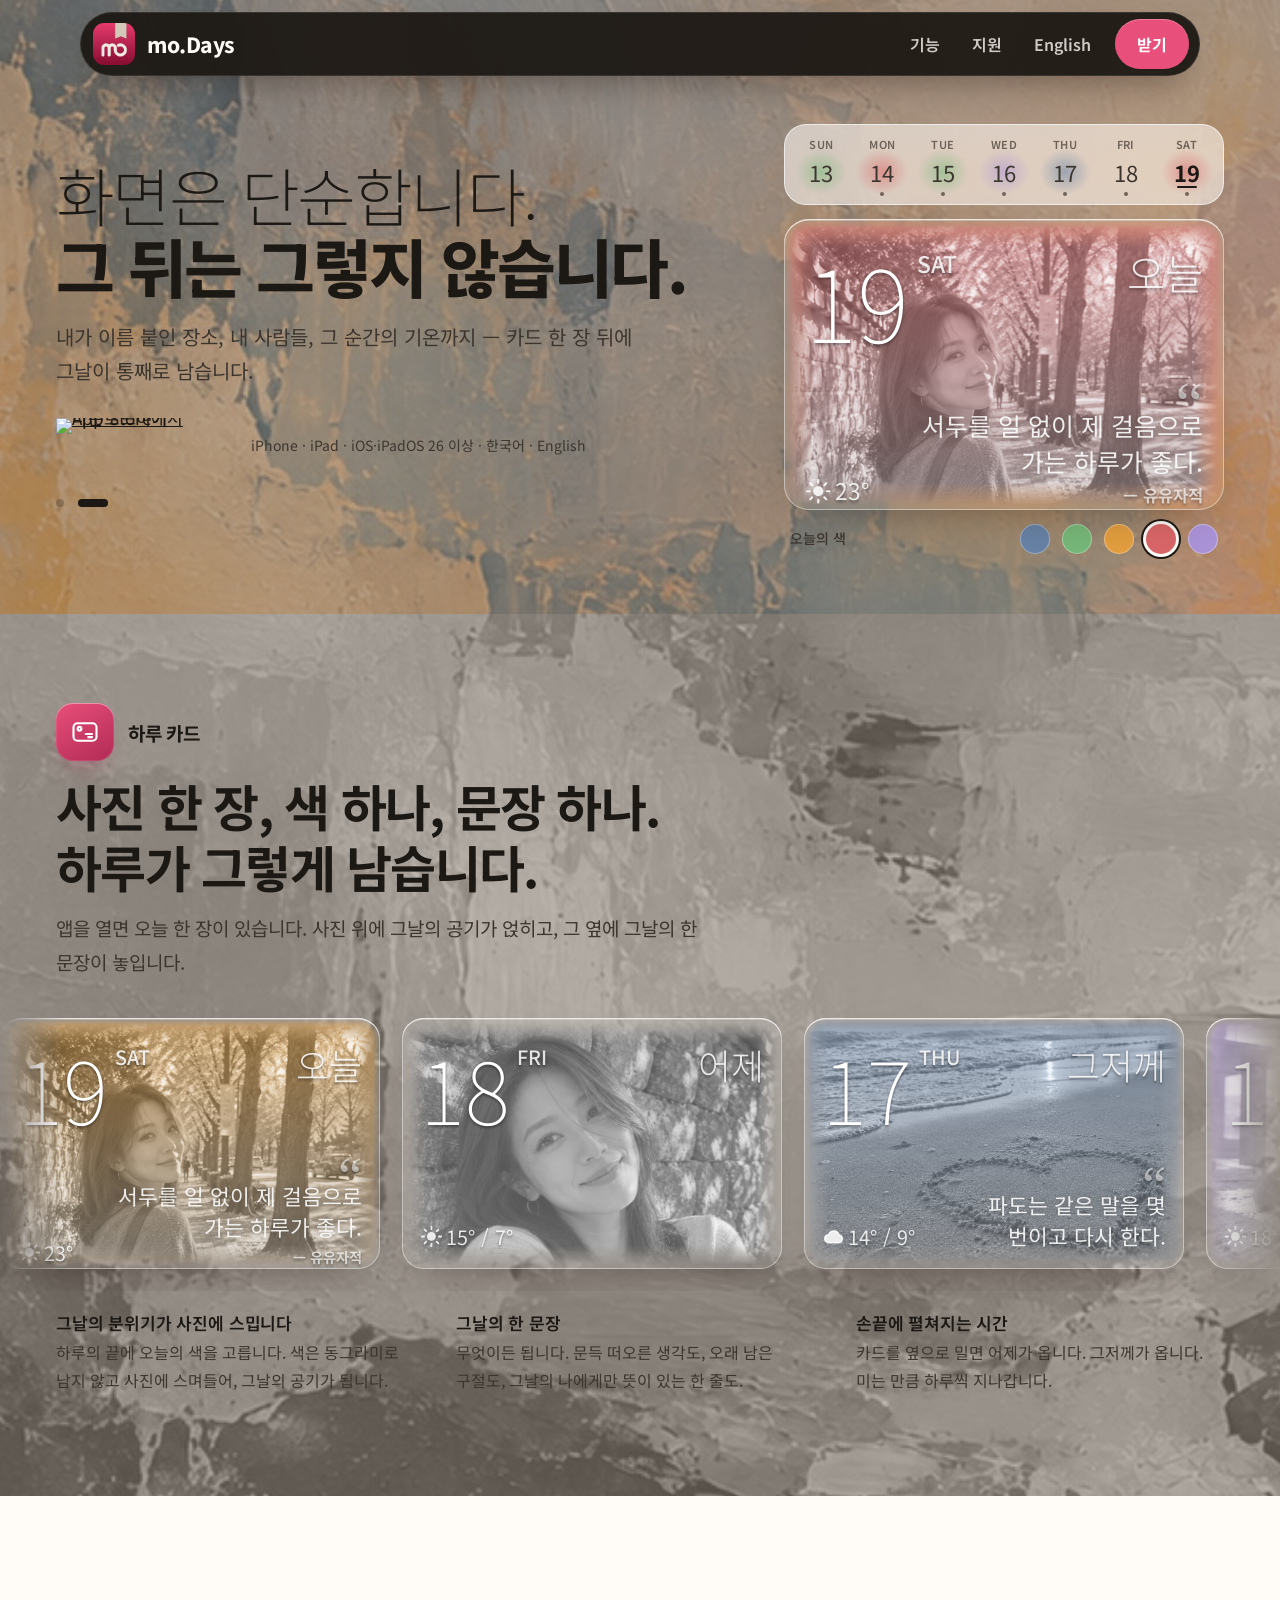
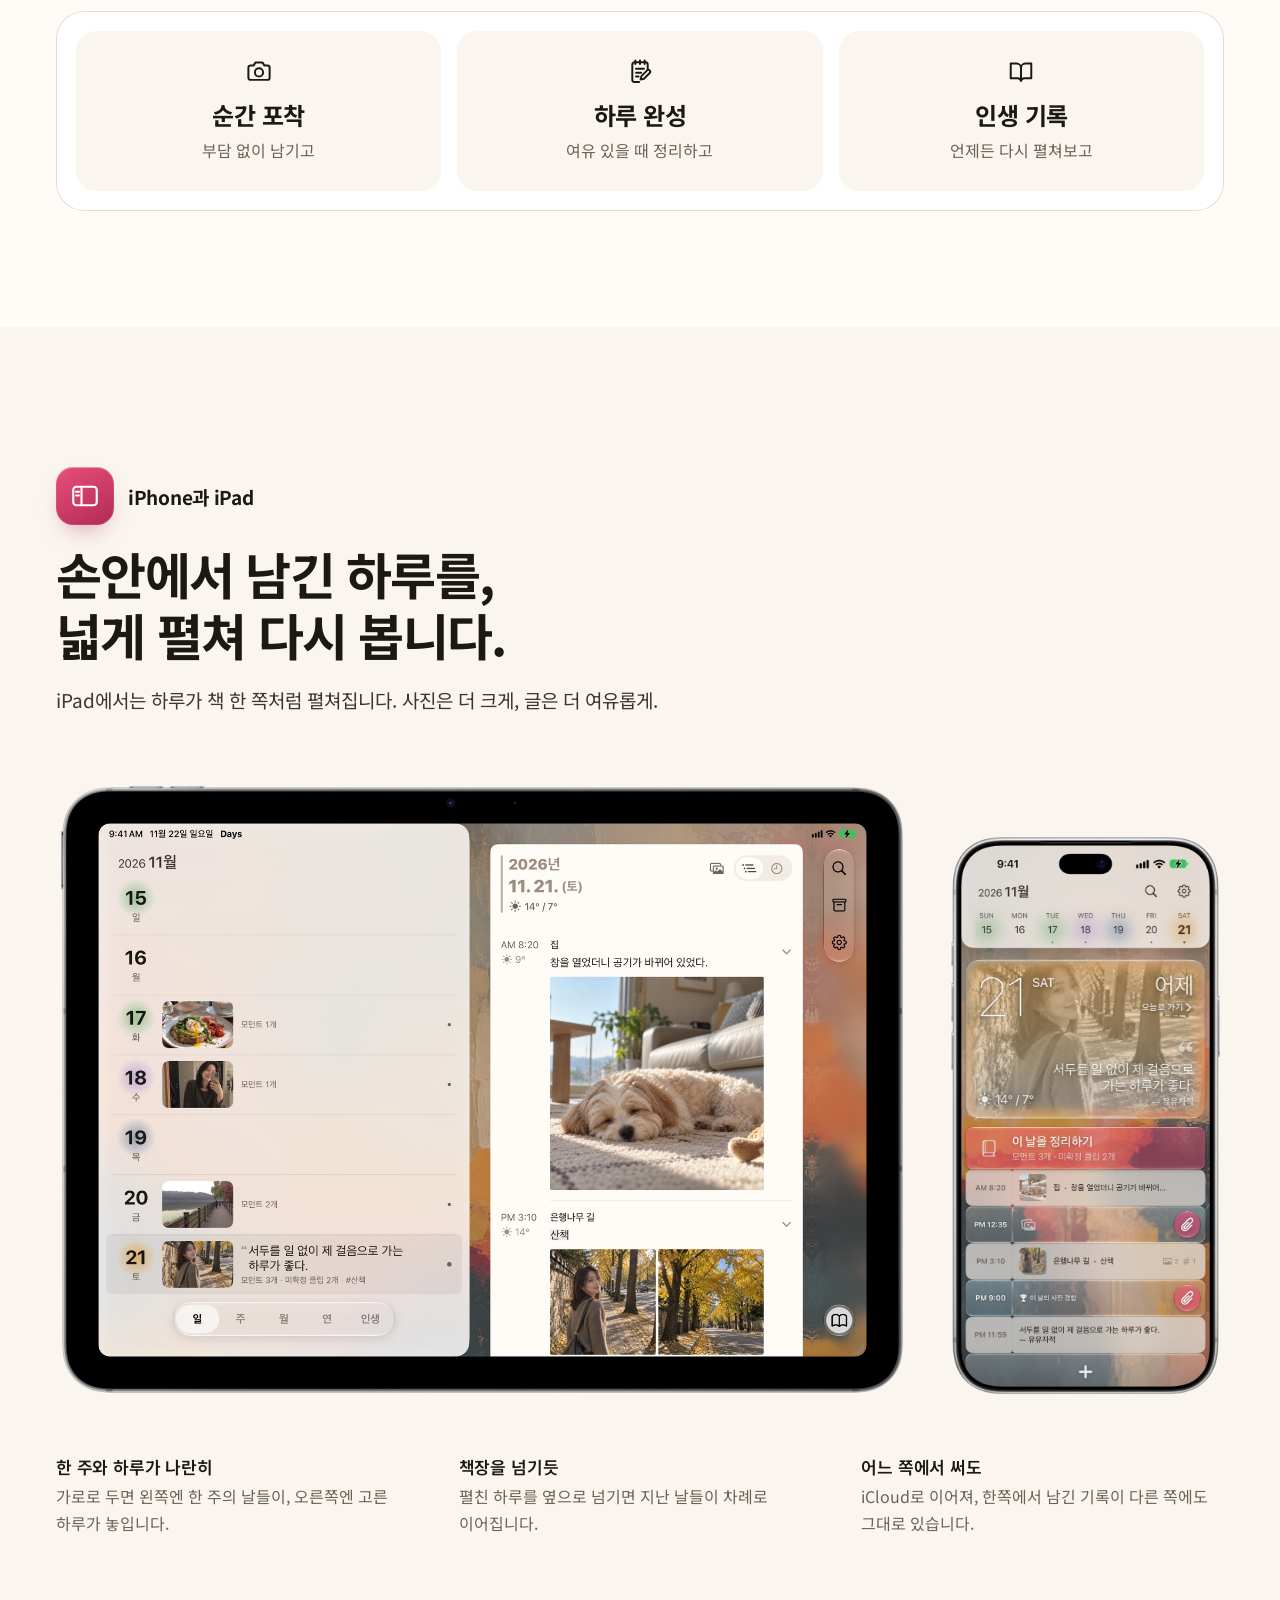
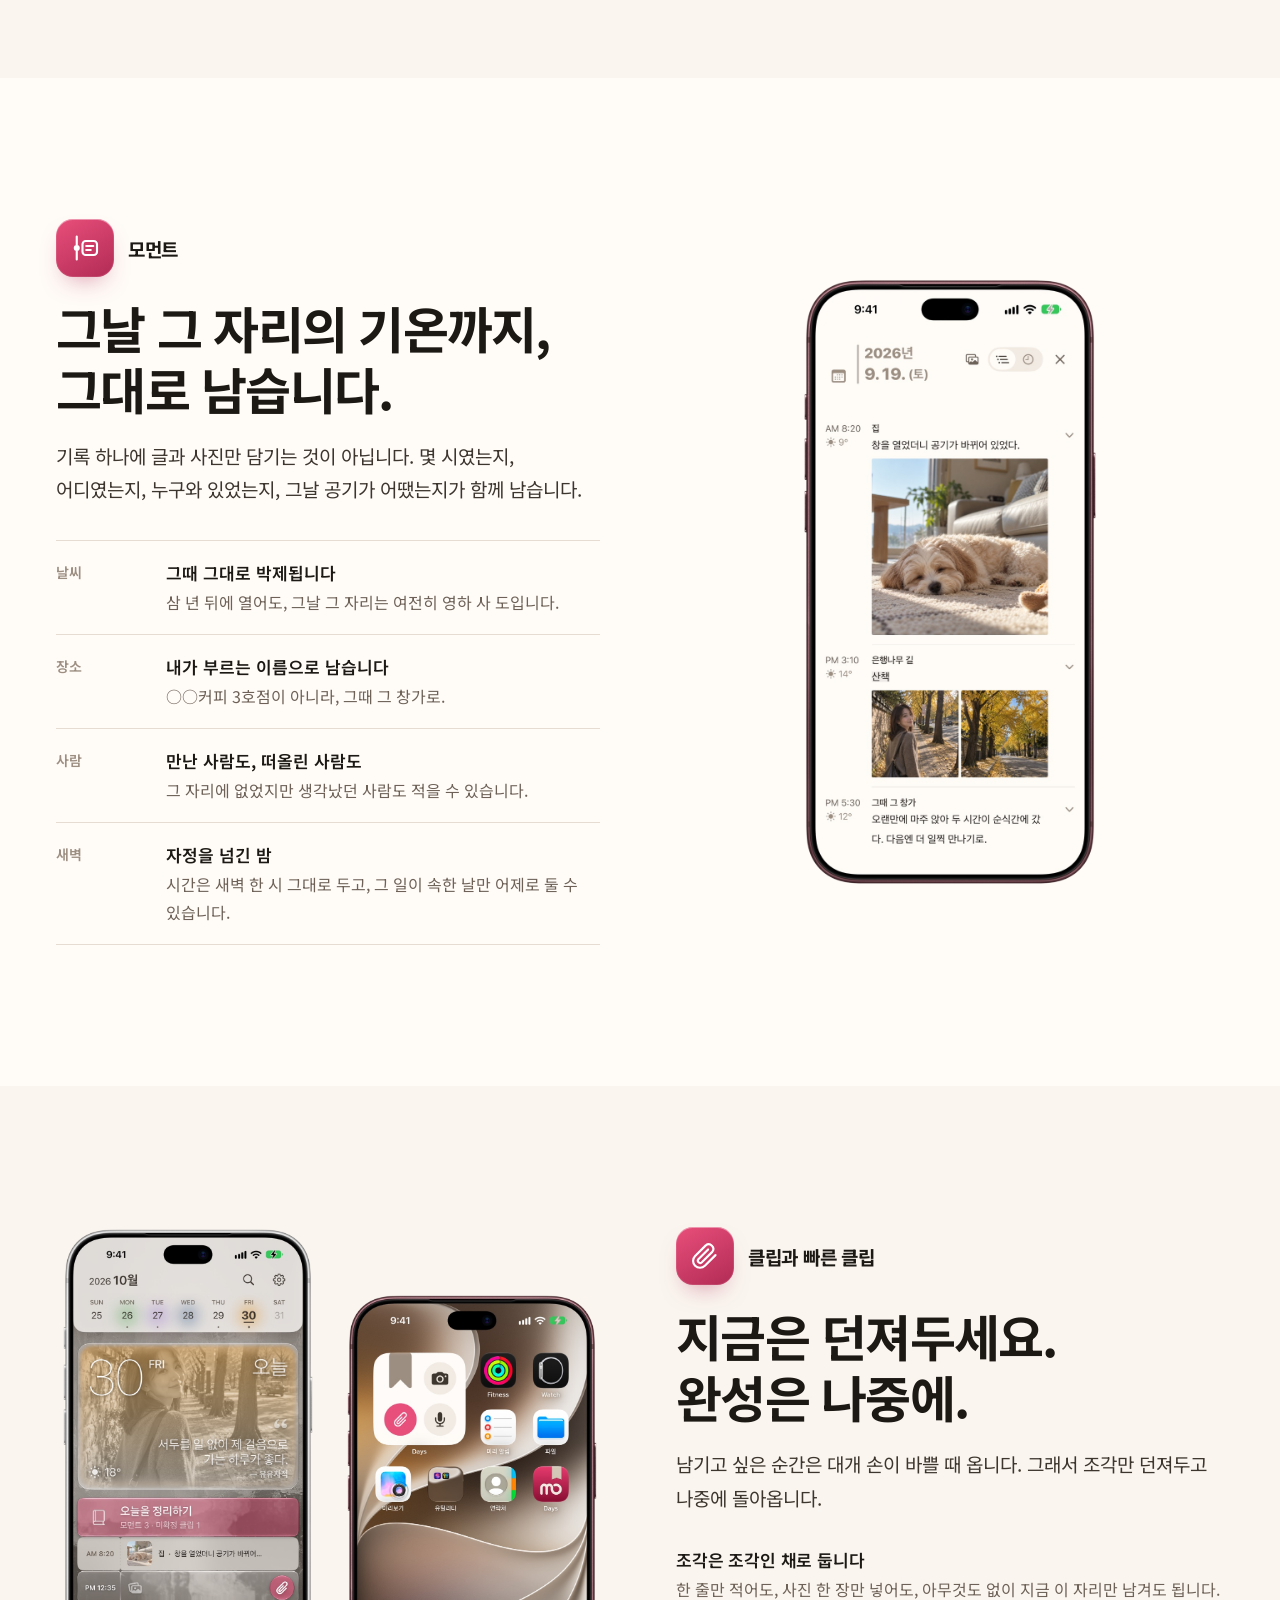
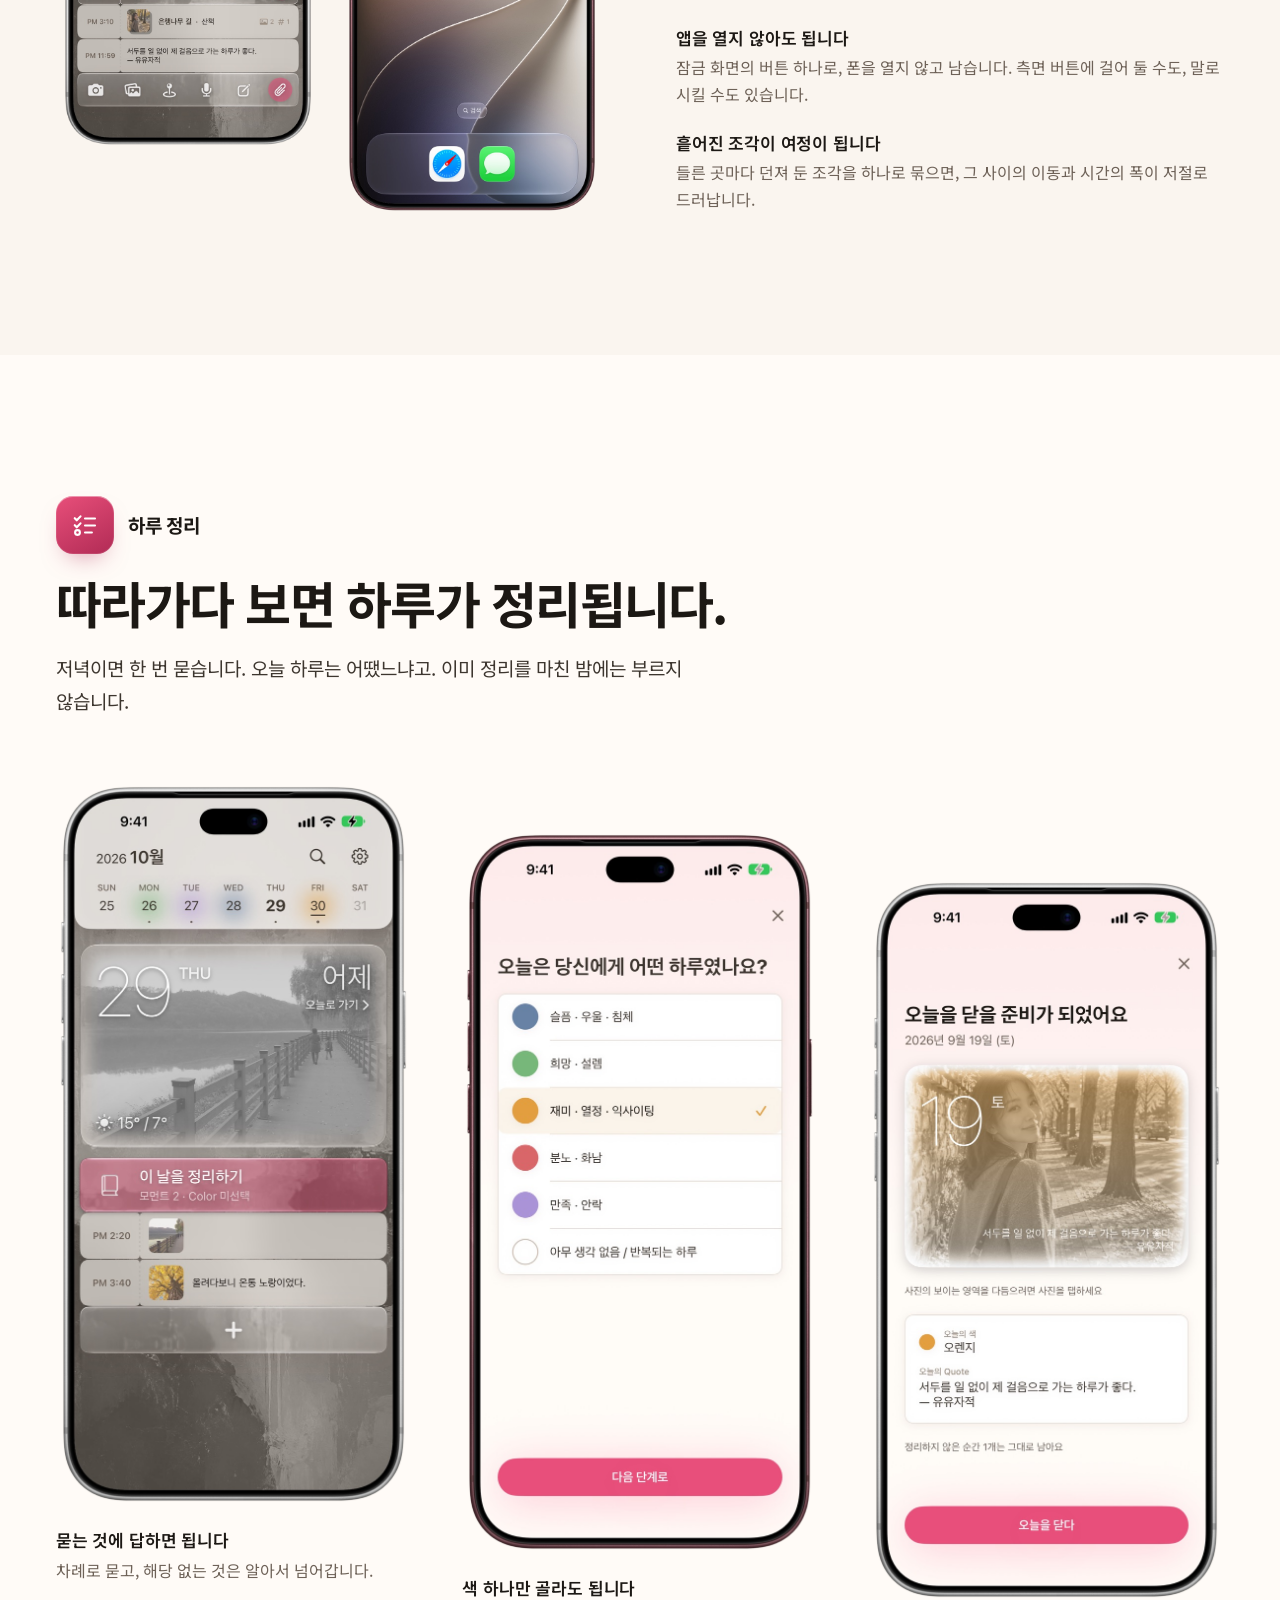
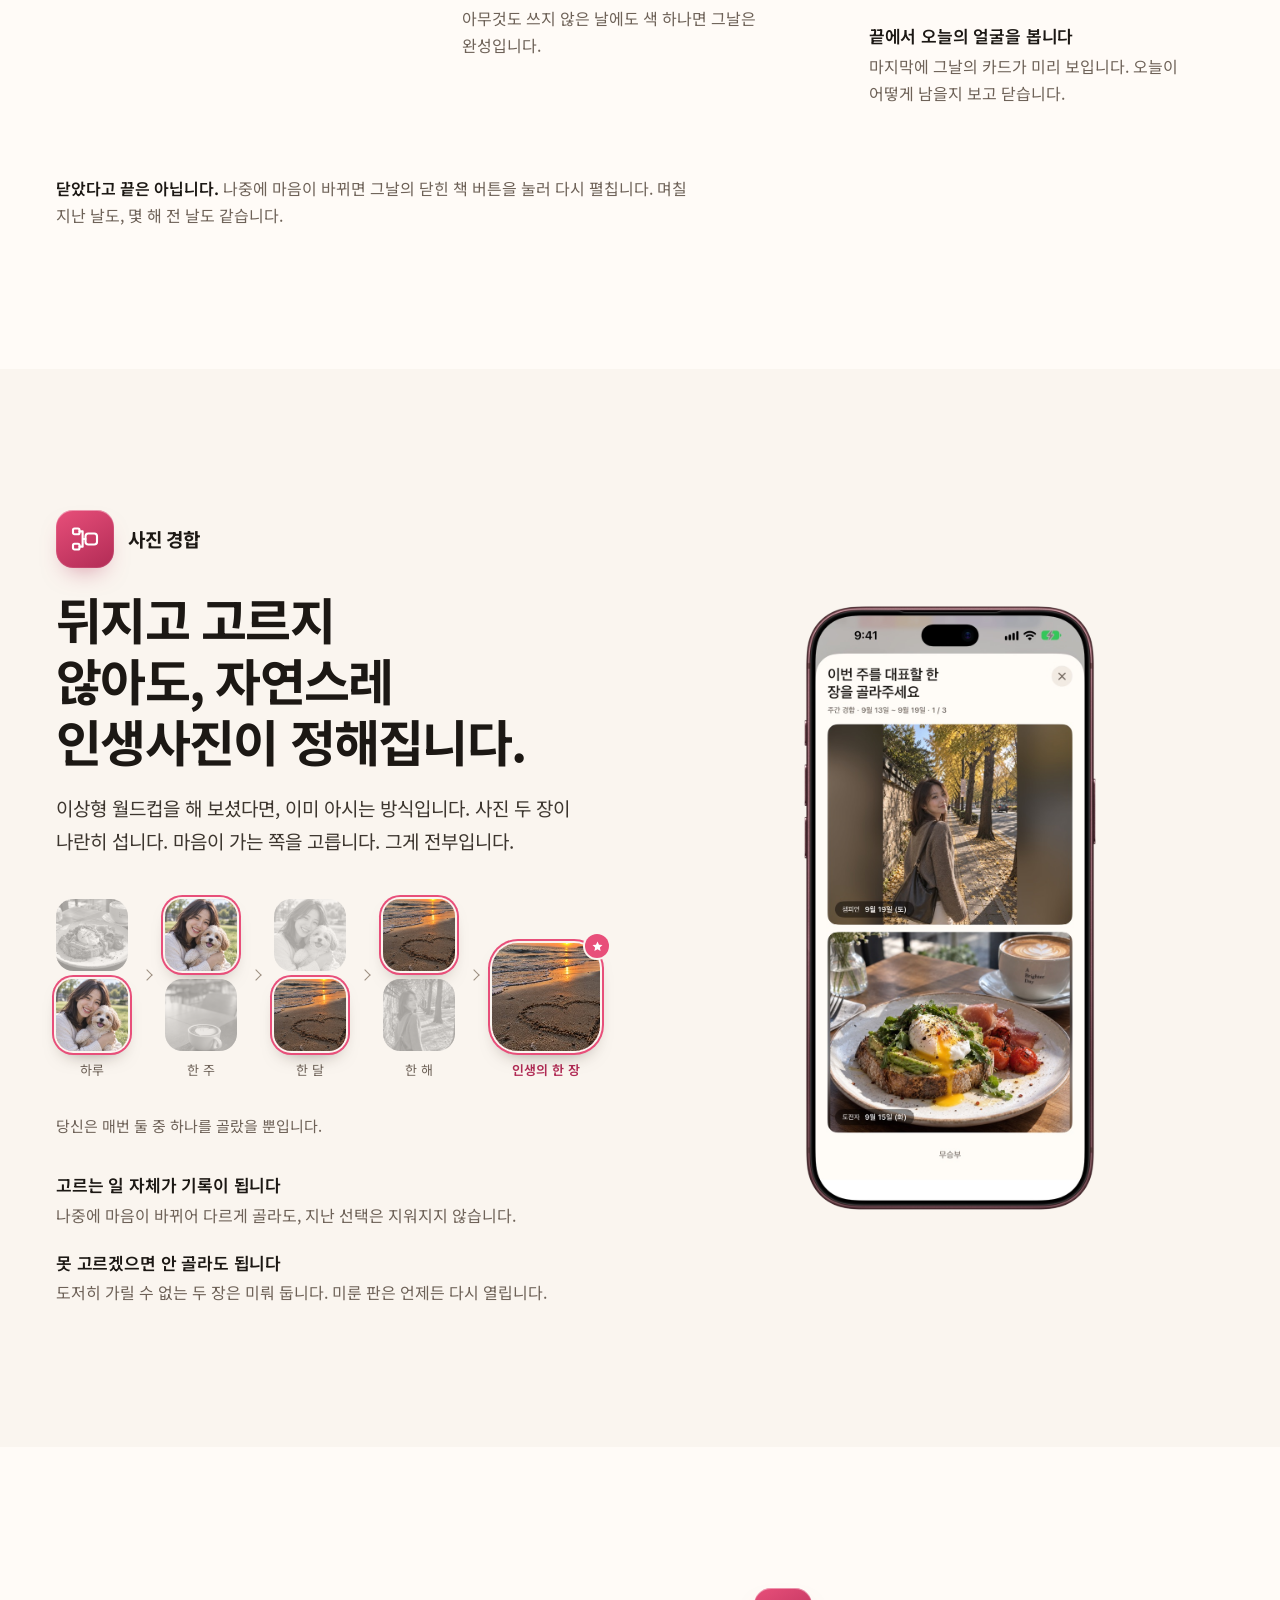
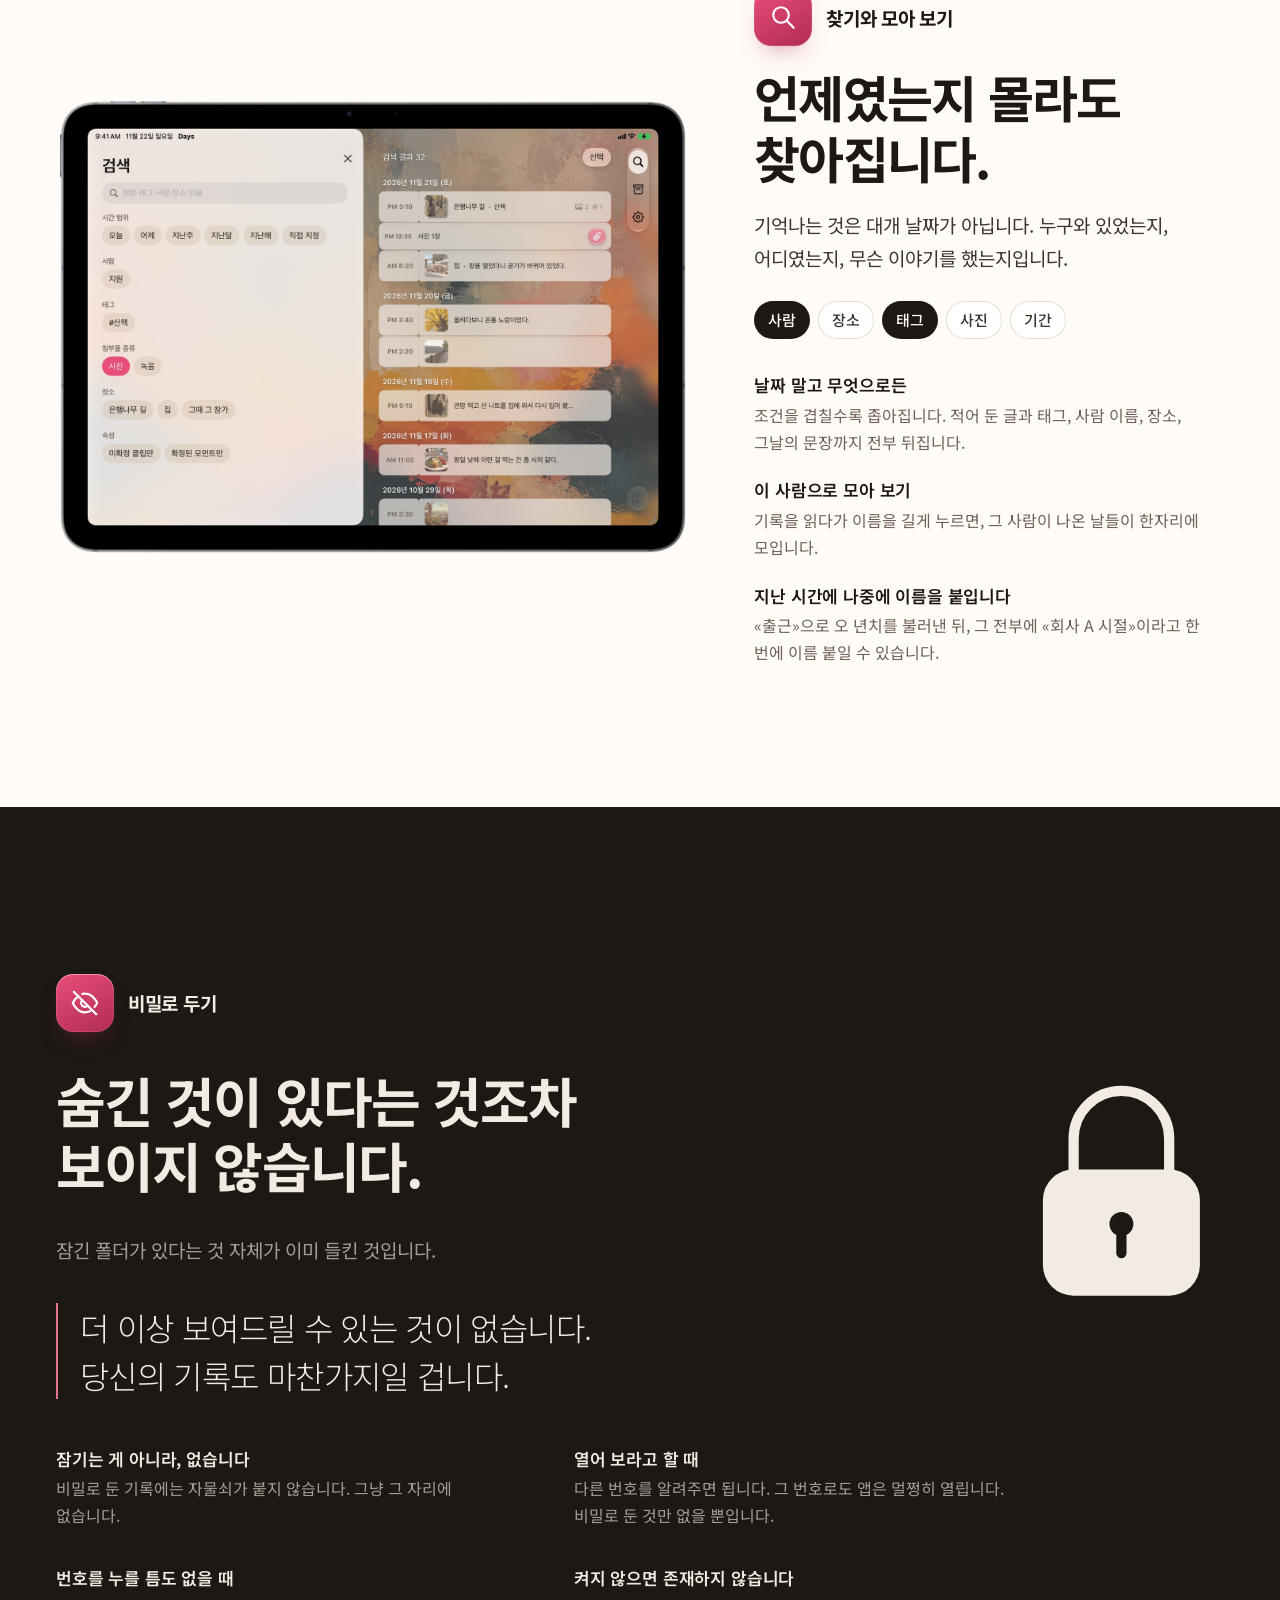
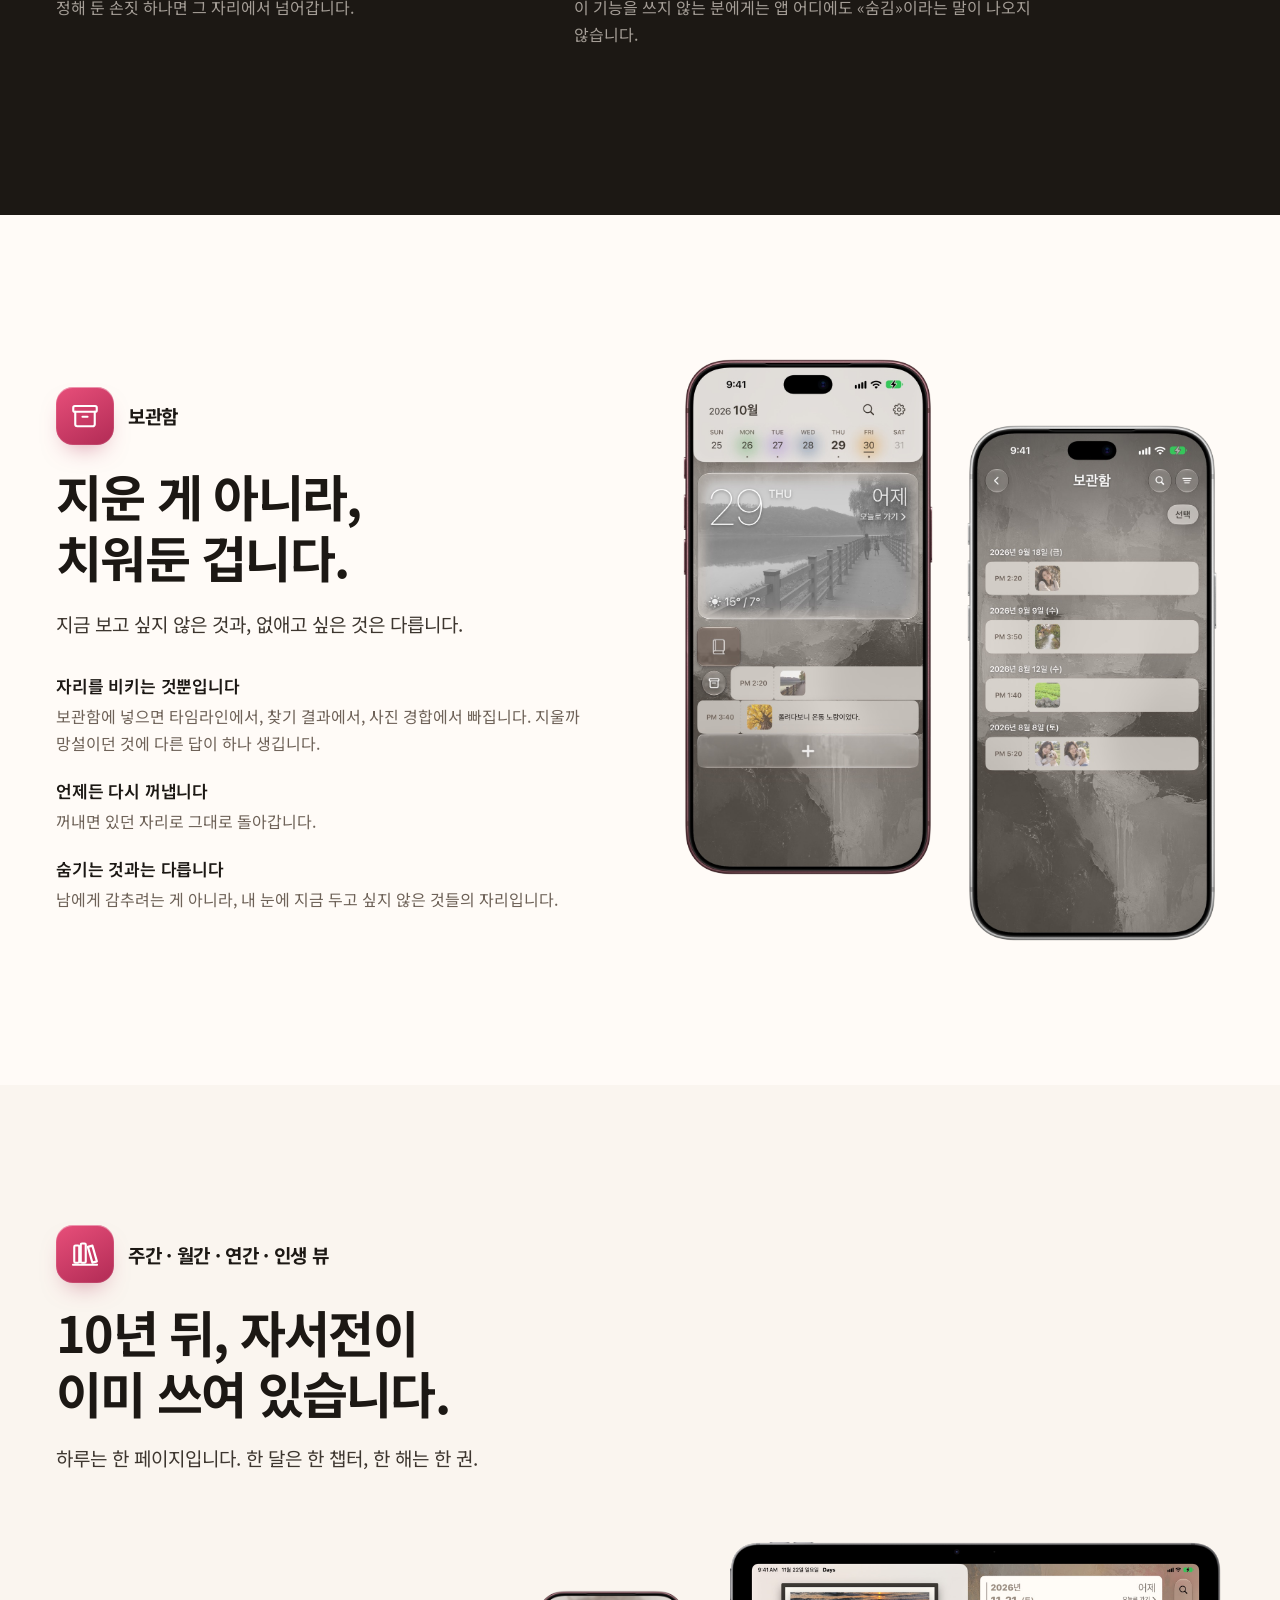
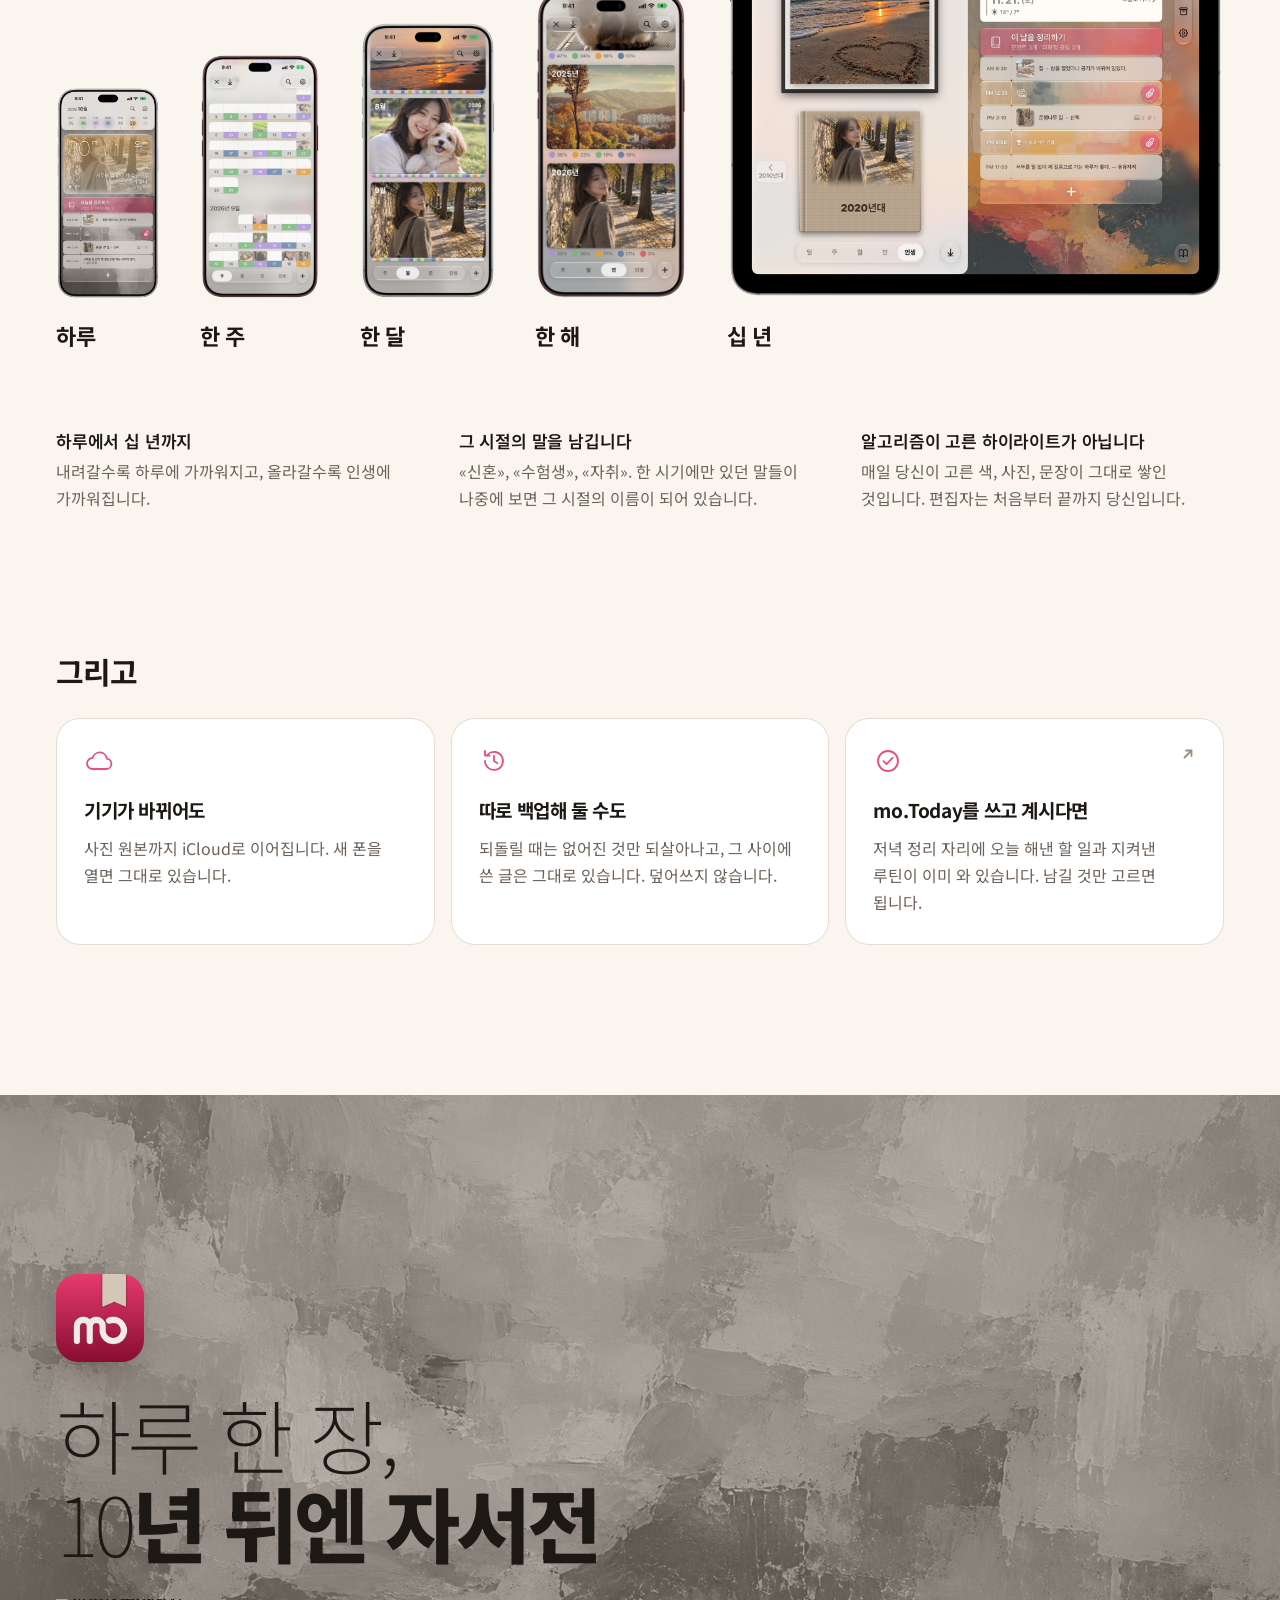
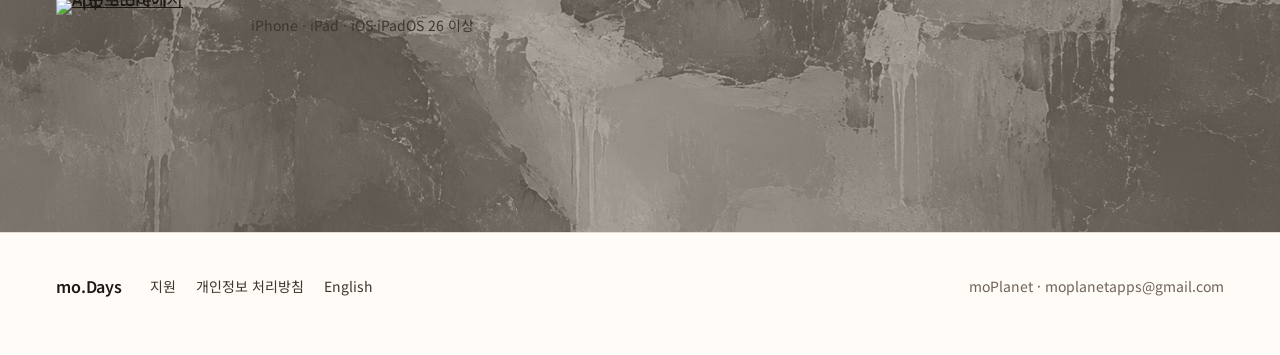
==== commit 08a73445: "1.1 첫 페이지에 iPad를 섞음 — 손안에서 남긴 하루를 넓게 펼쳐 다시 본다(한·영, 1.1 출시 날 합쳐 올림 — 그때까지 이 가지에만). ① 새 절 «iPhone과 iPa" ====
--- a/index.html
+++ b/index.html
@@ -4,7 +4,7 @@
 <meta charset="utf-8">
 <meta name="viewport" content="width=device-width, initial-scale=1">
 <title>mo.Days — 하루 한 장, 10년 뒤엔 자서전</title>
-<meta name="description" content="내가 이름 붙인 장소, 내 사람들, 그 순간의 기온까지 — 카드 한 장 뒤에 그날이 통째로 남습니다. iPhone 기록 앱 mo.Days.">
+<meta name="description" content="내가 이름 붙인 장소, 내 사람들, 그 순간의 기온까지 — 카드 한 장 뒤에 그날이 통째로 남습니다. iPhone·iPad 기록 앱 mo.Days.">
 <link rel="canonical" href="https://modays.app/">
 <link rel="alternate" hreflang="ko" href="https://modays.app/">
 <link rel="alternate" hreflang="en" href="https://modays.app/en/">
@@ -16,7 +16,7 @@
 <meta property="og:type" content="website">
 <meta property="og:site_name" content="mo.Days">
 <meta property="og:title" content="mo.Days — 하루 한 장, 10년 뒤엔 자서전">
-<meta property="og:description" content="내가 이름 붙인 장소, 내 사람들, 그 순간의 기온까지 — 카드 한 장 뒤에 그날이 통째로 남습니다. iPhone 기록 앱 mo.Days.">
+<meta property="og:description" content="내가 이름 붙인 장소, 내 사람들, 그 순간의 기온까지 — 카드 한 장 뒤에 그날이 통째로 남습니다. iPhone·iPad 기록 앱 mo.Days.">
 <meta property="og:url" content="https://modays.app/">
 <meta property="og:image" content="https://modays.app/img/og-ko.jpg">
 <meta property="og:image:width" content="1200">
@@ -27,7 +27,7 @@
 <link rel="preconnect" href="https://fonts.gstatic.com" crossorigin>
 <link rel="stylesheet" href="https://fonts.googleapis.com/css2?family=Noto+Sans+KR:wght@100;300;400;500;600;700;800&display=swap">
 <style>
-/* Layout: 앱을 여는 첫 화면(회색 수채 바탕 위 유리 하루 카드)에서 시작해, 크림 지면 위로 기능을 하나씩 — 화면은 폰 틀로, 글은 앱의 서체 위계로.
+/* Layout: 앱을 여는 첫 화면(회색 수채 바탕 위 유리 하루 카드)에서 시작해, 크림 지면 위로 기능을 하나씩 — 화면은 애플 기기 틀로, 글은 앱의 서체 위계로.
    색 값은 앱 토큰(DaysColor) 그대로: 크림 bgApp · 웜 그레이 9단 · 브랜드 로즈 · Color of the Day 다섯. */
 :root {
   --bg: #FFFBF7;          /* bgApp · neutral0 */
@@ -377,7 +377,7 @@
 .days .point p { color: var(--fg2); }
 
 /* ── 쓰는 흐름 — 기능을 하나씩 펴기 전에, 앱과 지내는 결을 먼저(남기고 · 정리하고 · 펼쳐보고) */
-.flow { padding-block: clamp(72px, 9vw, 120px) 0; }
+.flow { padding-block: clamp(72px, 9vw, 120px); }  /* 아래로 iPhone과 iPad 띠(alt)가 이어 선다 */
 .flow-box { display: grid; gap: 12px; padding: 12px; border-radius: 28px; background: var(--surface); box-shadow: inset 0 0 0 1px var(--line); }
 @media (min-width: 760px) { .flow-box { grid-template-columns: repeat(3, minmax(0, 1fr)); gap: 16px; padding: 20px; } }
 .flow-box li { display: grid; justify-items: center; gap: 6px; padding: 26px 20px 28px; border-radius: 20px; background: var(--bg-alt); text-align: center; }
@@ -428,6 +428,28 @@
 .duo { display: flex; justify-content: center; align-items: flex-start; gap: clamp(14px, 2.4vw, 28px); }
 .duo .phone { --w: clamp(150px, 20vw, 260px); }
 .duo .phone + .phone { margin-top: 12%; }
+
+/* iPad — 애플 공식 기기 틀(iPad Air 11" M4 · Space Gray, 가로)에 촬영본을 끼운 합성본. 폰처럼 틀은 그대로, 기기 바깥은 틀 모양에서 따낸 윤곽 마스크로 걷는다 */
+.ipad { width: 100%; }
+.ipad img {
+  width: 100%; height: auto; aspect-ratio: 1600 / 1160;
+  -webkit-mask-image: url("[data-uri]"); mask-image: url("[data-uri]");
+  -webkit-mask-size: 100% 100%; mask-size: 100% 100%; -webkit-mask-repeat: no-repeat; mask-repeat: no-repeat;
+}
+
+/* iPhone과 iPad — 같은 하루를 두 기기에. 두 기기는 실제 크기의 비례로(폰 높이 = iPad 높이 × 163.4 / 178.5) 겹치지 않고 바닥을 맞춰 나란히 */
+.pair-head { display: grid; gap: 18px; max-width: 760px; }
+.pair-devices { margin-top: 64px; display: grid; grid-template-columns: minmax(0, 1fr) minmax(0, .325fr); gap: clamp(14px, 3vw, 44px); align-items: end; }
+.pair-devices .phone { --w: 100%; }
+@media (max-width: 560px) {   /* 나란히 두면 두 화면 높이가 200px 아래로 — iPad를 칸 폭에 채우고 폰은 그 아래 가운데, 같은 비례로 */
+  .pair-devices { grid-template-columns: minmax(0, 1fr); justify-items: center; gap: 28px; }
+  .pair-devices .phone { --w: 32.5%; }
+}
+.pair-points { margin-top: 56px; display: grid; gap: 22px; }
+@media (min-width: 820px) { .pair-points { grid-template-columns: repeat(3, minmax(0, 1fr)); gap: 40px; } }
+
+/* 그림 칸이 넓은 절(iPad 한 장) */
+@media (min-width: 900px) { .split.wide-media { grid-template-columns: minmax(0, 1.35fr) minmax(0, 1fr); gap: 64px; } }
 
 /* F2 — 기록 하나 뒤에 남는 것 */
 .facts { margin-top: 14px; border-top: 1px solid var(--line); }
@@ -507,19 +529,25 @@
 .night .point h3 { color: var(--night-fg); }
 .night .point p { color: var(--night-fg2); }
 
-/* F9 — 하루에서 인생까지 */
+/* F9 — 하루에서 인생까지: 한 단계씩 커지는 서가(하루 · 한 주 · 한 달 · 한 해는 폰, 십 년은 iPad). 바닥을 맞추고 기기 높이가
+   212 → 245 → 277 → 310 → 360(iPad)으로 오른다. 크기는 고정 — 가장 작은 하루도 화면 높이 200px을 넘게(애플 홍보물 규칙),
+   칸(1168)에는 1105로 들어가고, 더 좁은 창에서는 옆으로 밀어 본다 */
 .shelf-head { display: grid; gap: 18px; max-width: 760px; }
 .shelf {
-  margin-top: 64px; display: grid; grid-auto-flow: column; grid-auto-columns: 58%; gap: 20px;
+  margin-top: 64px; display: grid; grid-auto-flow: column; grid-auto-columns: max-content; align-items: end; justify-content: space-between; gap: 24px;
   overflow-x: auto; scroll-snap-type: x mandatory; padding-bottom: 12px; scrollbar-width: none;
 }
 .shelf::-webkit-scrollbar { display: none; }
 .shelf li { scroll-snap-align: start; display: grid; gap: 18px; justify-items: start; }
-.shelf .phone { --w: 100%; }
+.shelf li:nth-child(1) { --w: 104px; }
+.shelf li:nth-child(2) { --w: 120px; }
+.shelf li:nth-child(3) { --w: 136px; }
+.shelf li:nth-child(4) { --w: 152px; }
+.shelf li:nth-child(5) { --w: 497px; }
+.shelf .ipad { width: var(--w); }
 .shelf .lv { display: flex; align-items: baseline; gap: 10px; }
 .shelf .lv b { font-size: 22px; font-weight: 700; color: var(--fg1); letter-spacing: -.02em; }
 .shelf .lv span { font-size: 14px; color: var(--fg3); }
-@media (min-width: 900px) { .shelf { grid-auto-flow: row; grid-template-columns: repeat(4, minmax(0, 1fr)); gap: 32px; overflow: visible; } }
 .shelf-points { margin-top: 64px; display: grid; gap: 28px; }
 @media (min-width: 820px) { .shelf-points { grid-template-columns: repeat(3, minmax(0, 1fr)); gap: 40px; } }
 
@@ -599,7 +627,7 @@
           </div>
           <div class="get" id="get">
             <a class="store-badge" href="https://apps.apple.com/kr/app/modays/id6817686720"><img src="https://toolbox.marketingtools.apple.com/api/v2/badges/download-on-the-app-store/black/ko-kr" alt="App Store에서 다운로드하기" width="175" height="54" loading="eager"></a>
-            <span class="meta">iPhone 전용 · iOS 26 이상 · 한국어 · English</span>
+            <span class="meta">iPhone · iPad · iOS·iPadOS 26 이상 · 한국어 · English</span>
           </div>
           <div class="pager" id="pager" role="group" aria-label="첫 화면 두 장">
             <button type="button" aria-label="하루 한 장, 10년 뒤엔 자서전" aria-current="true"></button>
@@ -737,6 +765,25 @@
     </div>
   </section>
 
+  <section class="feature alt pair" aria-labelledby="fp-title">
+    <div class="wrap">
+      <div class="pair-head">
+        <div class="mark"><span class="mark-ico" aria-hidden="true"><svg viewBox="0 0 24 24"><rect x="2.6" y="4.6" width="18.8" height="14.8" rx="2.6"/><path d="M9.2 4.6v14.8"/><path d="M4.9 8.6h2.2M4.9 11.6h2.2"/></svg></span><span class="mark-name">iPhone과 iPad</span></div>
+        <h2 id="fp-title">손안에서 남긴 하루를,<br>넓게 펼쳐 다시 봅니다.</h2>
+        <p class="intro">iPad에서는 하루가 책 한 쪽처럼 펼쳐집니다. 사진은 더 크게, 글은 더 여유롭게.</p>
+      </div>
+      <div class="pair-devices">
+        <figure class="ipad"><img src="/img/m-pair-ipad.jpg" alt="가로로 둔 iPad — 왼쪽엔 한 주의 날들, 오른쪽엔 펼쳐 읽는 11월 21일" width="1600" height="1160" loading="lazy"></figure>
+        <figure class="phone"><img src="/img/m-pair-phone.jpg" alt="같은 11월 21일을 연 iPhone" width="720" height="1469" loading="lazy"></figure>
+      </div>
+      <div class="pair-points">
+        <div class="point"><h3>한 주와 하루가 나란히</h3><p>가로로 두면 왼쪽엔 한 주의 날들이, 오른쪽엔 고른 하루가 놓입니다.</p></div>
+        <div class="point"><h3>책장을 넘기듯</h3><p>펼친 하루를 옆으로 넘기면 지난 날들이 차례로 이어집니다.</p></div>
+        <div class="point"><h3>어느 쪽에서 써도</h3><p>iCloud로 이어져, 한쪽에서 남긴 기록이 다른 쪽에도 그대로 있습니다.</p></div>
+      </div>
+    </div>
+  </section>
+
   <section class="feature" aria-labelledby="f2-title">
     <div class="wrap split">
       <div class="copy">
@@ -814,7 +861,7 @@
   </section>
 
   <section class="feature" aria-labelledby="f6-title">
-    <div class="wrap split flip">
+    <div class="wrap split flip wide-media">
       <div class="copy">
         <div class="mark"><span class="mark-ico" aria-hidden="true"><svg viewBox="0 0 24 24"><circle cx="10.4" cy="10.4" r="6.2"/><path d="m15.2 15.2 5.3 5.3"/></svg></span><span class="mark-name">찾기와 모아 보기</span></div>
         <h2 id="f6-title">언제였는지 몰라도 찾아집니다.</h2>
@@ -826,9 +873,8 @@
           <div class="point"><h3>지난 시간에 나중에 이름을 붙입니다</h3><p>«출근»으로 오 년치를 불러낸 뒤, 그 전부에 «회사 A 시절»이라고 한 번에 이름 붙일 수 있습니다.</p></div>
         </div>
       </div>
-      <div class="media duo">
-        <figure class="phone"><img src="/img/m-search.jpg" alt="조건을 겹쳐 좁혀 들어간 찾기 결과" width="720" height="1469"></figure>
-        <figure class="phone b"><img src="/img/m-collect.jpg" alt="한 사람으로 모인 기록들" width="720" height="1469"></figure>
+      <div class="media">
+        <figure class="ipad"><img src="/img/m-ipad-search.jpg" alt="iPad의 찾기 — 왼쪽에서 고른 조건으로 오른쪽 결과가 좁혀집니다" width="1600" height="1160" loading="lazy"></figure>
       </div>
     </div>
   </section>
@@ -879,7 +925,7 @@
   <section class="feature alt" aria-labelledby="f9-title">
     <div class="wrap">
       <div class="shelf-head">
-        <div class="mark"><span class="mark-ico" aria-hidden="true"><svg viewBox="0 0 24 24"><rect x="3.4" y="5.2" width="4" height="13.8" rx="1"/><rect x="8.6" y="3.6" width="4" height="15.4" rx="1"/><path d="m14.3 6.3 3.6-1 3.6 12.6-3.6 1Z"/><path d="M2.4 20.6h19.2"/></svg></span><span class="mark-name">주간 · 월간 · 인생 뷰</span></div>
+        <div class="mark"><span class="mark-ico" aria-hidden="true"><svg viewBox="0 0 24 24"><rect x="3.4" y="5.2" width="4" height="13.8" rx="1"/><rect x="8.6" y="3.6" width="4" height="15.4" rx="1"/><path d="m14.3 6.3 3.6-1 3.6 12.6-3.6 1Z"/><path d="M2.4 20.6h19.2"/></svg></span><span class="mark-name">주간 · 월간 · 연간 · 인생 뷰</span></div>
         <h2 id="f9-title">10년 뒤, 자서전이 이미 쓰여 있습니다.</h2>
         <p class="intro">하루는 한 페이지입니다. 한 달은 한 챕터, 한 해는 한 권.</p>
       </div>
@@ -887,7 +933,8 @@
         <li><figure class="phone"><img src="/img/m-daily.jpg" alt="하루 — 오늘 화면" width="720" height="1469"></figure><div class="lv"><b>하루</b></div></li>
         <li><figure class="phone b"><img src="/img/m-week.jpg" alt="한 주 — 주간 뷰" width="720" height="1469"></figure><div class="lv"><b>한 주</b></div></li>
         <li><figure class="phone"><img src="/img/m-month.jpg" alt="한 달 — 월간 뷰" width="720" height="1469"></figure><div class="lv"><b>한 달</b></div></li>
-        <li><figure class="phone b"><img src="/img/m-life.jpg" alt="십 년 — 인생 뷰" width="720" height="1469"></figure><div class="lv"><b>십 년</b></div></li>
+        <li><figure class="phone b"><img src="/img/m-year.jpg" alt="한 해 — 연간 뷰" width="720" height="1469" loading="lazy"></figure><div class="lv"><b>한 해</b></div></li>
+        <li><figure class="ipad"><img src="/img/m-ipad-life.jpg" alt="십 년 — iPad의 인생 뷰, 그 시절 1위 사진이 액자로 걸린 서가" width="1600" height="1160" loading="lazy"></figure><div class="lv"><b>십 년</b></div></li>
       </ol>
       <div class="shelf-points">
         <div class="point"><h3>하루에서 십 년까지</h3><p>내려갈수록 하루에 가까워지고, 올라갈수록 인생에 가까워집니다.</p></div>
@@ -924,7 +971,7 @@
       <h2 id="closing-title"><span class="soft">하루 한 장,</span><span class="ten">10</span>년 뒤엔 자서전</h2>
       <div class="get" style="margin-top: 4px">
         <a class="store-badge" href="https://apps.apple.com/kr/app/modays/id6817686720"><img src="https://toolbox.marketingtools.apple.com/api/v2/badges/download-on-the-app-store/black/ko-kr" alt="App Store에서 다운로드하기" width="175" height="54" loading="eager"></a>
-        <span class="meta" style="color: var(--fg2)">iPhone 전용 · iOS 26 이상</span>
+        <span class="meta" style="color: var(--fg2)">iPhone · iPad · iOS·iPadOS 26 이상</span>
       </div>
     </div>
   </section>
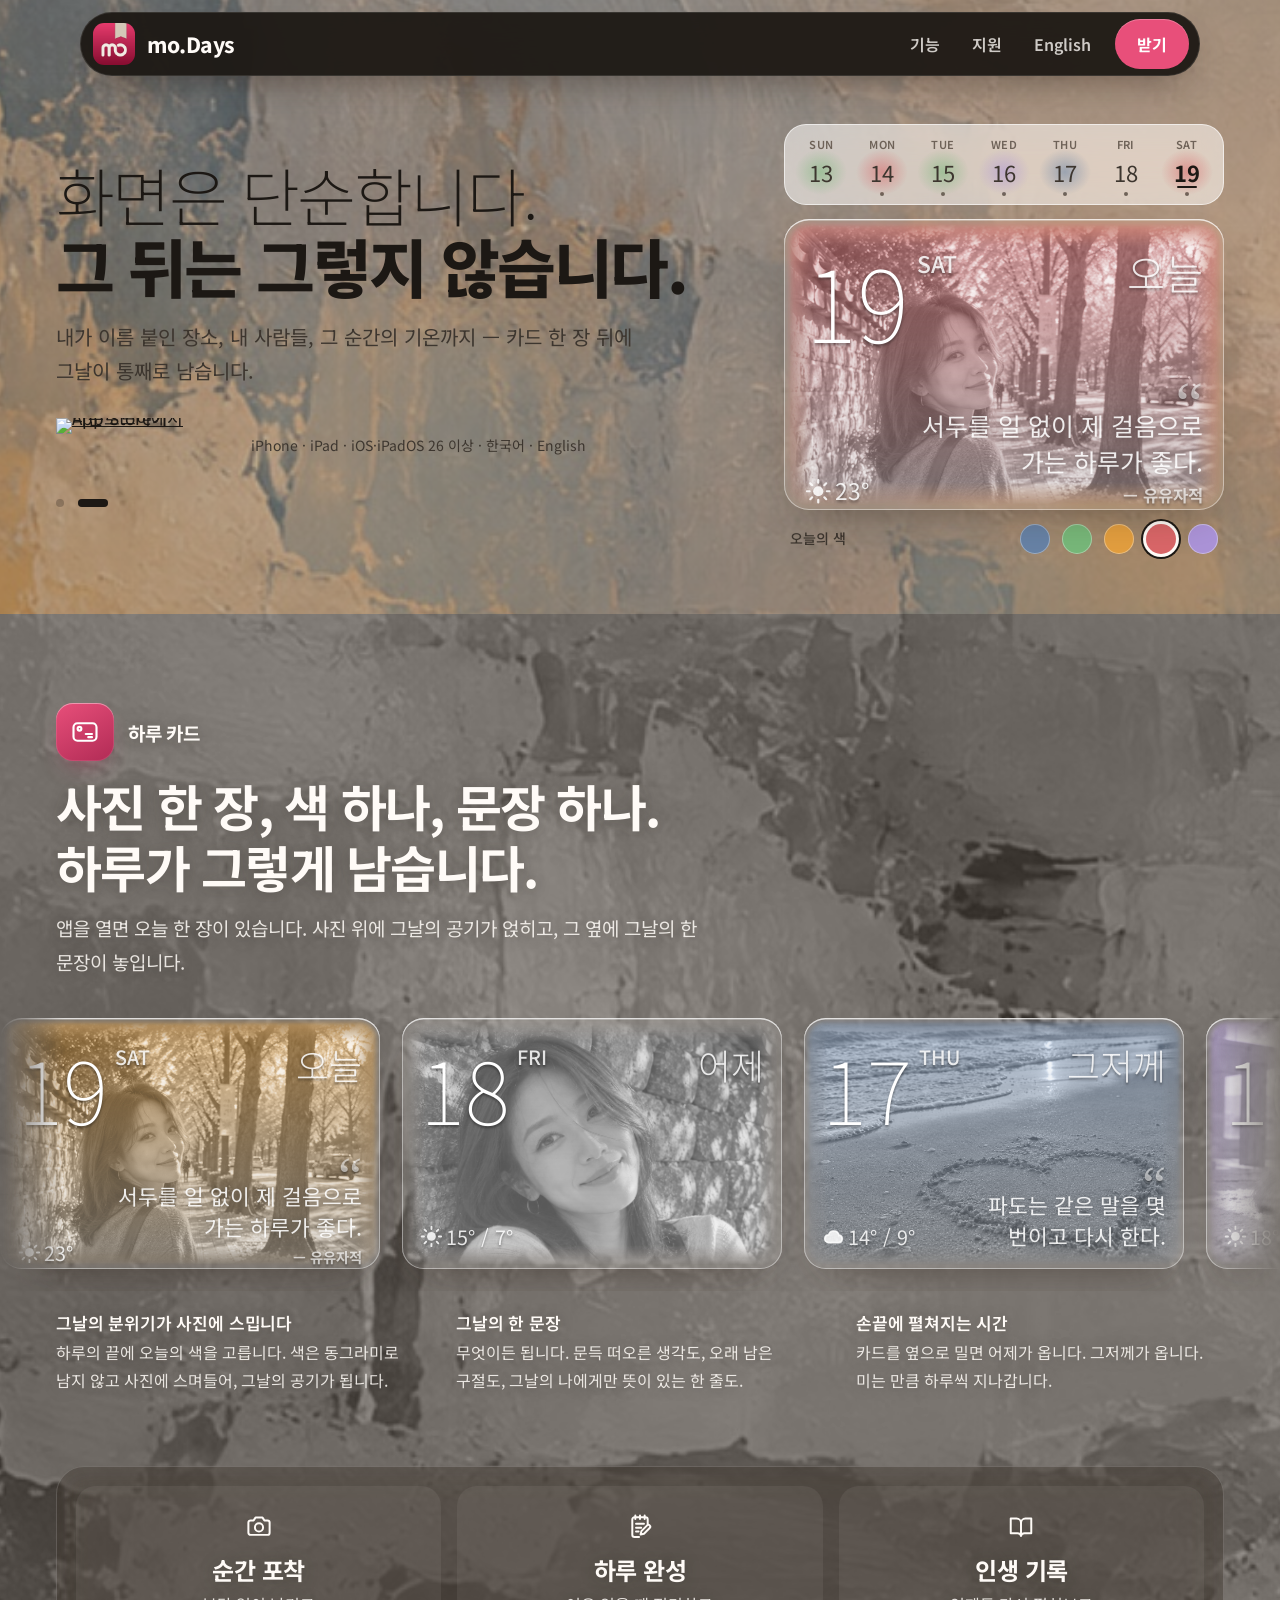
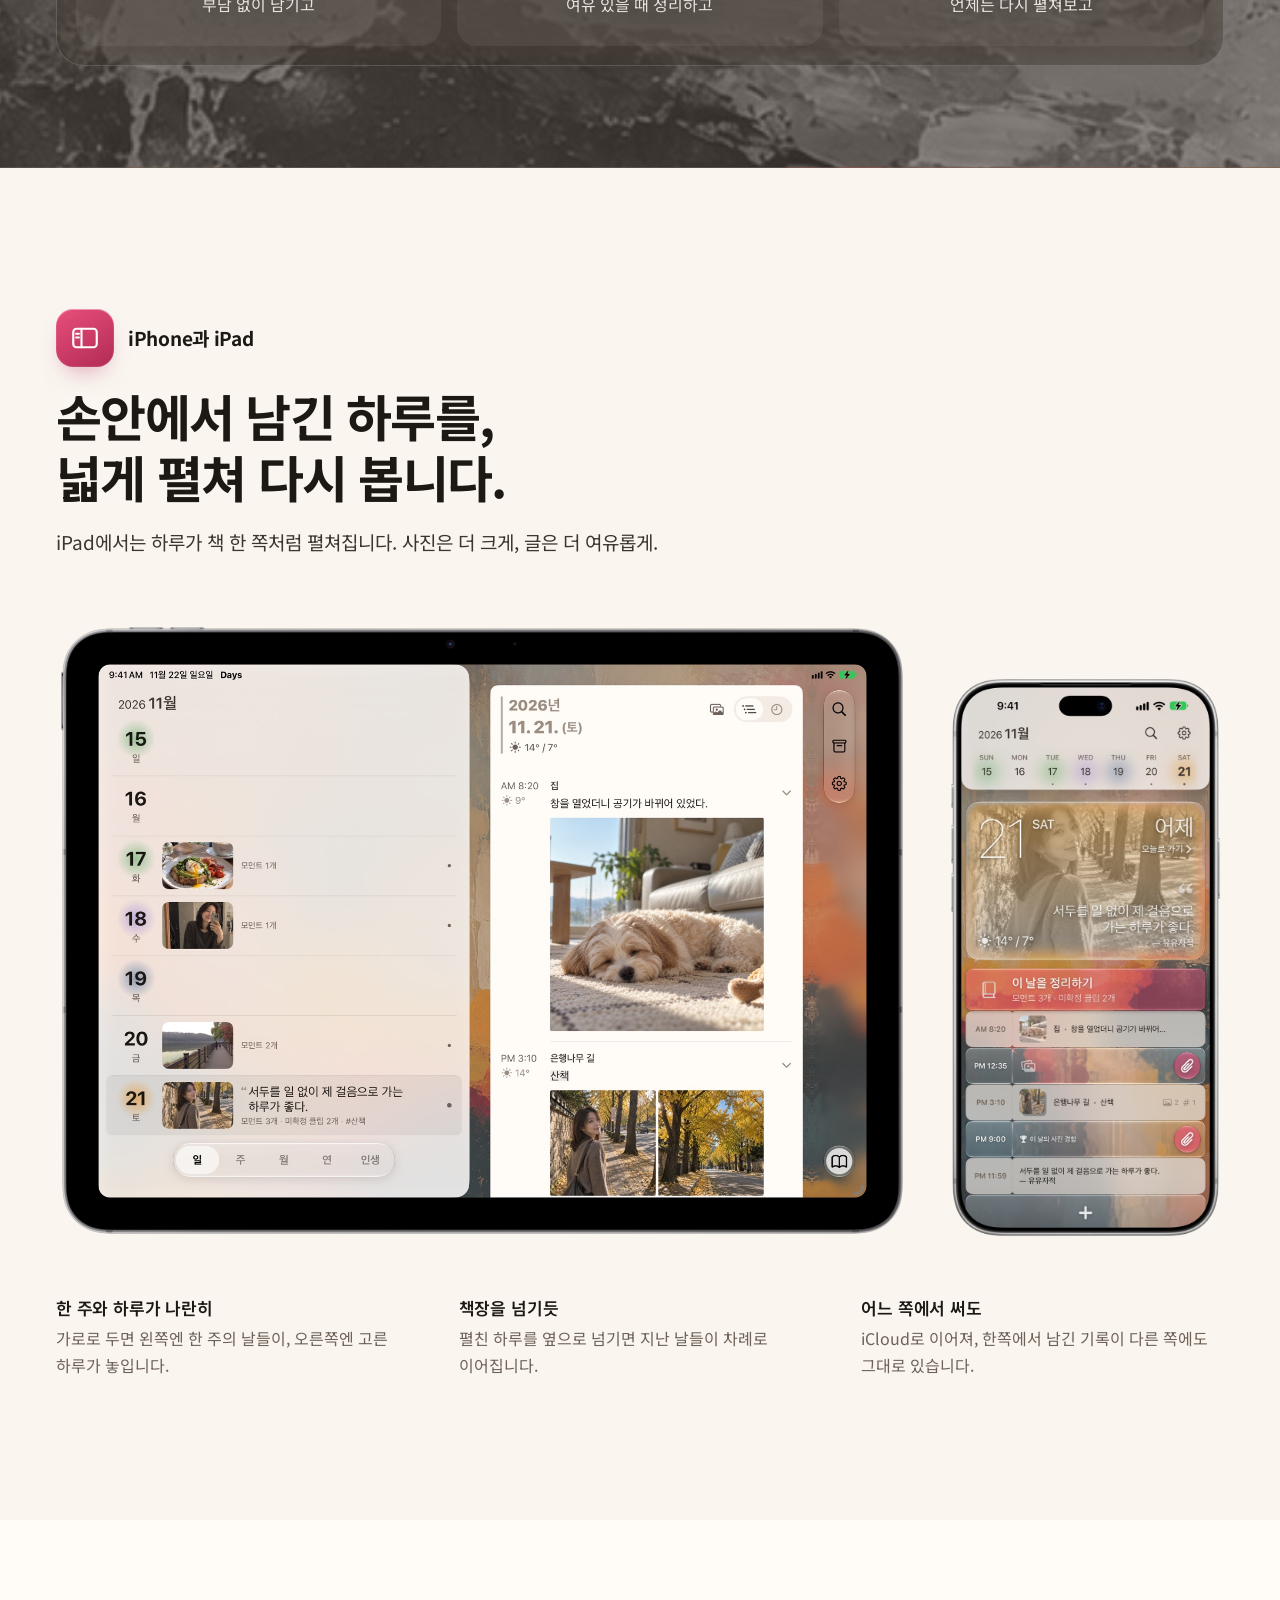
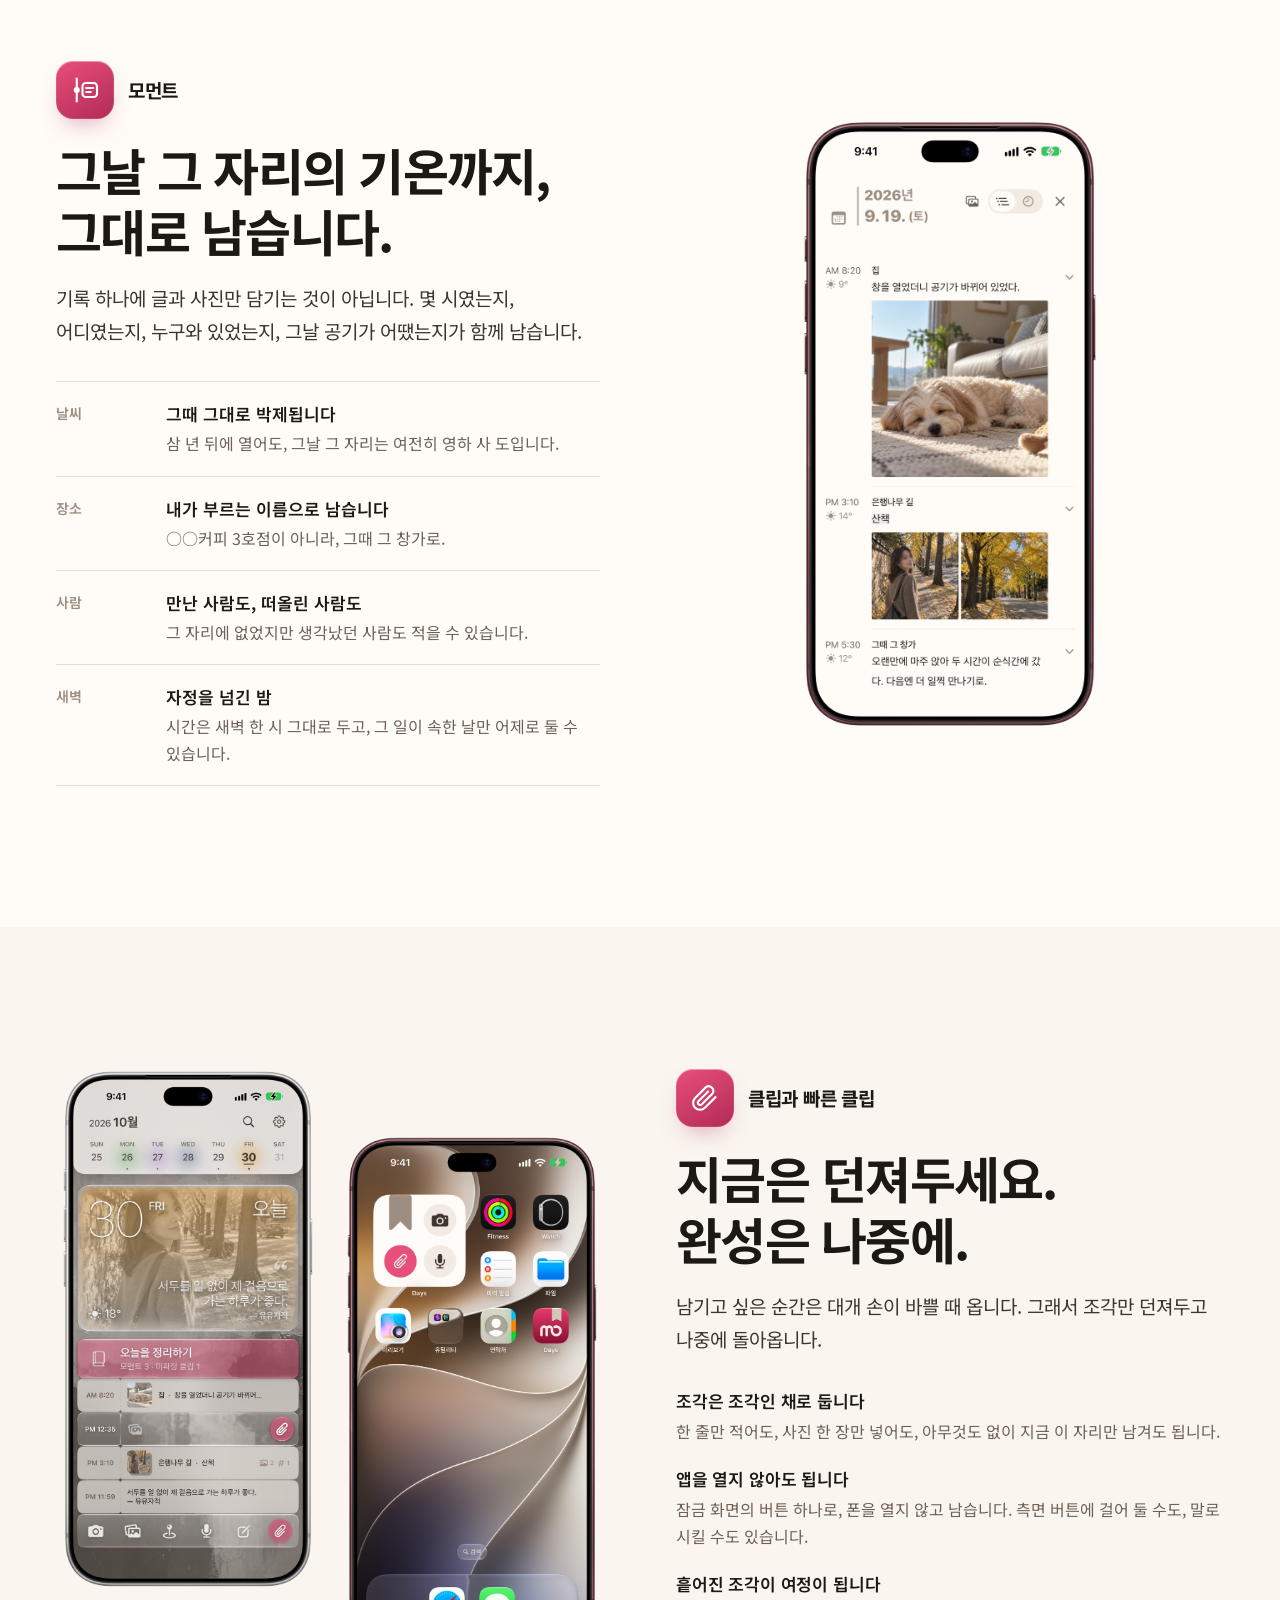
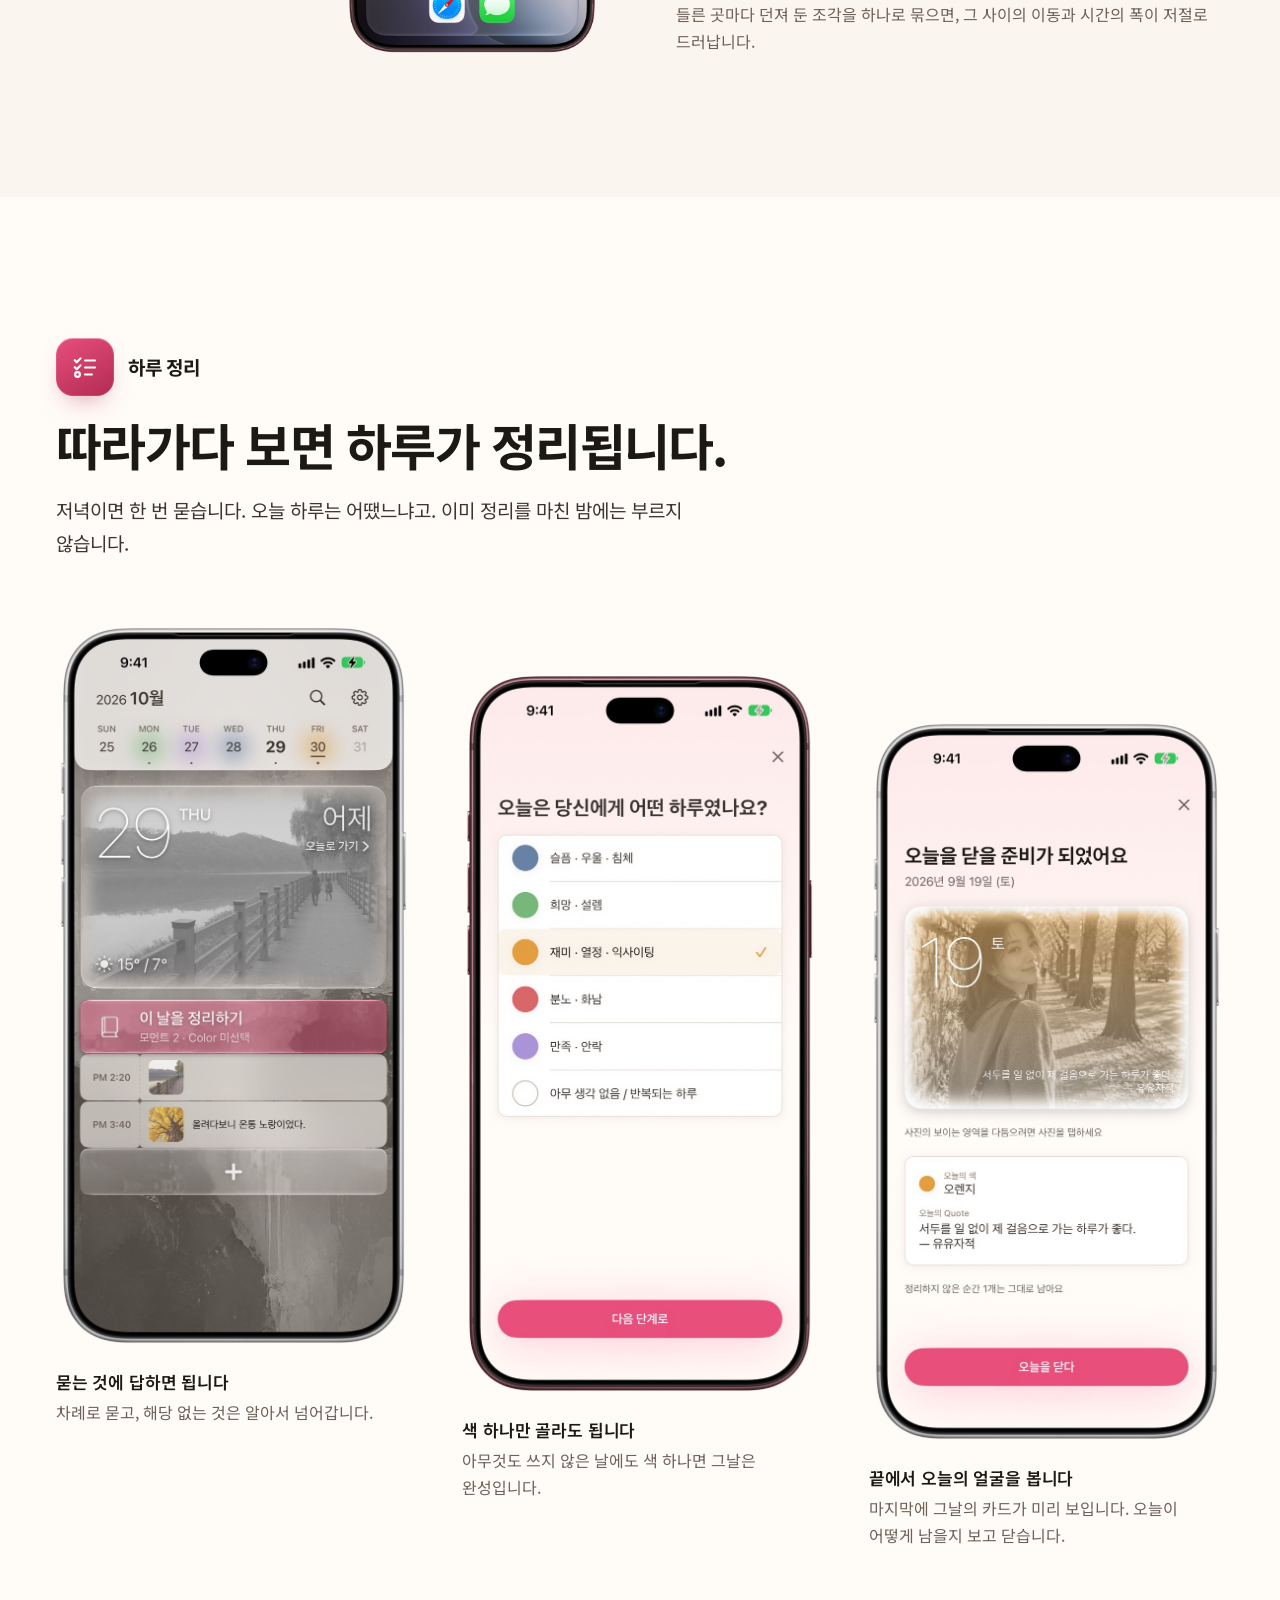
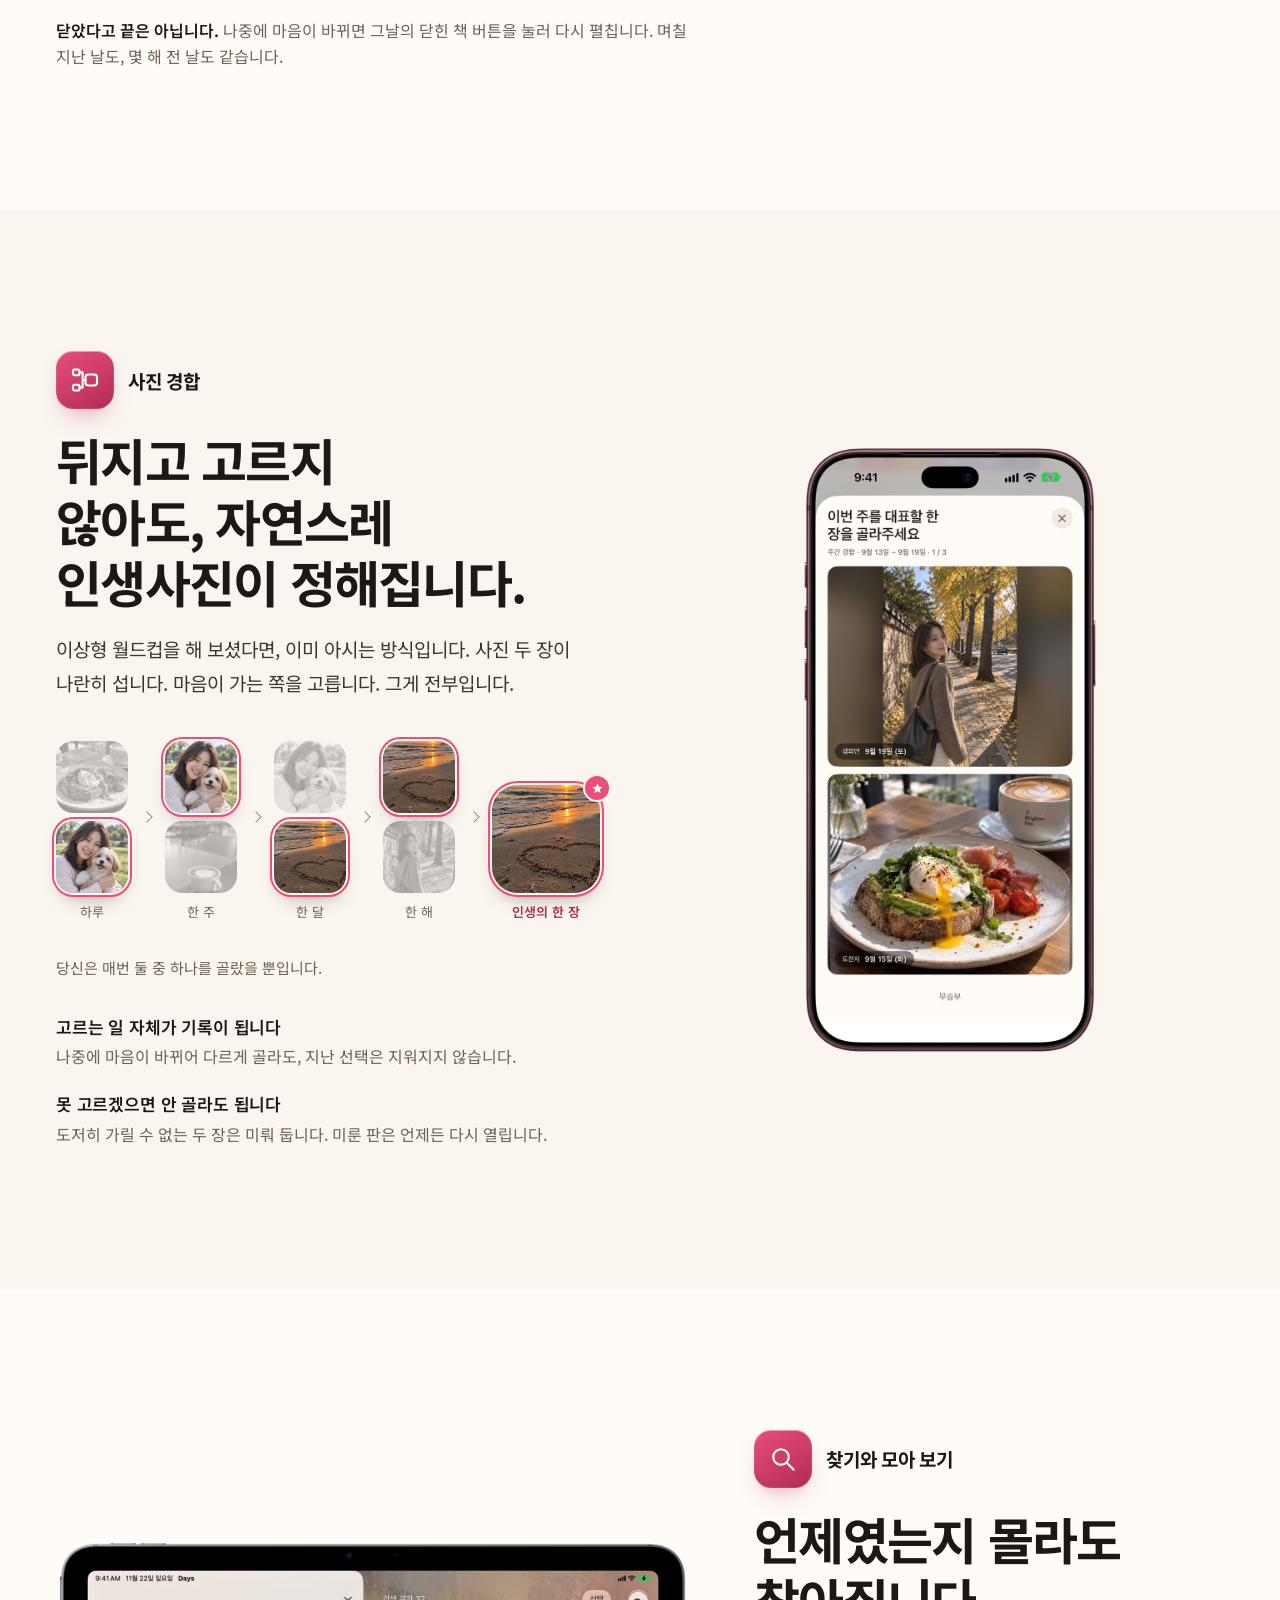
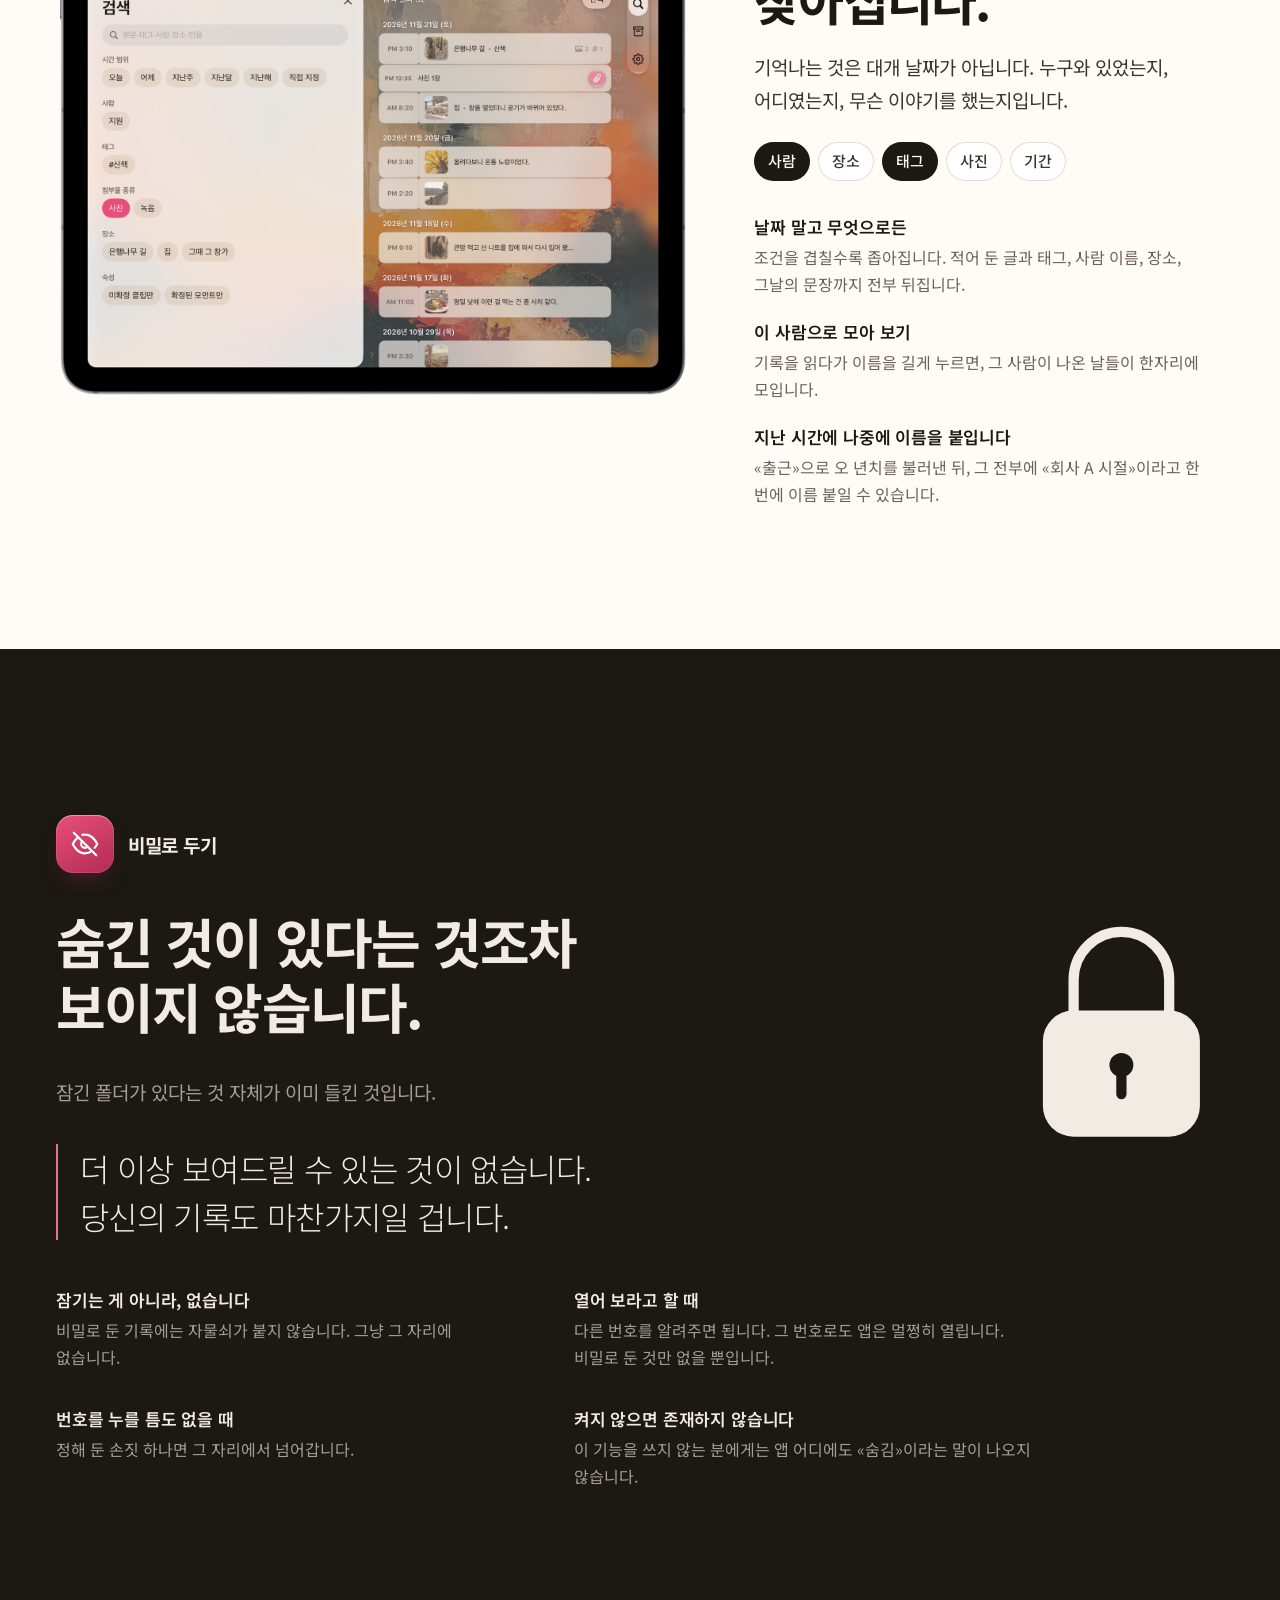
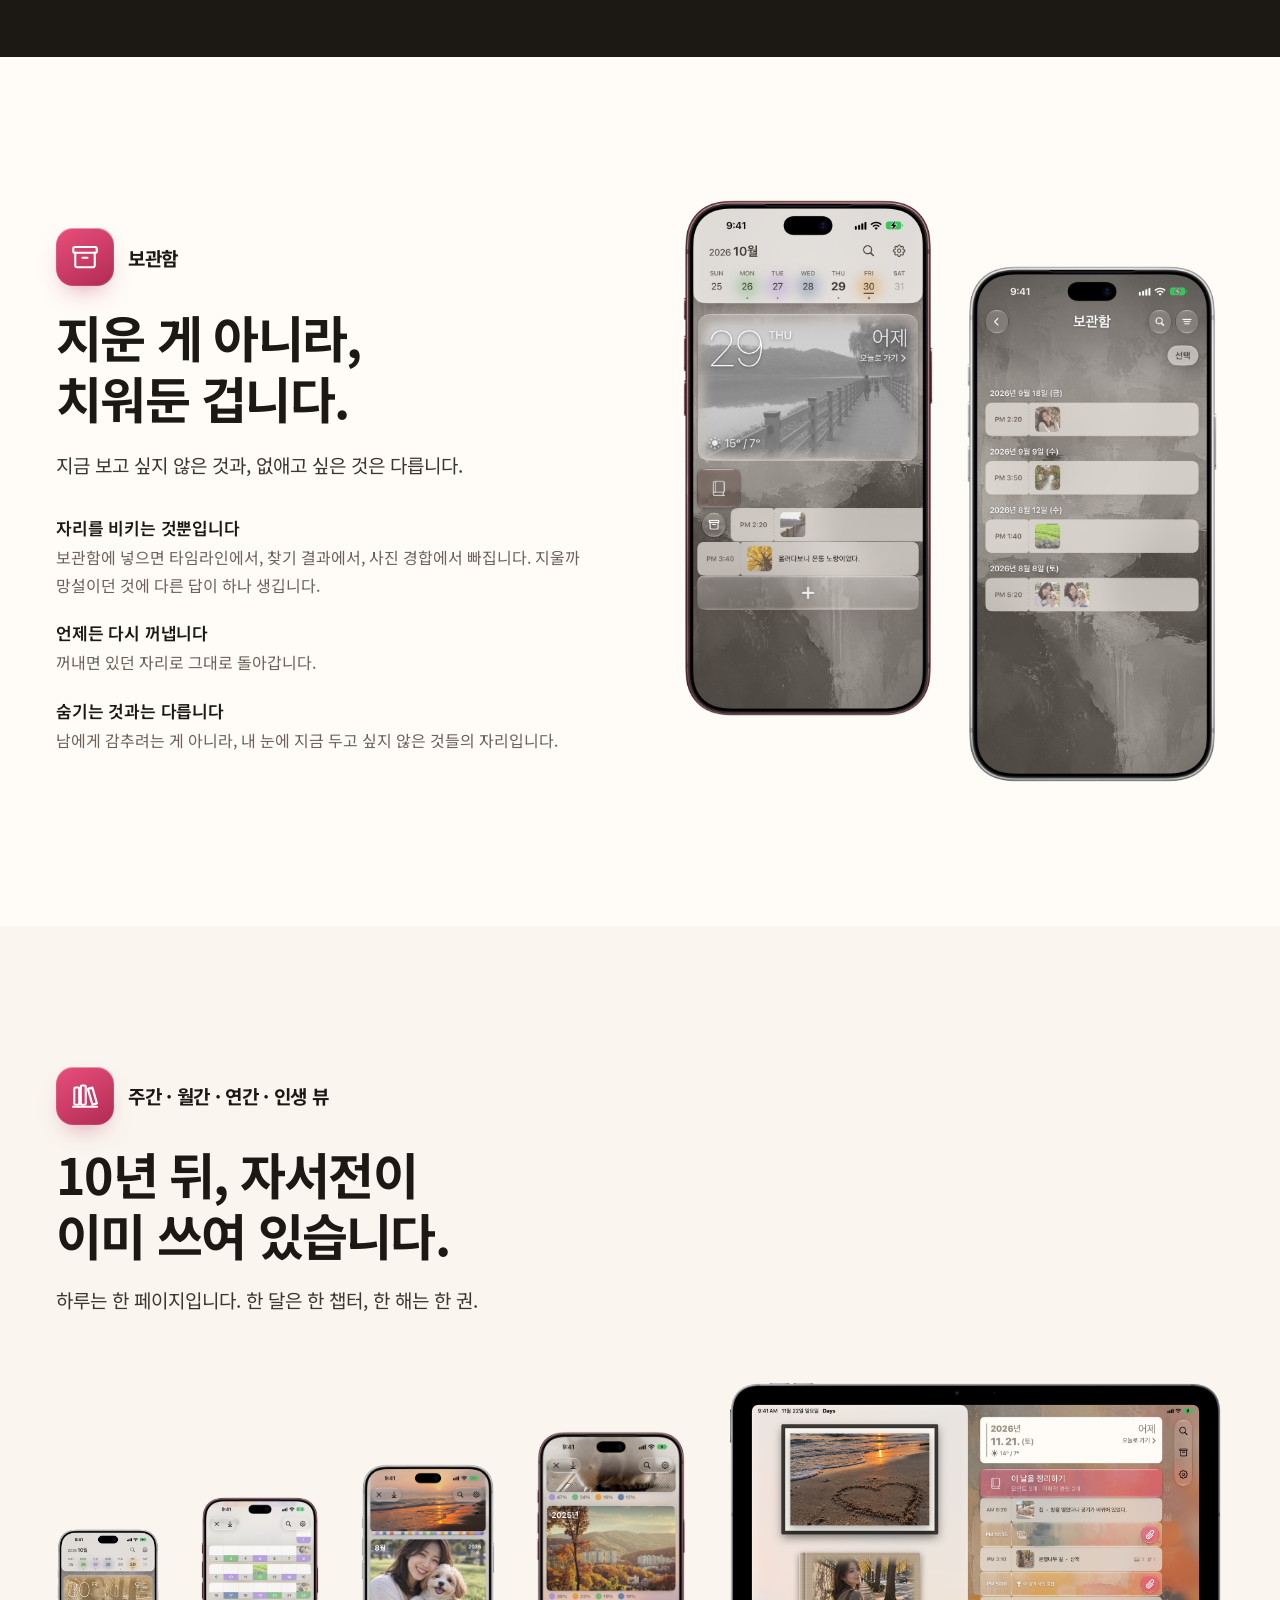
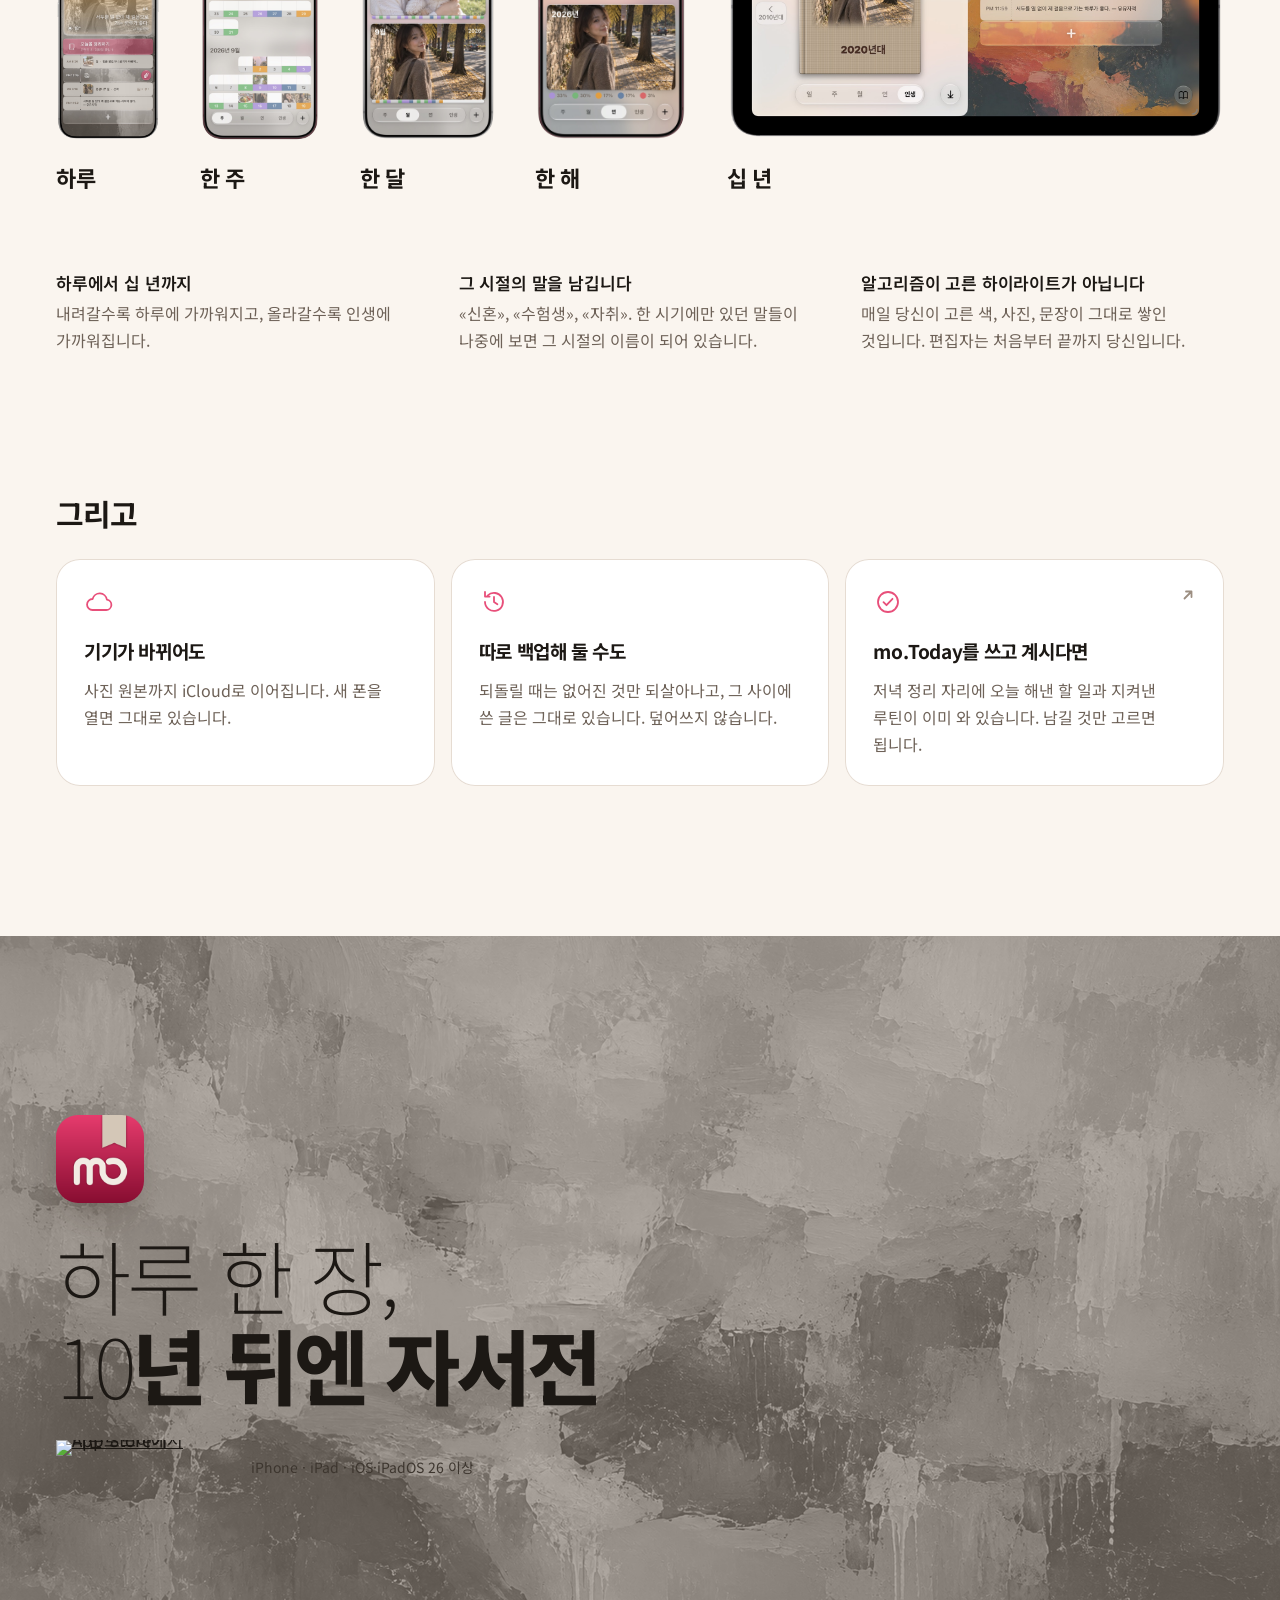
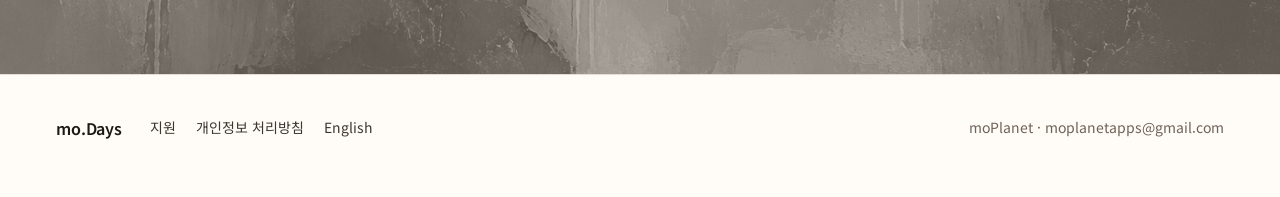
==== commit 3b9d67d2: "하루 카드 띠 — 흰 글자와 한 톤 어두운 덮개, 쓰는 흐름 세 칸을 띠 안으로(한·영, 수석님 2026.11.22 «검은색 서체가 잘 안 읽히는데» · «살짝만 어둡게» · «그" ====
--- a/index.html
+++ b/index.html
@@ -44,7 +44,9 @@
   --rose-soft: #FFE0EA;   /* brandSoft */
   --veil: rgba(156, 142, 129, .55);   /* 배경 판 모노톤 덮개 — neutral400 × 0.55 */
   --veil-color: transparent;           /* 원색 바탕(모노톤 끔) — 라이트는 덮개 없음 */
-  --veil-mono: rgba(156, 142, 129, .55);
+  --veil-mono: rgba(88, 79, 70, .55);   /* 하루 카드 띠 덮개 — 흰 글자가 읽히도록 살짝 어둡게 */
+  --days-fg: #FFFBF7;     /* 하루 카드 띠의 글자 — 흰색 */
+  --days-fg2: rgba(255, 251, 247, .86);
   --mono-filter: grayscale(1) contrast(2.08) brightness(1.045);  /* 원색 바탕의 대비 0.48을 되돌려 모노톤 판과 같은 결로 */
   --glass: rgba(255, 255, 255, .55);
   --glass-line: rgba(255, 255, 255, .6);
@@ -78,7 +80,7 @@
     --fg1: #E3DDD7; --fg2: #C7BFB8; --fg3: #A49D96; --fg4: #867F78;
     --rose: #CC5470; --rose-deep: #E8738C; --rose-soft: #452934;
     --veil: rgba(23, 22, 20, .65); --veil-color: rgba(23, 22, 20, .58); --veil-mono: rgba(23, 22, 20, .17); --mono-filter: grayscale(1) contrast(1.5); --glass: rgba(57, 54, 50, .55); --glass-line: rgba(255, 255, 255, .14);
-    --night: #141311; --night-fg: #E3DDD7; --night-fg2: #867F78; --shadow: 0, 0, 0;
+    --days-fg: #E3DDD7; --days-fg2: #C7BFB8; --night: #141311; --night-fg: #E3DDD7; --night-fg2: #867F78; --shadow: 0, 0, 0;
     --mark-a: #D45B78; --mark-b: #9A3451; --mark-glow: rgba(0, 0, 0, .55);
     --nav-bg: rgba(242, 235, 227, .95); --nav-fg: #1C1814; --nav-fg2: rgba(28, 24, 20, .72); --nav-line: rgba(0, 0, 0, .08); --nav-hover: rgba(0, 0, 0, .06);
     --endpaper: #594A38; --weft: rgba(30, 23, 18, .30); --warp: rgba(255, 255, 255, .10); --bk-ink: #CBB69B;
@@ -90,7 +92,7 @@
   --fg1: #E3DDD7; --fg2: #C7BFB8; --fg3: #A49D96; --fg4: #867F78;
   --rose: #CC5470; --rose-deep: #E8738C; --rose-soft: #452934;
   --veil: rgba(23, 22, 20, .65); --veil-color: rgba(23, 22, 20, .58); --veil-mono: rgba(23, 22, 20, .17); --mono-filter: grayscale(1) contrast(1.5); --glass: rgba(57, 54, 50, .55); --glass-line: rgba(255, 255, 255, .14);
-  --night: #141311; --night-fg: #E3DDD7; --night-fg2: #867F78; --shadow: 0, 0, 0;
+  --days-fg: #E3DDD7; --days-fg2: #C7BFB8; --night: #141311; --night-fg: #E3DDD7; --night-fg2: #867F78; --shadow: 0, 0, 0;
   --mark-a: #D45B78; --mark-b: #9A3451; --mark-glow: rgba(0, 0, 0, .55);
   --nav-bg: rgba(242, 235, 227, .95); --nav-fg: #1C1814; --nav-fg2: rgba(28, 24, 20, .72); --nav-line: rgba(0, 0, 0, .08); --nav-hover: rgba(0, 0, 0, .06);
   --endpaper: #594A38; --weft: rgba(30, 23, 18, .30); --warp: rgba(255, 255, 255, .10); --bk-ink: #CBB69B;
@@ -374,10 +376,17 @@
 @keyframes drift { to { transform: translateX(calc(-50% - 11px)); } }
 .trio-points { margin-top: 20px; display: grid; gap: 22px; }
 @media (min-width: 820px) { .trio-points { grid-template-columns: repeat(3, minmax(0, 1fr)); gap: 32px; } }
-.days .point p { color: var(--fg2); }
+.days .mark-name, .days h2, .days .point h3 { color: var(--days-fg); }
+.days .intro, .days .point p { color: var(--days-fg2); }
+.days .days-head, .days .trio-points, .days .flow-box { text-shadow: 0 1px 16px rgba(28, 24, 20, .32); }
+/* 쓰는 흐름 — 하루 카드 띠 맨 아래, 바탕 위 어두운 유리 한 장에 세 칸(남기고 · 정리하고 · 펼쳐보고) */
+.days .flow-box { margin-top: clamp(48px, 6vw, 72px); background: rgba(28, 24, 20, .18); box-shadow: inset 0 0 0 1px rgba(255, 255, 255, .16); -webkit-backdrop-filter: blur(16px); backdrop-filter: blur(16px); }
+.days .flow-box li { background: rgba(255, 251, 247, .06); }
+.days .flow-box svg { stroke: var(--days-fg); }
+.days .flow-box h3 { color: var(--days-fg); }
+.days .flow-box p { color: var(--days-fg2); }
 
 /* ── 쓰는 흐름 — 기능을 하나씩 펴기 전에, 앱과 지내는 결을 먼저(남기고 · 정리하고 · 펼쳐보고) */
-.flow { padding-block: clamp(72px, 9vw, 120px); }  /* 아래로 iPhone과 iPad 띠(alt)가 이어 선다 */
 .flow-box { display: grid; gap: 12px; padding: 12px; border-radius: 28px; background: var(--surface); box-shadow: inset 0 0 0 1px var(--line); }
 @media (min-width: 760px) { .flow-box { grid-template-columns: repeat(3, minmax(0, 1fr)); gap: 16px; padding: 20px; } }
 .flow-box li { display: grid; justify-items: center; gap: 6px; padding: 26px 20px 28px; border-radius: 20px; background: var(--bg-alt); text-align: center; }
@@ -750,20 +759,14 @@
           <div class="point"><h3>그날의 한 문장</h3><p>무엇이든 됩니다. 문득 떠오른 생각도, 오래 남은 구절도, 그날의 나에게만 뜻이 있는 한 줄도.</p></div>
           <div class="point"><h3>손끝에 펼쳐지는 시간</h3><p>카드를 옆으로 밀면 어제가 옵니다. 그저께가 옵니다. 미는 만큼 하루씩 지나갑니다.</p></div>
         </div>
-      </div>
-    </section>
-  </div>
-
-  <section class="flow" aria-labelledby="flow-title">
-    <div class="wrap">
-      <h2 class="sr" id="flow-title">mo.Days를 쓰는 흐름</h2>
-      <ol class="flow-box">
+        <ol class="flow-box" aria-label="mo.Days를 쓰는 흐름">
         <li><svg viewBox="0 0 24 24" aria-hidden="true"><path d="M4.8 7.2h2.6l1.6-2.4h6l1.6 2.4h2.6a1.9 1.9 0 0 1 1.9 1.9v8.6a1.9 1.9 0 0 1-1.9 1.9H4.8a1.9 1.9 0 0 1-1.9-1.9V9.1a1.9 1.9 0 0 1 1.9-1.9Z"/><circle cx="12" cy="13.2" r="3.5"/></svg><h3>순간 포착</h3><p>부담 없이 남기고</p></li>
         <li><svg viewBox="0 0 24 24" aria-hidden="true"><path d="M8 3v3M12 3v3M16 3v3"/><path d="M18.6 10.4V6.4a1.9 1.9 0 0 0-1.9-1.9H7.3a1.9 1.9 0 0 0-1.9 1.9v13.2a1.9 1.9 0 0 0 1.9 1.9h3.9"/><path d="M8.6 10h6.8M8.6 13.4h4.4M8.6 16.8h2.2"/><path d="M20.3 13.7a1.55 1.55 0 0 0-2.2-2.2l-4.9 4.9-.7 2.9 2.9-.7Z"/></svg><h3>하루 완성</h3><p>여유 있을 때 정리하고</p></li>
         <li><svg viewBox="0 0 24 24" aria-hidden="true"><path d="M12 9.4v11"/><path d="M3.2 5.6h5a3.8 3.8 0 0 1 3.8 3.8 3.8 3.8 0 0 1 3.8-3.8h5v12.6h-5.6a3.2 3.2 0 0 0-3.2 2.2 3.2 3.2 0 0 0-3.2-2.2H3.2Z"/></svg><h3>인생 기록</h3><p>언제든 다시 펼쳐보고</p></li>
       </ol>
-    </div>
-  </section>
+      </div>
+    </section>
+  </div>
 
   <section class="feature alt pair" aria-labelledby="fp-title">
     <div class="wrap">
